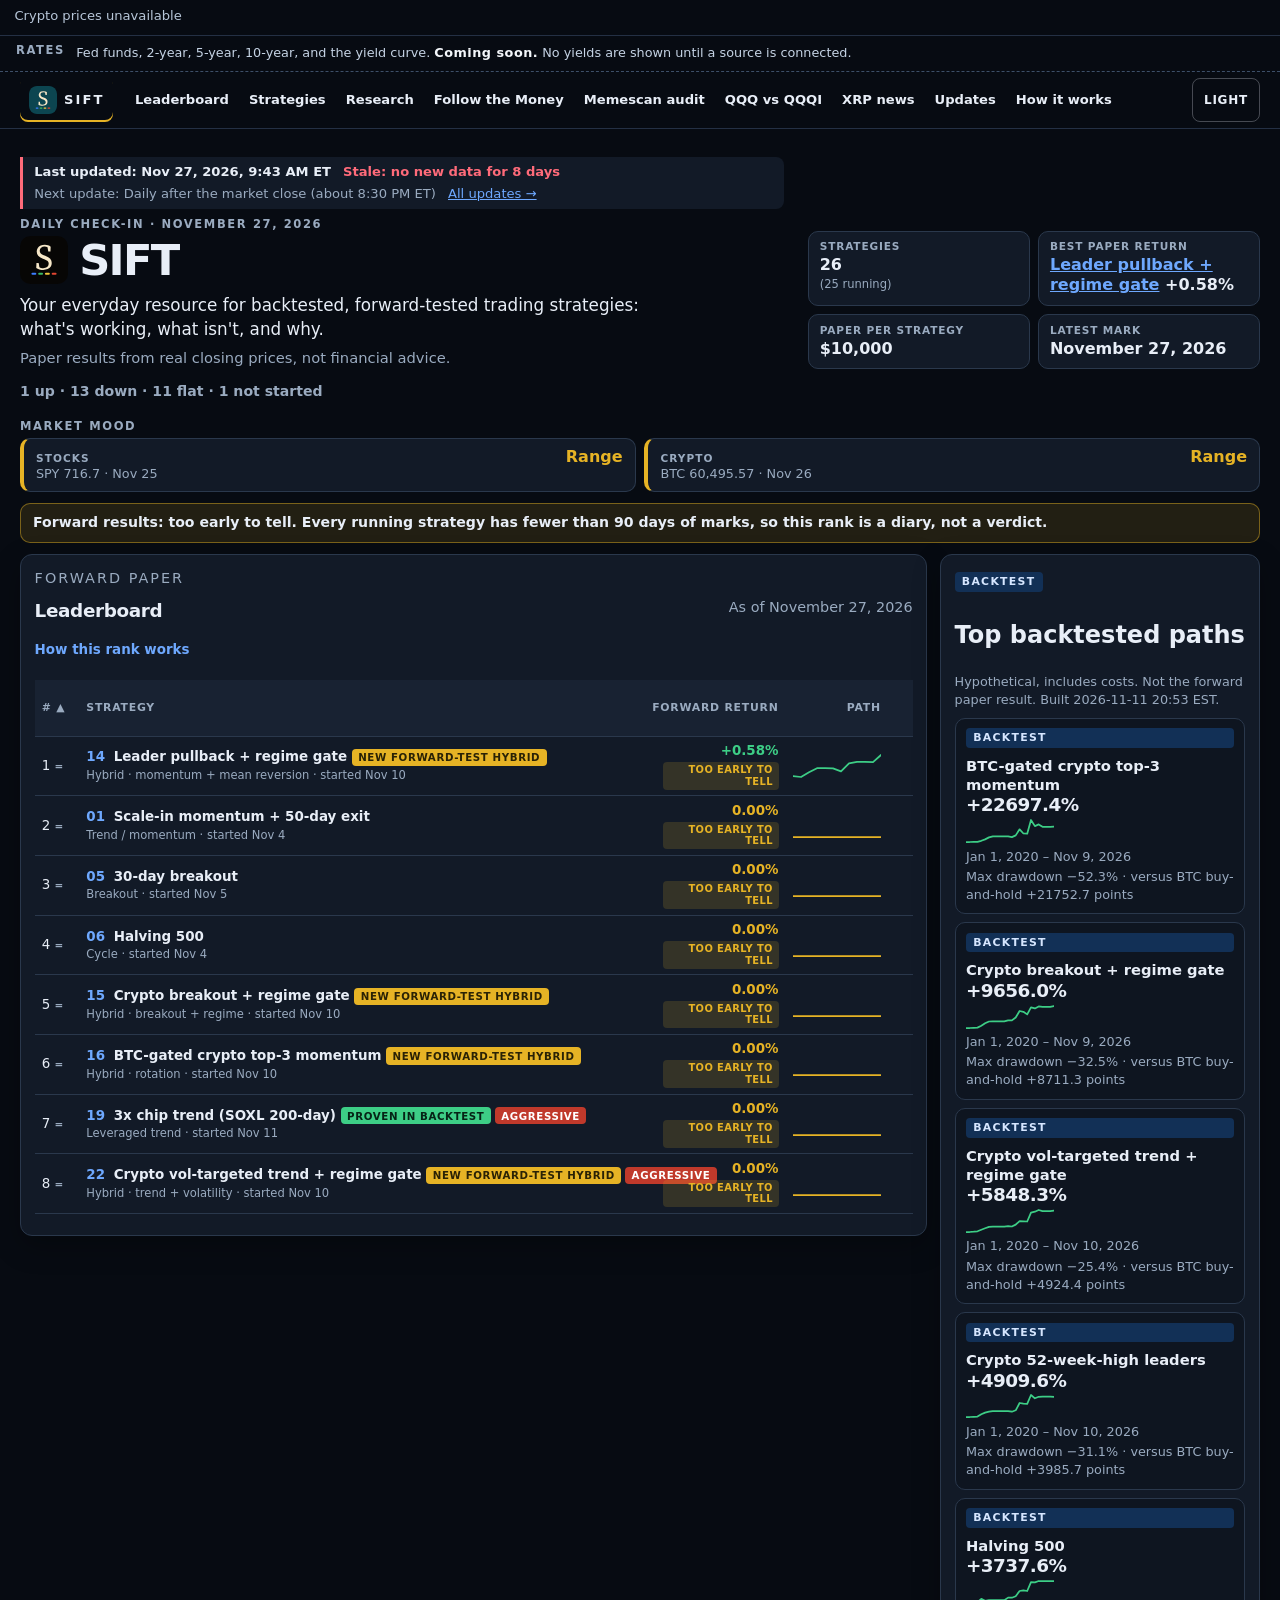
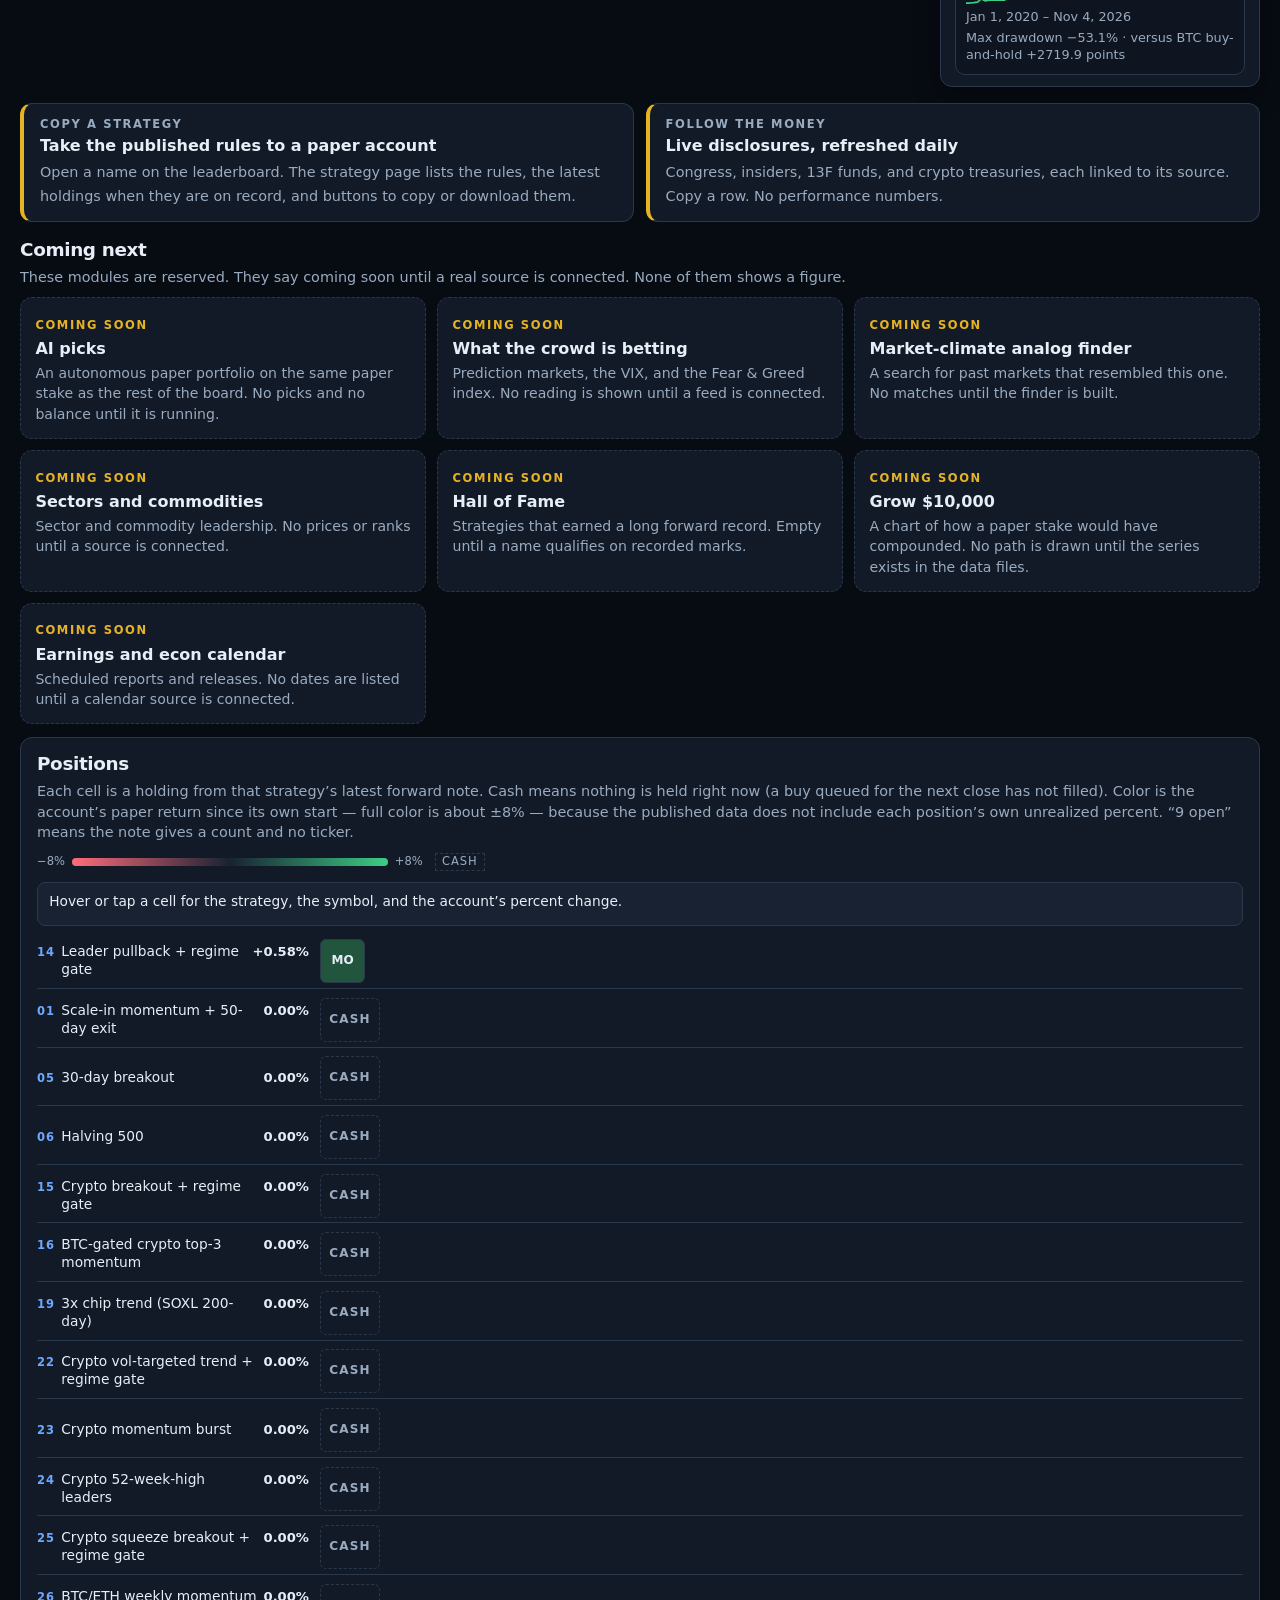
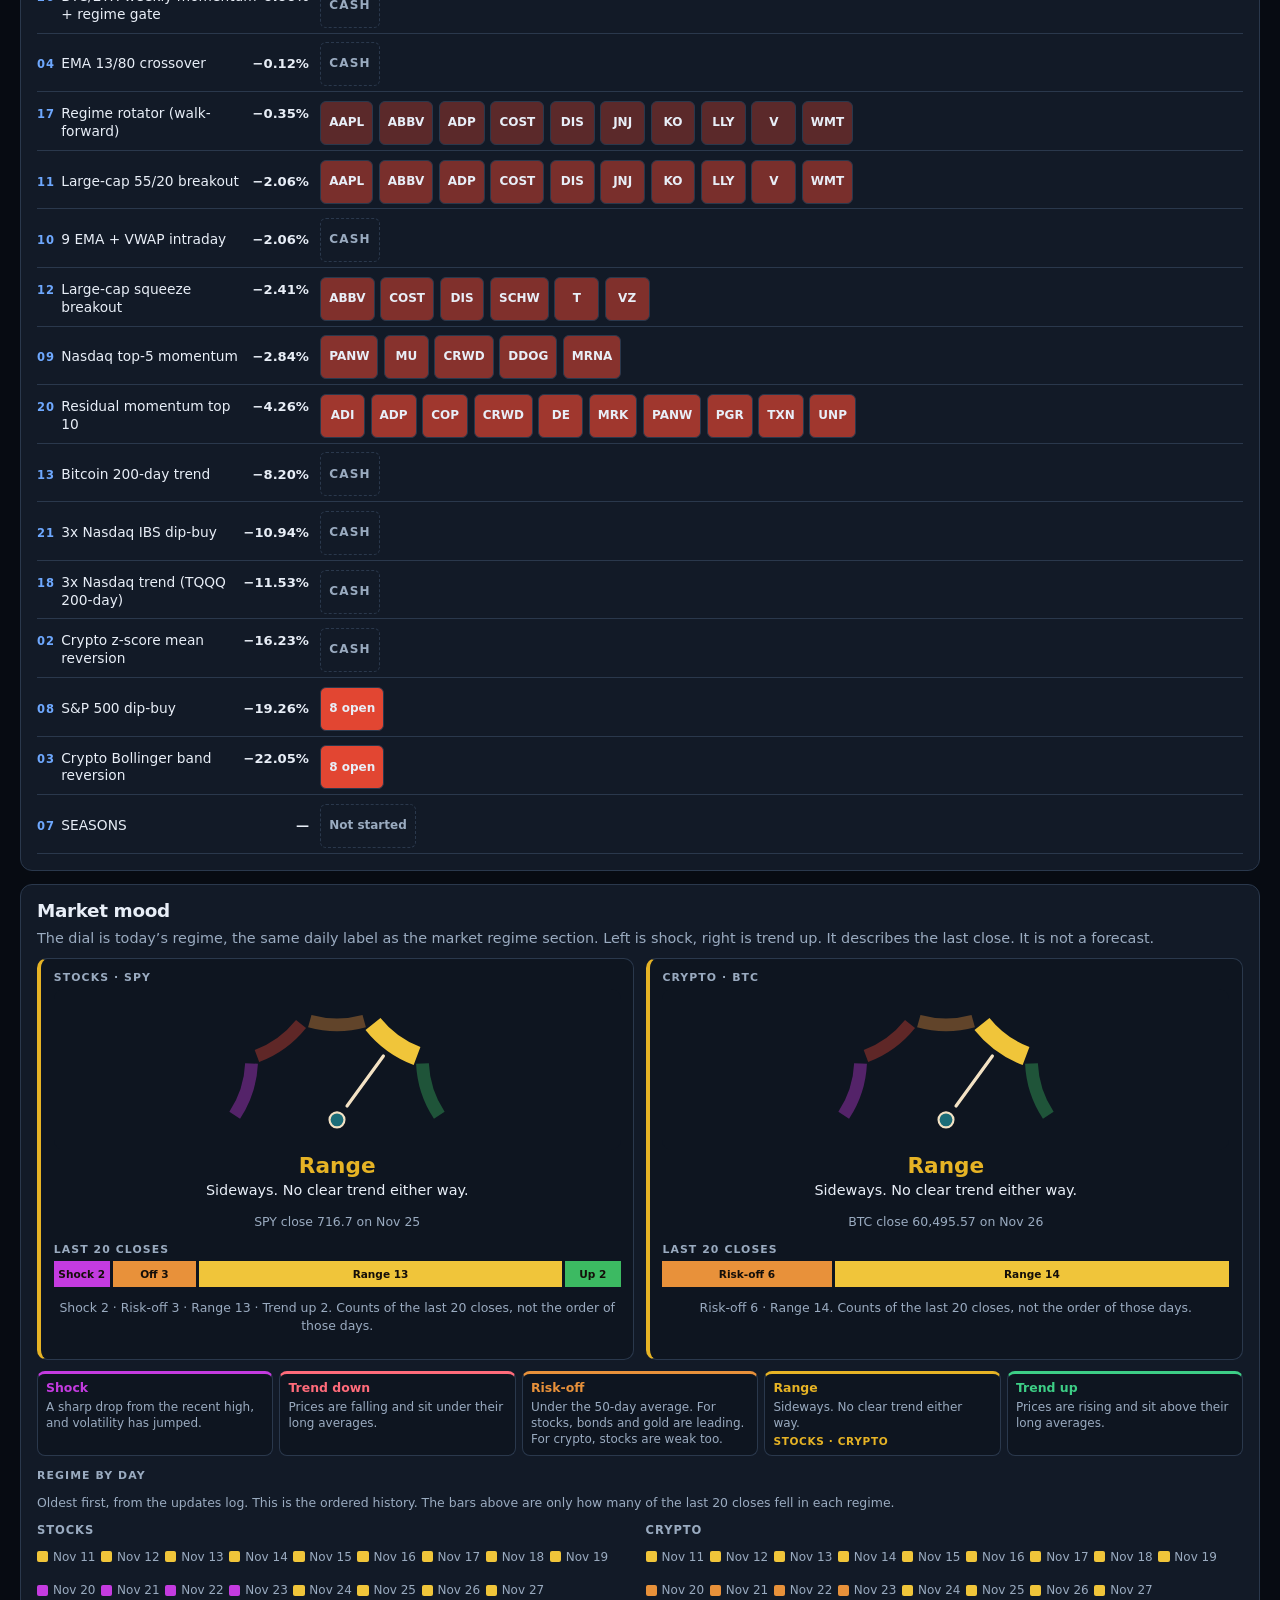
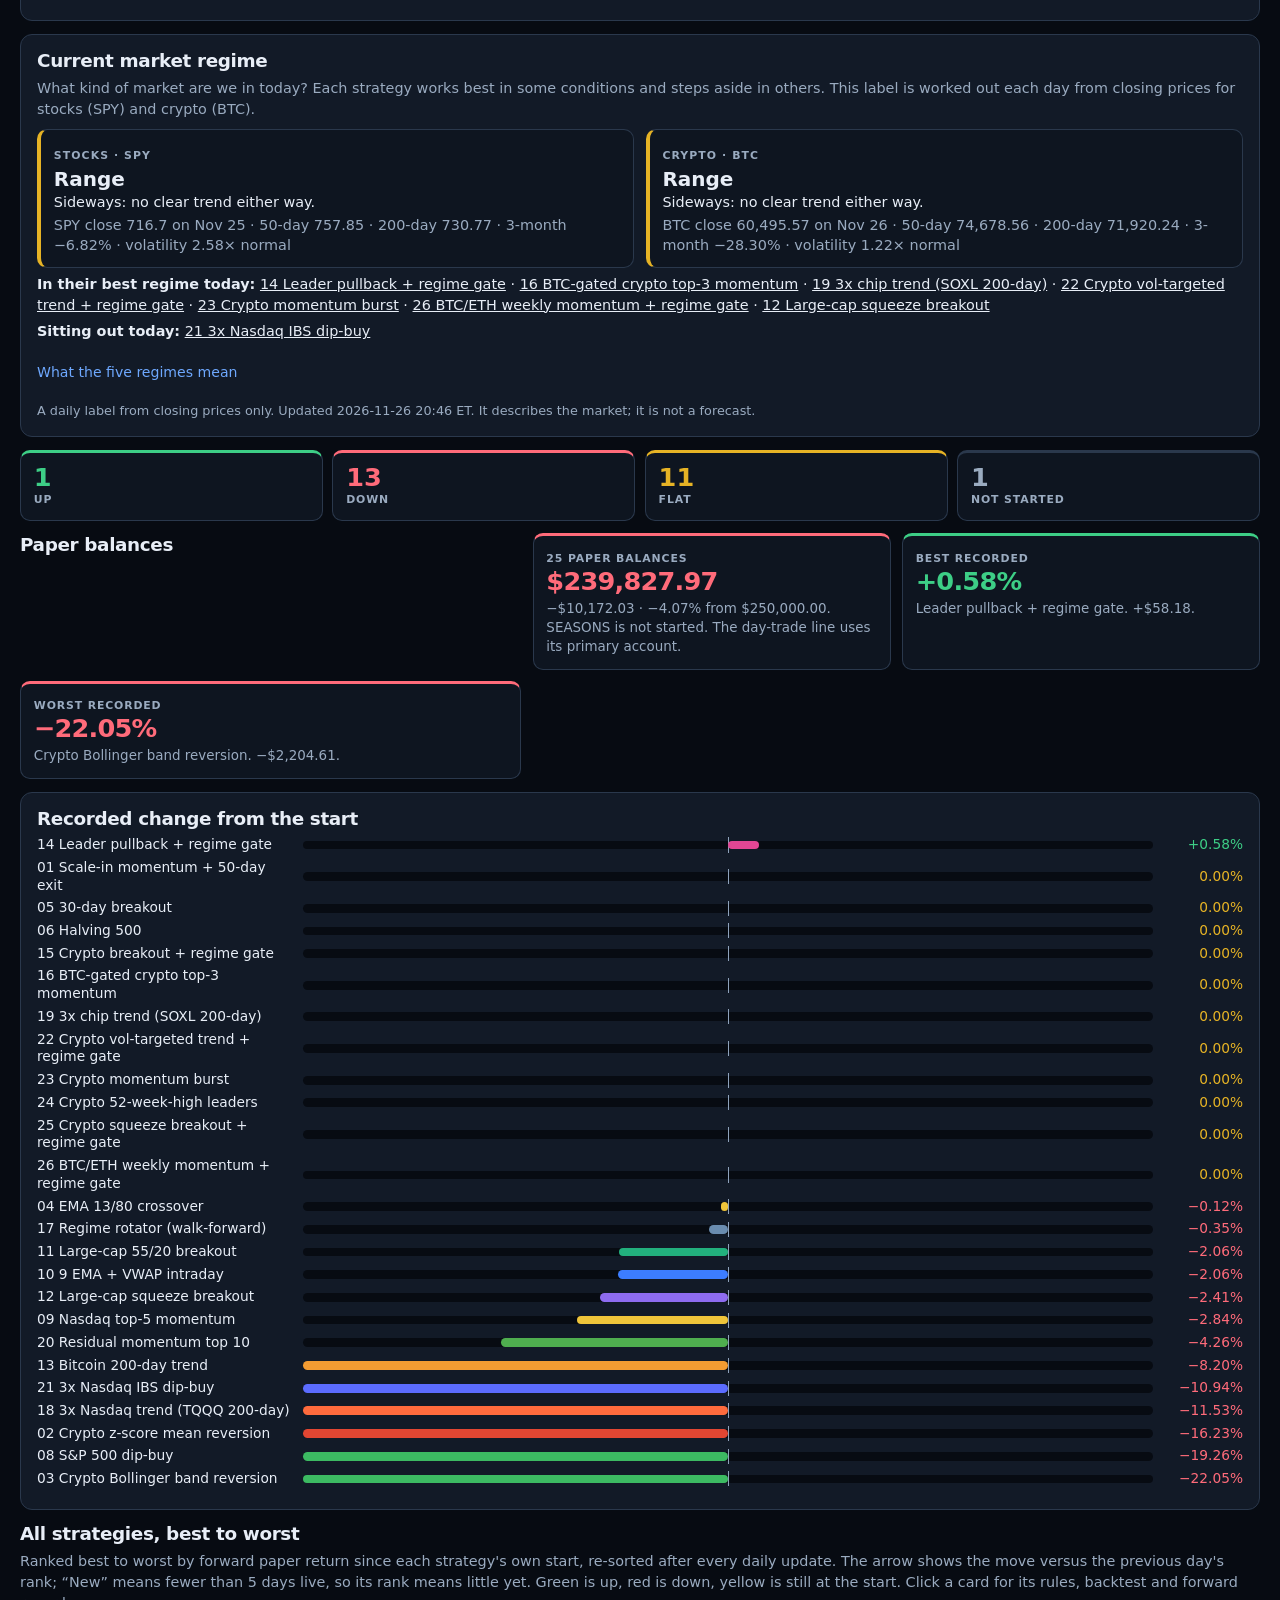
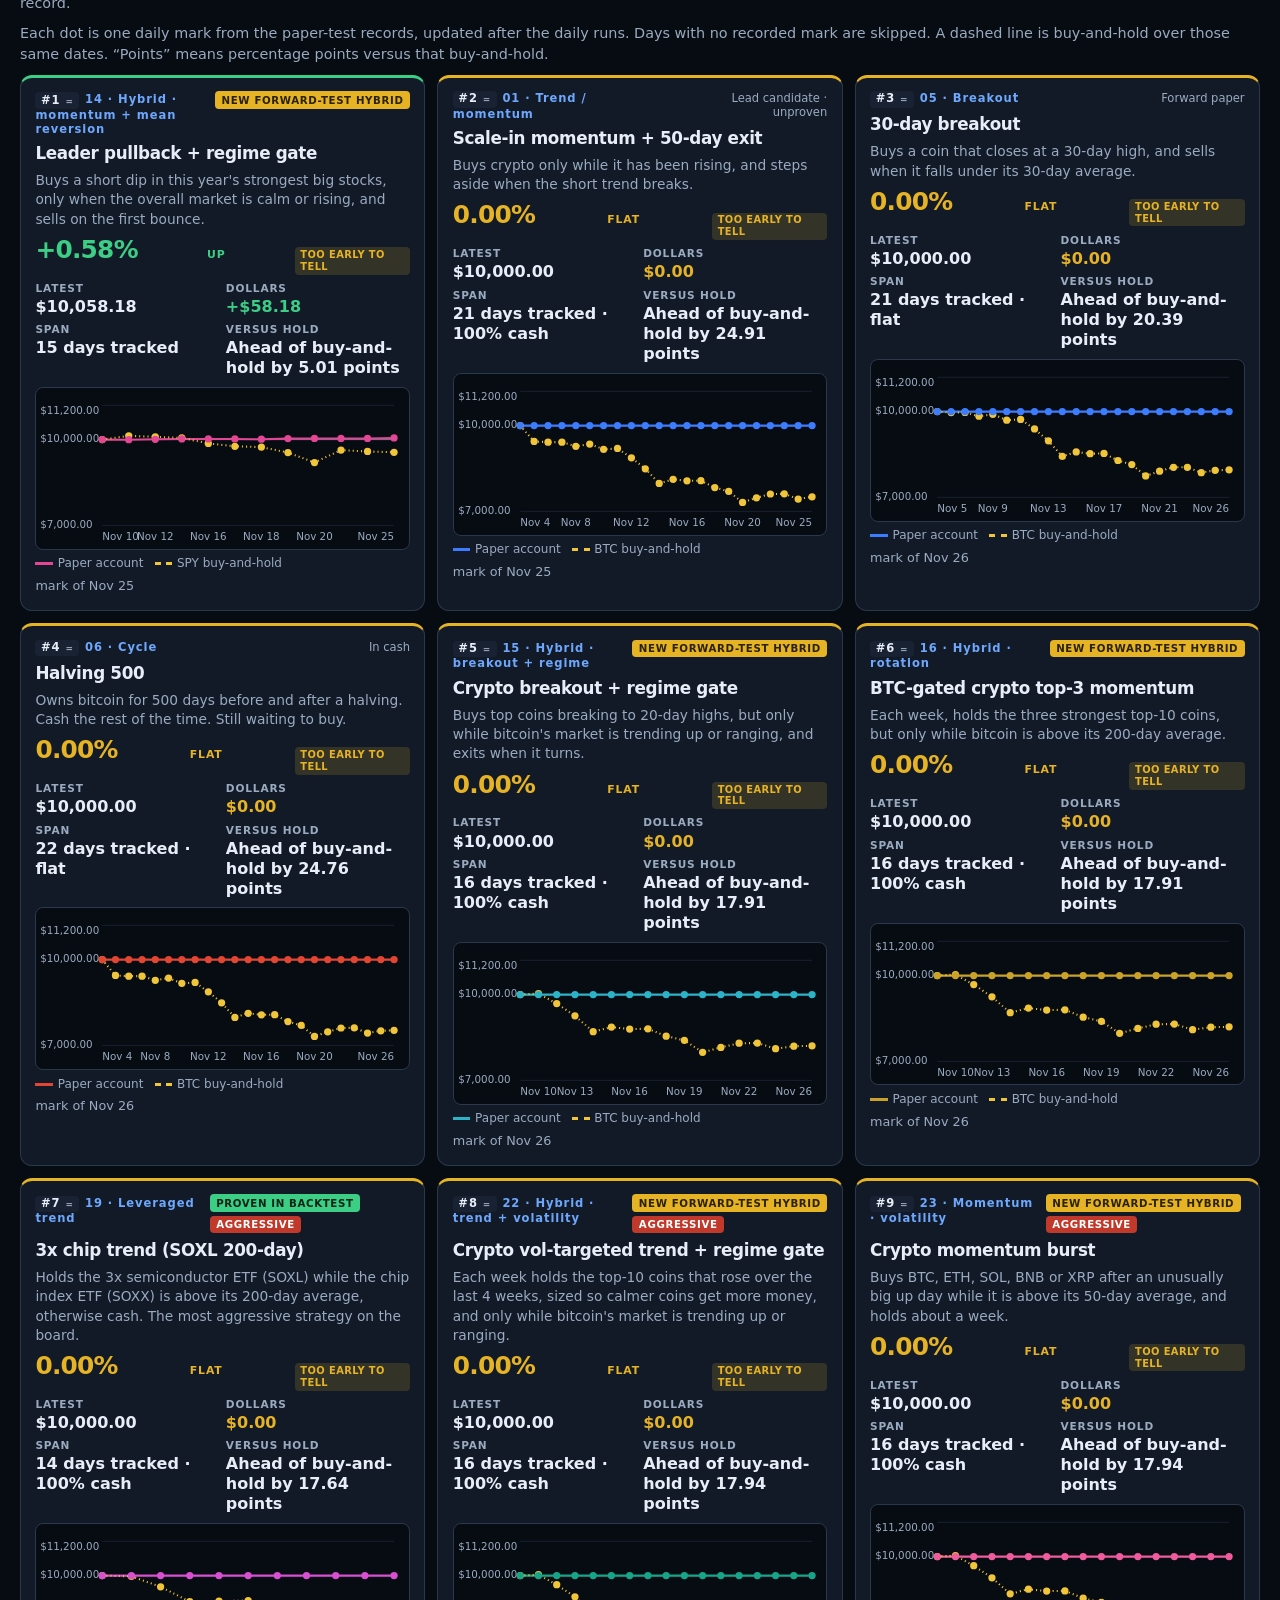
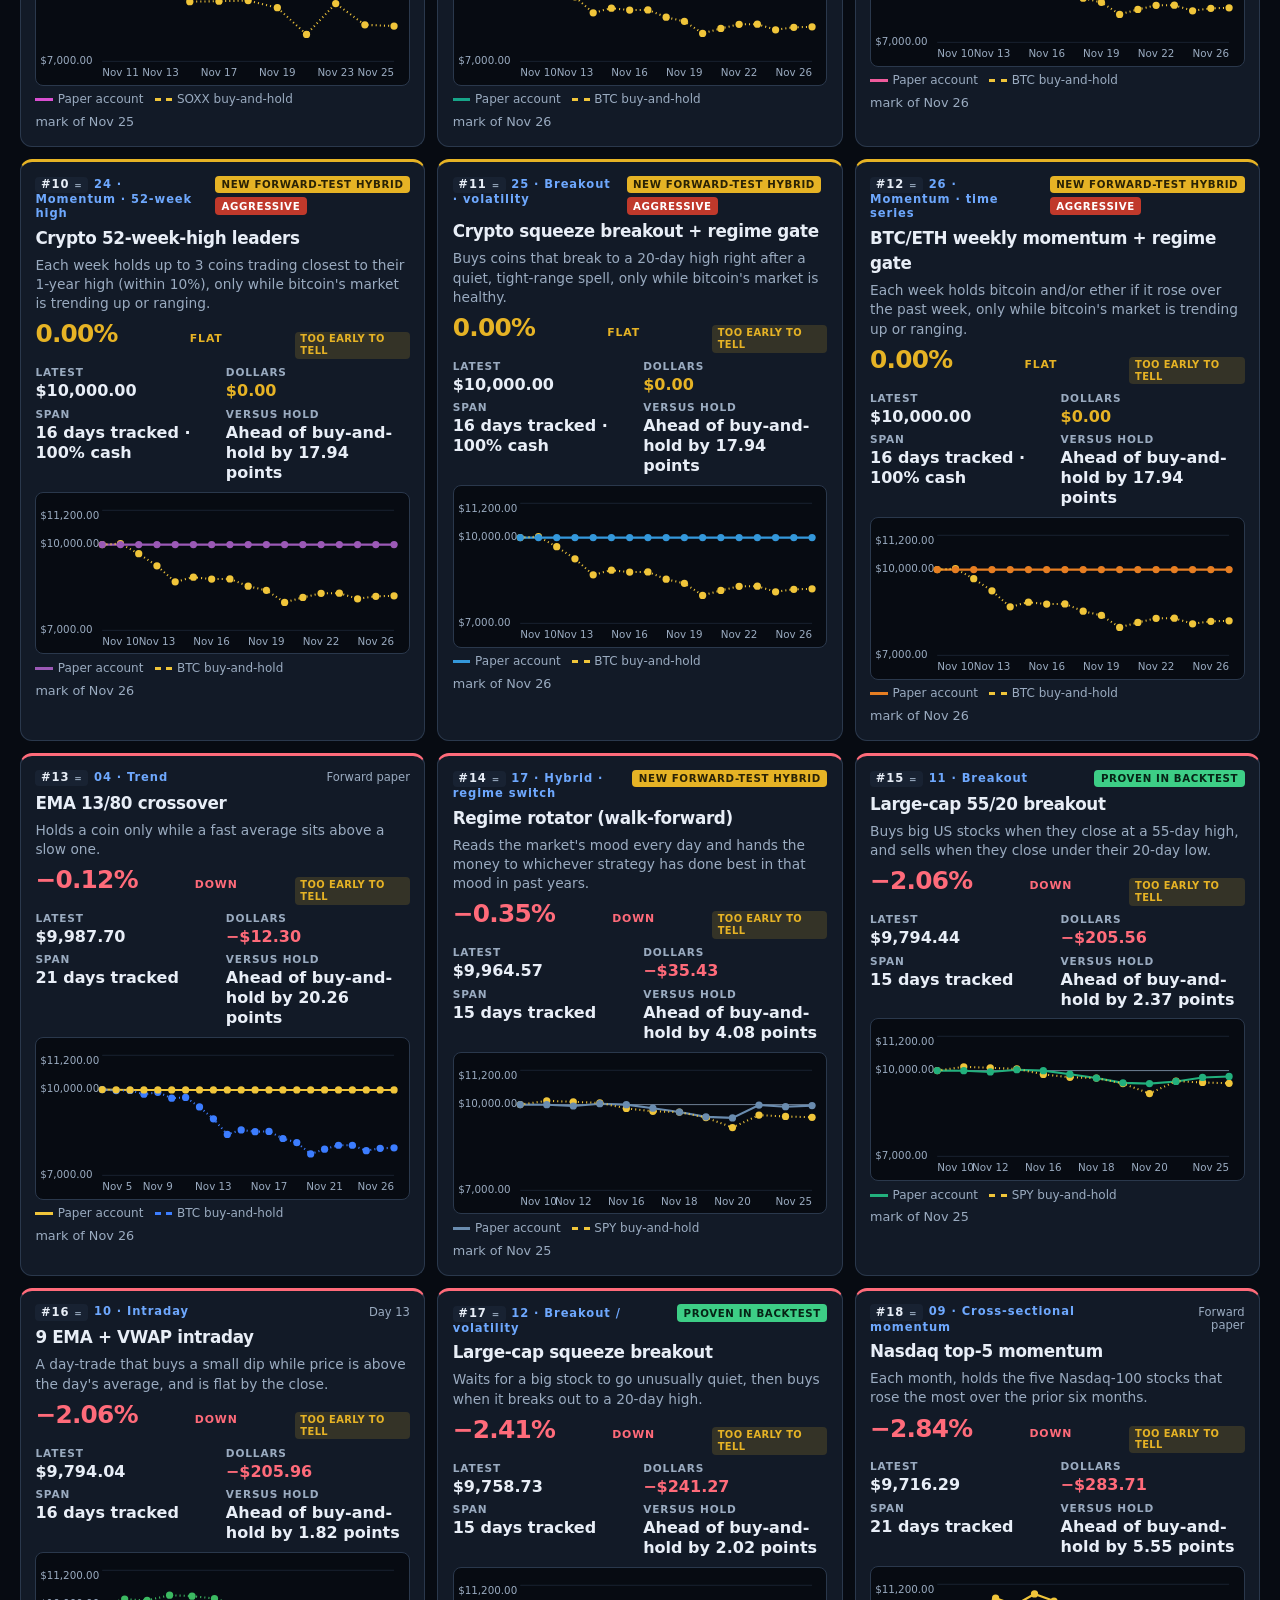
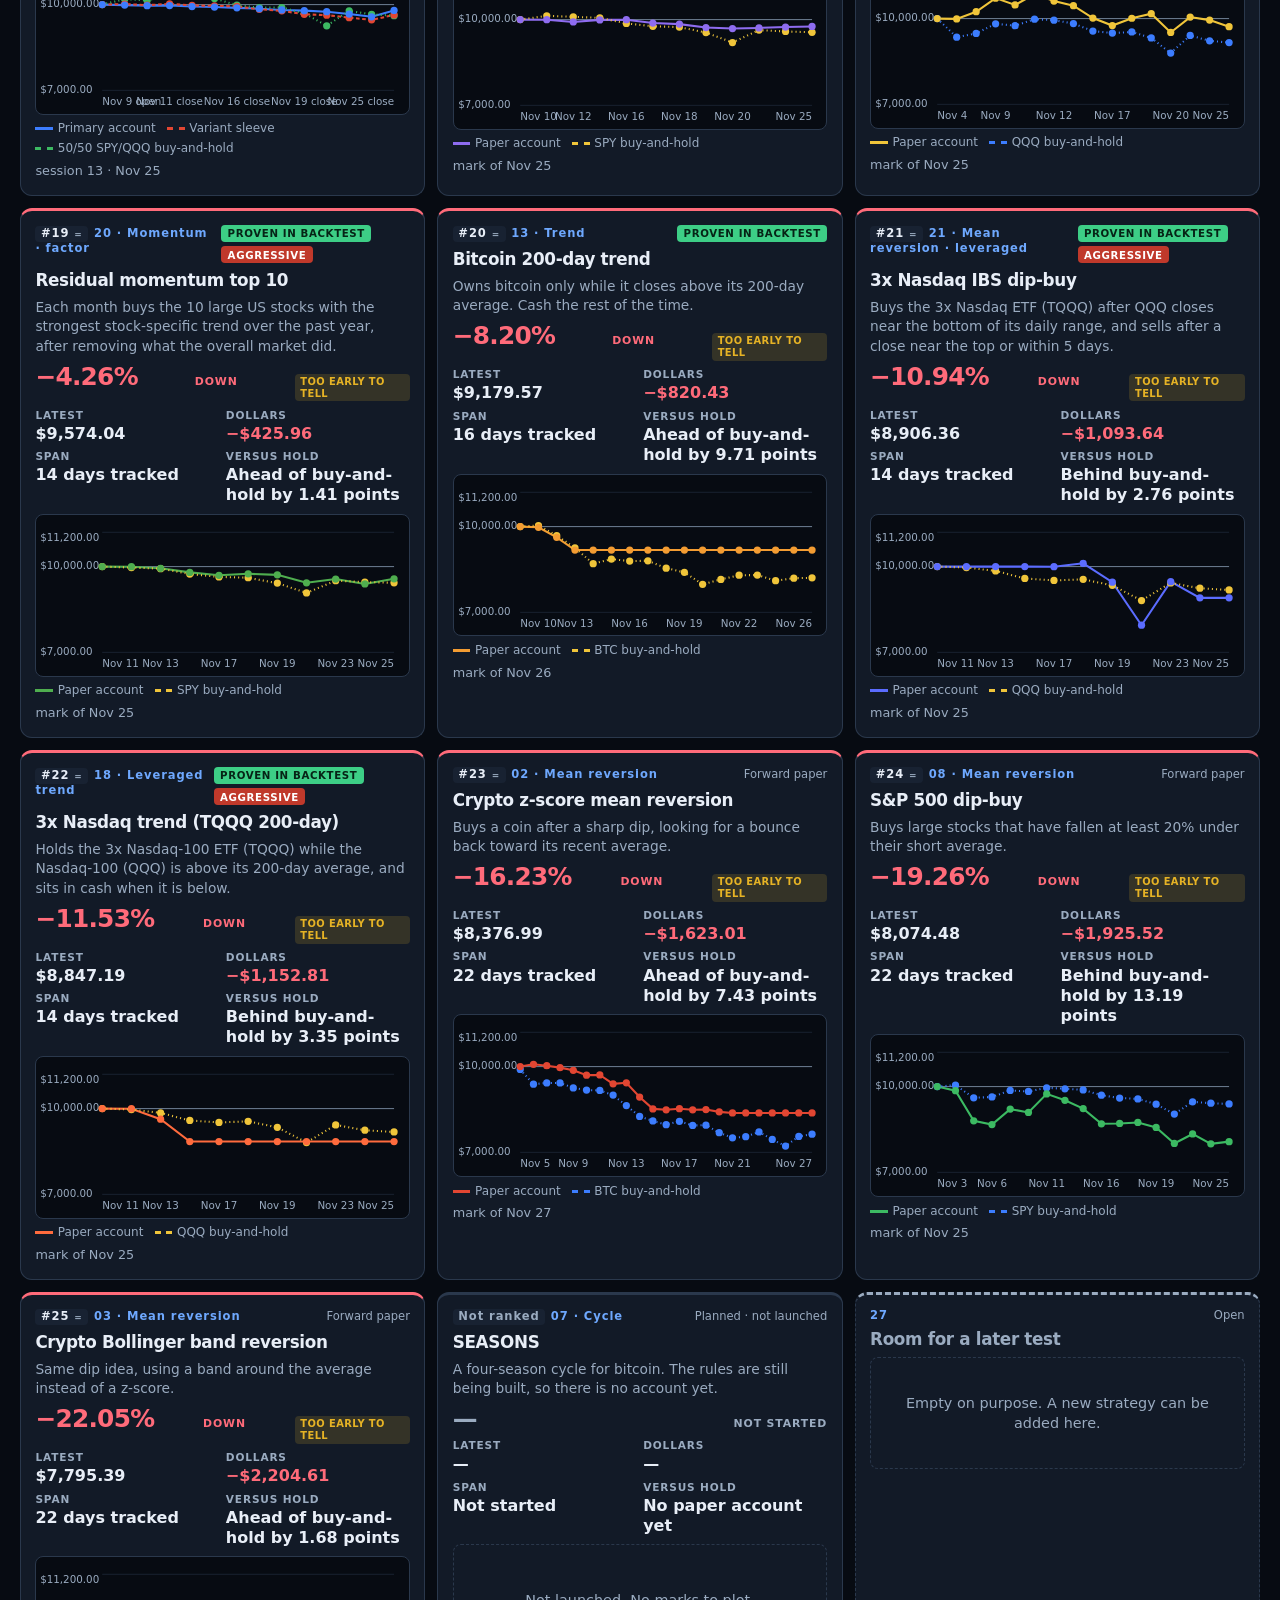
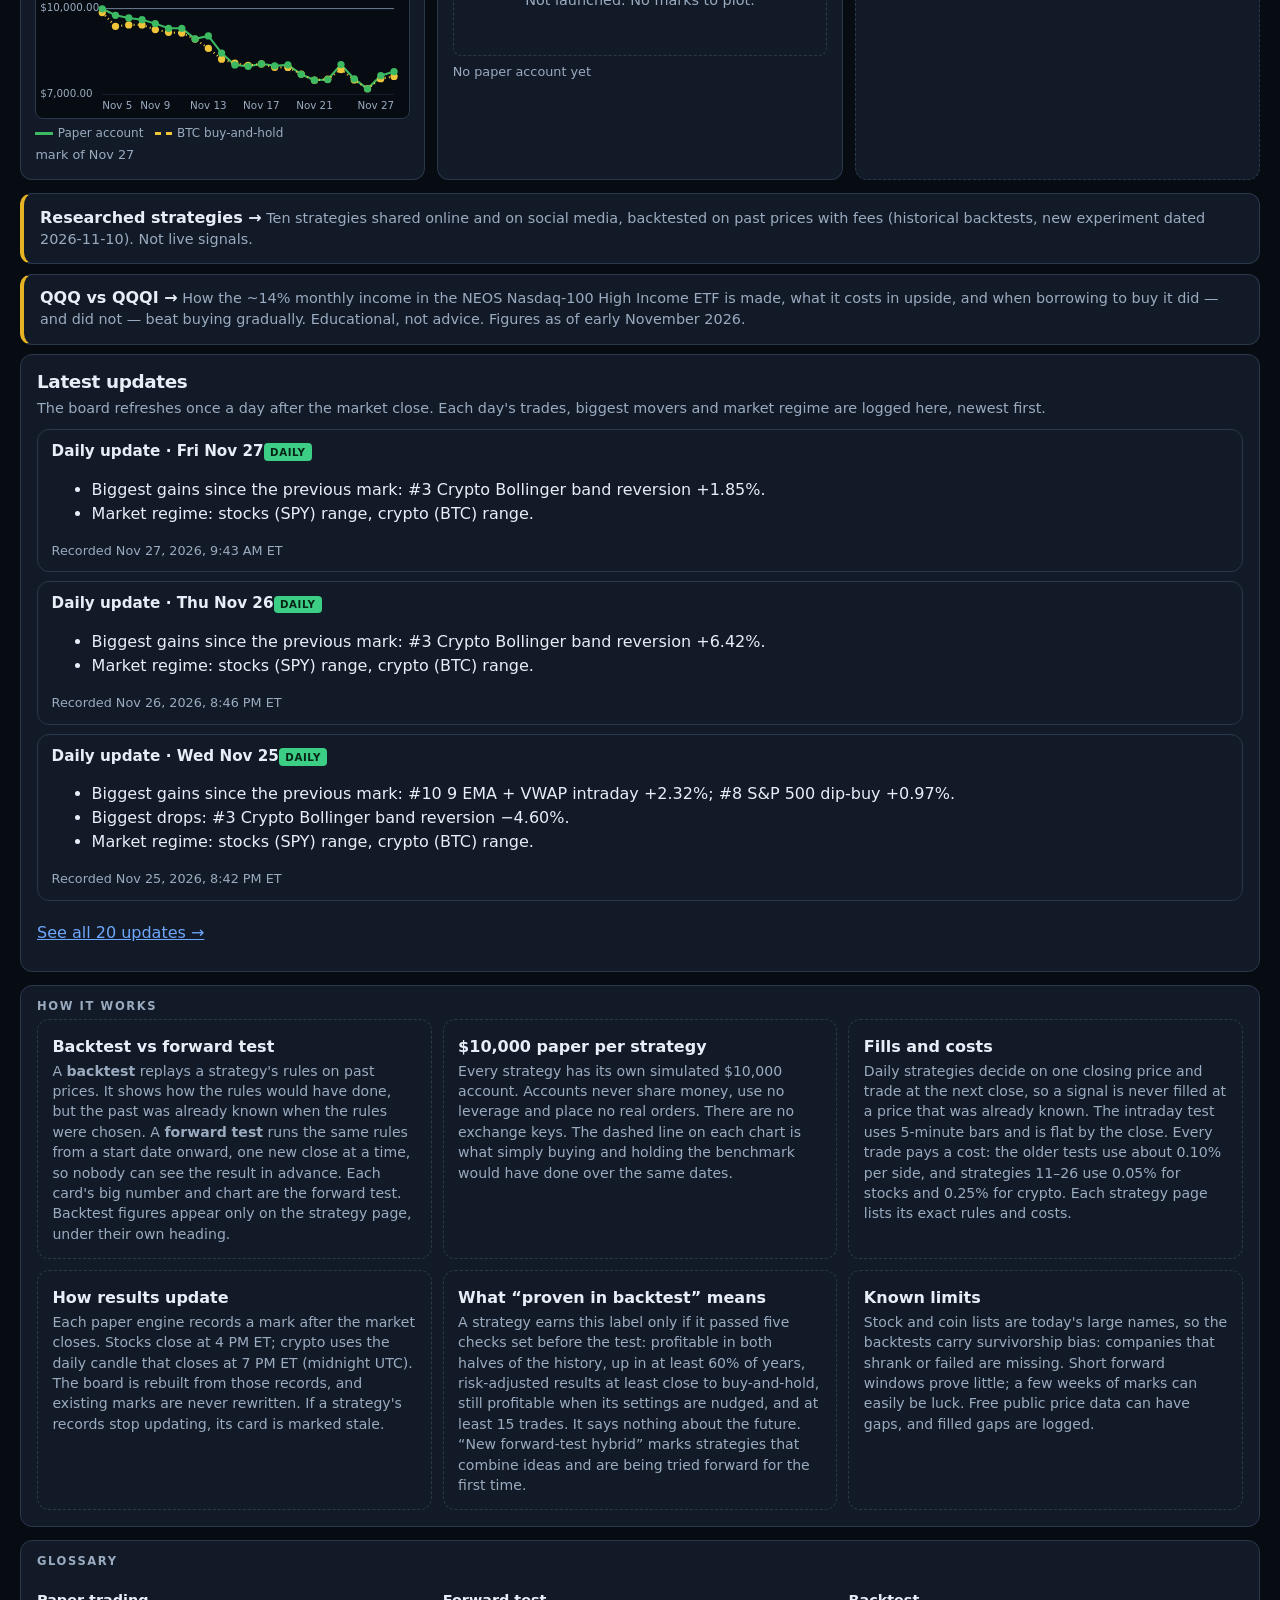
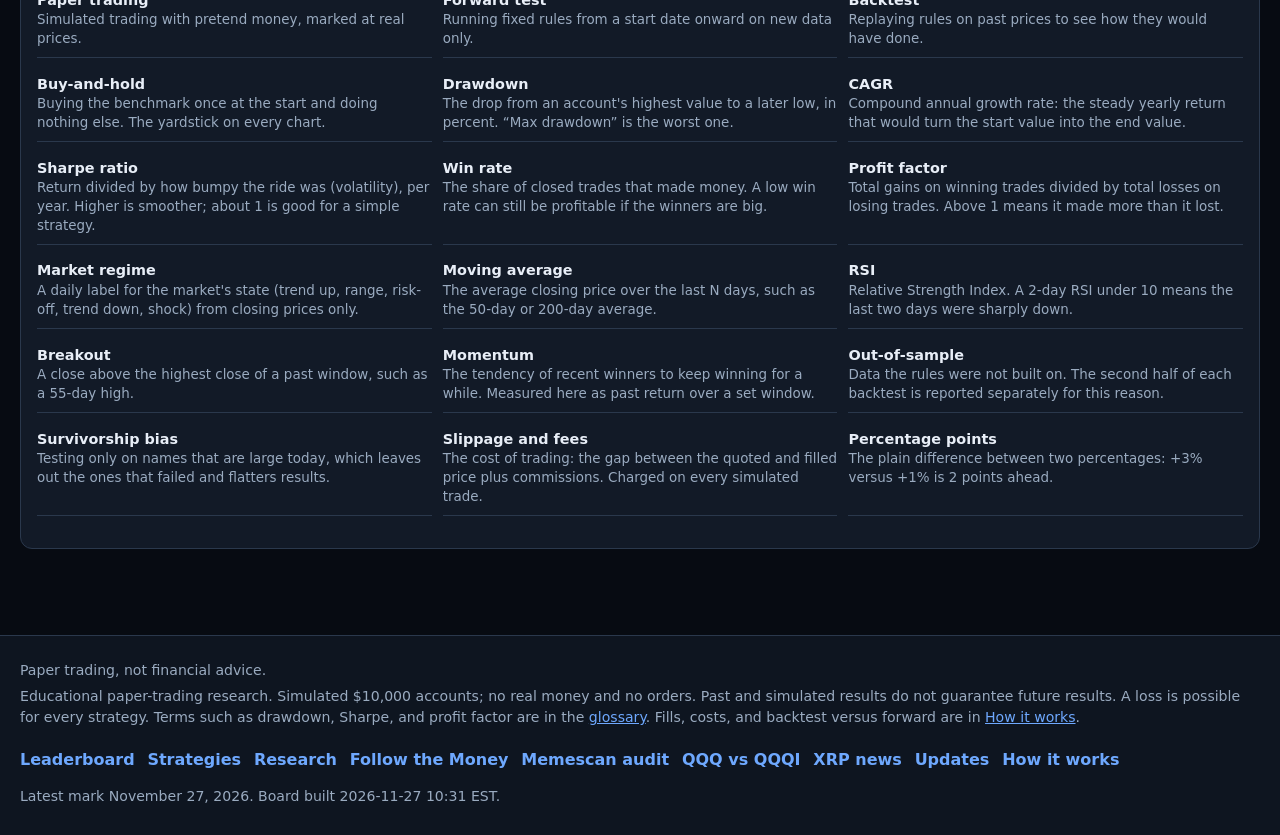
==== index.html @ c4123ca2 "Paper results update 2026-11-27 10:31 EST" ====
<!DOCTYPE html>
<html lang="en" data-theme="dark">
<head>
  <meta charset="utf-8">
  <script>(function(){try{var t=localStorage.getItem("sift.theme");if(t==="light"||t==="dark")document.documentElement.setAttribute("data-theme",t);}catch(e){}})();</script>
  <meta name="viewport" content="width=device-width, initial-scale=1">
  <meta http-equiv="Cache-Control" content="no-store">
  <title>SIFT</title>
  <meta name="description" content="Your everyday resource for backtested, forward-tested trading strategies: what's working, what isn't, and why. Paper results from real closing prices, not financial advice.">
  <meta name="theme-color" content="#0a1018">
  <meta name="application-name" content="SIFT">
  <meta name="apple-mobile-web-app-title" content="SIFT">
  <link rel="icon" href="favicon.svg" type="image/svg+xml">
  <link rel="icon" href="favicon-32.png" type="image/png" sizes="32x32">
  <link rel="icon" href="favicon-16.png" type="image/png" sizes="16x16">
  <link rel="shortcut icon" href="favicon.ico">
  <link rel="apple-touch-icon" href="apple-touch-icon.png" sizes="180x180">
  <link rel="manifest" href="site.webmanifest">
  <link rel="canonical" href="https://butlerwake-alt.github.io/sift/">
  <meta property="og:type" content="website">
  <meta property="og:site_name" content="SIFT">
  <meta property="og:title" content="SIFT">
  <meta property="og:description" content="Your everyday resource for backtested, forward-tested trading strategies: what's working, what isn't, and why. Paper results from real closing prices, not financial advice.">
  <meta property="og:image" content="https://butlerwake-alt.github.io/sift/og-image.png">
  <meta property="og:image:width" content="1200">
  <meta property="og:image:height" content="630">
  <meta property="og:image:alt" content="SIFT — Educational paper-trading research board">
  <meta property="og:url" content="https://butlerwake-alt.github.io/sift/">
  <meta name="twitter:card" content="summary_large_image">
  <meta name="twitter:title" content="SIFT">
  <meta name="twitter:description" content="Your everyday resource for backtested, forward-tested trading strategies: what's working, what isn't, and why. Paper results from real closing prices, not financial advice.">
  <meta name="twitter:image" content="https://butlerwake-alt.github.io/sift/og-image.png">
  <link rel="stylesheet" href="styles.css?v=202611271031">
</head>
<body id="top">
  <a class="skip-link" href="#main">Skip to content</a>
  <div class="top-stack">
    <div id="crypto-ticker" class="crypto-ticker" role="region" aria-label="Live crypto prices">
      <p class="ticker-fallback">Loading coin prices…</p>
    </div>
    <div class="rates-slot" id="rates" role="note">
      <span class="slot-kicker">Rates</span>
      <p>Fed funds, 2-year, 5-year, 10-year, and the yield curve. <b>Coming soon.</b> No yields are shown until a source is connected.</p>
    </div>
    <header class="mast">
      <nav class="site-nav" aria-label="Primary">
        <div class="nav-bar">
          <a class="nav-brand" href="index.html" aria-current="page"><img src="favicon.svg" width="28" height="28" alt=""><span>SIFT</span></a>
          <div class="nav-panel" id="site-menu">
            <a href="#leaderboard">Leaderboard</a>
            <a href="#board">Strategies</a>
            <a href="research.html">Research</a>
            <a href="follow_money.html">Follow the Money</a>
            <a href="memescan.html">Memescan audit</a>
            <a href="qqqi.html">QQQ vs QQQI</a>
            <a href="news.html">XRP news</a>
            <a href="updates.html">Updates</a>
            <a href="#method">How it works</a>
            <a href="videos.html" data-videos-nav hidden>Videos</a>
          </div>
          <button type="button" class="nav-toggle" aria-expanded="false" aria-controls="site-menu"><span class="nav-toggle-bars" aria-hidden="true"></span>Menu</button>
        </div>
      </nav>
    </header>
  </div>
  <main id="main" class="wrap">
    <section class="hero">
      <div class="hero-copy">
        <p class="updated-stamp" id="updated-stamp"><b id="stamp-when">Last updated: Nov 27, 2026, 9:43 AM ET</b><span class="stamp-next">Next update: daily after the market close (about 8:30 PM ET)</span><a href="updates.html">All updates →</a></p>
        <p class="eyebrow" id="hero-kicker">Daily check-in · November 11, 2026</p>
        <div class="brand-lockup">
          <img class="brand-mark" src="brand-mark.svg" width="48" height="48" alt="">
          <h1>SIFT</h1>
        </div>
        <p class="lede">Your everyday resource for backtested, forward-tested trading strategies: what's working, what isn't, and why.</p>
        <p class="hero-note">Paper results from real closing prices, not financial advice.</p>
      </div>
      <dl class="hero-facts" id="hero-facts"></dl>
      <p class="score-line" id="score-line"></p>
    </section>

    <section class="desk" id="leaderboard" aria-labelledby="lb-title">
      <div class="mood-compact" id="mood" aria-label="Market mood">
        <div id="mood-compact"></div>
      </div>
      <p class="early-banner" id="early-banner"></p>
      <div class="desk-grid">
        <div class="desk-main">
          <div id="leaderboard-mount"></div>
        </div>
        <aside class="desk-side" id="backtests" aria-labelledby="bt-side-title">
          <div id="backtest-board-mount"><p class="meta">Loading backtests…</p></div>
        </aside>
      </div>
    </section>

    <div class="callout-row">
      <a class="home-callout" href="#leaderboard">
        <p class="kicker">Copy a strategy</p>
        <strong>Take the published rules to a paper account</strong>
        <span>Open a name on the leaderboard. The strategy page lists the rules, the latest holdings when they are on record, and buttons to copy or download them.</span>
      </a>
      <a class="home-callout" href="follow_money.html">
        <p class="kicker">Follow the Money</p>
        <strong>Live disclosures, refreshed daily</strong>
        <span>Congress, insiders, 13F funds, and crypto treasuries, each linked to its source. Copy a row. No performance numbers.</span>
      </a>
    </div>

    <section class="fold" id="coming" data-fold-group="home">
      <h2 class="fold-heading"><button type="button" class="fold-toggle" aria-expanded="false" aria-controls="coming-panel"><span class="fold-name">Coming next</span><span class="fold-sum">Slots only. No numbers.</span><span class="fold-chevron" aria-hidden="true"></span></button></h2>
      <div class="fold-body" id="coming-panel"><div class="fold-inner">
        <div class="section-head">
          <h2>Coming next</h2>
          <p>These modules are reserved. They say coming soon until a real source is connected. None of them shows a figure.</p>
        </div>
        <div class="soon-grid">
          <article class="soon-card" id="ai-picks">
            <span class="slot-kicker">Coming soon</span>
            <strong>AI picks</strong>
            <p>An autonomous paper portfolio on the same paper stake as the rest of the board. No picks and no balance until it is running.</p>
          </article>
          <article class="soon-card" id="crowd">
            <span class="slot-kicker">Coming soon</span>
            <strong>What the crowd is betting</strong>
            <p>Prediction markets, the VIX, and the Fear &amp; Greed index. No reading is shown until a feed is connected.</p>
          </article>
          <article class="soon-card" id="analogs">
            <span class="slot-kicker">Coming soon</span>
            <strong>Market-climate analog finder</strong>
            <p>A search for past markets that resembled this one. No matches until the finder is built.</p>
          </article>
          <article class="soon-card" id="sectors">
            <span class="slot-kicker">Coming soon</span>
            <strong>Sectors and commodities</strong>
            <p>Sector and commodity leadership. No prices or ranks until a source is connected.</p>
          </article>
          <article class="soon-card" id="hall">
            <span class="slot-kicker">Coming soon</span>
            <strong>Hall of Fame</strong>
            <p>Strategies that earned a long forward record. Empty until a name qualifies on recorded marks.</p>
          </article>
          <article class="soon-card" id="grow">
            <span class="slot-kicker">Coming soon</span>
            <strong>Grow $10,000</strong>
            <p>A chart of how a paper stake would have compounded. No path is drawn until the series exists in the data files.</p>
          </article>
          <article class="soon-card" id="calendar">
            <span class="slot-kicker">Coming soon</span>
            <strong>Earnings and econ calendar</strong>
            <p>Scheduled reports and releases. No dates are listed until a calendar source is connected.</p>
          </article>
        </div>
      </div></div>
    </section>

    <section class="fold videos-gate" id="videos" data-fold-group="home" hidden>
      <h2 class="fold-heading"><button type="button" class="fold-toggle" aria-expanded="false" aria-controls="videos-panel"><span class="fold-name">Videos</span><span class="fold-sum">Latest from the channel</span><span class="fold-chevron" aria-hidden="true"></span></button></h2>
      <div class="fold-body" id="videos-panel"><div class="fold-inner"><div id="videos-root"></div></div></div>
    </section>

    <section class="fold" id="positions" data-fold-group="home">
      <h2 class="fold-heading"><button type="button" class="fold-toggle" aria-expanded="false" aria-controls="positions-panel"><span class="fold-name">Positions</span><span class="fold-sum" id="positions-sum">Holdings heat map</span><span class="fold-chevron" aria-hidden="true"></span></button></h2>
      <div class="fold-body" id="positions-panel"><div class="fold-inner"><section class="panel positions" id="positions-mount"></section></div></div>
    </section>
    <section class="fold" id="mood-detail" data-fold-group="home">
      <h2 class="fold-heading"><button type="button" class="fold-toggle" aria-expanded="false" aria-controls="mood-panel"><span class="fold-name">Market mood</span><span class="fold-sum" id="mood-sum">Today's regime</span><span class="fold-chevron" aria-hidden="true"></span></button></h2>
      <div class="fold-body" id="mood-panel"><div class="fold-inner"><section class="panel mood" id="mood-mount"></section></div></div>
    </section>
    <section class="fold" id="regime" data-fold-group="home">
      <h2 class="fold-heading"><button type="button" class="fold-toggle" aria-expanded="false" aria-controls="regime-panel"><span class="fold-name">Market regime</span><span class="fold-sum" id="regime-sum">Stocks and crypto</span><span class="fold-chevron" aria-hidden="true"></span></button></h2>
      <div class="fold-body" id="regime-panel"><div class="fold-inner"><section class="regime" id="regime-mount"></section></div></div>
    </section>
    <section class="fold" id="balances" data-fold-group="home">
      <h2 class="fold-heading"><button type="button" class="fold-toggle" aria-expanded="false" aria-controls="balances-panel"><span class="fold-name">Paper balances</span><span class="fold-sum" id="book-sum">Combined paper accounts</span><span class="fold-chevron" aria-hidden="true"></span></button></h2>
      <div class="fold-body" id="balances-panel"><div class="fold-inner">
        <div class="tally" id="tally"></div>
        <div class="book" id="book-mount"></div>
      </div></div>
    </section>
    <section class="fold" id="ladder" data-fold-group="home">
      <h2 class="fold-heading"><button type="button" class="fold-toggle" aria-expanded="false" aria-controls="ladder-panel"><span class="fold-name">Change from the start</span><span class="fold-sum" id="ladder-sum">Best to worst</span><span class="fold-chevron" aria-hidden="true"></span></button></h2>
      <div class="fold-body" id="ladder-panel"><div class="fold-inner"><section class="ladder" id="ladder-mount"></section></div></div>
    </section>
    <section class="fold" id="board" data-fold-group="home">
      <h2 class="fold-heading"><button type="button" class="fold-toggle" aria-expanded="false" aria-controls="board-panel"><span class="fold-name">All strategies</span><span class="fold-sum" id="board-sum">Rank, name, and paper return</span><span class="fold-chevron" aria-hidden="true"></span></button></h2>
      <div class="fold-body" id="board-panel"><div class="fold-inner">
        <div class="section-head" id="board-head">
          <h2>All strategies, best to worst</h2>
          <p>Ranked best to worst by forward paper return since each strategy's own start, re-sorted after every daily update. The arrow shows the move versus the previous day's rank; “New” means fewer than 5 days live, so its rank means little yet. Green is up, red is down, yellow is still at the start. Click a card for its rules, backtest and forward record.</p>
        </div>
        <p class="scale-note">Each dot is one daily mark from the paper-test records, updated after the daily runs. Days with no recorded mark are skipped. A dashed line is buy-and-hold over those same dates. “Points” means percentage points versus that buy-and-hold.</p>
        <div class="grid" id="board-mount"></div>
      </div></div>
    </section>
    <a class="research-link" href="research.html"><b>Researched strategies →</b> Ten strategies shared online and on social media, backtested on past prices with fees (historical backtests, new experiment dated 2026-11-10). Not live signals.</a>
    <a class="research-link" href="qqqi.html"><b>QQQ vs QQQI →</b> How the ~14% monthly income in the NEOS Nasdaq-100 High Income ETF is made, what it costs in upside, and when borrowing to buy it did — and did not — beat buying gradually. Educational, not advice. Figures as of early November 2026.</a>
    <section class="fold" id="updates" data-fold-group="home">
      <h2 class="fold-heading"><button type="button" class="fold-toggle" aria-expanded="false" aria-controls="updates-panel"><span class="fold-name">Updates</span><span class="fold-sum" id="updates-sum">Daily log</span><span class="fold-chevron" aria-hidden="true"></span></button></h2>
      <div class="fold-body" id="updates-panel"><div class="fold-inner"><section class="panel updates" id="updates-mount"></section></div></div>
    </section>
    <section class="fold" id="method" data-fold-group="home">
      <h2 class="fold-heading"><button type="button" class="fold-toggle" aria-expanded="false" aria-controls="method-panel"><span class="fold-name">How it works</span><span class="fold-sum">Backtest versus forward, costs, and limits</span><span class="fold-chevron" aria-hidden="true"></span></button></h2>
      <div class="fold-body" id="method-panel"><div class="fold-inner">
        <section class="panel method">
          <h2 class="kicker">How it works</h2>
          <div class="method-grid">
            <article>
              <h3>Backtest vs forward test</h3>
              <p>A <b>backtest</b> replays a strategy's rules on past prices. It shows how the rules would have done, but the past was already known when the rules were chosen. A <b>forward test</b> runs the same rules from a start date onward, one new close at a time, so nobody can see the result in advance. Each card's big number and chart are the forward test. Backtest figures appear only on the strategy page, under their own heading.</p>
            </article>
            <article>
              <h3>$10,000 paper per strategy</h3>
              <p>Every strategy has its own simulated $10,000 account. Accounts never share money, use no leverage and place no real orders. There are no exchange keys. The dashed line on each chart is what simply buying and holding the benchmark would have done over the same dates.</p>
            </article>
            <article>
              <h3>Fills and costs</h3>
              <p>Daily strategies decide on one closing price and trade at the next close, so a signal is never filled at a price that was already known. The intraday test uses 5-minute bars and is flat by the close. Every trade pays a cost: the older tests use about 0.10% per side, and strategies 11–26 use 0.05% for stocks and 0.25% for crypto. Each strategy page lists its exact rules and costs.</p>
            </article>
            <article>
              <h3>How results update</h3>
              <p>Each paper engine records a mark after the market closes. Stocks close at 4 PM ET; crypto uses the daily candle that closes at 7 PM ET (midnight UTC). The board is rebuilt from those records, and existing marks are never rewritten. If a strategy's records stop updating, its card is marked stale.</p>
            </article>
            <article>
              <h3>What “proven in backtest” means</h3>
              <p>A strategy earns this label only if it passed five checks set before the test: profitable in both halves of the history, up in at least 60% of years, risk-adjusted results at least close to buy-and-hold, still profitable when its settings are nudged, and at least 15 trades. It says nothing about the future. “New forward-test hybrid” marks strategies that combine ideas and are being tried forward for the first time.</p>
            </article>
            <article>
              <h3>Known limits</h3>
              <p>Stock and coin lists are today's large names, so the backtests carry survivorship bias: companies that shrank or failed are missing. Short forward windows prove little; a few weeks of marks can easily be luck. Free public price data can have gaps, and filled gaps are logged.</p>
            </article>
          </div>
        </section>
      </div></div>
    </section>
    <section class="fold" id="glossary" data-fold-group="home">
      <h2 class="fold-heading"><button type="button" class="fold-toggle" aria-expanded="false" aria-controls="glossary-panel"><span class="fold-name">Glossary</span><span class="fold-sum">Drawdown, Sharpe, regime, and the rest</span><span class="fold-chevron" aria-hidden="true"></span></button></h2>
      <div class="fold-body" id="glossary-panel"><div class="fold-inner">
        <section class="panel glossary">
          <h2 class="kicker">Glossary</h2>
          <dl class="gloss">
            <div><dt>Paper trading</dt><dd>Simulated trading with pretend money, marked at real prices.</dd></div>
            <div><dt>Forward test</dt><dd>Running fixed rules from a start date onward on new data only.</dd></div>
            <div><dt>Backtest</dt><dd>Replaying rules on past prices to see how they would have done.</dd></div>
            <div><dt>Buy-and-hold</dt><dd>Buying the benchmark once at the start and doing nothing else. The yardstick on every chart.</dd></div>
            <div><dt>Drawdown</dt><dd>The drop from an account's highest value to a later low, in percent. “Max drawdown” is the worst one.</dd></div>
            <div><dt>CAGR</dt><dd>Compound annual growth rate: the steady yearly return that would turn the start value into the end value.</dd></div>
            <div><dt>Sharpe ratio</dt><dd>Return divided by how bumpy the ride was (volatility), per year. Higher is smoother; about 1 is good for a simple strategy.</dd></div>
            <div><dt>Win rate</dt><dd>The share of closed trades that made money. A low win rate can still be profitable if the winners are big.</dd></div>
            <div><dt>Profit factor</dt><dd>Total gains on winning trades divided by total losses on losing trades. Above 1 means it made more than it lost.</dd></div>
            <div><dt>Market regime</dt><dd>A daily label for the market's state (trend up, range, risk-off, trend down, shock) from closing prices only.</dd></div>
            <div><dt>Moving average</dt><dd>The average closing price over the last N days, such as the 50-day or 200-day average.</dd></div>
            <div><dt>RSI</dt><dd>Relative Strength Index. A 2-day RSI under 10 means the last two days were sharply down.</dd></div>
            <div><dt>Breakout</dt><dd>A close above the highest close of a past window, such as a 55-day high.</dd></div>
            <div><dt>Momentum</dt><dd>The tendency of recent winners to keep winning for a while. Measured here as past return over a set window.</dd></div>
            <div><dt>Out-of-sample</dt><dd>Data the rules were not built on. The second half of each backtest is reported separately for this reason.</dd></div>
            <div><dt>Survivorship bias</dt><dd>Testing only on names that are large today, which leaves out the ones that failed and flatters results.</dd></div>
            <div><dt>Slippage and fees</dt><dd>The cost of trading: the gap between the quoted and filled price plus commissions. Charged on every simulated trade.</dd></div>
            <div><dt>Percentage points</dt><dd>The plain difference between two percentages: +3% versus +1% is 2 points ahead.</dd></div>
          </dl>
        </section>
      </div></div>
    </section>
  </main>
  <footer class="site-footer">
    <div class="footer-inner">
      <p class="footer-kicker">Paper trading, not financial advice.</p>
      <p>Educational paper-trading research. Simulated $10,000 accounts; no real money and no orders. Past and simulated results do not guarantee future results. A loss is possible for every strategy. Terms such as drawdown, Sharpe, and profit factor are in the <a href="#glossary">glossary</a>. Fills, costs, and backtest versus forward are in <a href="#method">How it works</a>.</p>
      <nav class="footer-nav" aria-label="Footer">
        <a href="#leaderboard">Leaderboard</a>
        <a href="#board">Strategies</a>
        <a href="research.html">Research</a>
        <a href="follow_money.html">Follow the Money</a>
        <a href="memescan.html">Memescan audit</a>
        <a href="qqqi.html">QQQ vs QQQI</a>
        <a href="news.html">XRP news</a>
        <a href="updates.html">Updates</a>
        <a href="#method">How it works</a>
        <a href="videos.html" data-videos-nav hidden>Videos</a>
      </nav>
      <p class="footer-updated" id="footer-updated">Source: daily paper-test records. Latest mark November 11, 2026.</p>
    </div>
  </footer>
  <nav class="tabbar" aria-label="Mobile">
    <a href="index.html" aria-current="page"><span>Home</span></a>
    <a href="index.html#board"><span>Strategies</span></a>
    <a href="follow_money.html" aria-label="Follow the Money"><span>Money</span></a>
    <a href="memescan.html"><span>Memes</span></a>
    <a href="news.html"><span>News</span></a>
    <a href="qqqi.html"><span>QQQI</span></a>
    <a href="updates.html"><span>Updates</span></a>
    <a href="videos.html" data-videos-nav hidden><span>Videos</span></a>
  </nav>
  <a class="to-top" href="#top" aria-label="Back to top">↑</a>
  <script src="site-config.js?v=202611271031"></script>
  <script src="data.js?v=202611271031"></script>
  <script src="app.js?v=202611271031"></script>
  <script>renderBoard();</script>
  <script src="videos.js?v=202611271031"></script>
  <script src="site-chrome.js?v=202611271031"></script>
</body>
</html>
---- styles.css ----
/* SIFT design system. Dark terminal by default, light via [data-theme="light"]. */

:root, html[data-theme="dark"] {
  color-scheme: dark;
  --bg: #070b12;
  --bg-elev: #0e1520;
  --panel: #121a27;
  --panel-2: #182232;
  --line: #2a384c;
  --cream: #e8eef7;
  --muted: #9aabc0;
  --teal: #6ea8fe;
  --blue: #8eb6ff;
  --green: #3dce86;
  --red: #ff6b7a;
  --yellow: #e6b325;
  --black: #070b12;
  --nav: #070b12;
  --nav-ink: #e8eef7;
  --nav-line: #243044;
  --chart-grid: #2a384c;
  --chart-zero: #8ea2bb;
  --shadow: 0 10px 28px rgba(0, 0, 0, 0.28);
  --serif: "Iowan Old Style", Palatino, "Palatino Linotype", Georgia, serif;
  --sans: "Segoe UI", system-ui, sans-serif;
  --mono: ui-monospace, "SFMono-Regular", Menlo, Consolas, monospace;
  --page: 1240px;
  --nav-h: 56px;
  --radius: 12px;
  --up: var(--green);
  --down: var(--red);
  --flat: var(--yellow);
}

html[data-theme="light"] {
  color-scheme: light;
  --bg: #eef2f6;
  --bg-elev: #ffffff;
  --panel: #ffffff;
  --panel-2: #f6f8fb;
  --line: #d5deea;
  --cream: #122033;
  --muted: #52647a;
  --teal: #1d4e9e;
  --blue: #1d4e9e;
  --green: #067647;
  --red: #c0162c;
  --yellow: #8a5a00;
  --black: #eef2f6;
  --nav: #0c1422;
  --nav-ink: #f4f7fb;
  --nav-line: #1e2a3d;
  --chart-grid: #d5deea;
  --chart-zero: #5c6f88;
  --shadow: 0 8px 24px rgba(16, 32, 51, 0.08);
}

* { box-sizing: border-box; }
html, body { margin: 0; padding: 0; }
html { scroll-behavior: smooth; scroll-padding-top: 8.5rem; }
[hidden] { display: none !important; }
body {
  min-height: 100vh;
  color: var(--cream);
  background: var(--bg);
  font: 16px/1.5 var(--sans);
  -webkit-font-smoothing: antialiased;
  text-rendering: optimizeLegibility;
}
a { color: var(--teal); }
button, a.card { font: inherit; color: inherit; }
a:focus-visible, button:focus-visible, summary:focus-visible {
  outline: 2px solid var(--teal);
  outline-offset: 3px;
}
img { max-width: 100%; }

.wrap { width: min(var(--page), calc(100% - 2rem)); margin: 0 auto; padding: 0.6rem 0 3.2rem; }
.page { width: min(820px, calc(100% - 2rem)); margin: 0 auto; padding: 1rem 0 3rem; }

.skip-link {
  position: absolute;
  left: 0.75rem;
  top: -3.5rem;
  z-index: 50;
  padding: 0.55rem 0.8rem;
  background: var(--yellow);
  color: #1a1408;
  font: 700 0.85rem/1 var(--sans);
  text-decoration: none;
  border-radius: 8px;
}
.skip-link:focus { top: 0.5rem; }

/* Tape + nav */
.top-stack {
  position: sticky;
  top: 0;
  z-index: 30;
  background: var(--nav);
  color: var(--nav-ink);
  border-bottom: 1px solid var(--nav-line);
}
.crypto-ticker {
  display: flex;
  align-items: stretch;
  min-height: 36px;
  background: var(--nav);
  color: var(--nav-ink);
  border-bottom: 1px solid var(--nav-line);
}
.ticker-label {
  flex: 0 0 auto;
  display: flex;
  align-items: baseline;
  gap: 0.4rem;
  padding: 0.3rem 0.8rem;
  background: #123056;
  color: #f4f7fb;
  font: 700 0.68rem/1.1 var(--sans);
  letter-spacing: 0.12em;
  text-transform: uppercase;
  white-space: nowrap;
}
.ticker-label span { color: rgba(244, 247, 251, 0.72); letter-spacing: 0.08em; font-weight: 600; }
.ticker-window {
  flex: 1 1 auto;
  overflow: hidden;
  display: flex;
  align-items: center;
  mask-image: linear-gradient(90deg, transparent, #000 0.6rem, #000 calc(100% - 1rem), transparent);
}
.ticker-track { display: flex; width: max-content; }
.ticker-track.is-animated { animation: ticker-marquee 80s linear infinite; }
.crypto-ticker:hover .ticker-track.is-animated { animation-play-state: paused; }
.ticker-group { display: flex; }
.tick {
  display: inline-flex;
  align-items: center;
  gap: 0.4rem;
  min-height: 36px;
  padding: 0 0.85rem;
  border-right: 1px solid var(--nav-line);
  font: 0.8rem/1 var(--sans);
  font-variant-numeric: tabular-nums;
  white-space: nowrap;
  color: var(--nav-ink);
}
.tick b { letter-spacing: 0.04em; }
.tick-px { color: #d5e2f2; }
.tick-chg.tone-up { color: #3dce86; }
.tick-chg.tone-down { color: #ff6b7a; }
.tick-chg.tone-flat { color: #e6b325; }
.spark { display: block; flex: 0 0 auto; }
.spark.tone-up { color: #3dce86; }
.spark.tone-down { color: #ff6b7a; }
.spark.tone-flat { color: #e6b325; }
.ticker-fallback { margin: 0; padding: 0.45rem 0.9rem; font: 0.82rem/1.3 var(--sans); color: #b7c6d8; }
@keyframes ticker-marquee {
  from { transform: translateX(0); }
  to { transform: translateX(-50%); }
}

.rates-slot {
  display: flex;
  align-items: center;
  gap: 0.7rem;
  min-height: 36px;
  padding: 0.25rem 1rem;
  border-bottom: 1px dashed #3d4f68;
  color: #c5d3e4;
  font: 0.8rem/1.3 var(--sans);
}
.rates-slot p { margin: 0; }
.rates-slot b { color: #f4f7fb; letter-spacing: 0.04em; }

.mast {
  position: sticky;
  top: 0;
  z-index: 30;
  background: var(--nav);
  color: var(--nav-ink);
  border-bottom: 1px solid var(--nav-line);
}
.top-stack .mast { position: static; background: transparent; border: 0; z-index: auto; }
.site-nav { background: transparent; border: 0; }
.nav-bar, .footer-inner, .sky-copy {
  width: min(var(--page), calc(100% - 2rem));
  margin: 0 auto;
}
.nav-bar {
  display: flex;
  align-items: center;
  gap: 0.35rem 0.8rem;
  min-height: var(--nav-h);
}
.nav-brand {
  display: inline-flex;
  align-items: center;
  gap: 0.45rem;
  min-height: 44px;
  color: var(--nav-ink);
  text-decoration: none;
  font: 750 0.92rem/1 var(--sans);
  letter-spacing: 0.16em;
}
.nav-brand img { width: 28px; height: 28px; border-radius: 8px; }
.nav-brand[aria-current="page"] { box-shadow: inset 0 -2px 0 var(--yellow); }
.nav-panel {
  display: flex;
  flex: 1 1 auto;
  flex-wrap: wrap;
  gap: 0.1rem 0.15rem;
  align-items: center;
}
.nav-panel a, .site-nav a {
  display: inline-flex;
  align-items: center;
  min-height: 44px;
  padding: 0.2rem 0.55rem;
  color: var(--nav-ink);
  text-decoration: none;
  border-radius: 8px;
  border-bottom: 0;
  font: 600 0.82rem/1.2 var(--sans);
}
.nav-brand { padding: 0 0.15rem; }
.nav-panel a:hover { background: rgba(255, 255, 255, 0.06); }
.nav-panel a[aria-current="page"], .tabbar a[aria-current="page"] {
  color: #f6d56a;
  background: rgba(230, 179, 37, 0.12);
}
.nav-toggle, .theme-toggle {
  display: inline-flex;
  align-items: center;
  justify-content: center;
  gap: 0.4rem;
  min-height: 44px;
  min-width: 44px;
  padding: 0.35rem 0.7rem;
  border: 1px solid rgba(232, 238, 247, 0.28);
  border-radius: 8px;
  background: transparent;
  color: var(--nav-ink);
  font: 700 0.75rem/1 var(--sans);
  letter-spacing: 0.06em;
  text-transform: uppercase;
  cursor: pointer;
}
.nav-toggle { display: none; }
.theme-toggle { margin-left: auto; }
.nav-toggle-bars, .nav-toggle-bars::before, .nav-toggle-bars::after {
  display: block;
  width: 1rem;
  height: 2px;
  background: currentColor;
  position: relative;
}
.nav-toggle-bars::before, .nav-toggle-bars::after { content: ""; position: absolute; left: 0; }
.nav-toggle-bars::before { top: -6px; }
.nav-toggle-bars::after { top: 6px; }

/* Hero */
.hero {
  display: grid;
  grid-template-columns: minmax(0, 1.35fr) minmax(280px, 0.8fr);
  gap: 0.8rem 1.5rem;
  align-items: end;
  padding: 1.15rem 0 0.35rem;
}
.eyebrow, .desk-label, .slot-kicker, .kicker {
  margin: 0 0 0.3rem;
  font: 700 0.72rem/1.2 var(--sans);
  letter-spacing: 0.14em;
  text-transform: uppercase;
  color: var(--muted);
}
.brand-lockup {
  display: flex;
  align-items: center;
  gap: 0.7rem;
  margin: 0;
  font-size: clamp(2rem, 4vw, 2.7rem);
  line-height: 0.95;
}
.brand-mark { width: 48px; height: 48px; }
h1 { margin: 0; font-size: clamp(1.8rem, 3vw, 2.5rem); font-weight: 650; letter-spacing: -0.04em; color: var(--cream); }
.brand-lockup h1 { font-size: 1em; }
.lede { margin: 0.55rem 0 0; max-width: 40rem; font-size: 1.05rem; line-height: 1.45; color: var(--cream); }
.hero-note { margin: 0.35rem 0 0; max-width: 40rem; color: var(--muted); font-size: 0.92rem; }
.one-line { margin: 0.45rem 0 0; max-width: 40rem; font: 600 1.05rem/1.35 var(--sans); }
.updated-stamp {
  display: flex;
  flex-wrap: wrap;
  gap: 0.25rem 0.75rem;
  align-items: baseline;
  margin: 0 0 0.55rem;
  padding: 0.35rem 0.7rem;
  border-left: 3px solid var(--teal);
  background: var(--panel);
  border-radius: 0 8px 8px 0;
  font: 0.82rem/1.4 var(--sans);
  color: var(--muted);
}
.updated-stamp b { color: var(--cream); font-weight: 650; }
.updated-stamp a { color: var(--teal); }
.updated-stamp.stale { border-left-color: var(--red); }
.stamp-stale { color: var(--red); font-weight: 700; }
.hero-facts {
  display: grid;
  grid-template-columns: 1fr 1fr;
  gap: 0.5rem;
  margin: 0;
}
.hero-facts div, .facts div {
  min-width: 0;
  padding: 0.55rem 0.7rem 0.6rem;
  background: var(--panel);
  border: 1px solid var(--line);
  border-radius: 10px;
}
.hero-facts dt, .facts dt {
  font: 700 0.66rem/1.2 var(--sans);
  letter-spacing: 0.08em;
  text-transform: uppercase;
  color: var(--muted);
}
.hero-facts dd, .facts dd {
  margin: 0.15rem 0 0;
  font: 650 1rem/1.25 var(--sans);
  font-variant-numeric: tabular-nums;
  color: var(--cream);
}
.hero-facts a { color: var(--teal); }
.hero-facts small, .facts small, .bt-facts small {
  display: block;
  margin-top: 0.1rem;
  font: 0.72rem/1.3 var(--sans);
  font-weight: 500;
  letter-spacing: 0;
  text-transform: none;
  color: var(--muted);
}
.score-line { grid-column: 1 / -1; margin: 0; font: 600 0.88rem/1.3 var(--sans); color: var(--muted); }

/* Desk: leaderboard + mood + backtests */
.desk { margin: 0.85rem 0 1rem; }
.mood-compact { margin: 0 0 0.7rem; }
.mood-pills { display: grid; grid-template-columns: 1fr 1fr; gap: 0.55rem; }
.mood-pill {
  display: grid;
  grid-template-columns: auto 1fr;
  grid-template-rows: auto auto;
  column-gap: 0.7rem;
  align-items: baseline;
  min-height: 44px;
  padding: 0.55rem 0.75rem;
  background: var(--panel);
  border: 1px solid var(--line);
  border-left: 4px solid var(--muted);
  border-radius: 10px;
  text-decoration: none;
  color: var(--cream);
}
.mood-pill span { grid-row: 1; font: 700 0.66rem/1.2 var(--sans); letter-spacing: 0.1em; text-transform: uppercase; color: var(--muted); }
.mood-pill strong { grid-row: 1; justify-self: end; font: 700 1rem/1.1 var(--sans); }
.mood-pill em { grid-column: 1 / -1; font: 0.8rem/1.3 var(--sans); font-style: normal; color: var(--muted); }
.mood-pill.reg-trend_up { border-left-color: var(--green); }
.mood-pill.reg-range { border-left-color: var(--yellow); }
.mood-pill.reg-risk_off { border-left-color: #e8913a; }
.mood-pill.reg-trend_down { border-left-color: var(--red); }
.mood-pill.reg-shock { border-left-color: #c43be0; }
.early-banner {
  margin: 0 0 0.7rem;
  padding: 0.55rem 0.75rem;
  border-radius: 10px;
  background: rgba(230, 179, 37, 0.12);
  border: 1px solid rgba(230, 179, 37, 0.45);
  color: var(--cream);
  font: 600 0.88rem/1.4 var(--sans);
}
.early-banner:empty { display: none; }
.desk-grid {
  display: grid;
  grid-template-columns: minmax(0, 1fr) 320px;
  gap: 0.8rem;
  align-items: start;
  min-width: 0;
}
.desk-main, .desk-side, .lb-scroll { min-width: 0; }
.desk-main, .desk-side, .panel, .ladder, .regime, .book article, .signal-card, .update-entry {
  background: var(--panel);
  border: 1px solid var(--line);
  border-radius: var(--radius);
}
.desk-main, .desk-side { padding: 0.85rem 0.85rem 0.7rem; box-shadow: var(--shadow); }
.section-head h2, .ladder h2, .regime > h2, .fold-dup {
  margin: 0 0 0.35rem;
  font: 650 1.15rem/1.25 var(--sans);
  letter-spacing: -0.02em;
  color: var(--cream);
}
.section-head p, .scale-note, .regime-intro { margin: 0 0 0.6rem; color: var(--muted); font: 0.9rem/1.45 var(--sans); }
.lb-head { display: flex; justify-content: space-between; gap: 0.8rem; align-items: end; }
.lb-asof { margin: 0; color: var(--muted); font: 600 0.8rem/1.3 var(--sans); }
.lb-help { margin: 0 0 0.55rem; color: var(--muted); font: 0.84rem/1.45 var(--sans); }
.lb-help summary { min-height: 44px; display: flex; align-items: center; cursor: pointer; color: var(--teal); font-weight: 650; }

.rtable { max-width: 100%; overflow-x: auto; margin: 0.2rem 0; }
.lb-scroll { max-height: min(540px, calc(100vh - 270px)); overflow: auto; }
.lb-scroll thead th { position: sticky; top: 0; z-index: 1; }
.rtable table { width: 100%; border-collapse: collapse; font: 0.84rem/1.3 var(--sans); font-variant-numeric: tabular-nums; }
.rtable th, .rtable td {
  padding: 0.35rem 0.45rem;
  border-bottom: 1px solid var(--line);
  text-align: right;
  white-space: nowrap;
  vertical-align: middle;
}
.rtable th:first-child, .rtable td:first-child, .col-name, .rtable .col-name { text-align: left; }
.rtable thead th {
  background: var(--panel-2);
  color: var(--muted);
  font-weight: 700;
  font-size: 0.68rem;
  letter-spacing: 0.07em;
  text-transform: uppercase;
}
.rtable thead button {
  display: inline-flex;
  align-items: center;
  justify-content: flex-end;
  width: 100%;
  min-height: 44px;
  padding: 0;
  border: 0;
  background: transparent;
  color: inherit;
  font: inherit;
  letter-spacing: inherit;
  text-transform: inherit;
  cursor: pointer;
}
.rtable thead th.col-name button, .rtable thead th:first-child button { justify-content: flex-start; }
.rtable tbody tr:hover { background: var(--panel-2); }
.rtable a { color: var(--cream); text-decoration: none; font-weight: 650; }
.rtable a:hover { color: var(--teal); }
.lb-n { color: var(--teal); font-variant-numeric: tabular-nums; margin-right: 0.25rem; }
.lb-sub { display: block; margin-top: 0.12rem; color: var(--muted); font: 0.72rem/1.3 var(--sans); font-weight: 500; white-space: normal; }
.col-name { white-space: normal; min-width: 12rem; }
.rtable td.tone-up, .tone-up .figure, .tone-up .status, .tally .tone-up strong, .book .tone-up strong { color: var(--green); }
.rtable td.tone-down, .tone-down .figure, .tone-down .status, .tally .tone-down strong, .book .tone-down strong { color: var(--red); }
.rtable td.tone-flat, .tone-flat .figure, .tone-flat .status, .tally .tone-flat strong, .book .tone-flat strong { color: var(--yellow); }
.tone-wait .figure, .tone-wait .status, .tally .tone-wait strong { color: var(--muted); }
.facts .tone-up, .ladder .tone-up, .row-pnl.tone-up { color: var(--green); }
.facts .tone-down, .ladder .tone-down, .row-pnl.tone-down { color: var(--red); }
.facts .tone-flat, .ladder .tone-flat, .row-pnl.tone-flat { color: var(--yellow); }
.ret-num { display: block; font-weight: 750; }
.rtable td.col-ret { white-space: normal; min-width: 5.6rem; }
.early-flag {
  display: inline-block;
  margin-top: 0.15rem;
  padding: 0.12rem 0.35rem;
  border-radius: 4px;
  background: rgba(230, 179, 37, 0.16);
  color: var(--yellow);
  font: 700 0.62rem/1.2 var(--sans);
  letter-spacing: 0.04em;
  text-transform: uppercase;
  white-space: normal;
  max-width: 7.2rem;
}
.path-spark { display: block; }
.path-spark.tone-up { color: var(--green); }
.path-spark.tone-down { color: var(--red); }
.path-spark.tone-flat, .path-spark.tone-wait { color: var(--yellow); }
.spark-empty { color: var(--muted); }
tr.is-stale { opacity: 0.62; }
.rank-col, .rank-badge { white-space: nowrap; }
.rank-move { font-size: 0.78em; font-weight: 750; }
.rm-up { color: var(--green); }
.rm-down { color: var(--red); }
.rm-same, .rm-new { color: var(--muted); }

.bt-side-label { margin: 0; }
.bt-banner {
  display: inline-block;
  margin: 0 0 0.35rem;
  padding: 0.2rem 0.45rem;
  border-radius: 4px;
  background: #123056;
  color: #d6e6ff;
  font: 800 0.68rem/1.2 var(--sans);
  letter-spacing: 0.12em;
}
html[data-theme="light"] .bt-banner { background: #123056; color: #d6e6ff; }
.bt-list { display: grid; gap: 0.5rem; margin-top: 0.55rem; }
.bt-mini {
  display: grid;
  gap: 0.15rem;
  padding: 0.6rem 0.65rem;
  border: 1px solid var(--line);
  border-radius: 10px;
  background: var(--bg-elev);
  text-decoration: none;
  color: var(--cream);
}
.bt-mini:hover { border-color: var(--teal); }
.bt-mini strong { font: 650 0.92rem/1.3 var(--sans); }
.bt-mini .figure { font: 750 1.15rem/1 var(--sans); }
.bt-mini .meta { margin: 0; }
.backtest-banner {
  display: inline-block;
  margin: 0 0 0.45rem;
  padding: 0.28rem 0.5rem;
  border-radius: 4px;
  background: #123056;
  color: #d6e6ff;
  font: 800 0.72rem/1.2 var(--sans);
  letter-spacing: 0.08em;
  text-transform: uppercase;
}

/* Cards, board, balances */
.callout-row { display: grid; grid-template-columns: 1fr 1fr; gap: 0.7rem; margin: 0 0 1rem; }
.home-callout, .research-link {
  display: block;
  padding: 0.85rem 1rem;
  background: var(--panel);
  border: 1px solid var(--line);
  border-left: 4px solid var(--yellow);
  border-radius: var(--radius);
  text-decoration: none;
  color: var(--cream);
}
.home-callout strong, .research-link b { display: block; margin: 0.15rem 0; font: 650 1rem/1.3 var(--sans); color: var(--cream); }
.home-callout span, .research-link { color: var(--muted); font: 0.9rem/1.45 var(--sans); }
.research-link { margin: 0 0 0.6rem; }
.research-link b { display: inline; color: var(--cream); }

.soon { margin: 0 0 1rem; }
.soon-grid, .method-grid, .gloss {
  display: grid;
  grid-template-columns: repeat(3, minmax(0, 1fr));
  gap: 0.7rem;
}
.soon-card, .method-grid article {
  min-height: 100%;
  padding: 0.85rem 0.9rem;
  background: var(--panel);
  border: 1px dashed var(--line);
  border-radius: var(--radius);
}
.soon-card strong, .method-grid h3 { display: block; margin: 0.2rem 0; font: 650 1rem/1.3 var(--sans); color: var(--cream); }
.soon-card p, .method-grid p { margin: 0; color: var(--muted); font: 0.88rem/1.45 var(--sans); }
.soon-card .slot-kicker { color: var(--yellow); }

.research-run {
  margin: 1.4rem 0 2rem;
  padding-top: 0.4rem;
  border-top: 1px solid var(--line);
}
.research-run .run-head { margin: 0 0 0.9rem; }
.research-run .run-head h2 {
  margin: 0.15rem 0 0.35rem;
  font: 700 clamp(1.35rem, 2.2vw, 1.85rem)/1.15 var(--sans);
  letter-spacing: -0.03em;
  color: var(--cream);
}
.research-run .run-head .eyebrow { margin: 0; }
.research-run .run-head code, #rruns code {
  font: 0.82rem/1.3 ui-monospace, SFMono-Regular, Menlo, Consolas, monospace;
  color: var(--teal);
}
.tally { display: grid; grid-template-columns: repeat(4, minmax(0, 1fr)); gap: 0.6rem; margin: 0 0 0.8rem; }
.tally article, .book article {
  background: var(--bg-elev);
  border: 1px solid var(--line);
  border-top: 3px solid var(--muted);
  border-radius: 10px;
  padding: 0.75rem 0.8rem;
}
.tally .tone-up, .book .tone-up, .card.tone-up { border-top-color: var(--green); }
.tally .tone-down, .book .tone-down, .card.tone-down { border-top-color: var(--red); }
.tally .tone-flat, .book .tone-flat, .card.tone-flat { border-top-color: var(--yellow); }
.tally .tone-wait, .card.tone-wait { border-top-color: var(--line); }
.tally strong { display: block; font: 700 1.6rem/1 var(--sans); font-variant-numeric: tabular-nums; }
.tally span, .book span { display: block; margin-top: 0.2rem; font: 700 0.68rem/1.3 var(--sans); letter-spacing: 0.08em; text-transform: uppercase; color: var(--muted); }
.book { display: grid; grid-template-columns: 1.4fr 1fr 1fr; gap: 0.7rem; }
.book strong { display: block; margin-top: 0.2rem; font: 700 clamp(1.4rem, 2vw, 1.9rem)/1 var(--sans); letter-spacing: -0.03em; }
.book p { margin: 0.35rem 0 0; color: var(--muted); font: 0.84rem/1.4 var(--sans); }
.ladder, .regime, .panel { padding: 0.9rem 1rem 1rem; margin: 0 0 0.8rem; }
.ladder ol { list-style: none; margin: 0; padding: 0; }
.ladder li { display: grid; grid-template-columns: minmax(10rem, 16rem) 1fr 5rem; gap: 0.6rem; align-items: center; margin: 0.3rem 0; }
.ladder .who { font: 0.86rem/1.3 var(--sans); }
.track { position: relative; height: 0.55rem; background: var(--bg); border-radius: 99px; }
.track::before { content: ""; position: absolute; left: 50%; top: -0.2rem; bottom: -0.2rem; width: 1px; background: var(--chart-zero); }
.track i { position: absolute; top: 0; height: 100%; border-radius: 99px; }
.ladder b { font: 0.86rem/1 var(--sans); text-align: right; }

.grid { display: grid; grid-template-columns: repeat(3, minmax(0, 1fr)); gap: 0.75rem; }
.card, .slot {
  display: flex;
  flex-direction: column;
  min-width: 0;
  min-height: 100%;
  padding: 0.85rem 0.9rem 0.95rem;
  background: var(--panel);
  border: 1px solid var(--line);
  border-top: 3px solid var(--muted);
  border-radius: var(--radius);
  text-decoration: none;
  color: var(--cream);
}
.card:hover { border-color: var(--teal); }
.card-top, .slot-top { display: flex; justify-content: space-between; gap: 0.5rem; align-items: baseline; }
.num { font: 700 0.72rem/1.2 var(--sans); letter-spacing: 0.08em; color: var(--teal); }
.tag { font: 0.72rem/1.2 var(--sans); color: var(--muted); text-align: right; }
.card h2, .slot h2 { margin: 0.3rem 0; font-size: 1.05rem; font-weight: 650; letter-spacing: -0.02em; }
.plain { margin: 0 0 0.55rem; color: var(--muted); font: 0.86rem/1.4 var(--sans); }
.result { display: flex; justify-content: space-between; align-items: baseline; gap: 0.5rem; margin: 0 0 0.45rem; flex-wrap: wrap; }
.figure { font: 750 1.55rem/1 var(--sans); letter-spacing: -0.03em; font-variant-numeric: tabular-nums; }
.status { font: 700 0.68rem/1.2 var(--sans); letter-spacing: 0.08em; text-transform: uppercase; }
.facts { display: grid; grid-template-columns: 1fr 1fr; gap: 0.4rem; margin: 0 0 0.55rem; }
.facts div { background: transparent; border: 0; padding: 0; border-radius: 0; }
.plot, .bt-plot {
  aspect-ratio: 2.3 / 1;
  background: var(--bg);
  border: 1px solid var(--line);
  border-radius: 8px;
  position: relative;
}
.page .plot { aspect-ratio: 640 / 420; }
.bt-plot { aspect-ratio: 720 / 380; margin-top: 0.35rem; }
.plot svg, .bt-plot svg { width: 100%; height: 100%; display: block; }
.plot text, .bt-plot text { font-family: var(--sans); fill: var(--muted); }
.plot .grid-line, .bt-plot .grid-line { stroke: var(--chart-grid); }
.plot .grid-zero, .bt-plot .grid-zero { stroke: var(--chart-zero); }
.empty-plot {
  min-height: 7rem;
  display: grid;
  place-items: center;
  text-align: center;
  padding: 1rem;
  border: 1px dashed var(--line);
  border-radius: 8px;
  color: var(--muted);
  font: 0.9rem/1.4 var(--sans);
}
.meta { margin: 0.4rem 0 0; font: 0.8rem/1.4 var(--sans); color: var(--muted); }
.money { color: var(--cream); font-variant-numeric: tabular-nums; }
.legend { display: flex; flex-wrap: wrap; gap: 0.35rem 0.7rem; margin-top: 0.4rem; font: 0.75rem/1.2 var(--sans); color: var(--muted); }
.swatch { display: inline-block; width: 1.1rem; height: 0; border-top: 3px solid; margin-right: 0.3rem; vertical-align: middle; }
.swatch.dash { border-top-style: dashed; }
.slot { color: var(--muted); border-style: dashed; }
.strategy-row { display: contents; }
.row-toggle { display: none; }

.chip {
  display: inline-block;
  padding: 0.16rem 0.4rem;
  border-radius: 4px;
  font: 700 0.64rem/1.2 var(--sans);
  letter-spacing: 0.06em;
  text-transform: uppercase;
  white-space: nowrap;
}
.chip-proven, .chip-daily { color: #062416; background: var(--green); }
.chip-hybrid, .chip-milestone, .chip-sample { color: #2a2205; background: var(--yellow); }
.chip-aggr { color: #fff; background: #c0392b; }
.chip-new { color: #06263a; background: #9fd8ff; }
.chips { display: inline-flex; flex-wrap: wrap; gap: 0.25rem; }
.chip-row { margin: 0.25rem 0 0.55rem; }
.rank-badge {
  display: inline-block;
  margin-right: 0.35rem;
  padding: 0.08rem 0.35rem;
  border-radius: 4px;
  background: var(--panel-2);
  color: var(--cream);
  font-weight: 750;
}
.rank-badge em { font-style: normal; margin-left: 0.25rem; color: var(--blue); }
.rank-badge.rank-none { color: var(--muted); font-weight: 600; }

/* Regime, mood detail, glossary */
.regime-grid, .mood-grid, .mood-log-grid { display: grid; grid-template-columns: 1fr 1fr; gap: 0.7rem; }
.regime-pill, .mood-card {
  background: var(--bg-elev);
  border: 1px solid var(--line);
  border-left: 4px solid var(--muted);
  border-radius: 10px;
  padding: 0.75rem 0.8rem;
}
.regime-pill.reg-trend_up, .mood-card.reg-trend_up { border-left-color: var(--green); }
.regime-pill.reg-range, .mood-card.reg-range { border-left-color: var(--yellow); }
.regime-pill.reg-risk_off, .mood-card.reg-risk_off { border-left-color: #e8913a; }
.regime-pill.reg-trend_down, .mood-card.reg-trend_down { border-left-color: var(--red); }
.regime-pill.reg-shock, .mood-card.reg-shock { border-left-color: #c43be0; }
.regime-market, .mood-card h3, .mood-card h4, .mood-log h3 {
  margin: 0 0 0.3rem;
  font: 700 0.68rem/1.2 var(--sans);
  letter-spacing: 0.1em;
  text-transform: uppercase;
  color: var(--muted);
}
.regime-pill strong { display: block; margin: 0.1rem 0; font: 700 1.25rem/1.1 var(--sans); }
.regime-pill p, .mood-caption { margin: 0.15rem 0 0; font: 0.9rem/1.4 var(--sans); }
.regime-fit { margin: 0.35rem 0; font: 0.9rem/1.45 var(--sans); }
.regime-fit a { color: var(--cream); }
.regime-legend { margin: 0.5rem 0; font: 0.88rem/1.45 var(--sans); }
.regime-legend summary { min-height: 44px; display: flex; align-items: center; cursor: pointer; color: var(--teal); }
.regime-legend ul, .rules, .bt-caveats, .coverage-gaps, .source-list { margin: 0.35rem 0; padding-left: 1.1rem; }
.regime-legend li, .rules li { margin: 0.28rem 0; }
.reg-word.reg-trend_up { color: var(--green); }
.reg-word.reg-range { color: var(--yellow); }
.reg-word.reg-risk_off { color: #e8913a; }
.reg-word.reg-trend_down { color: var(--red); }
.reg-word.reg-shock { color: #c43be0; }
.rtable tr.is-today th, .rtable tr.is-today td { background: rgba(110, 168, 254, 0.12); }
.mood-card h4 { margin-top: 0.7rem; }
.mood-dial { margin: 0.2rem 0; padding: 0.3rem; background: #0e1520; border-radius: 10px; color: #f3e2c4; }
.mood-dial svg { width: min(100%, 320px); height: auto; display: block; margin: 0 auto; }
.mood-name { margin: 0.25rem 0 0; text-align: center; font: 700 1.35rem/1.1 var(--sans); }
.mood-caption, .mood-meta, .mood-strip-note { text-align: center; }
.mood-meta, .mood-strip-note { color: var(--muted); font: 0.78rem/1.4 var(--sans); }
.mood-strip { display: flex; gap: 3px; height: 1.6rem; margin-top: 0.35rem; }
.mood-seg {
  min-width: 0;
  display: flex;
  align-items: center;
  justify-content: center;
  overflow: hidden;
  color: #140e09;
  font: 700 0.66rem/1 var(--sans);
}
.mood-key { list-style: none; margin: 0.7rem 0 0; padding: 0; display: grid; grid-template-columns: repeat(5, minmax(0, 1fr)); gap: 0.4rem; }
.mood-key li { margin: 0; padding: 0.45rem 0.5rem; background: var(--bg-elev); border: 1px solid var(--line); border-top: 3px solid var(--muted); border-radius: 8px; }
.mood-key li.reg-trend_up { border-top-color: var(--green); }
.mood-key li.reg-range { border-top-color: var(--yellow); }
.mood-key li.reg-risk_off { border-top-color: #e8913a; }
.mood-key li.reg-trend_down { border-top-color: var(--red); }
.mood-key li.reg-shock { border-top-color: #c43be0; }
.mood-key b { display: block; font: 700 0.78rem/1.2 var(--sans); }
.mood-key span { display: block; margin-top: 0.15rem; font: 0.75rem/1.35 var(--sans); color: var(--muted); }
.mood-key em { display: block; margin-top: 0.25rem; font: 700 0.66rem/1.2 var(--sans); letter-spacing: 0.06em; text-transform: uppercase; color: var(--yellow); }
.mood-log { margin-top: 0.8rem; }
.mood-log .mood-strip-note { text-align: left; }
.mood-log-grid > div > span { display: block; margin-bottom: 0.3rem; font: 700 0.72rem/1.2 var(--sans); letter-spacing: 0.08em; text-transform: uppercase; color: var(--muted); }
.mood-days { display: flex; flex-wrap: wrap; gap: 0.35rem; }
.mood-day { display: inline-flex; align-items: center; gap: 0.3rem; min-height: 28px; font: 0.75rem/1 var(--sans); color: var(--muted); }
.mood-day i { width: 0.7rem; height: 0.7rem; border-radius: 2px; display: block; }
.gloss div { border-bottom: 1px solid var(--line); padding: 0.35rem 0 0.5rem; }
.gloss dt { font: 700 0.9rem/1.3 var(--sans); color: var(--cream); }
.gloss dd { margin: 0.12rem 0 0; font: 0.84rem/1.4 var(--sans); color: var(--muted); }

/* Heat map */
.heat-scale { display: flex; align-items: center; gap: 0.45rem; max-width: 28rem; margin: 0 0 0.7rem; font: 0.72rem/1 var(--sans); color: var(--muted); }
.heat-scale i { flex: 1; height: 0.5rem; border-radius: 99px; background: linear-gradient(90deg, var(--red), var(--panel-2) 50%, var(--green)); }
.heat-cash-key { margin-left: 0.3rem; padding: 0.15rem 0.4rem; border: 1px dashed var(--line); letter-spacing: 0.08em; text-transform: uppercase; }
.heat-grid { display: grid; gap: 0.25rem; }
.heat-row { display: grid; grid-template-columns: minmax(12rem, 17rem) minmax(0, 1fr); gap: 0.45rem 0.7rem; align-items: center; padding: 0.3rem 0; border-bottom: 1px solid var(--line); }
.heat-who { display: grid; grid-template-columns: auto minmax(0, 1fr) auto; gap: 0.15rem 0.4rem; align-items: baseline; text-decoration: none; color: var(--cream); }
.heat-name { font: 0.86rem/1.3 var(--sans); }
.heat-who b { font: 700 0.82rem/1 var(--sans); }
.heat-cells { display: flex; flex-wrap: wrap; gap: 0.35rem; }
.heat-cell {
  min-width: 2.8rem;
  min-height: 44px;
  padding: 0.35rem 0.5rem;
  border: 1px solid var(--line);
  border-radius: 6px;
  background: var(--panel-2);
  color: var(--cream);
  font: 700 0.75rem/1.15 var(--sans);
  cursor: pointer;
}
.heat-cell.is-cash { background: transparent; border-style: dashed; letter-spacing: 0.1em; text-transform: uppercase; color: var(--muted); }
.heat-cell.is-idle { background: transparent; border-style: dashed; color: var(--muted); cursor: default; }
.heat-cell.is-on { outline: 2px solid var(--yellow); outline-offset: 1px; }
.heat-readout {
  position: sticky;
  top: 8rem;
  z-index: 4;
  margin: 0 0 0.5rem;
  min-height: 44px;
  padding: 0.55rem 0.7rem;
  background: var(--panel-2);
  border: 1px solid var(--line);
  border-radius: 8px;
  font: 0.86rem/1.4 var(--sans);
}

/* Strategy page, backtest, copy */
.sky { background: transparent; }
.sky-copy { padding: 1.1rem 0 0.4rem; }
.page-sky h1 { font-size: clamp(1.8rem, 3vw, 2.4rem); }
.back { color: var(--teal); font: 650 0.88rem/1 var(--sans); }
.preview { margin: 0 0 0.7rem; color: var(--yellow); font: 700 0.72rem/1.3 var(--sans); letter-spacing: 0.08em; text-transform: uppercase; }
.preview span + span::before { content: " · "; }
.result-block { margin: 0 0 0.4rem; }
.block-kicker { margin: 0 0 0.45rem; color: var(--muted); font: 0.9rem/1.45 var(--sans); }
.fine, .why-box, .bt-caveats, .disclaimer-line { font: 0.88rem/1.5 var(--sans); }
.fine { color: var(--muted); }
.why-box { margin: 0.4rem 0; padding: 0.8rem 0.9rem; background: var(--bg-elev); border: 1px solid var(--line); border-radius: 10px; }
.disclaimer-line { margin: 0.8rem 0 0; padding: 0.7rem 0.8rem; border-left: 3px solid var(--red); background: rgba(255, 107, 122, 0.08); }
.year-tabs { display: flex; flex-wrap: wrap; gap: 0.4rem; margin: 0 0 0.8rem; }
.year-tabs button, .copy-actions button, .text-btn, .follow-btn, .fm-jump a, .xrp-filter {
  display: inline-flex;
  align-items: center;
  justify-content: center;
  min-height: 44px;
  padding: 0.4rem 0.75rem;
  border: 1px solid var(--line);
  border-radius: 8px;
  background: var(--panel-2);
  color: var(--cream);
  font: 650 0.82rem/1 var(--sans);
  text-decoration: none;
  cursor: pointer;
}
.year-tabs button[aria-selected="true"], .follow-btn.is-on, .xrp-filter.is-on {
  background: #123056;
  border-color: #3d6cb5;
  color: #f4f7fb;
}
.year-tabs button:disabled { opacity: 0.4; cursor: not-allowed; }
.page .facts, .page .bt-facts { grid-template-columns: repeat(4, minmax(0, 1fr)); }
.page .bt-facts { grid-template-columns: repeat(5, minmax(0, 1fr)); }
.bt-window { margin: 0 0 0.25rem; font: 650 0.95rem/1.4 var(--sans); }
.bt-flag { margin: 0 0 0.55rem; color: var(--yellow); font: 0.88rem/1.4 var(--sans); }
.bt-readout {
  position: absolute;
  top: 0.4rem;
  right: 0.45rem;
  max-width: min(26rem, 78%);
  margin: 0;
  padding: 0.35rem 0.5rem;
  background: var(--panel);
  border: 1px solid var(--line);
  border-radius: 6px;
  color: var(--cream);
  font: 0.75rem/1.35 var(--sans);
  pointer-events: none;
}
.bt-gap { margin: 0.2rem 0 0.8rem; padding: 0.85rem 0.9rem; background: var(--bg); border: 1px dashed var(--line); border-radius: 8px; }
.copy-actions { display: flex; flex-wrap: wrap; gap: 0.45rem; align-items: center; margin: 0.7rem 0; }
.copy-status { margin: 0; color: var(--yellow); font: 0.85rem/1.3 var(--sans); }
.copy-steps { display: grid; gap: 0.65rem; margin: 0.3rem 0 0.7rem; }
.copy-steps dt { font: 700 0.75rem/1.2 var(--sans); letter-spacing: 0.06em; text-transform: uppercase; color: var(--yellow); }
.copy-steps dd, .copy-steps p { margin: 0.15rem 0 0; }
.hold-list { display: flex; flex-wrap: wrap; gap: 0.35rem; margin: 0.3rem 0; padding: 0; list-style: none; }
.hold-list li { min-height: 32px; padding: 0.25rem 0.45rem; border: 1px solid var(--line); border-radius: 6px; font: 700 0.82rem/1.2 var(--sans); }
.updates-list { display: grid; gap: 0.55rem; }
.update-entry { padding: 0.75rem 0.85rem; }
.update-entry header, .update-entry time { font: 650 0.95rem/1.3 var(--sans); }
.updates-more { margin: 0.6rem 0 0; }
.updates-more a { display: inline-flex; align-items: center; min-height: 44px; }

/* Follow the money */
.preview-flag {
  display: inline-block;
  margin: 0 0 0.4rem;
  padding: 0.22rem 0.45rem;
  background: var(--yellow);
  color: #2a2205;
  font: 800 0.68rem/1.2 var(--sans);
  letter-spacing: 0.08em;
  text-transform: uppercase;
  border-radius: 4px;
}
.fm-jump { display: flex; flex-wrap: wrap; gap: 0.4rem; margin: 0 0 0.8rem; }
.stream-blurb, .stream-lag, .how-note, .signal-facts dd, .coverage-box { font: 0.92rem/1.45 var(--sans); }
.stream-source, .stream-lag { color: var(--muted); }
.entity { margin: 0.85rem 0 0.2rem; }
.entity-head { display: flex; justify-content: space-between; gap: 0.6rem; align-items: center; }
.entity-head h3 { margin: 0; font: 650 1rem/1.3 var(--sans); }
.signal-card { padding: 0.7rem 0.8rem; margin: 0.45rem 0; }
.signal-facts { display: grid; gap: 0.4rem; margin: 0.45rem 0; }
.signal-facts dt { font: 700 0.66rem/1.2 var(--sans); letter-spacing: 0.08em; text-transform: uppercase; color: var(--muted); }
.signal-facts dd { margin: 0.1rem 0 0; }
.signal-desk { display: flex; gap: 0.45rem; align-items: center; margin-bottom: 0.35rem; }
.fm-empty, .fm-error { color: var(--muted); }
.follow-items { list-style: none; margin: 0; padding: 0; }
.follow-items li { display: flex; justify-content: space-between; gap: 0.5rem; align-items: center; min-height: 44px; border-bottom: 1px solid var(--line); }

/* Videos */
.video-grid { display: grid; grid-template-columns: repeat(3, minmax(0, 1fr)); gap: 0.7rem; }
.video-card { background: var(--panel); border: 1px solid var(--line); border-radius: var(--radius); overflow: hidden; }
.video-card iframe, .video-playlist {
  display: block;
  width: 100%;
  aspect-ratio: 9 / 16;
  border: 0;
  background: #000;
}
.video-playlist { aspect-ratio: 16 / 9; border-radius: 10px; }
.video-title { margin: 0; padding: 0.55rem 0.7rem 0; font: 650 0.88rem/1.3 var(--sans); }
.video-card .meta { padding: 0 0.7rem 0.7rem; }

/* Page chrome */
.site-footer { margin-top: 1.4rem; border-top: 1px solid var(--line); background: var(--bg-elev); }
.footer-inner { padding: 1.2rem 0 1.4rem; }
.footer-kicker { margin: 0 0 0.3rem; font: 700 0.95rem/1.3 var(--sans); }
.footer-inner p { margin: 0.3rem 0; color: var(--muted); font: 0.88rem/1.5 var(--sans); }
.footer-nav { display: flex; flex-wrap: wrap; gap: 0.2rem 0.8rem; margin-top: 0.6rem; }
.footer-nav a { display: inline-flex; align-items: center; min-height: 44px; color: var(--teal); text-decoration: none; font-weight: 650; }
.footer-updated { color: var(--muted); }
.tabbar, .to-top { display: none; }
.fold-heading { display: none; }
.fold-body { display: block; min-width: 0; }
.fold-inner { min-width: 0; }
.fold { margin: 0 0 0.8rem; }
.rgrid { display: grid; gap: 0.75rem; }
.rcard h2 { margin: 0.25rem 0; }
.rcard h3 { margin: 0.8rem 0 0.25rem; font: 650 0.95rem/1.3 var(--sans); }
.why { white-space: pre-wrap; }

@media (max-width: 1500px) {
  .col-mkt { display: none; }
}
@media (max-width: 980px) {
  .desk-grid, .hero, .mood-pills, .book { grid-template-columns: 1fr; }
  .soon-grid, .method-grid, .gloss, .video-grid { grid-template-columns: 1fr 1fr; }
  .lb-scroll { max-height: none; }
}
@media (max-width: 800px) {
  .page .bt-facts, .page .facts { grid-template-columns: 1fr 1fr; }
  .mood-key { grid-template-columns: 1fr 1fr; }
}
@media (max-width: 768px) {
  body { padding-bottom: calc(4.6rem + env(safe-area-inset-bottom)); }
  .nav-toggle { display: inline-flex; }
  .nav-panel { display: none; flex: 1 0 100%; flex-direction: column; align-items: stretch; gap: 0; padding: 0 0 0.4rem; }
  .site-nav.is-open .nav-panel { display: flex; }
  .nav-panel a { border-radius: 0; border-bottom: 1px solid rgba(232, 238, 247, 0.1); }
  .theme-toggle { margin-left: auto; }
  .hero { padding: 0.7rem 0 0.2rem; }
  .brand-lockup { font-size: 1.7rem; }
  .brand-mark { width: 36px; height: 36px; }
  .lede { font-size: 1rem; }
  .hero-facts { display: flex; overflow-x: auto; }
  .hero-facts div { min-width: 9.5rem; flex: 0 0 auto; }
  .score-line { display: block; }
  .rates-slot { min-height: 32px; padding-top: 0.15rem; padding-bottom: 0.15rem; }
  .rates-slot p { white-space: nowrap; overflow: hidden; text-overflow: ellipsis; }
  .updated-stamp .stamp-next { display: none; }
  .updated-stamp { margin-bottom: 0.35rem; padding: 0.28rem 0.55rem; }
  .hero { padding: 0.45rem 0 0; gap: 0.45rem; }
  .brand-lockup { font-size: 1.5rem; }
  .lede { margin-top: 0.28rem; }
  .hero-note { margin-top: 0.12rem; }
  .hero-facts div { padding: 0.4rem 0.55rem; }
  .mood-pills { grid-template-columns: 1fr 1fr; }
  .mood-pill em { display: none; }
  .mood-compact { margin-bottom: 0.35rem; }
  .mood-pill {
    display: flex;
    align-items: baseline;
    gap: 0.45rem;
    min-height: 44px;
    padding: 0.35rem 0.6rem;
  }
  .mood-pill em { margin-left: auto; white-space: nowrap; }
  .early-banner { margin-bottom: 0.35rem; padding: 0.4rem 0.6rem; }
  .lb-help { display: none; }
  .lb-head h2 { font-size: 1.05rem; }
  .callout-row { grid-template-columns: 1fr; }
  .home-callout span { display: none; }
  .tally { display: none; }
  .soon-grid, .method-grid, .gloss, .regime-grid, .mood-grid, .mood-log-grid, .video-grid, .book { grid-template-columns: 1fr; }
  .footer-inner > p:not(.footer-kicker):not(.footer-updated), .footer-nav { display: none; }
  .bt-list { display: flex; overflow-x: auto; gap: 0.5rem; padding-bottom: 0.3rem; }
  .bt-mini { min-width: 220px; }
  .col-mkt, .col-dollars, .col-dd, .col-gap, .col-spark, .col-days { display: none; }
  .rtable th.col-name, .rtable td.col-name, .lb-table a { white-space: normal; min-width: 0; }
  .lb-scroll { max-height: none; overflow-x: auto; }
  .lb-sub { display: none; }
  .lb-table table { table-layout: fixed; width: 100%; }
  .col-rank { width: 1.7rem; }
  .col-ret { width: 5.5rem; }
  .desk-main, .desk-side { padding: 0.65rem 0.55rem 0.5rem; }
  .heat-row { grid-template-columns: 1fr; }
  .ladder li { grid-template-columns: 1fr; }
  .page, .wrap { width: min(var(--page), calc(100% - 1.15rem)); overflow-x: clip; }
  .fold { margin: 0 0 0.45rem; }
  .fold-heading { display: block; margin: 0; }
  .fold-toggle {
    display: flex;
    align-items: center;
    gap: 0.45rem;
    width: 100%;
    min-height: 52px;
    padding: 0.45rem 0.7rem;
    border: 1px solid var(--line);
    border-radius: 10px;
    background: var(--panel);
    color: var(--cream);
    text-align: left;
    cursor: pointer;
  }
  .fold-name { font: 650 0.95rem/1.2 var(--sans); }
  .fold-sum { flex: 1 1 auto; min-width: 0; color: var(--muted); font: 0.78rem/1.2 var(--sans); white-space: nowrap; overflow: hidden; text-overflow: ellipsis; }
  .fold-chevron {
    flex: 0 0 auto;
    width: 0.5rem;
    height: 0.5rem;
    margin-left: auto;
    border-right: 2px solid currentColor;
    border-bottom: 2px solid currentColor;
    transform: rotate(45deg);
  }
  .fold.is-open > .fold-heading .fold-chevron, .drawer.is-open > .row-toggle .fold-chevron { transform: rotate(-135deg); }
  .fold.is-open > .fold-heading .fold-toggle { border-radius: 10px 10px 0 0; }
  .fold-body { display: grid; grid-template-rows: 0fr; }
  .fold.is-open > .fold-body { grid-template-rows: 1fr; }
  .fold-inner { overflow: hidden; }
  .fold.is-open > .fold-body > .fold-inner {
    padding: 0.35rem 0.7rem 0.85rem;
    border: 1px solid var(--line);
    border-top: 0;
    border-radius: 0 0 10px 10px;
    background: var(--panel);
  }
  .fold-inner .kicker, .fold-inner .section-head h2, .fold-dup, .strategy-row .card > h2, .rcard h2 { display: none; }
  .grid { display: block; }
  .strategy-row, .drawer {
    display: block;
    margin: 0 0 0.4rem;
    background: var(--panel);
    border: 1px solid var(--line);
    border-radius: 10px;
    min-width: 0;
  }
  .strategy-row:not(.is-open) > .card, .drawer:not(.is-open) > .drawer-body { display: none; }
  .drawer-desk { display: none; }
  .row-toggle {
    display: grid;
    grid-template-columns: auto minmax(0, 1fr) auto auto;
    gap: 0.4rem;
    align-items: center;
    width: 100%;
    min-height: 48px;
    padding: 0.45rem 0.7rem;
    border: 0;
    background: transparent;
    color: inherit;
    text-align: left;
    cursor: pointer;
  }
  .row-name { font: 650 0.92rem/1.25 var(--sans); min-width: 0; overflow: hidden; text-overflow: ellipsis; white-space: nowrap; }
  .row-rank, .row-pnl { font: 750 0.82rem/1 var(--sans); }
  .strategy-row .card { border: 0; border-top: 1px solid var(--line); border-radius: 0; }
  .xrp-item.drawer, .update-entry.drawer { padding: 0; }
  .tabbar {
    position: fixed;
    left: 0; right: 0; bottom: 0;
    z-index: 32;
    display: grid;
    grid-template-columns: repeat(6, minmax(0, 1fr));
    min-height: 52px;
    padding-bottom: env(safe-area-inset-bottom);
    background: var(--nav);
    border-top: 1px solid var(--nav-line);
  }
  .tabbar a {
    display: flex;
    align-items: center;
    justify-content: center;
    min-height: 48px;
    padding: 0.2rem 0.1rem;
    color: var(--nav-ink);
    text-decoration: none;
    text-align: center;
    font: 700 0.68rem/1.15 var(--sans);
  }
  .to-top {
    position: fixed;
    right: 0.7rem;
    bottom: calc(4.5rem + env(safe-area-inset-bottom));
    z-index: 33;
    display: inline-flex;
    align-items: center;
    justify-content: center;
    width: 44px;
    height: 44px;
    border-radius: 999px;
    background: var(--yellow);
    color: #1a1408;
    text-decoration: none;
    font: 700 1.1rem/1 var(--sans);
    opacity: 0;
    pointer-events: none;
  }
  .to-top.is-on { opacity: 1; pointer-events: auto; }
}
@media (min-width: 769px) {
  .fold-chevron { display: none; }
  .tabbar:not([hidden]) { display: none; }
}
@media (prefers-reduced-motion: reduce) {
  .ticker-track, .ticker-track.is-animated { animation: none; }
  .ticker-group[aria-hidden="true"] { display: none; }
  .ticker-window { overflow-x: auto; mask-image: none; }
  .fold-body, .fold-chevron { transition: none; }
  html { scroll-behavior: auto; }
}
/* Follow the Money live feed: copy lines, sector and stale chips */
.chip-sector { color: #06263a; background: #9fd8ff; }
.chip-stale { color: #2a0a05; background: #f0a23a; margin-right: 0.4rem; }
.entity-tools { display: flex; flex-wrap: wrap; gap: 0.4rem; justify-content: flex-end; }
.stream-asof { color: var(--muted); font: 0.85rem/1.4 var(--sans); }
.fm-nfa { color: var(--yellow); font: 600 0.82rem/1.4 var(--sans); margin: 0.3rem 0 0.6rem; }
.copy-line {
  flex: 1 1 12rem;
  min-width: 0;
  overflow-wrap: anywhere;
  padding: 0.55rem 0.65rem;
  border: 1px solid var(--line);
  border-radius: 8px;
  background: var(--bg);
  color: var(--cream);
  font: 0.8rem/1.45 var(--mono);
}
.copy-btn.is-copied { background: #123056; border-color: #3d6cb5; color: #f4f7fb; }
.entity-tools .text-btn, .entity-tools .follow-btn, .copy-actions .text-btn { min-height: 44px; }
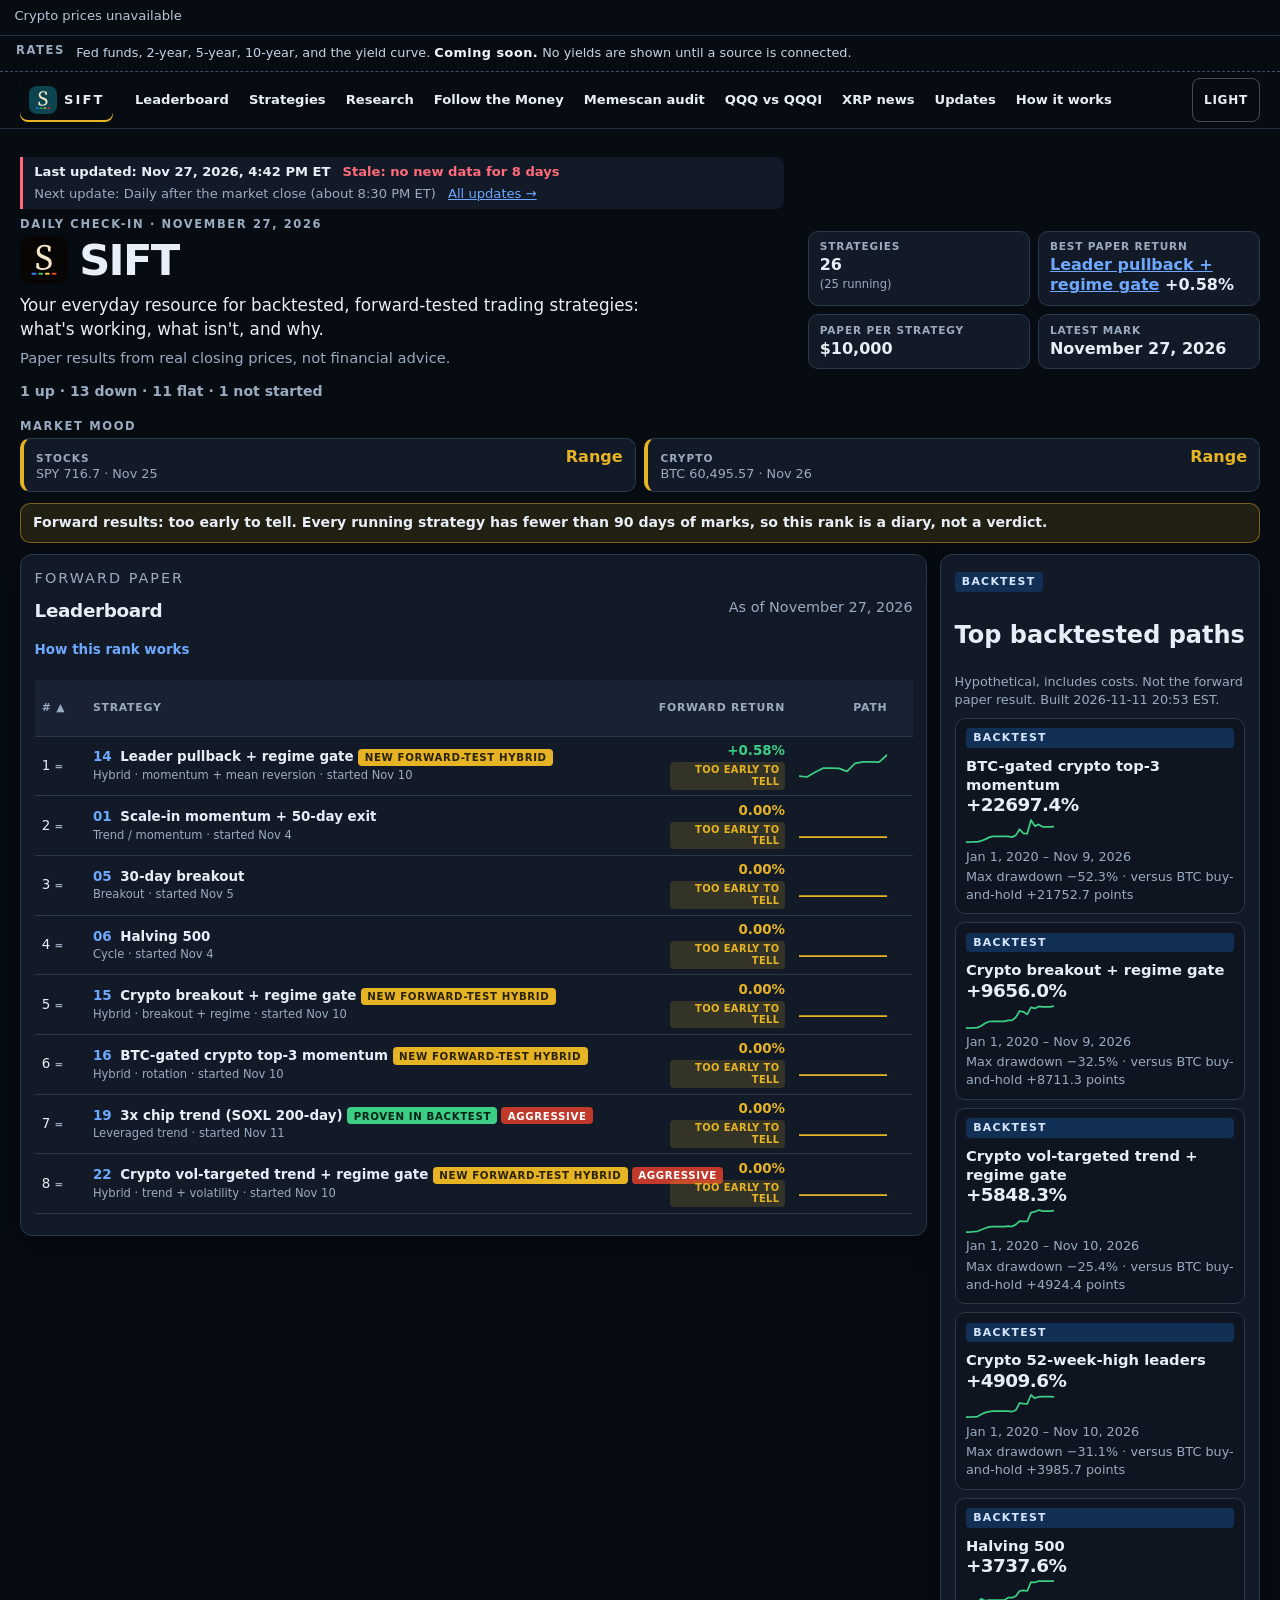
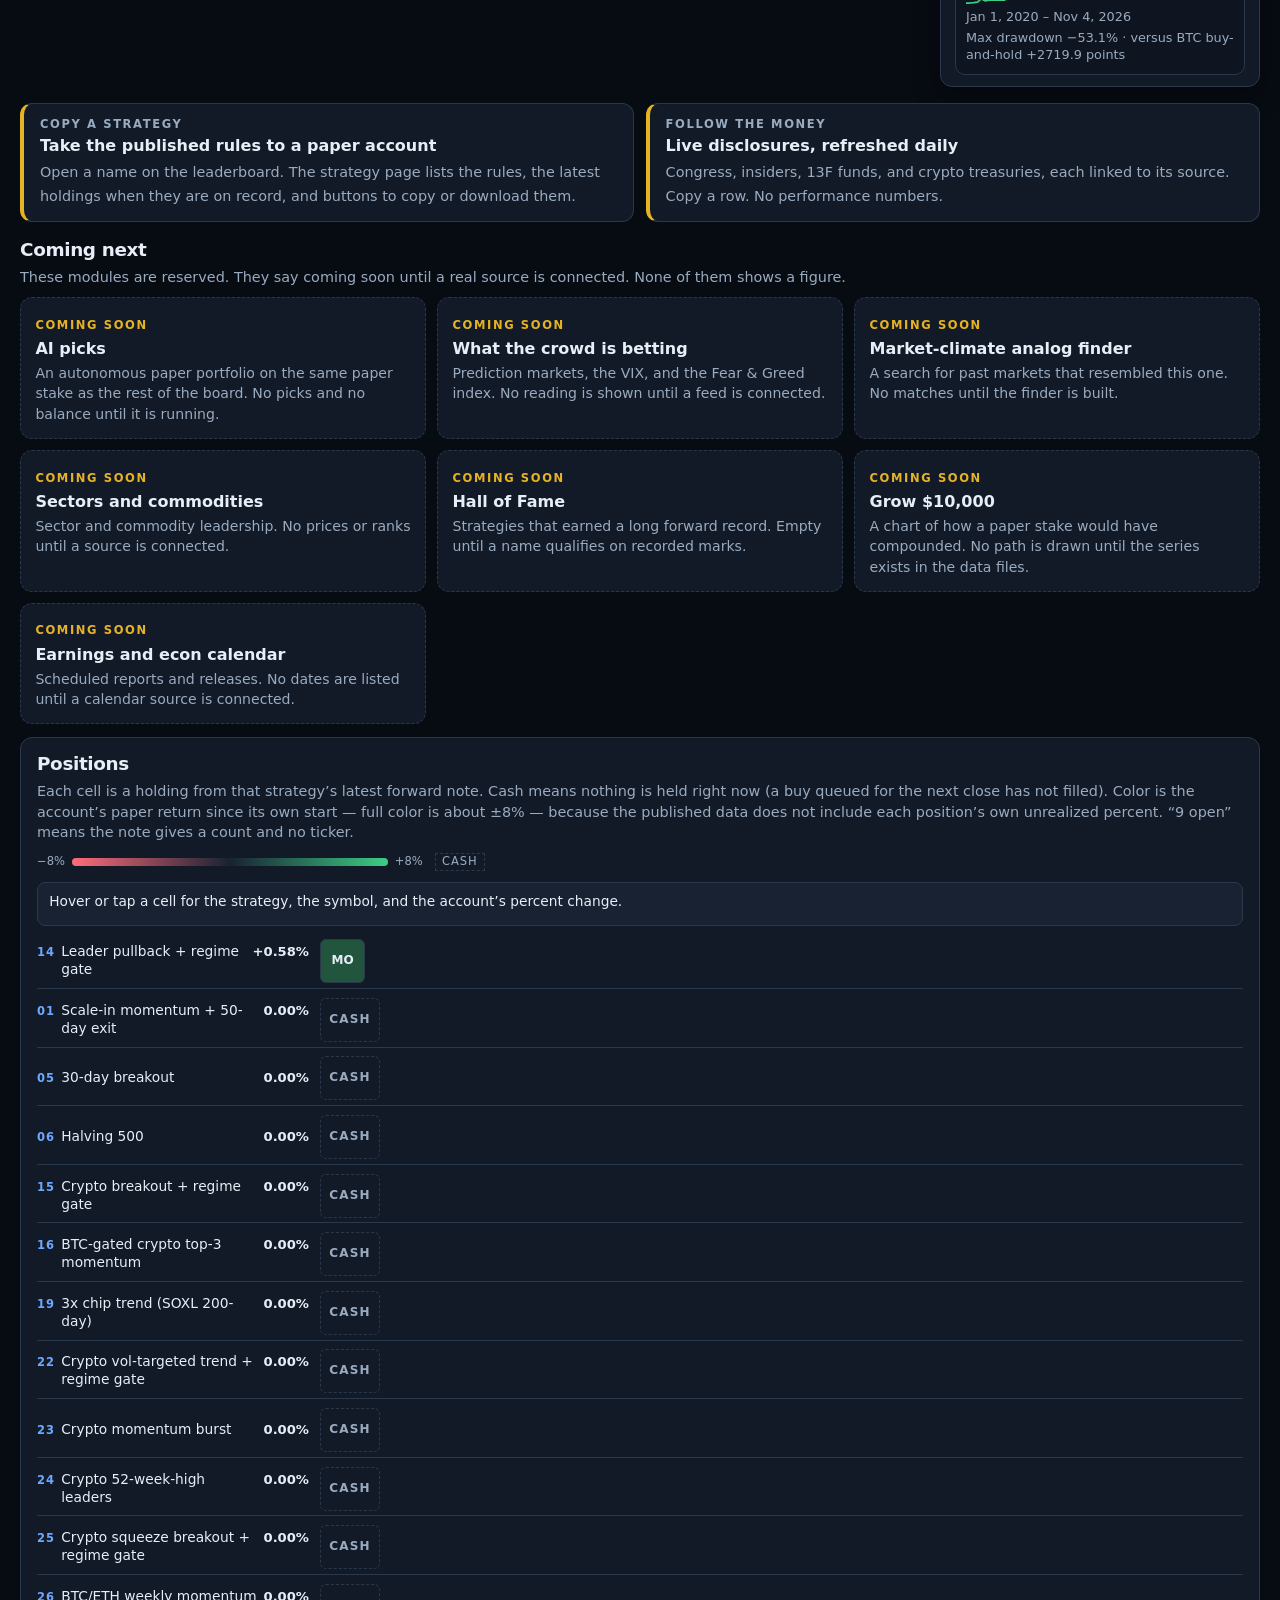
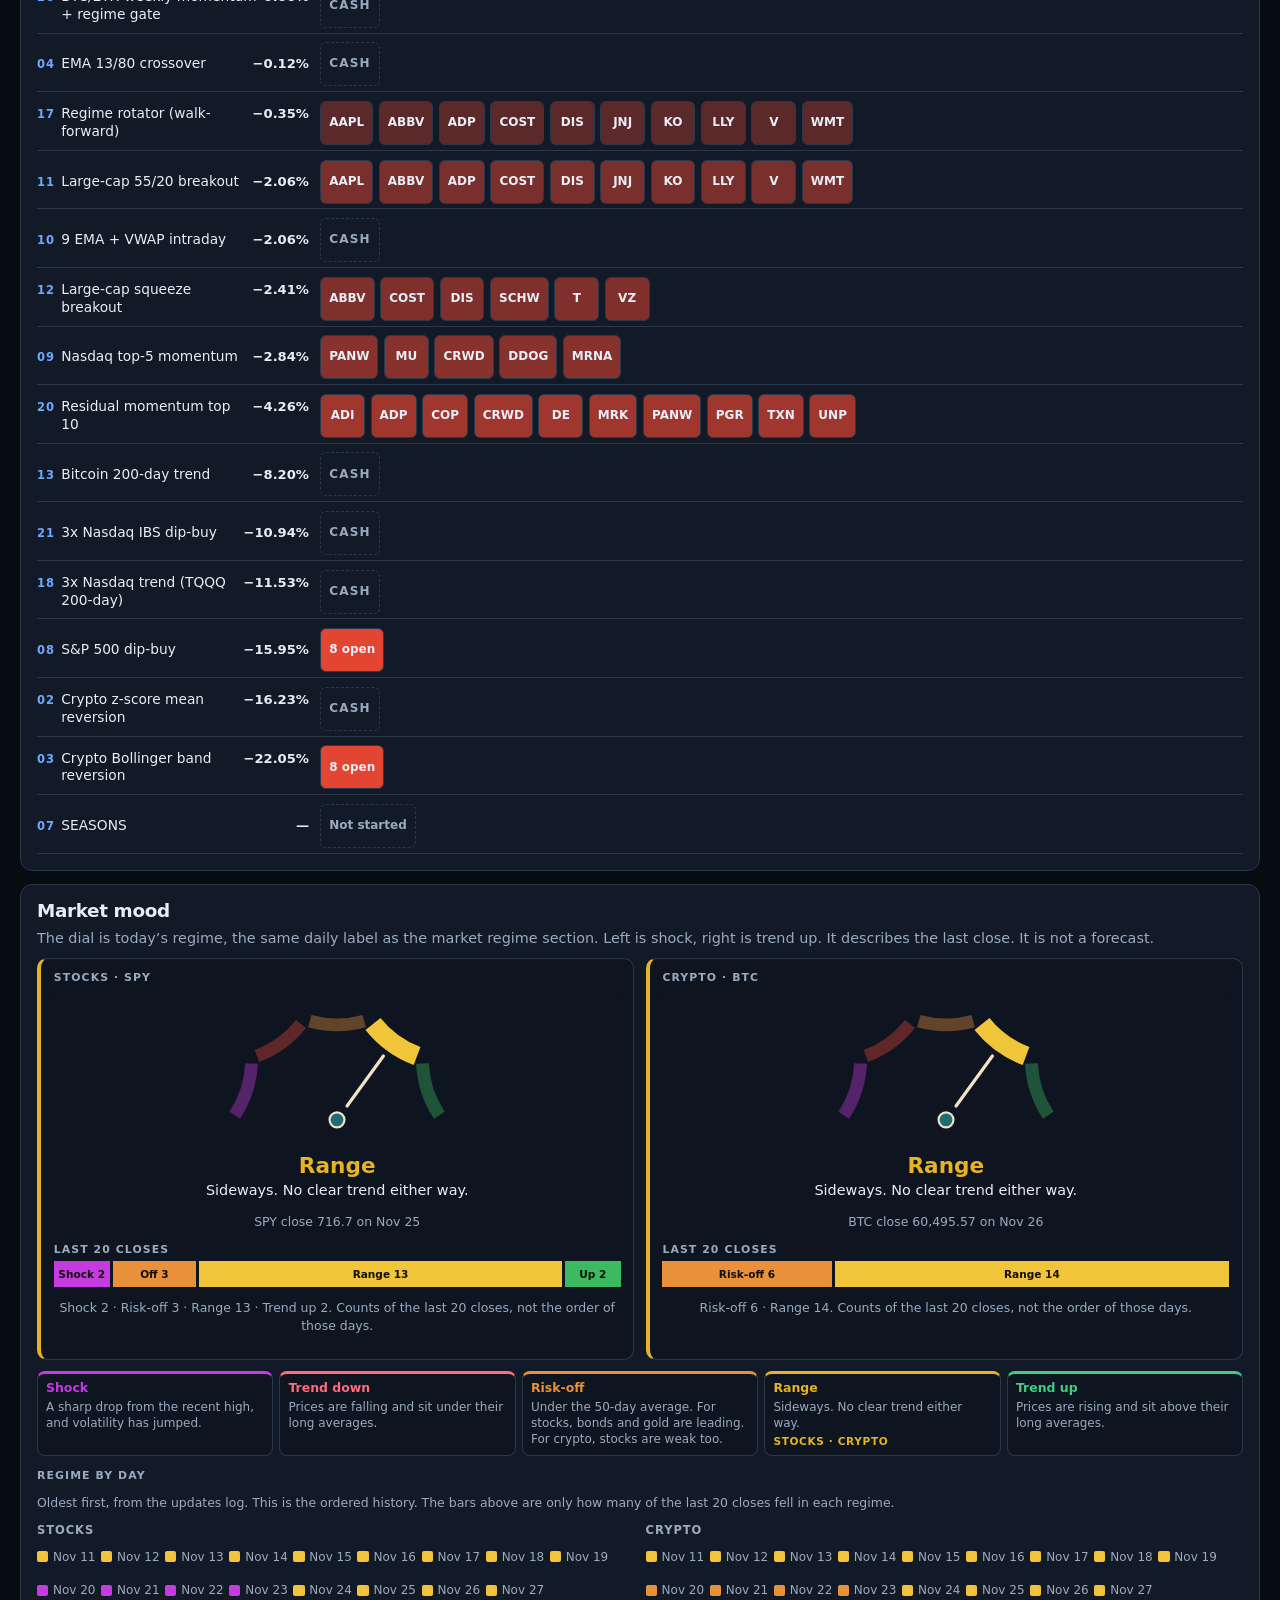
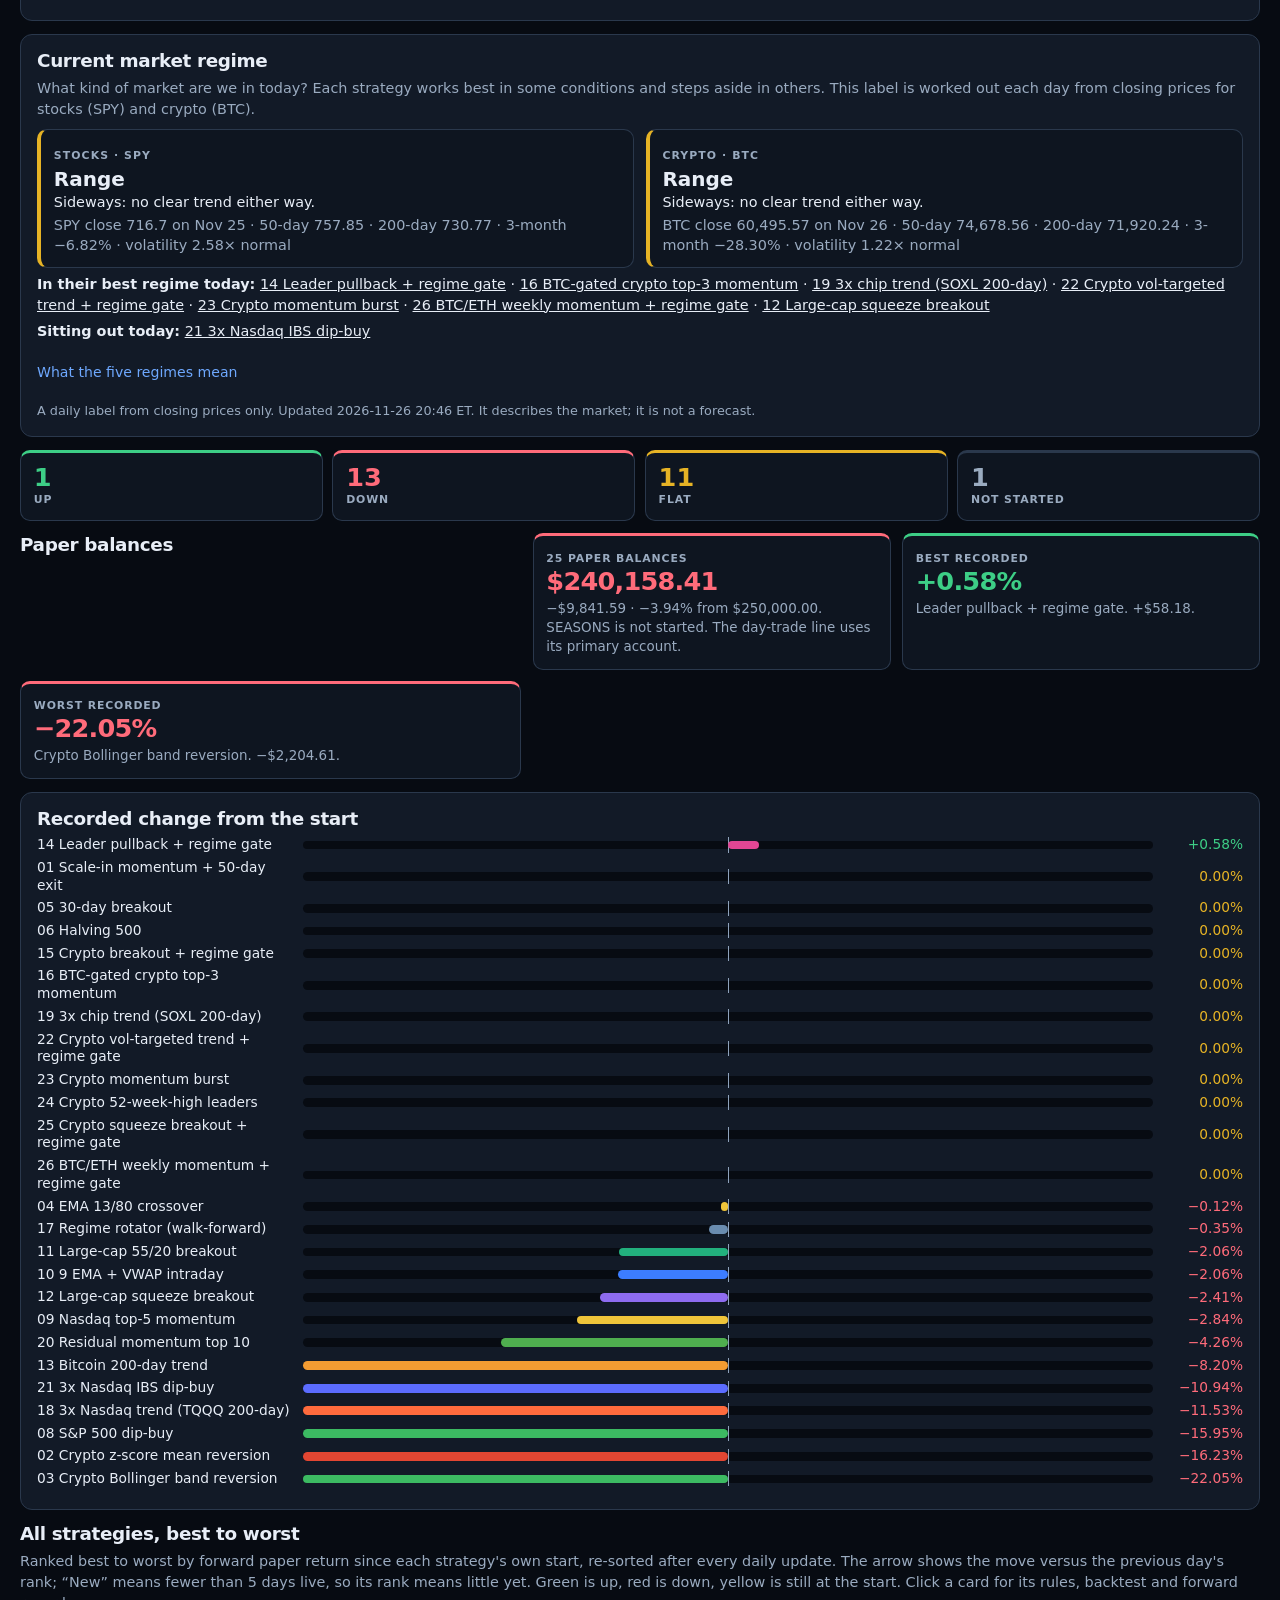
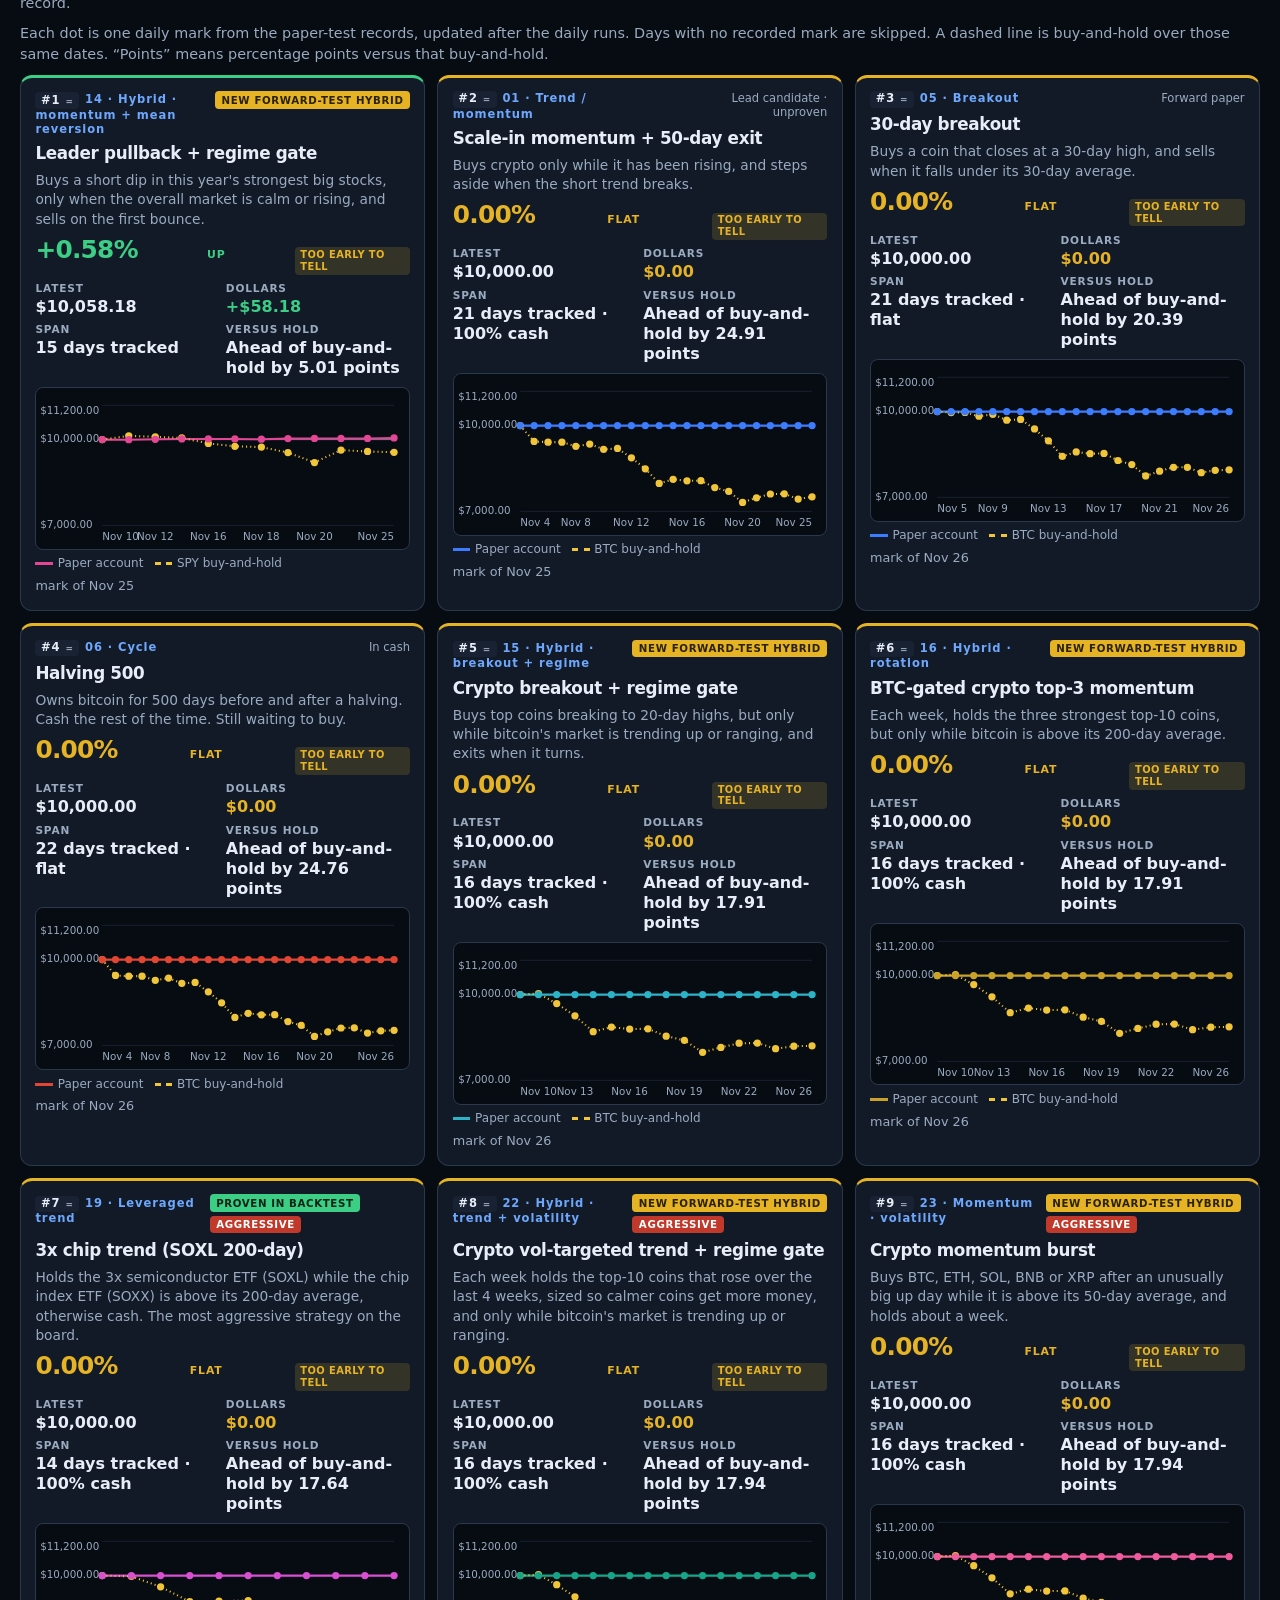
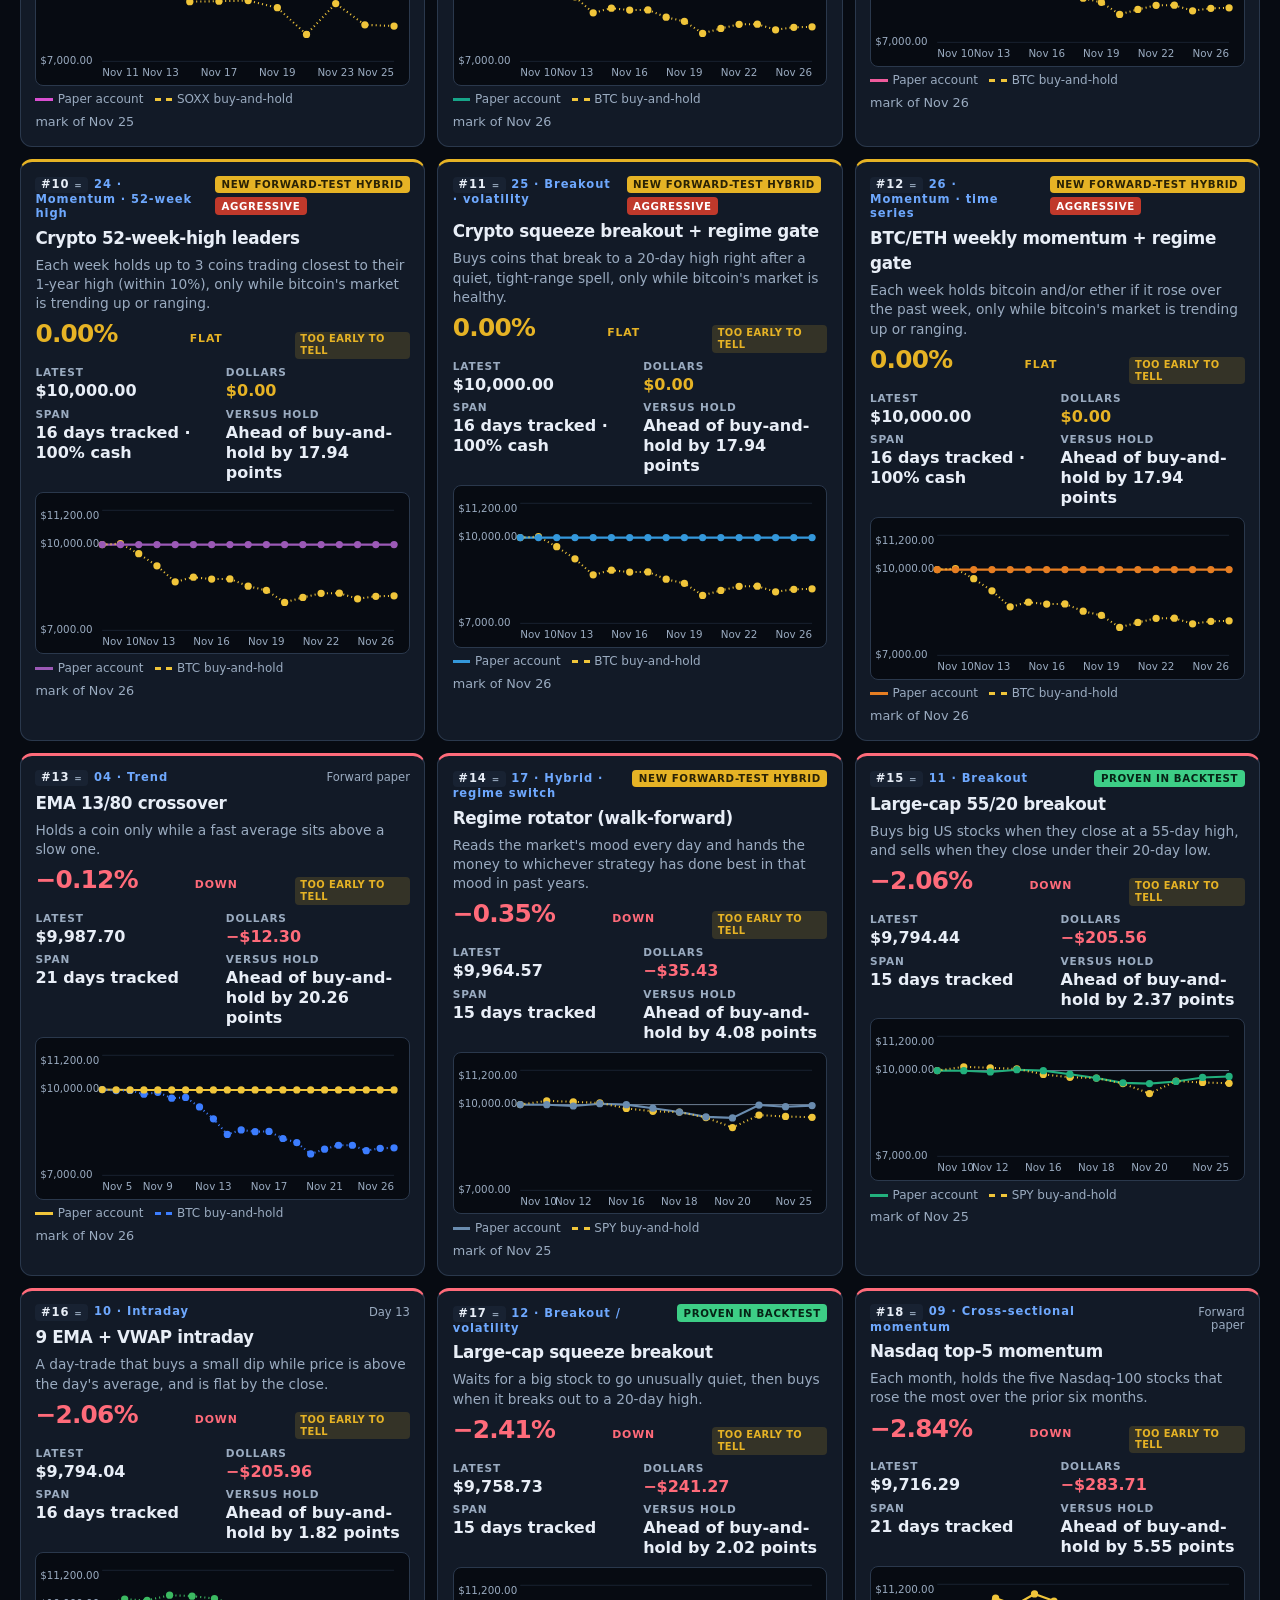
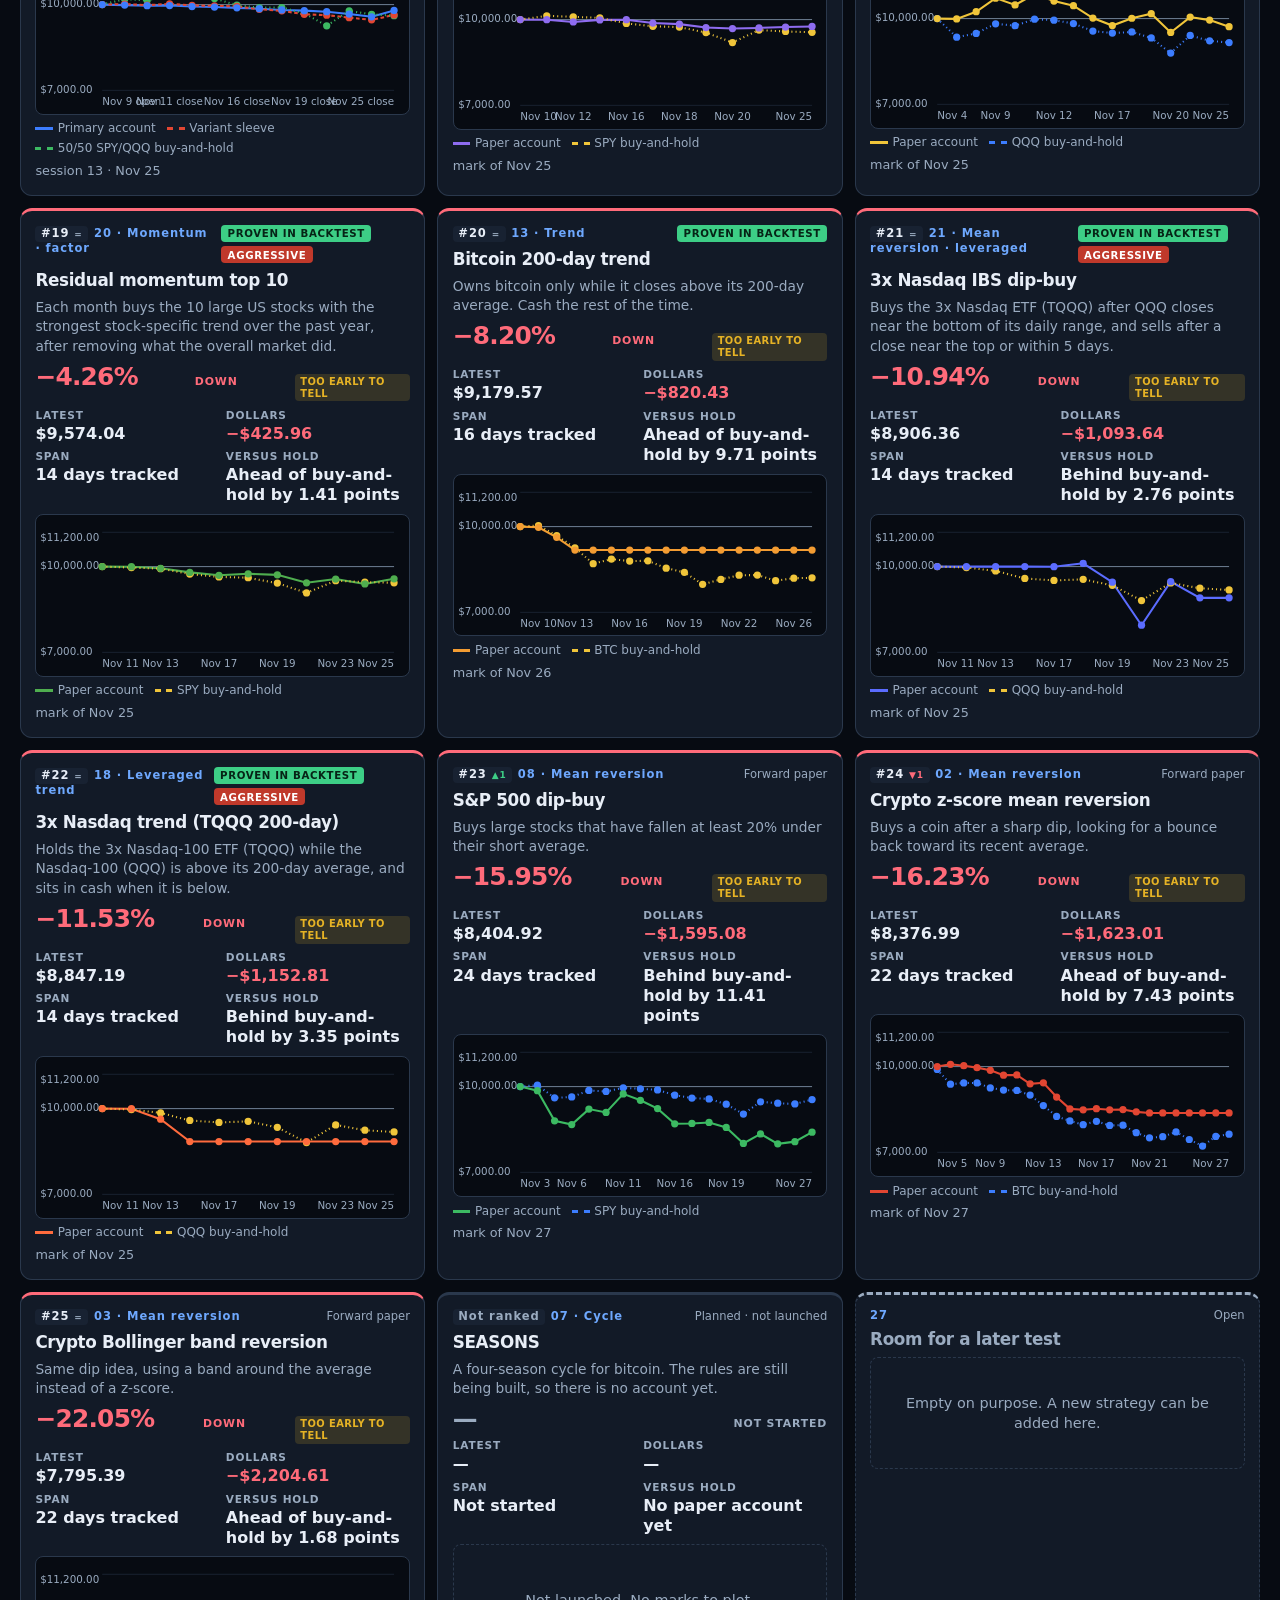
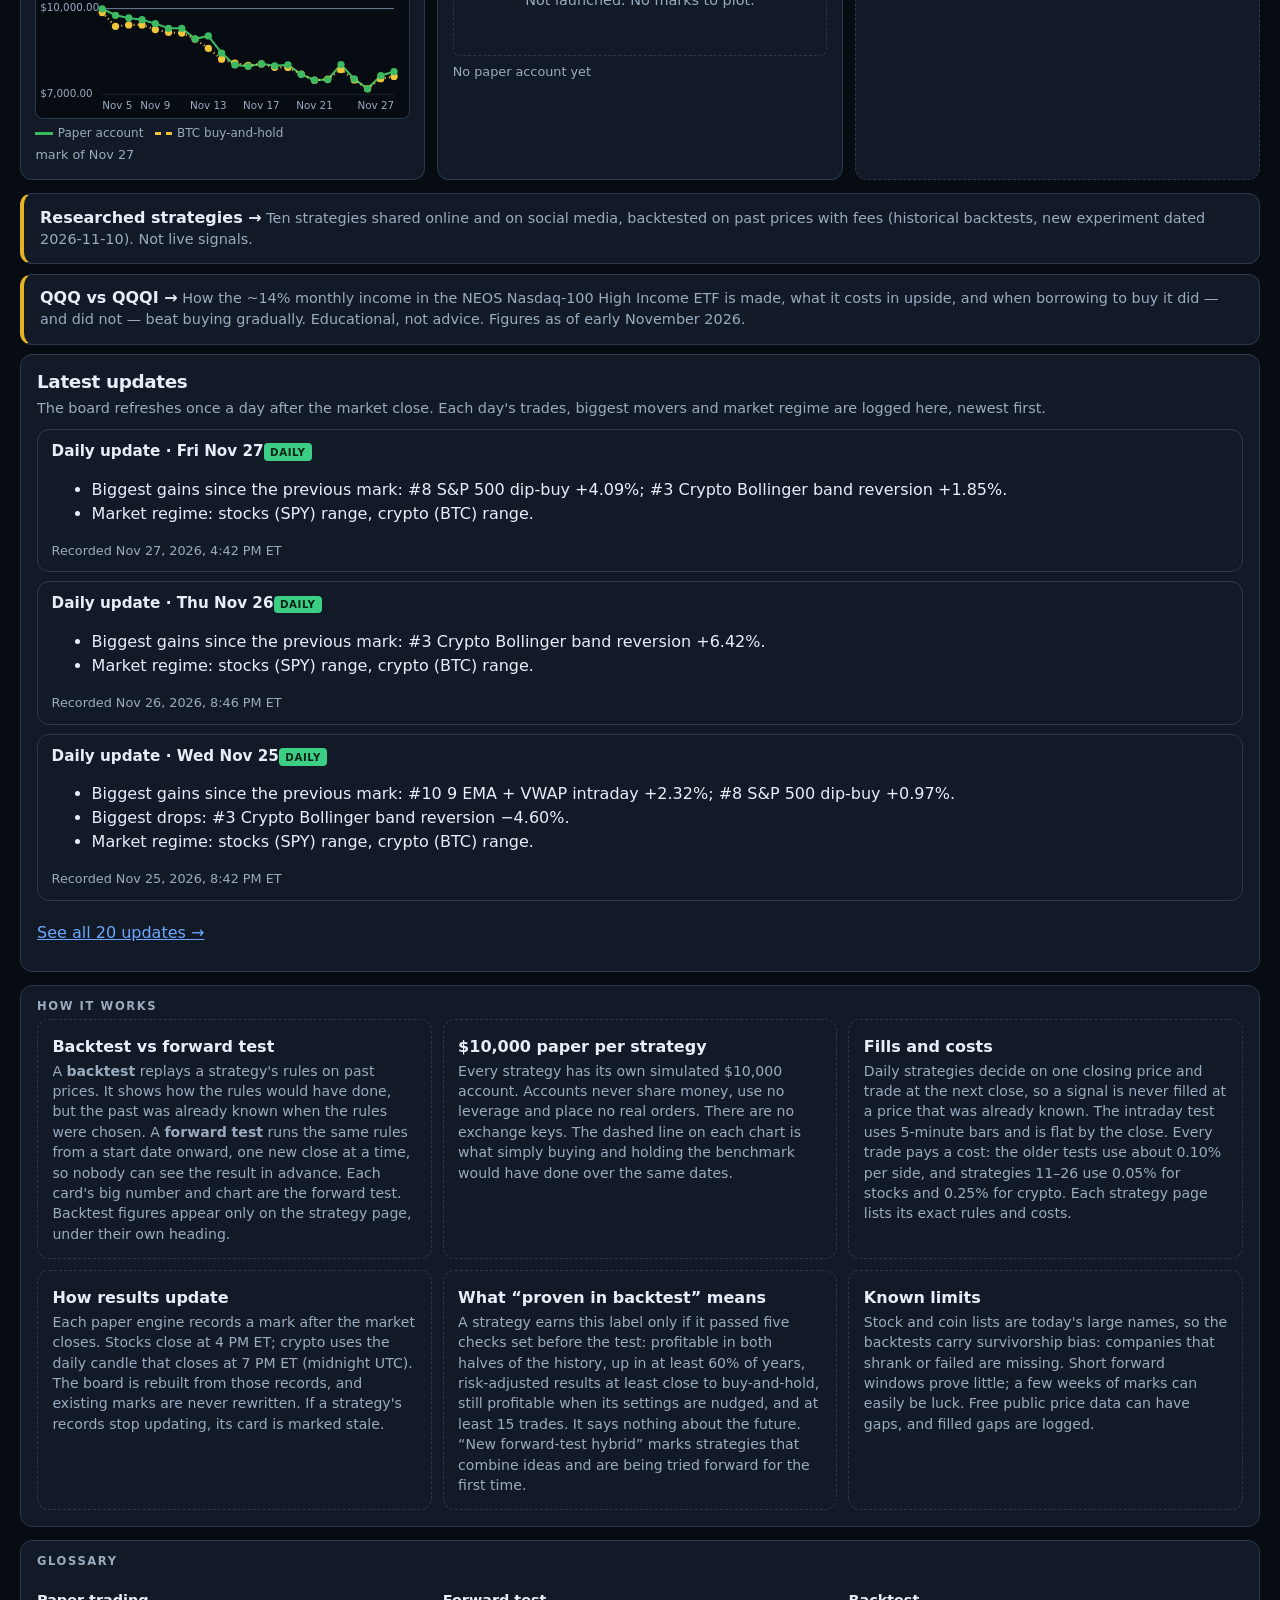
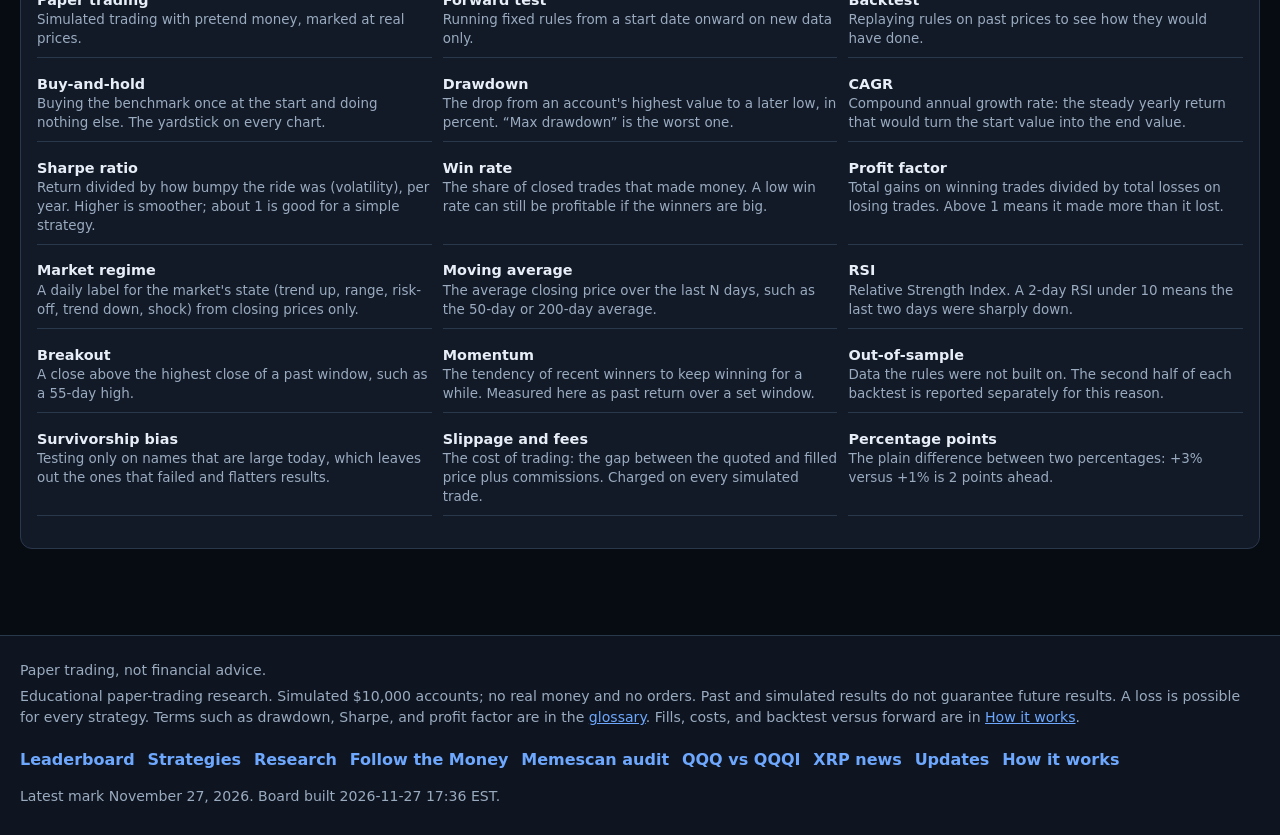
==== commit 368944e8: "Paper results update 2026-11-27 17:36 EST" ====
--- a/index.html
+++ b/index.html
@@ -30,7 +30,7 @@
   <meta name="twitter:title" content="SIFT">
   <meta name="twitter:description" content="Your everyday resource for backtested, forward-tested trading strategies: what's working, what isn't, and why. Paper results from real closing prices, not financial advice.">
   <meta name="twitter:image" content="https://butlerwake-alt.github.io/sift/og-image.png">
-  <link rel="stylesheet" href="styles.css?v=202611271031">
+  <link rel="stylesheet" href="styles.css?v=202611271736">
 </head>
 <body id="top">
   <a class="skip-link" href="#main">Skip to content</a>
@@ -66,7 +66,7 @@
   <main id="main" class="wrap">
     <section class="hero">
       <div class="hero-copy">
-        <p class="updated-stamp" id="updated-stamp"><b id="stamp-when">Last updated: Nov 27, 2026, 9:43 AM ET</b><span class="stamp-next">Next update: daily after the market close (about 8:30 PM ET)</span><a href="updates.html">All updates →</a></p>
+        <p class="updated-stamp" id="updated-stamp"><b id="stamp-when">Last updated: Nov 27, 2026, 4:42 PM ET</b><span class="stamp-next">Next update: daily after the market close (about 8:30 PM ET)</span><a href="updates.html">All updates →</a></p>
         <p class="eyebrow" id="hero-kicker">Daily check-in · November 11, 2026</p>
         <div class="brand-lockup">
           <img class="brand-mark" src="brand-mark.svg" width="48" height="48" alt="">
@@ -292,11 +292,11 @@
     <a href="videos.html" data-videos-nav hidden><span>Videos</span></a>
   </nav>
   <a class="to-top" href="#top" aria-label="Back to top">↑</a>
-  <script src="site-config.js?v=202611271031"></script>
-  <script src="data.js?v=202611271031"></script>
-  <script src="app.js?v=202611271031"></script>
+  <script src="site-config.js?v=202611271736"></script>
+  <script src="data.js?v=202611271736"></script>
+  <script src="app.js?v=202611271736"></script>
   <script>renderBoard();</script>
-  <script src="videos.js?v=202611271031"></script>
-  <script src="site-chrome.js?v=202611271031"></script>
+  <script src="videos.js?v=202611271736"></script>
+  <script src="site-chrome.js?v=202611271736"></script>
 </body>
 </html>
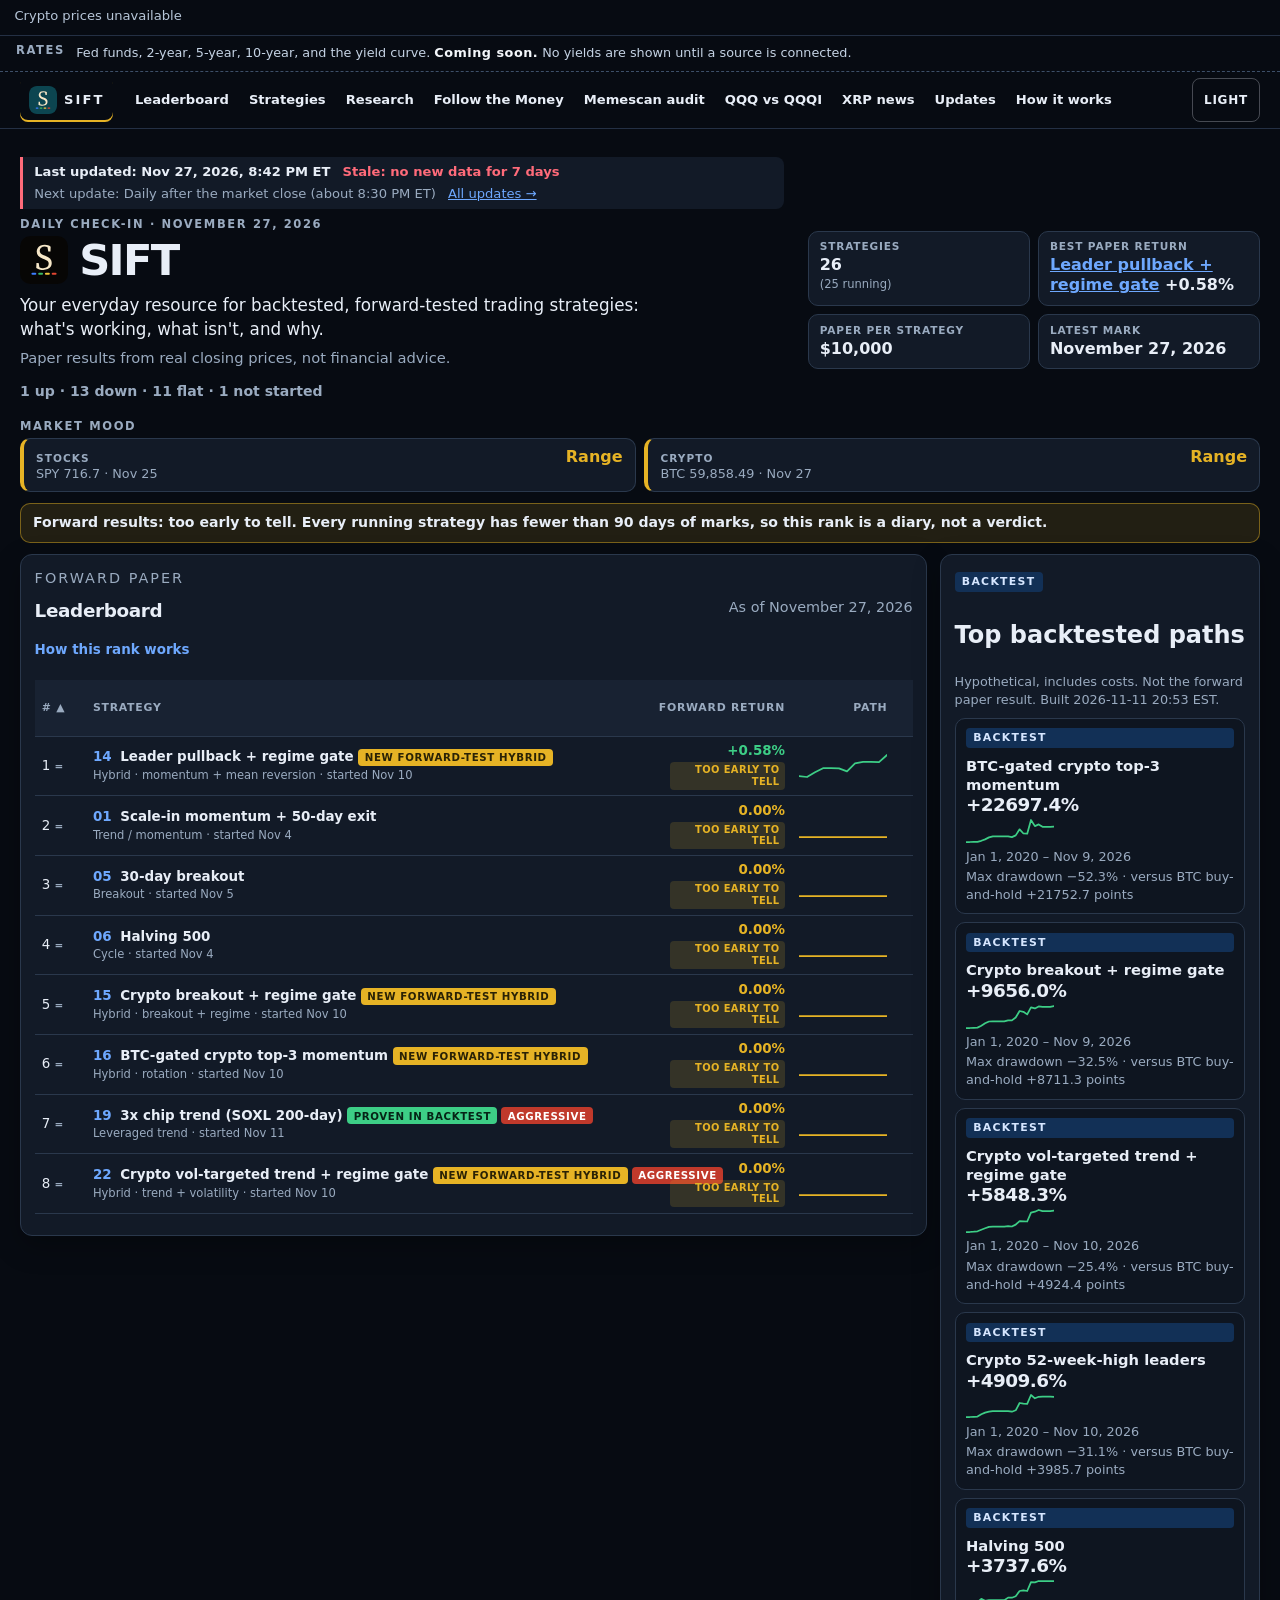
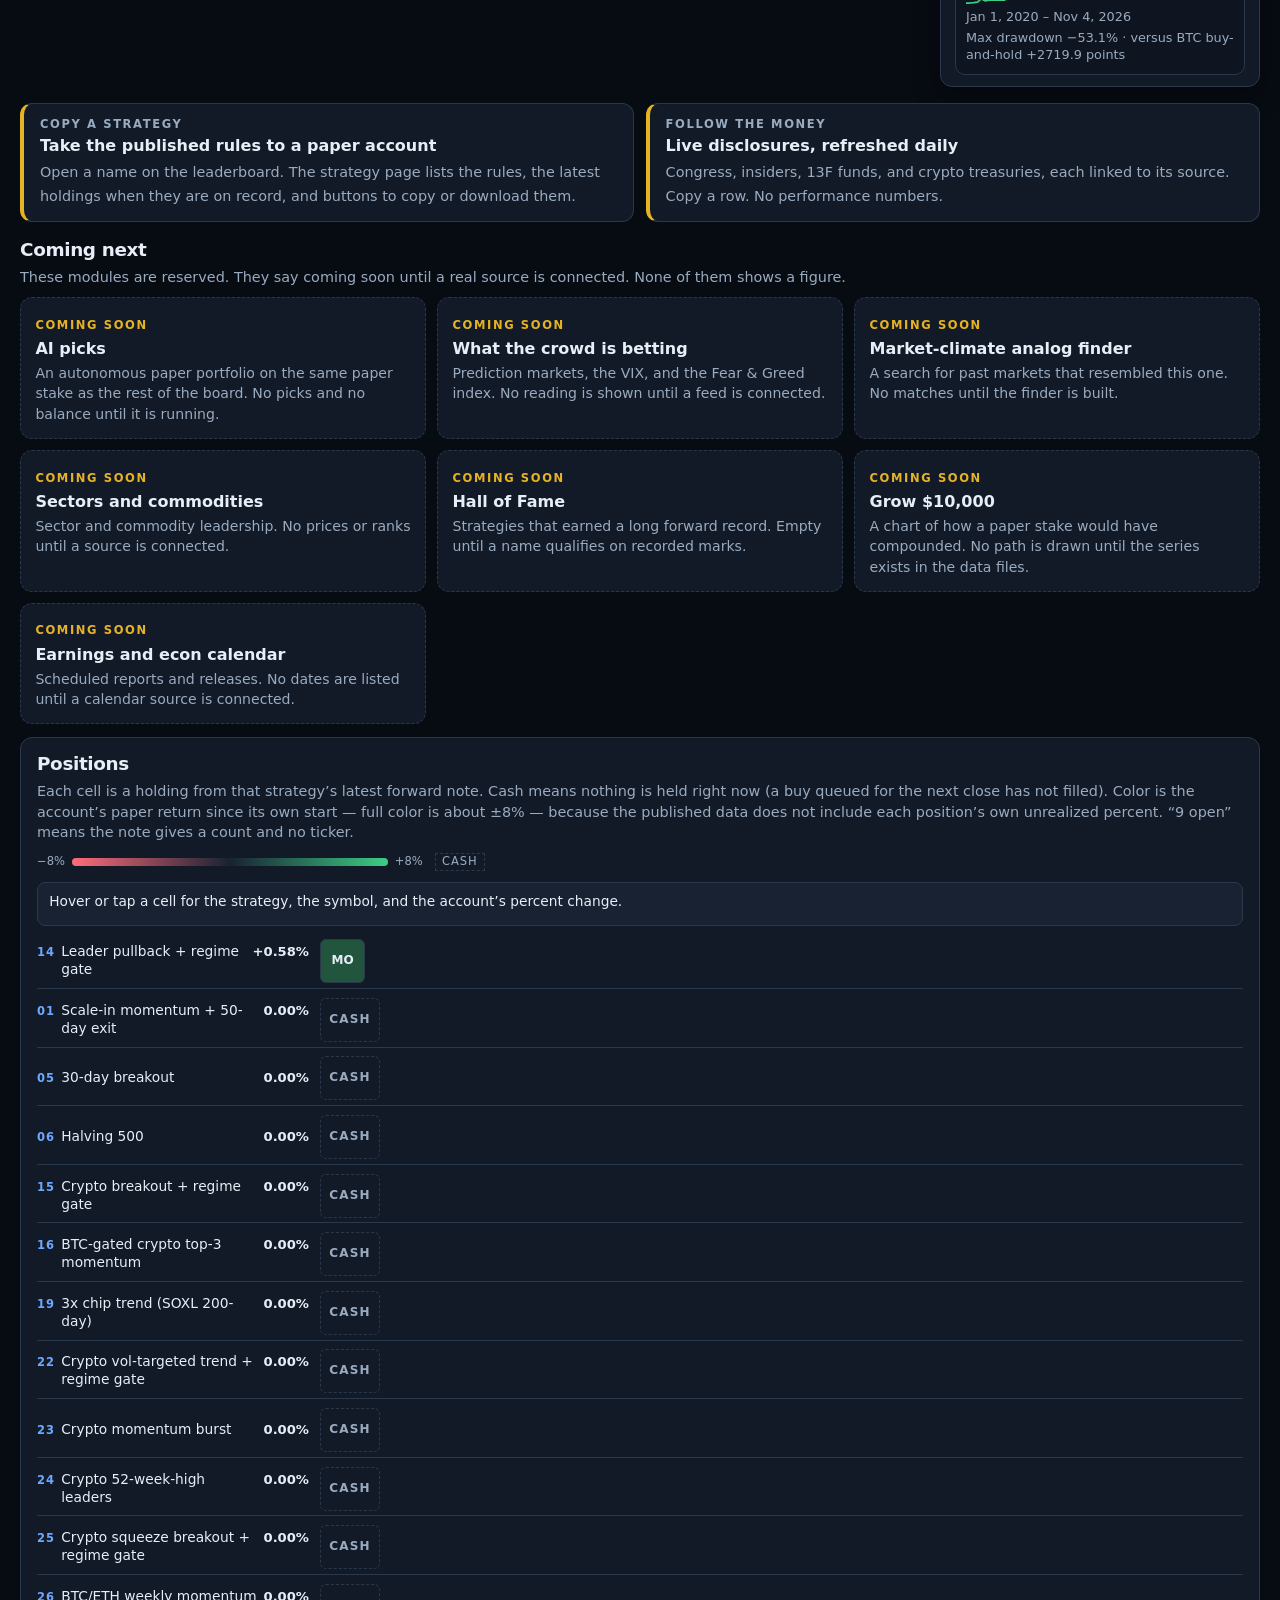
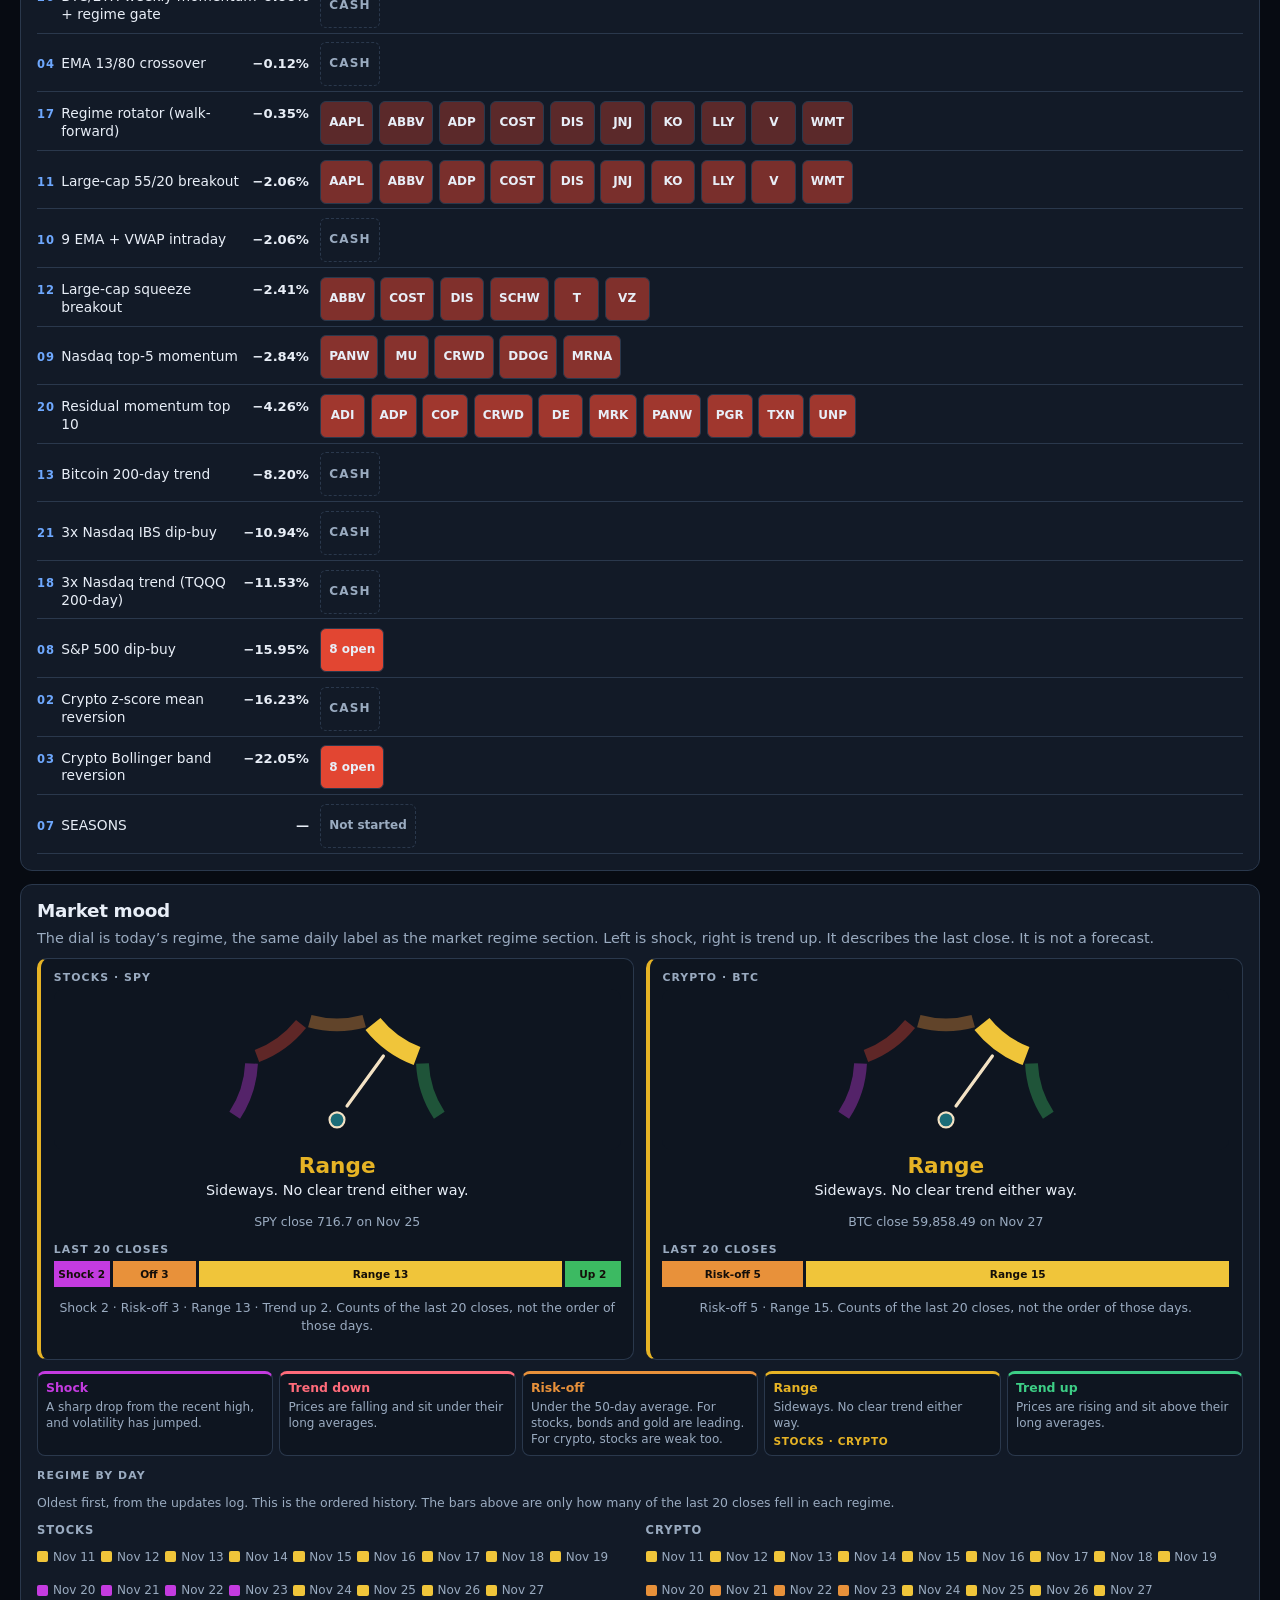
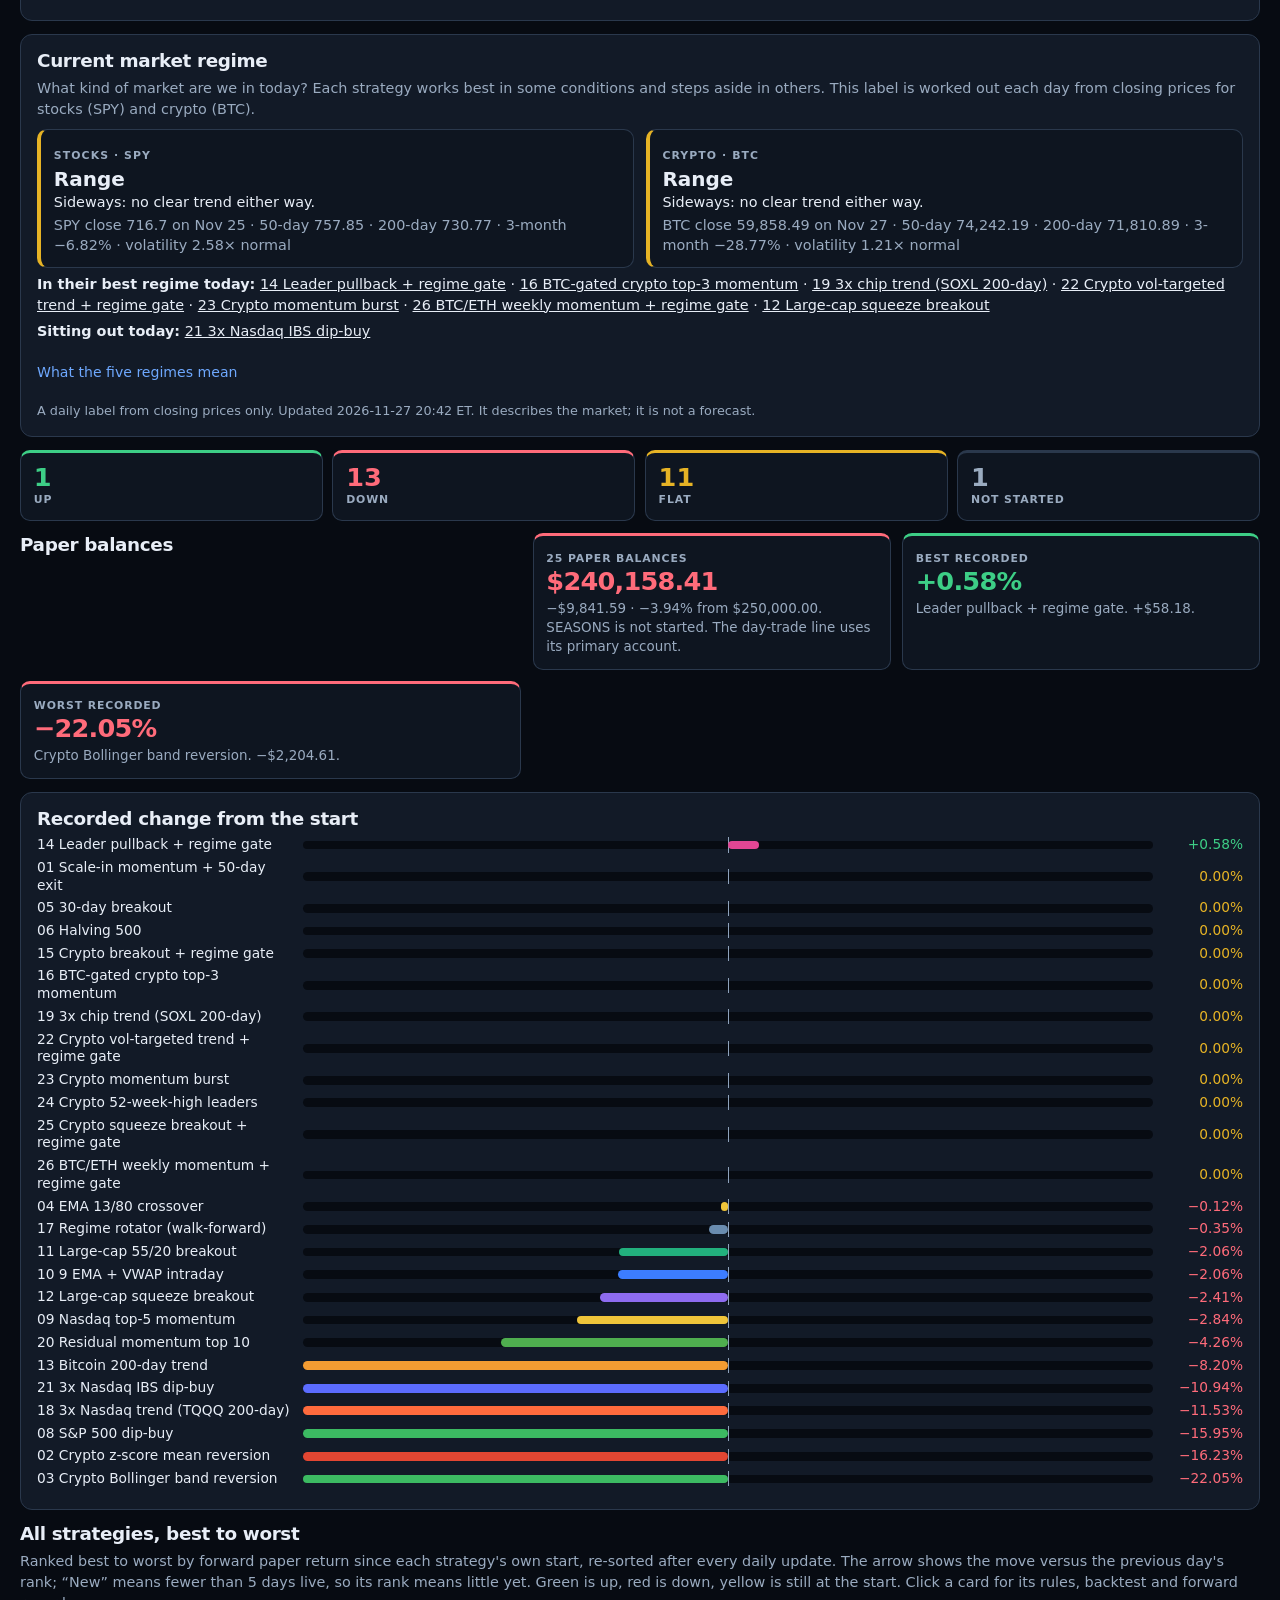
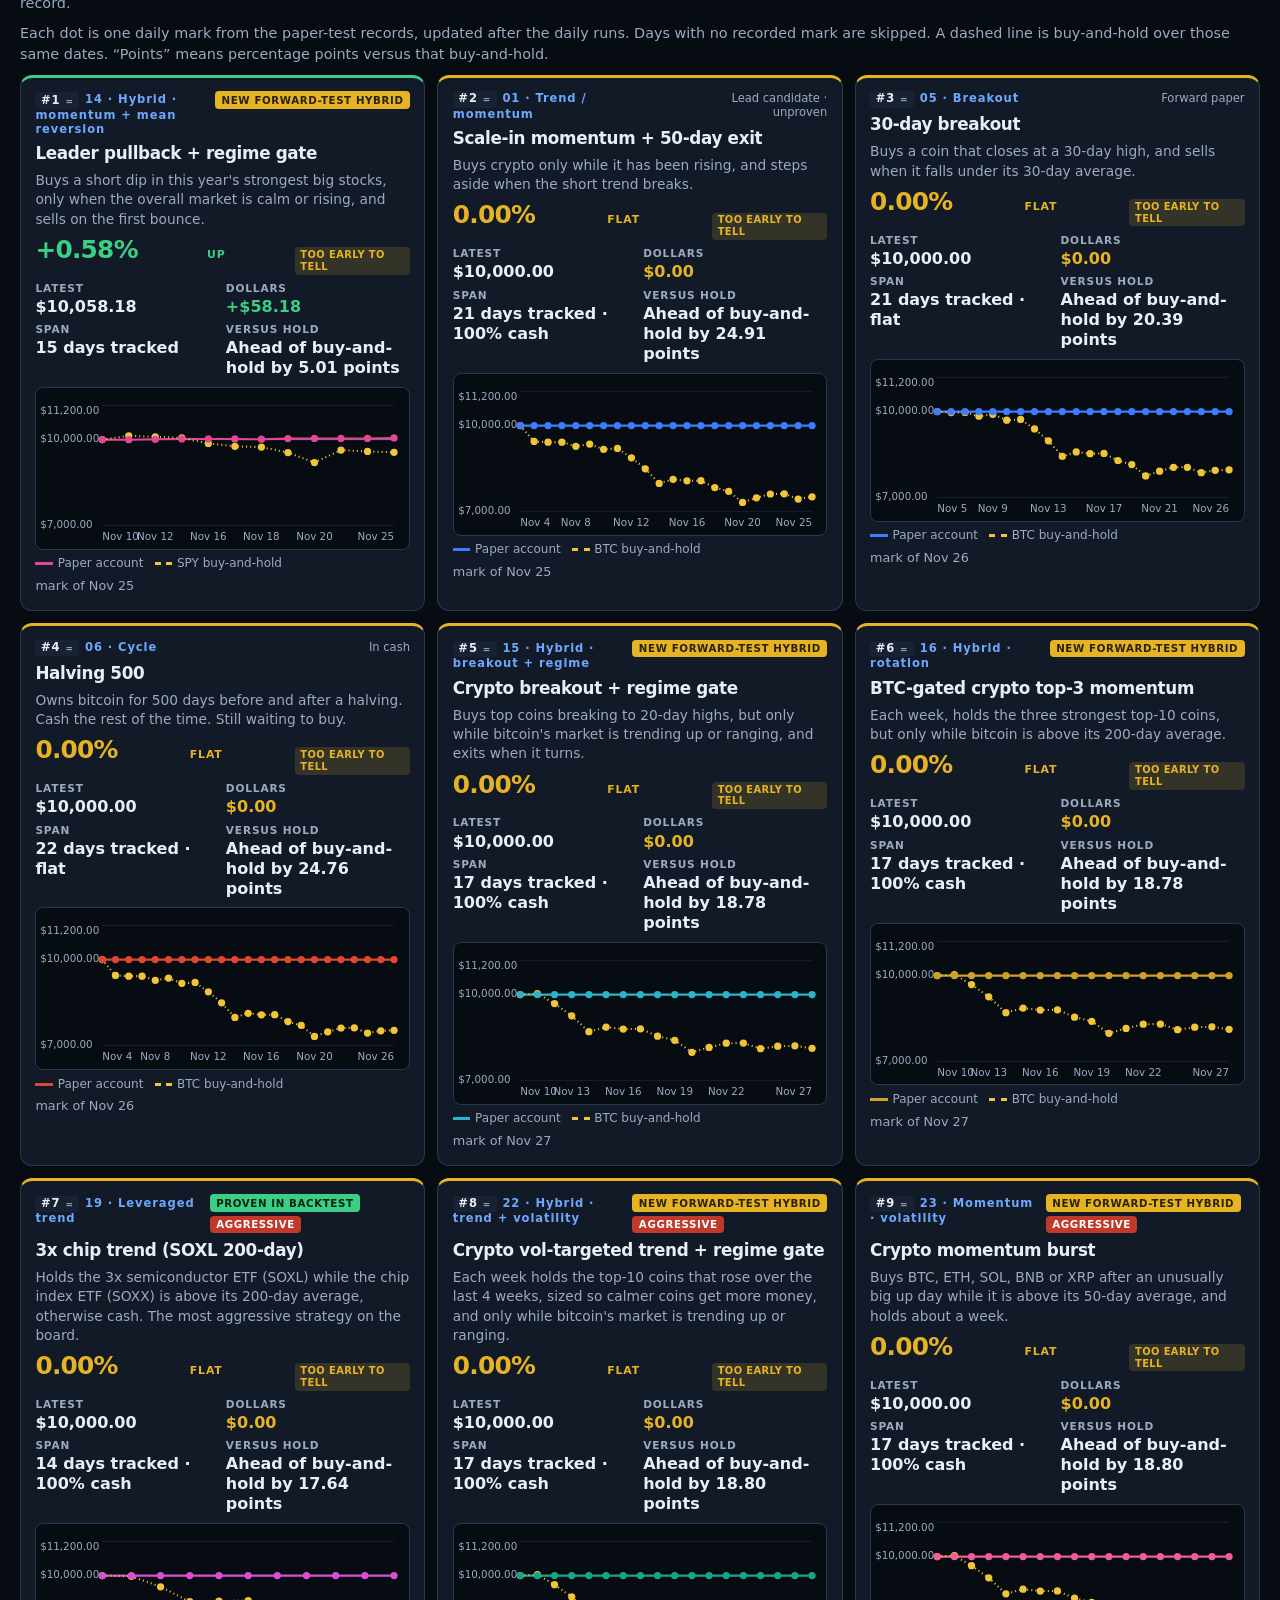
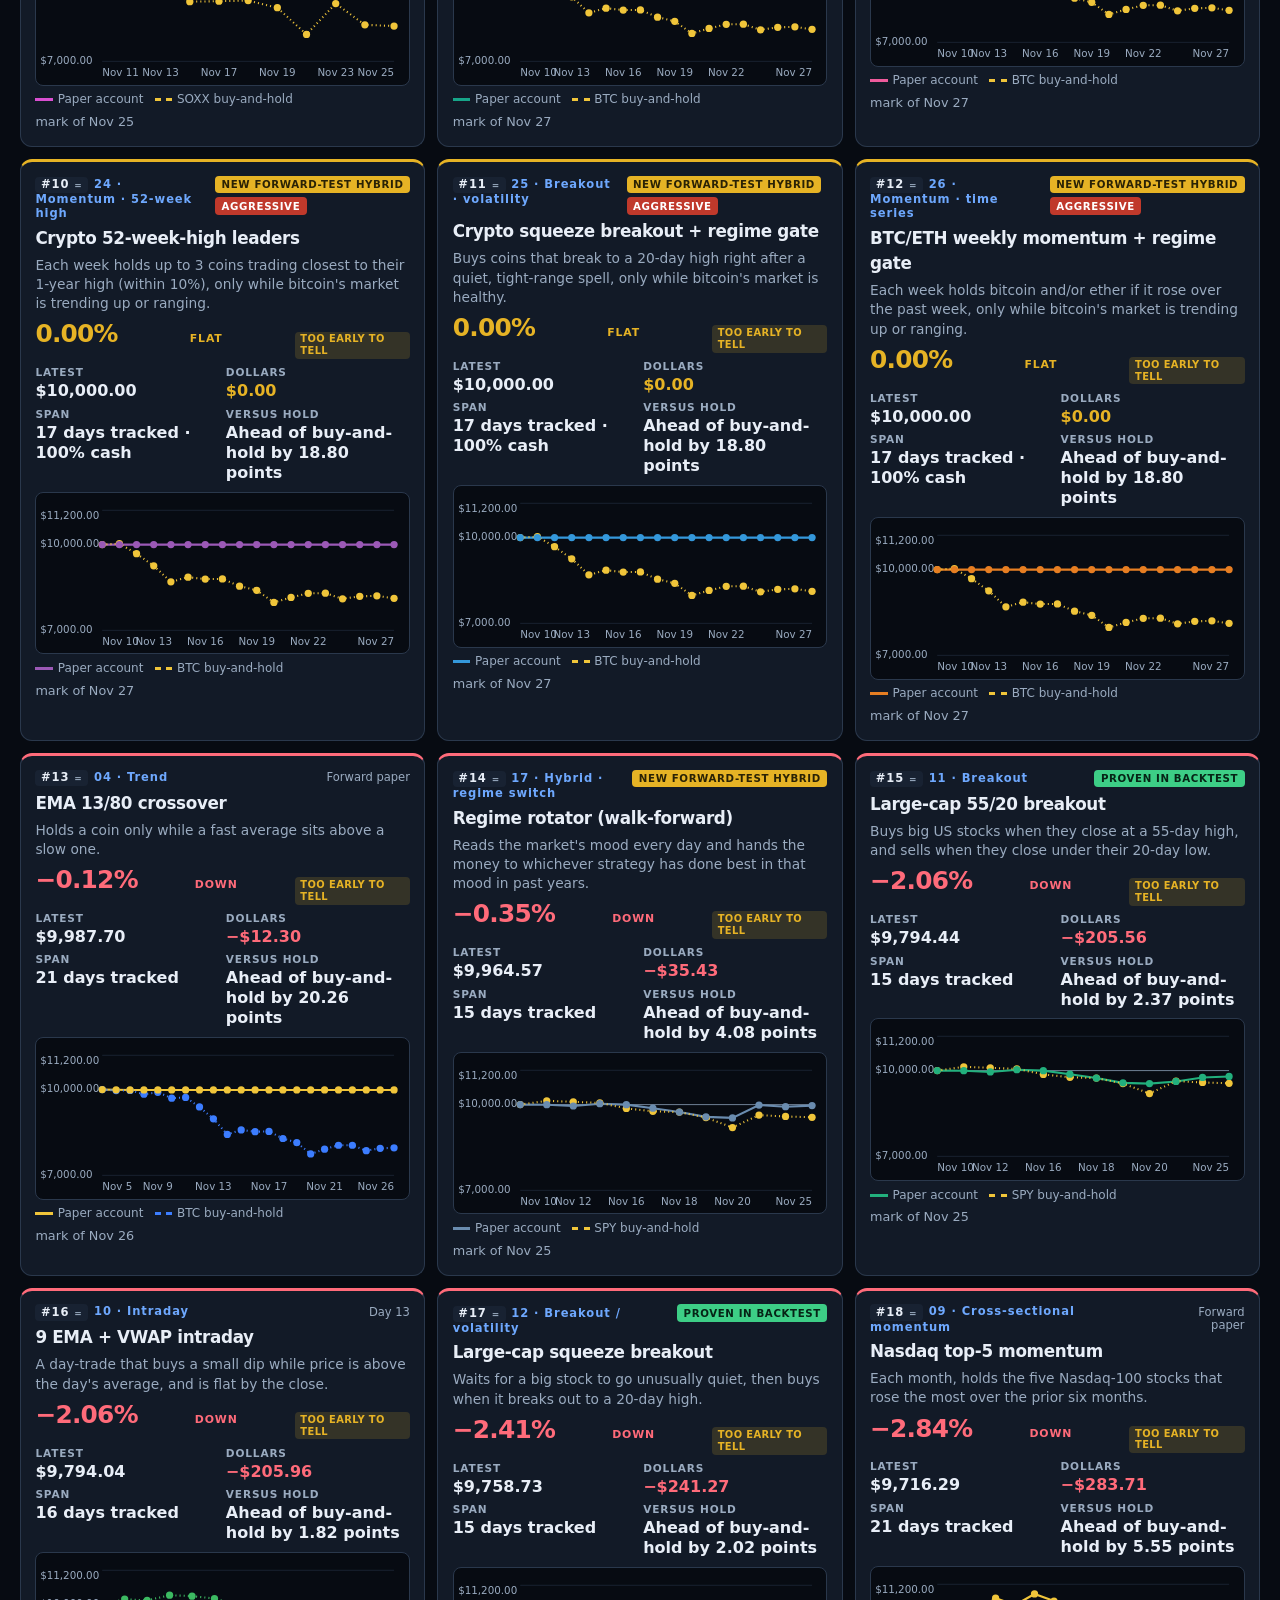
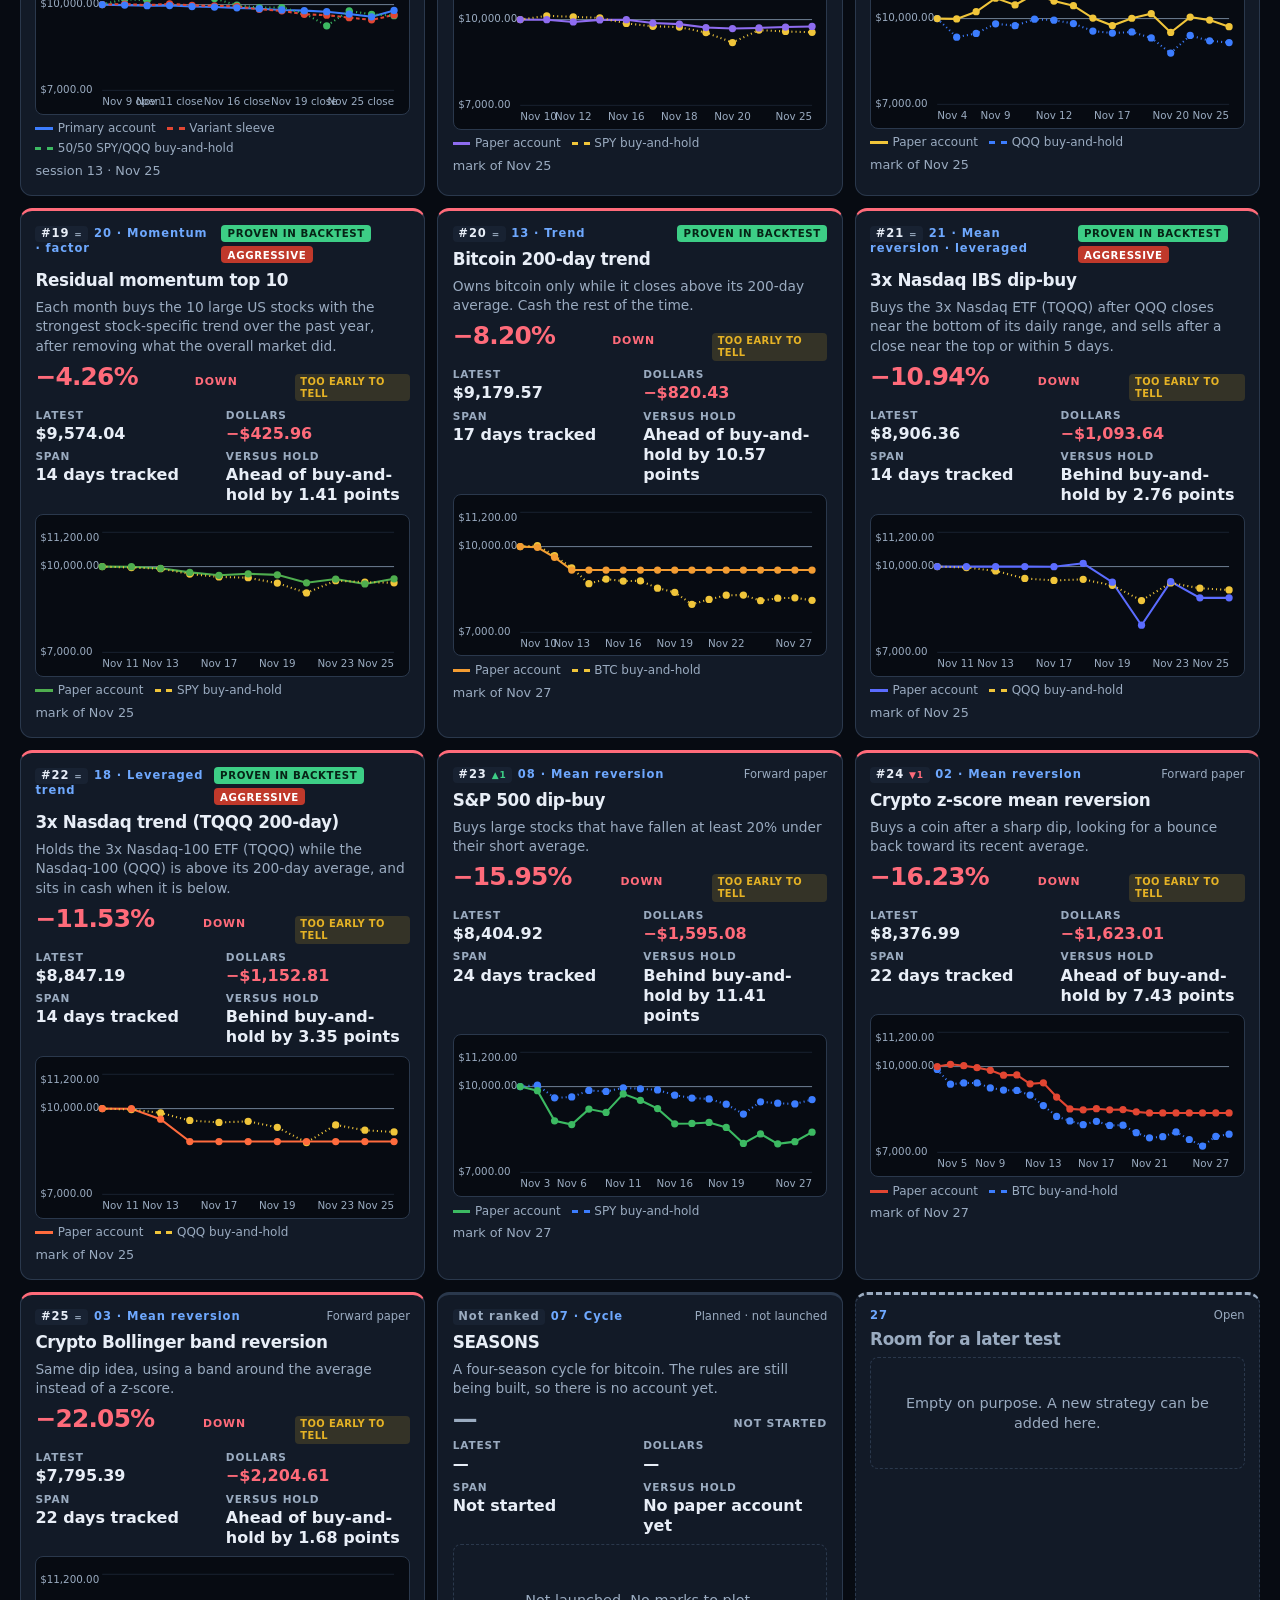
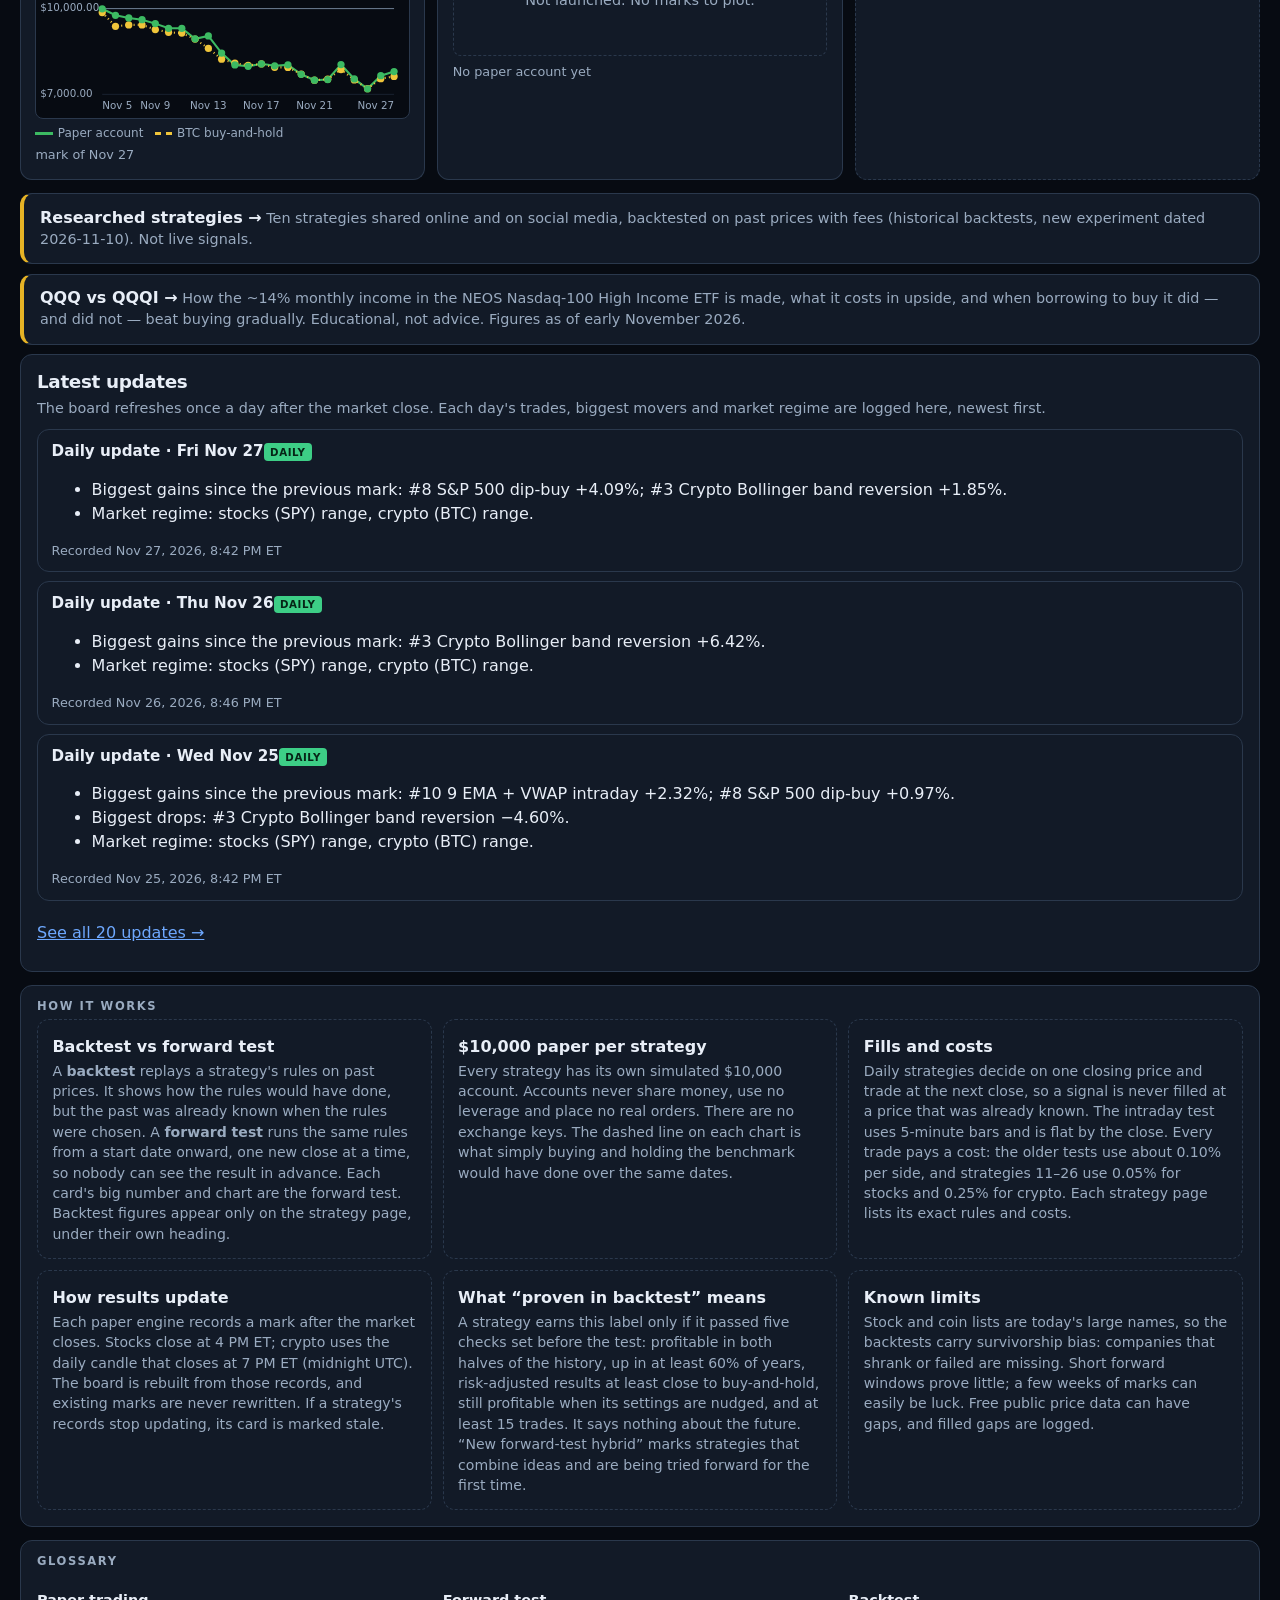
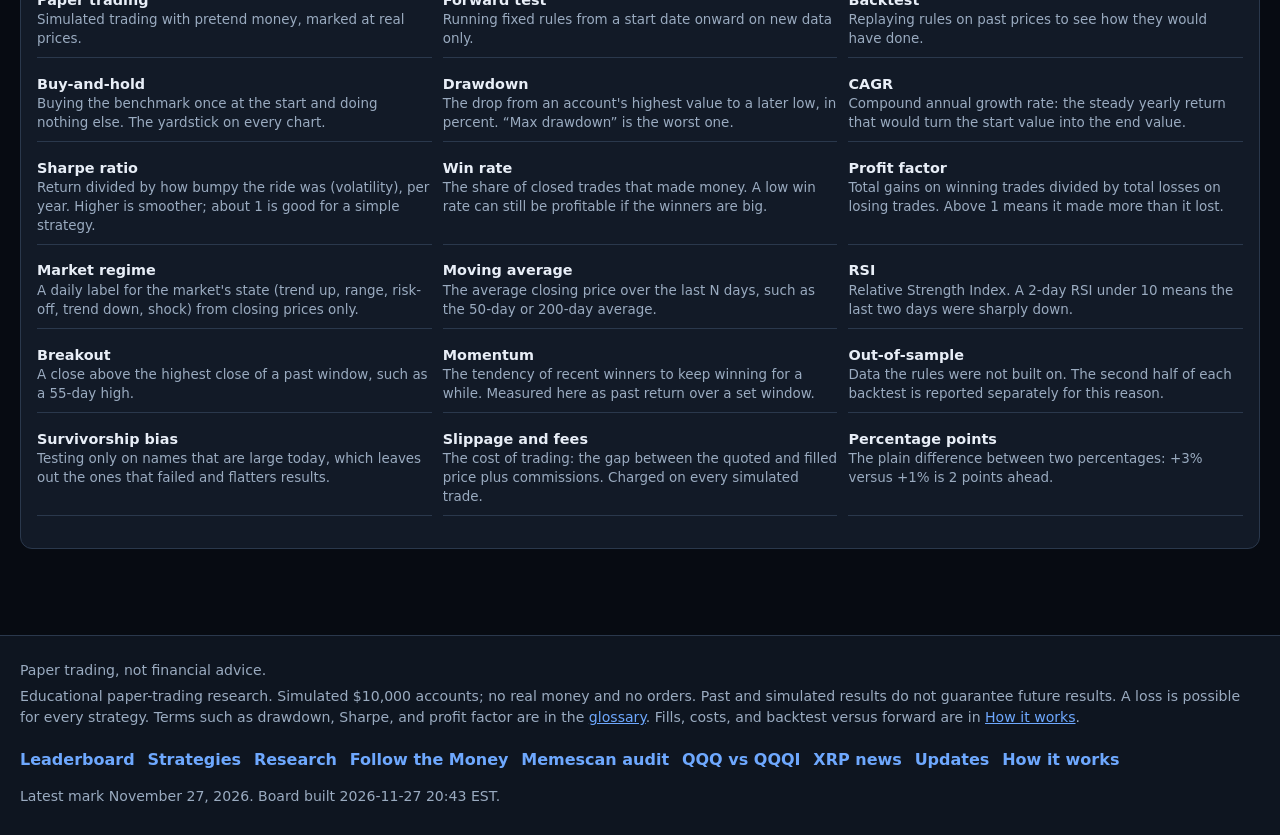
==== commit cda009aa: "Paper results update 2026-11-27 20:43 EST" ====
--- a/index.html
+++ b/index.html
@@ -30,7 +30,7 @@
   <meta name="twitter:title" content="SIFT">
   <meta name="twitter:description" content="Your everyday resource for backtested, forward-tested trading strategies: what's working, what isn't, and why. Paper results from real closing prices, not financial advice.">
   <meta name="twitter:image" content="https://butlerwake-alt.github.io/sift/og-image.png">
-  <link rel="stylesheet" href="styles.css?v=202611271736">
+  <link rel="stylesheet" href="styles.css?v=202611272043">
 </head>
 <body id="top">
   <a class="skip-link" href="#main">Skip to content</a>
@@ -66,7 +66,7 @@
   <main id="main" class="wrap">
     <section class="hero">
       <div class="hero-copy">
-        <p class="updated-stamp" id="updated-stamp"><b id="stamp-when">Last updated: Nov 27, 2026, 4:42 PM ET</b><span class="stamp-next">Next update: daily after the market close (about 8:30 PM ET)</span><a href="updates.html">All updates →</a></p>
+        <p class="updated-stamp" id="updated-stamp"><b id="stamp-when">Last updated: Nov 27, 2026, 8:42 PM ET</b><span class="stamp-next">Next update: daily after the market close (about 8:30 PM ET)</span><a href="updates.html">All updates →</a></p>
         <p class="eyebrow" id="hero-kicker">Daily check-in · November 11, 2026</p>
         <div class="brand-lockup">
           <img class="brand-mark" src="brand-mark.svg" width="48" height="48" alt="">
@@ -292,11 +292,11 @@
     <a href="videos.html" data-videos-nav hidden><span>Videos</span></a>
   </nav>
   <a class="to-top" href="#top" aria-label="Back to top">↑</a>
-  <script src="site-config.js?v=202611271736"></script>
-  <script src="data.js?v=202611271736"></script>
-  <script src="app.js?v=202611271736"></script>
+  <script src="site-config.js?v=202611272043"></script>
+  <script src="data.js?v=202611272043"></script>
+  <script src="app.js?v=202611272043"></script>
   <script>renderBoard();</script>
-  <script src="videos.js?v=202611271736"></script>
-  <script src="site-chrome.js?v=202611271736"></script>
+  <script src="videos.js?v=202611272043"></script>
+  <script src="site-chrome.js?v=202611272043"></script>
 </body>
 </html>
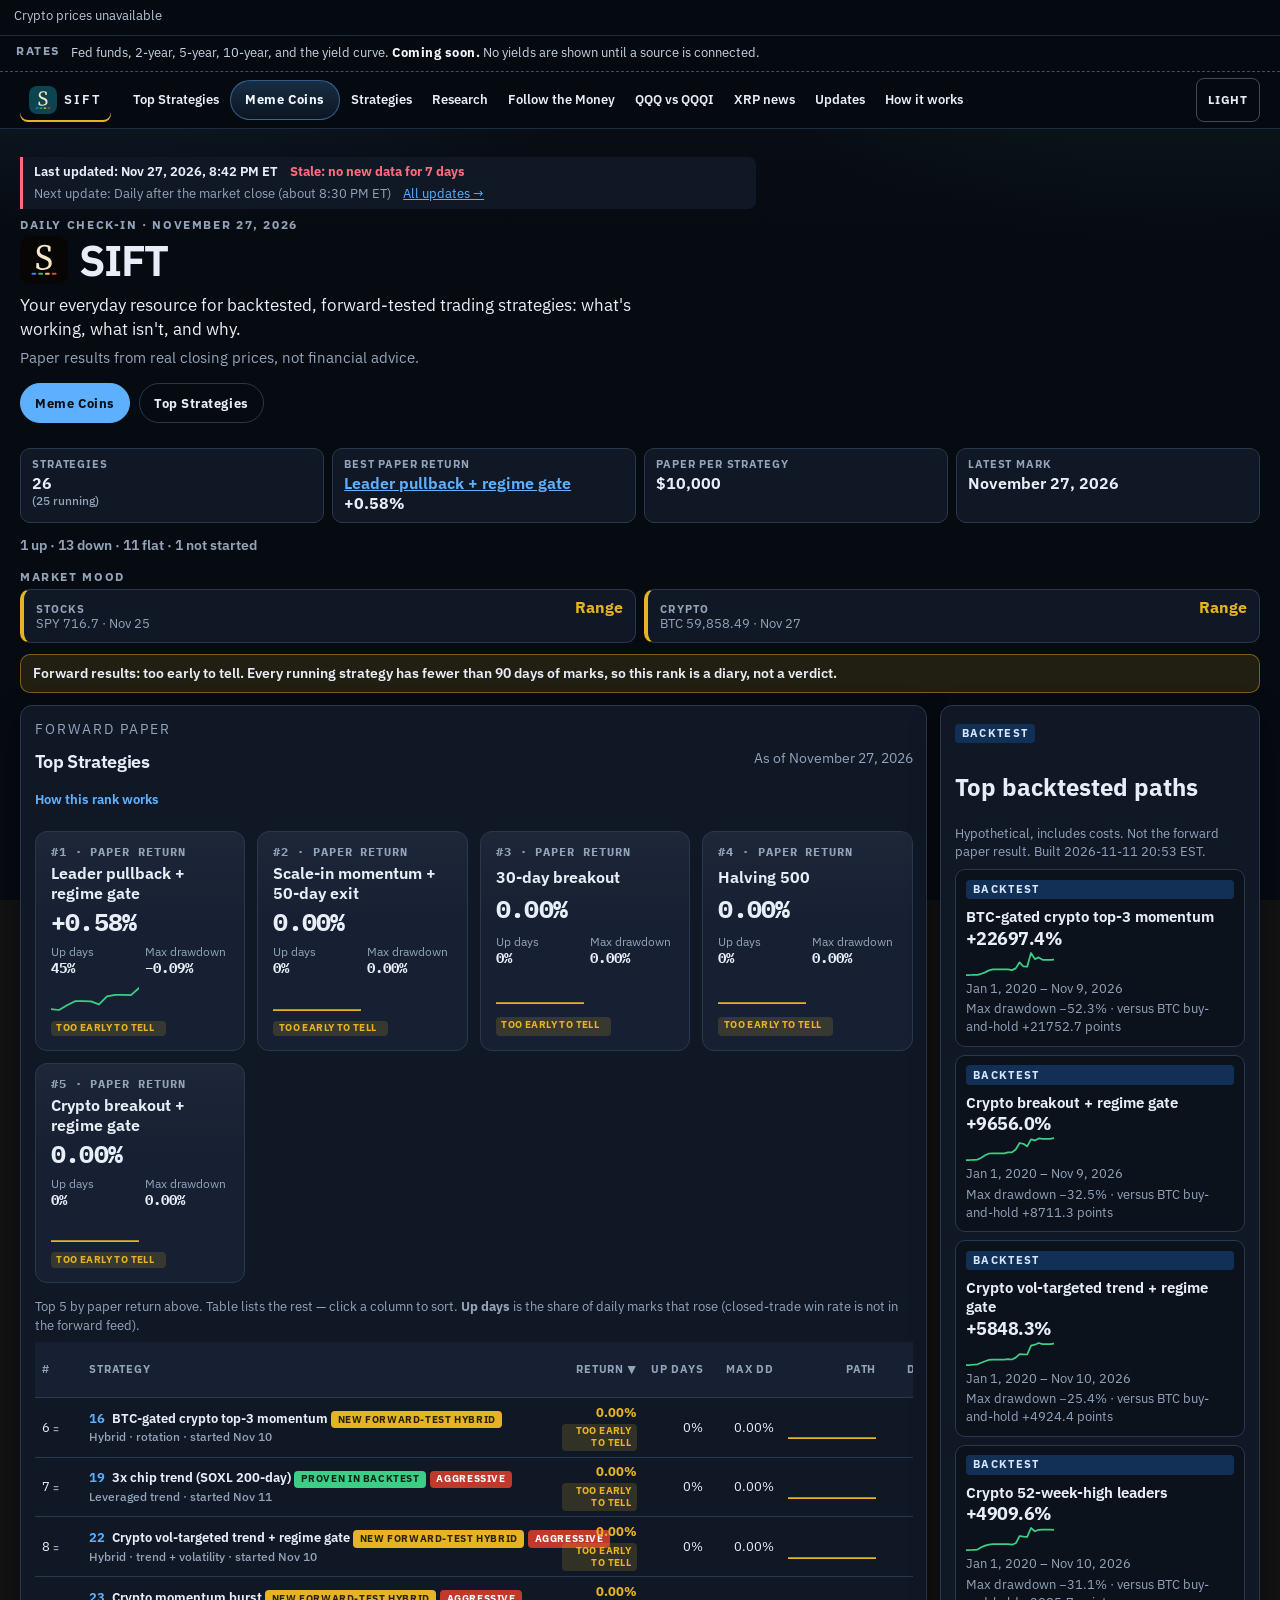
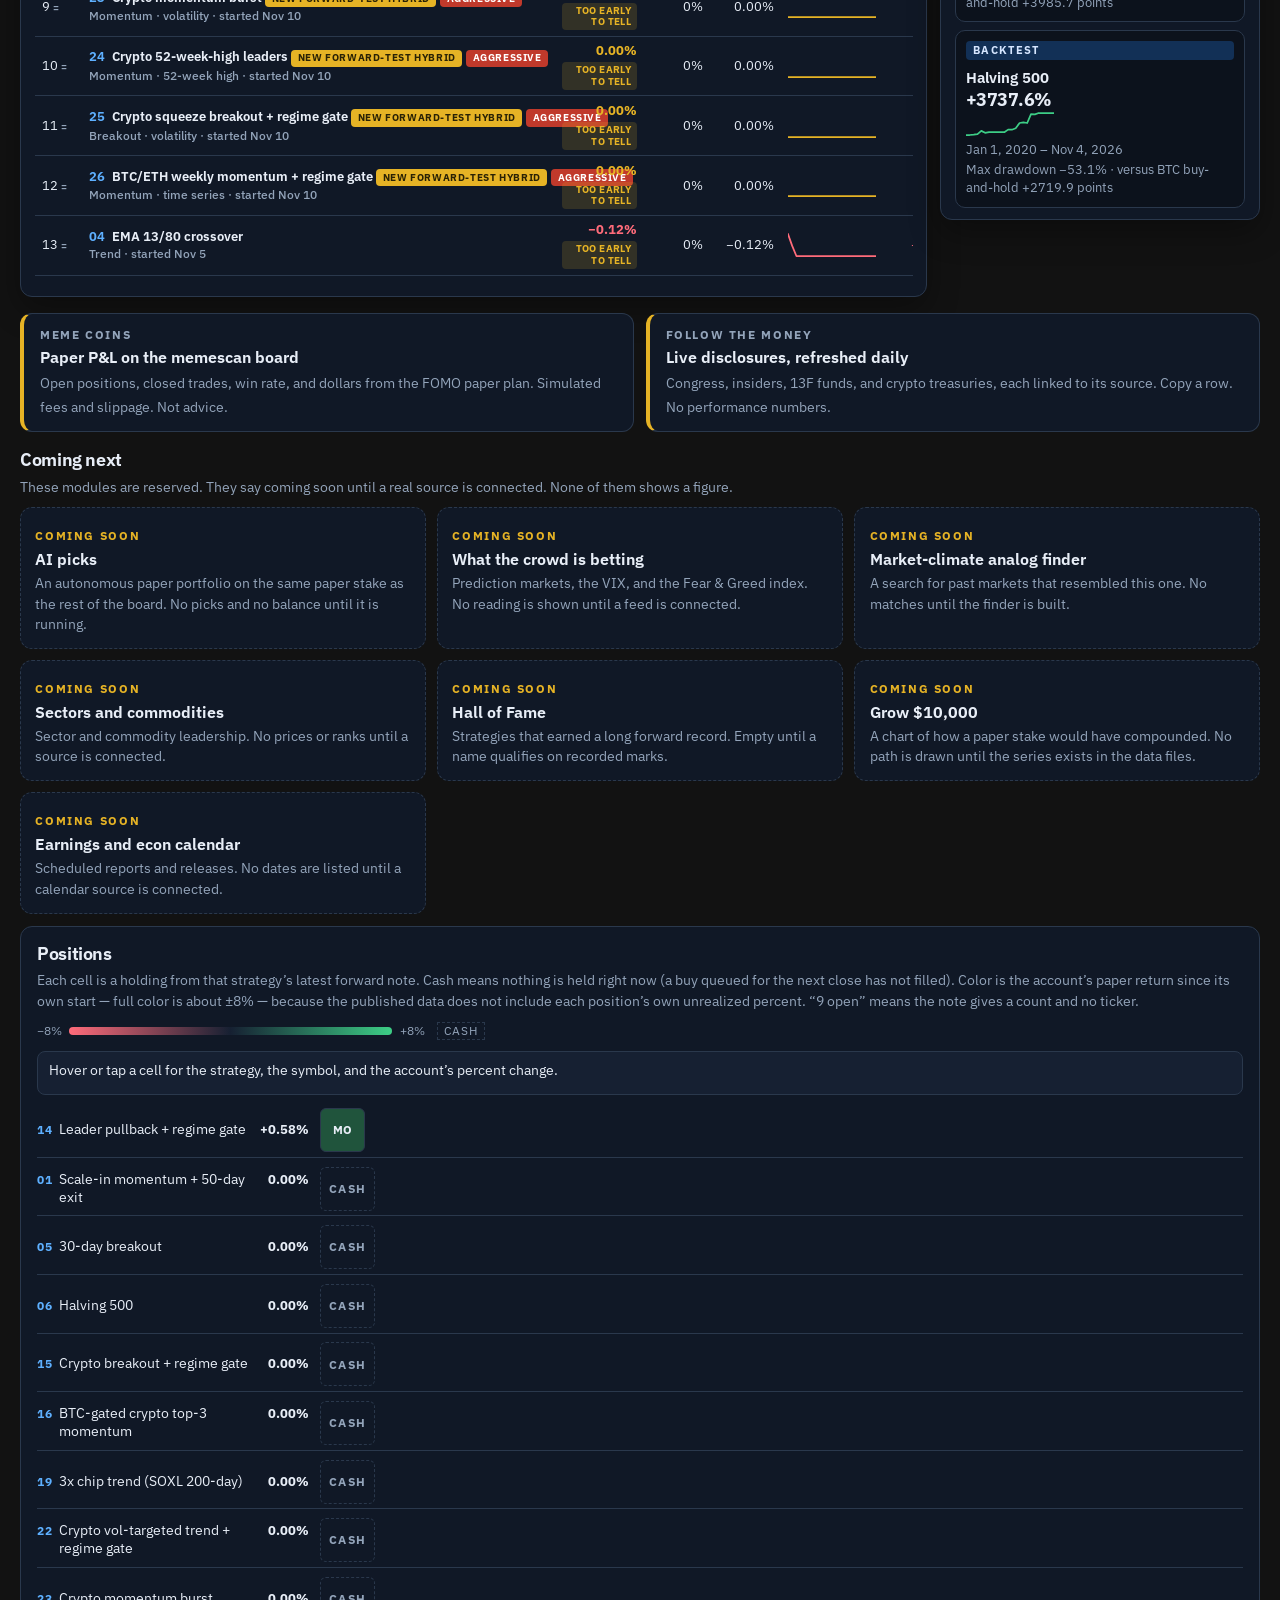
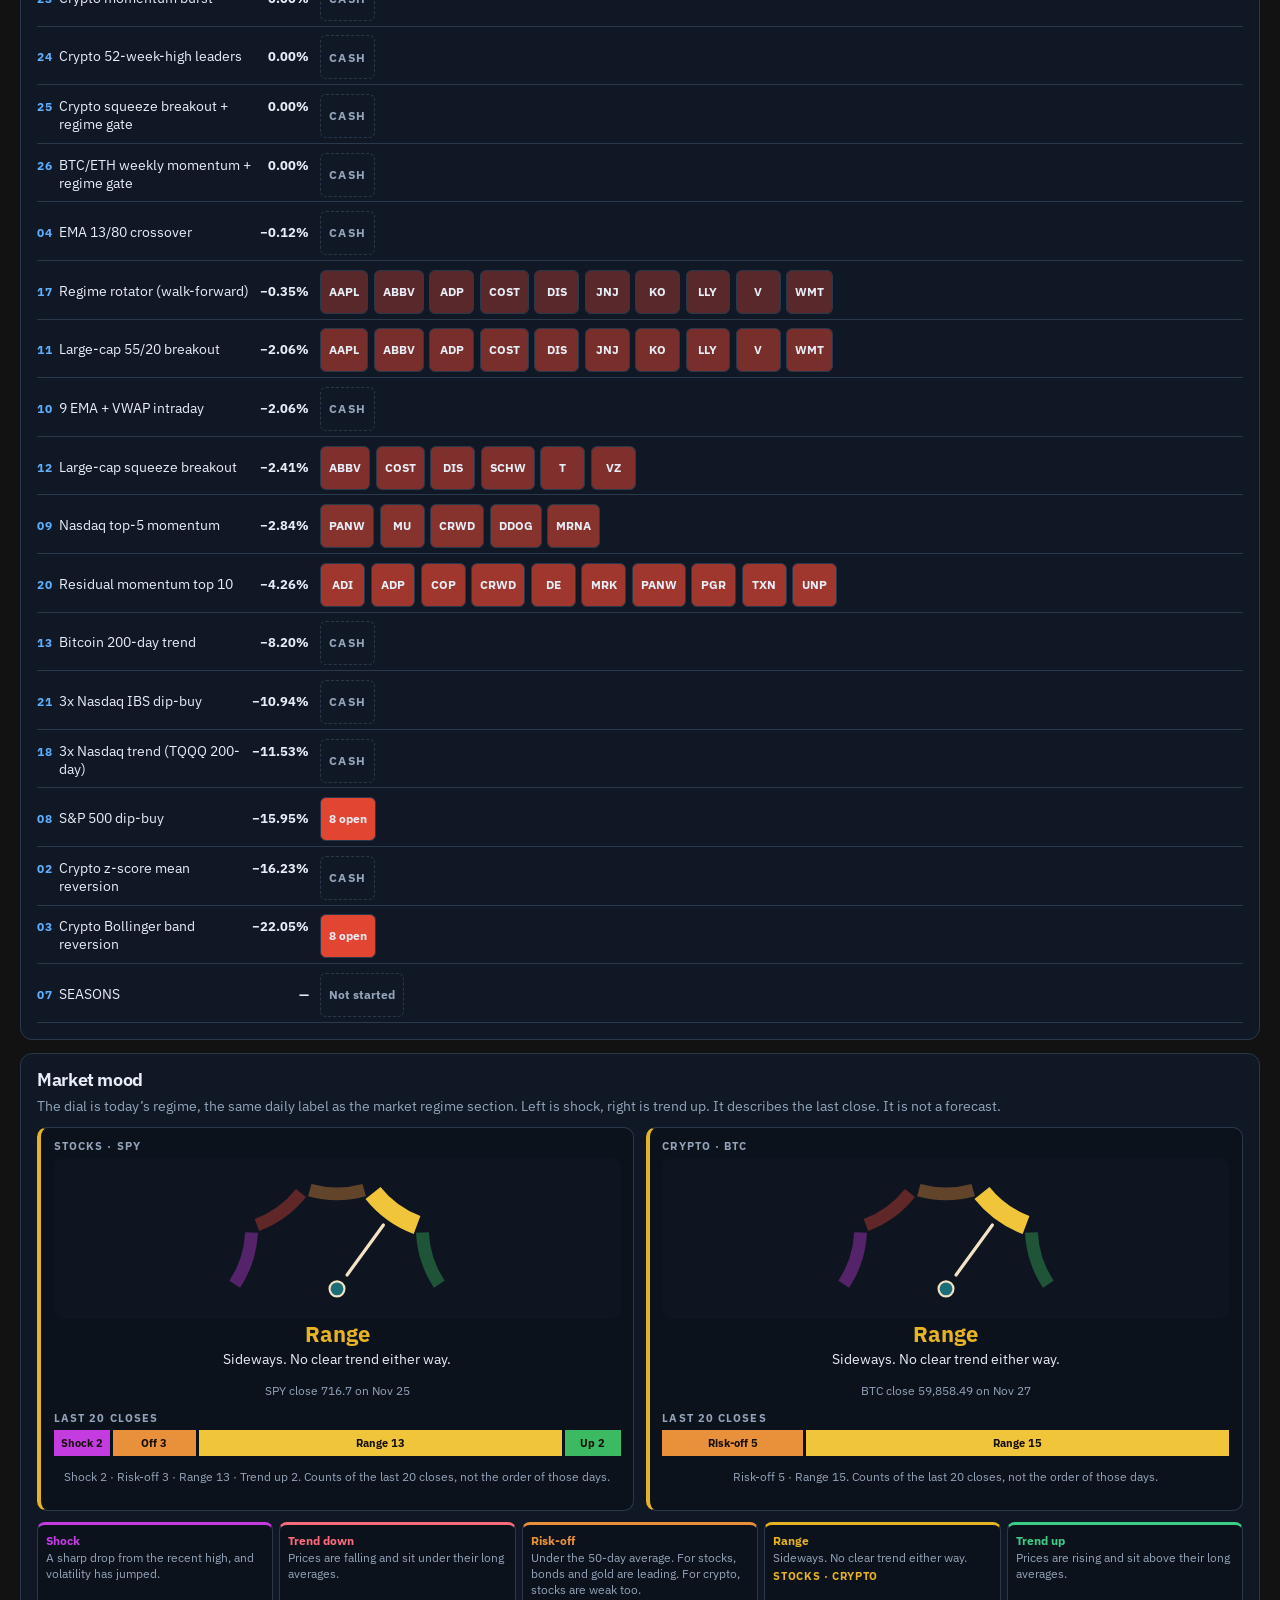
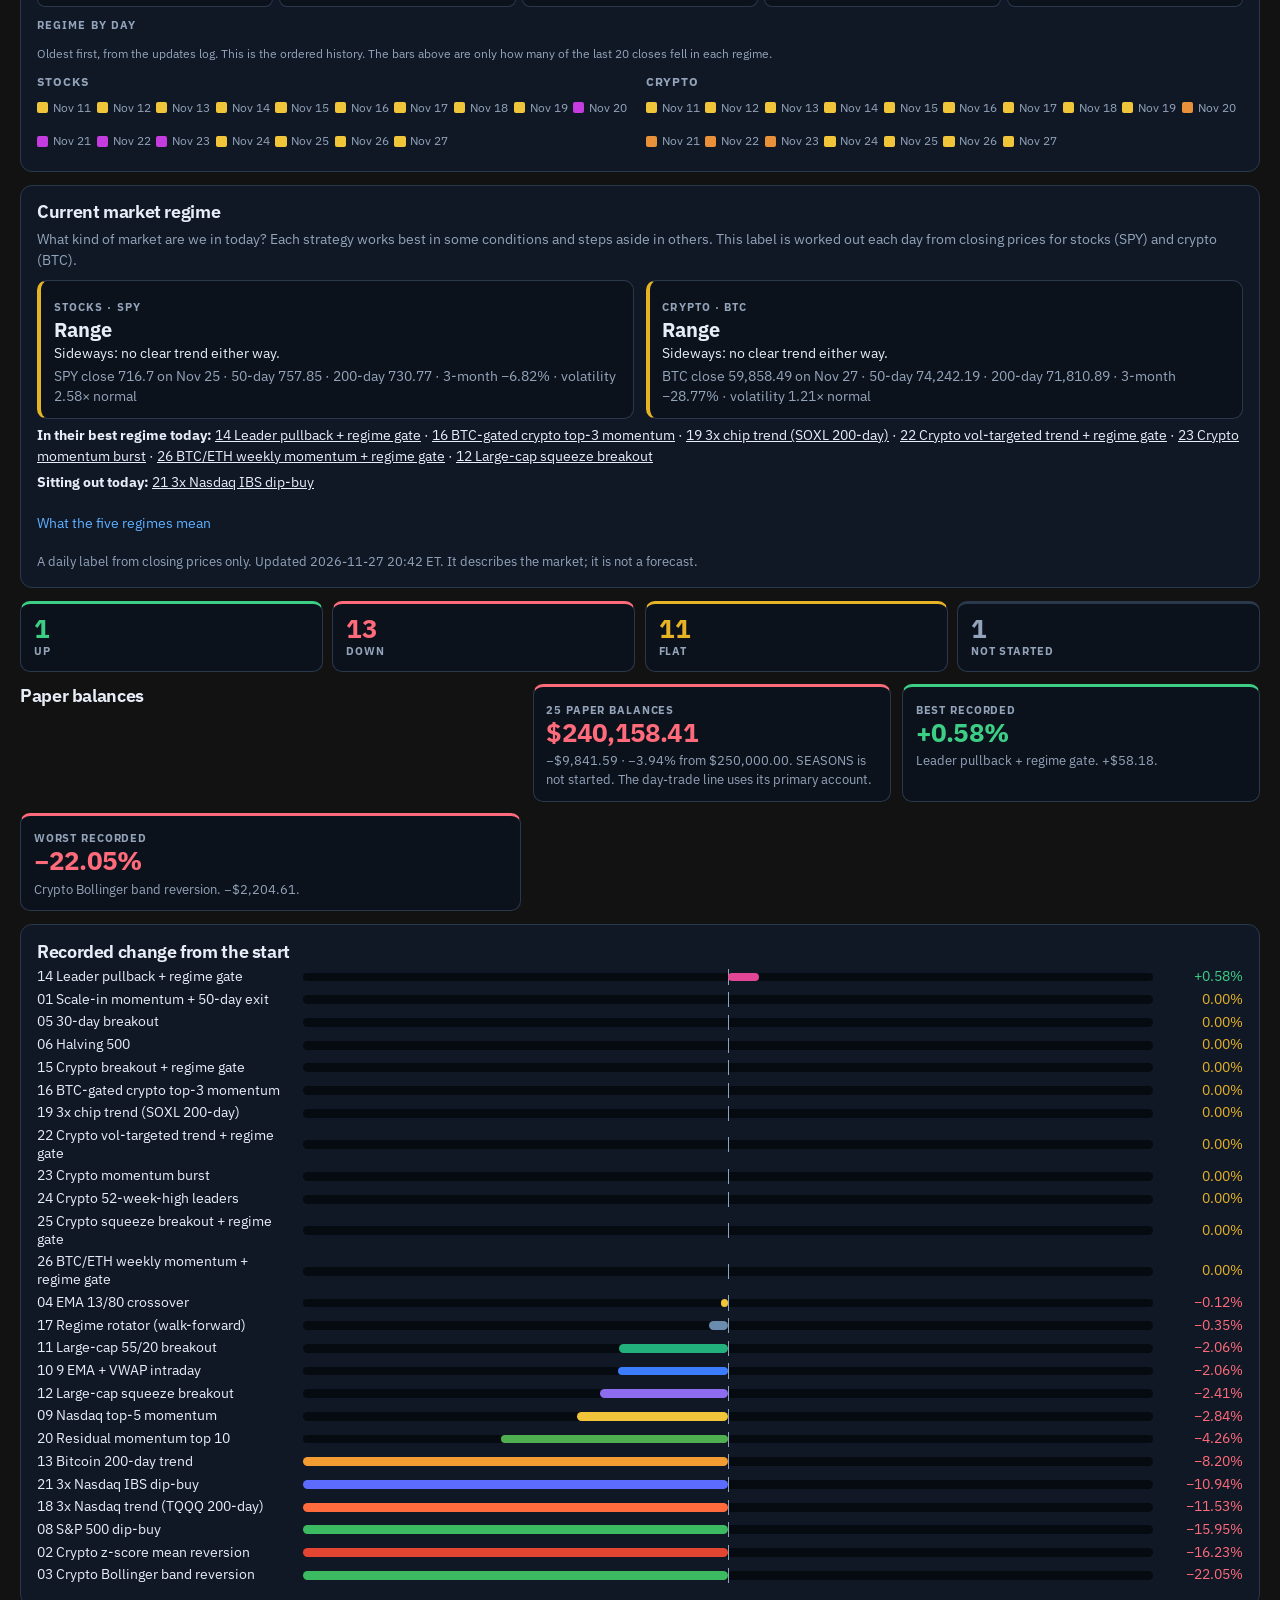
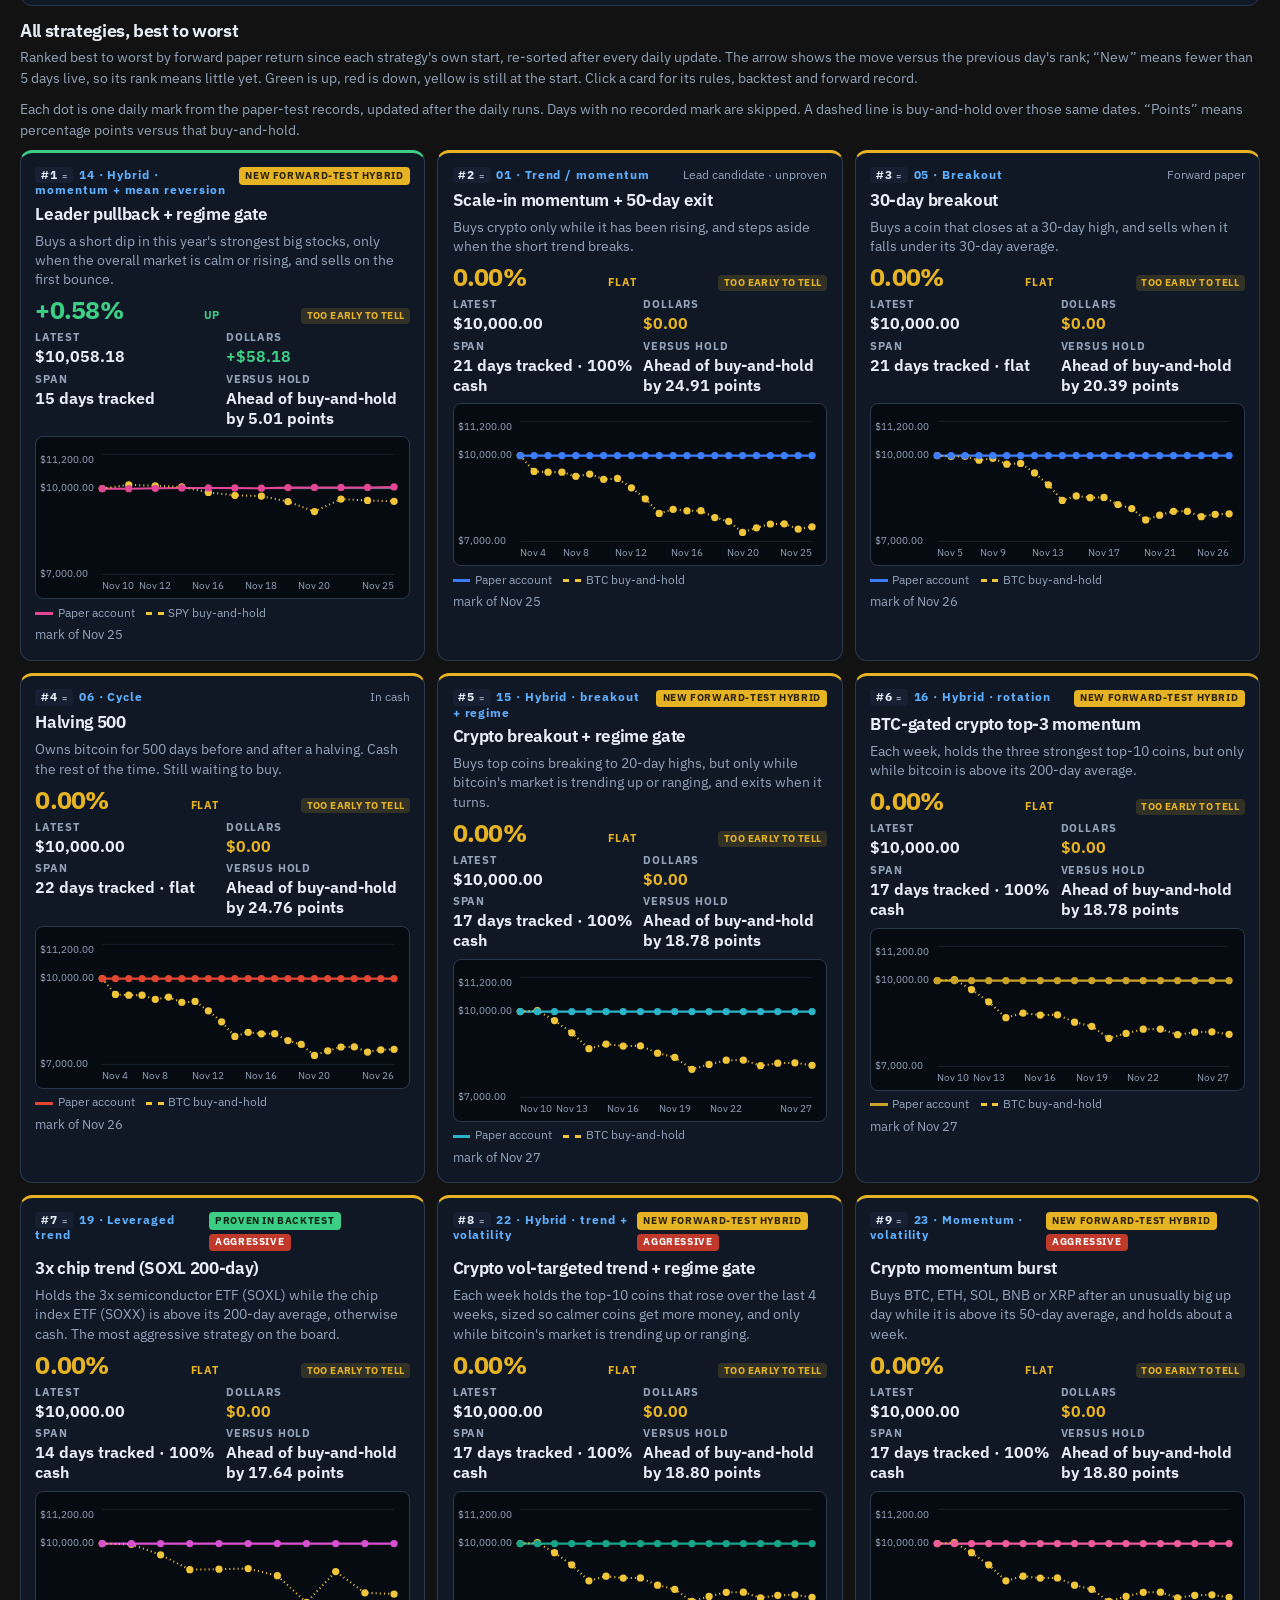
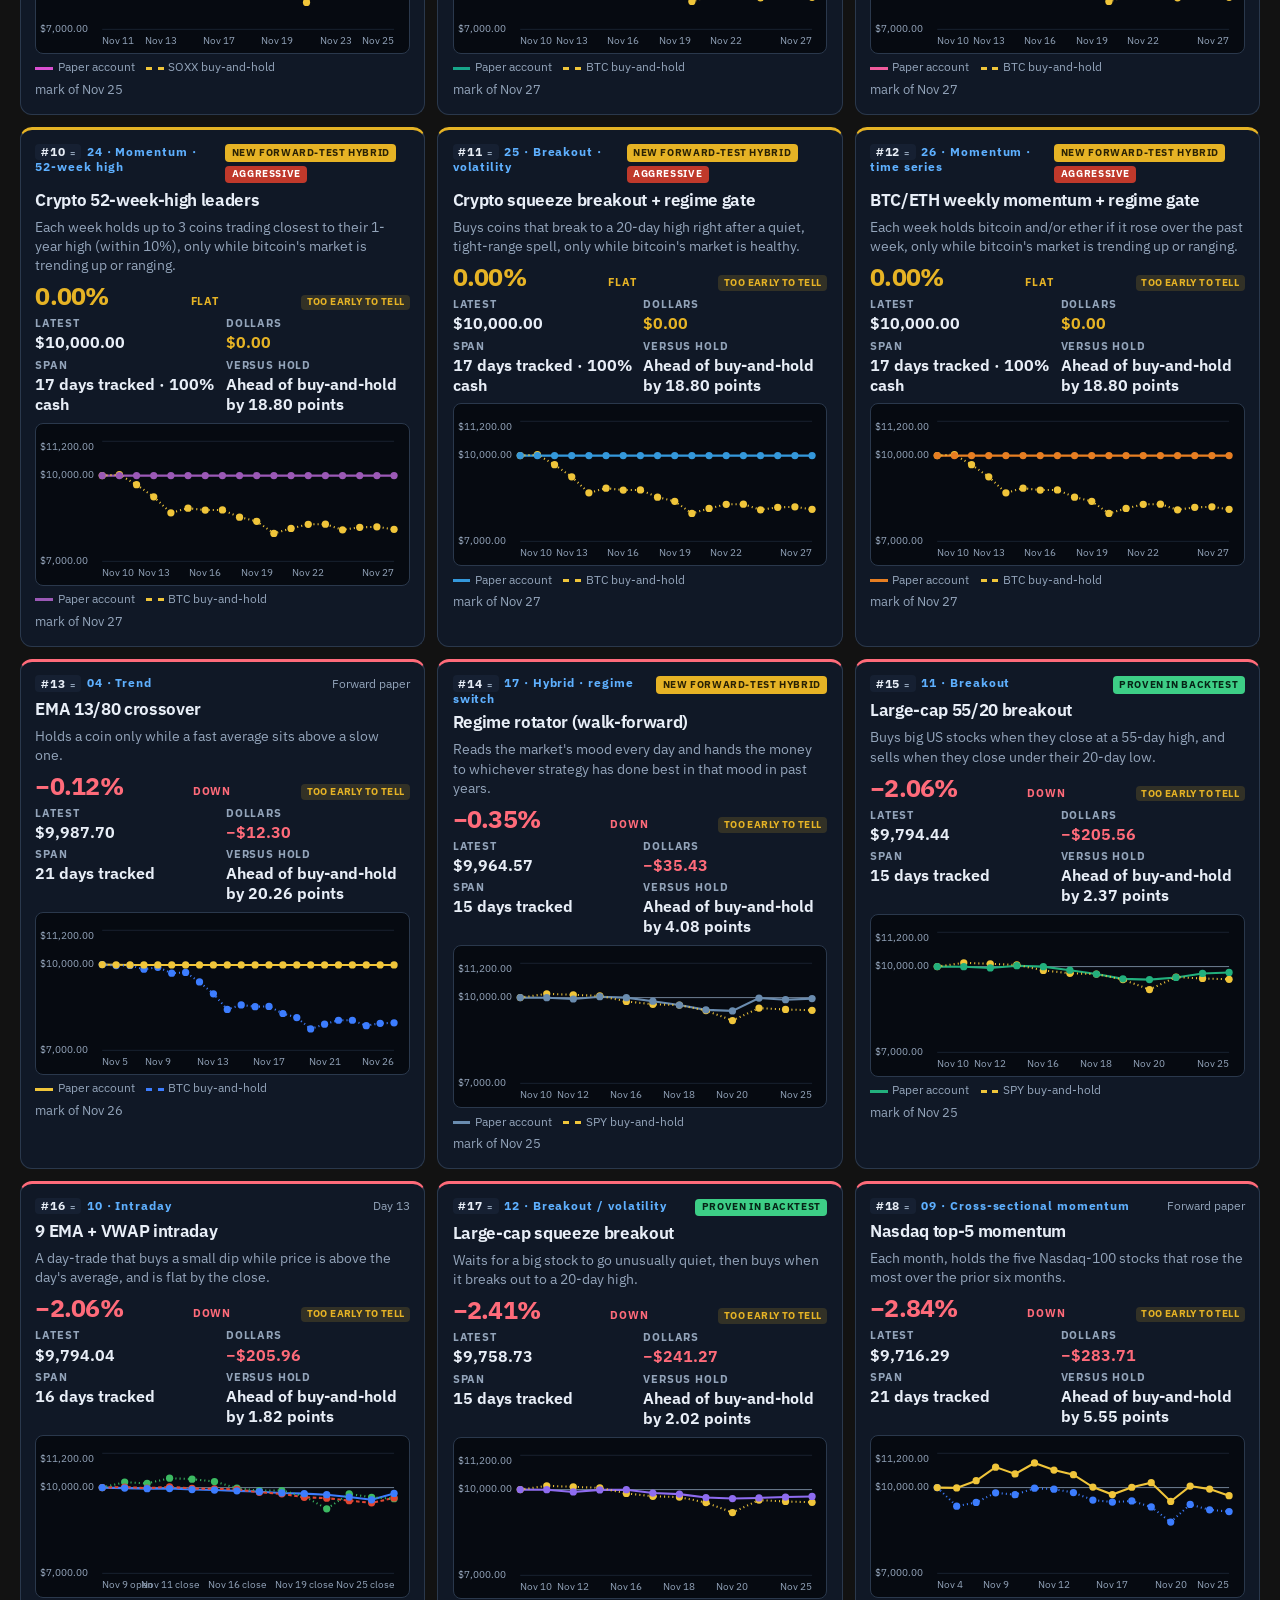
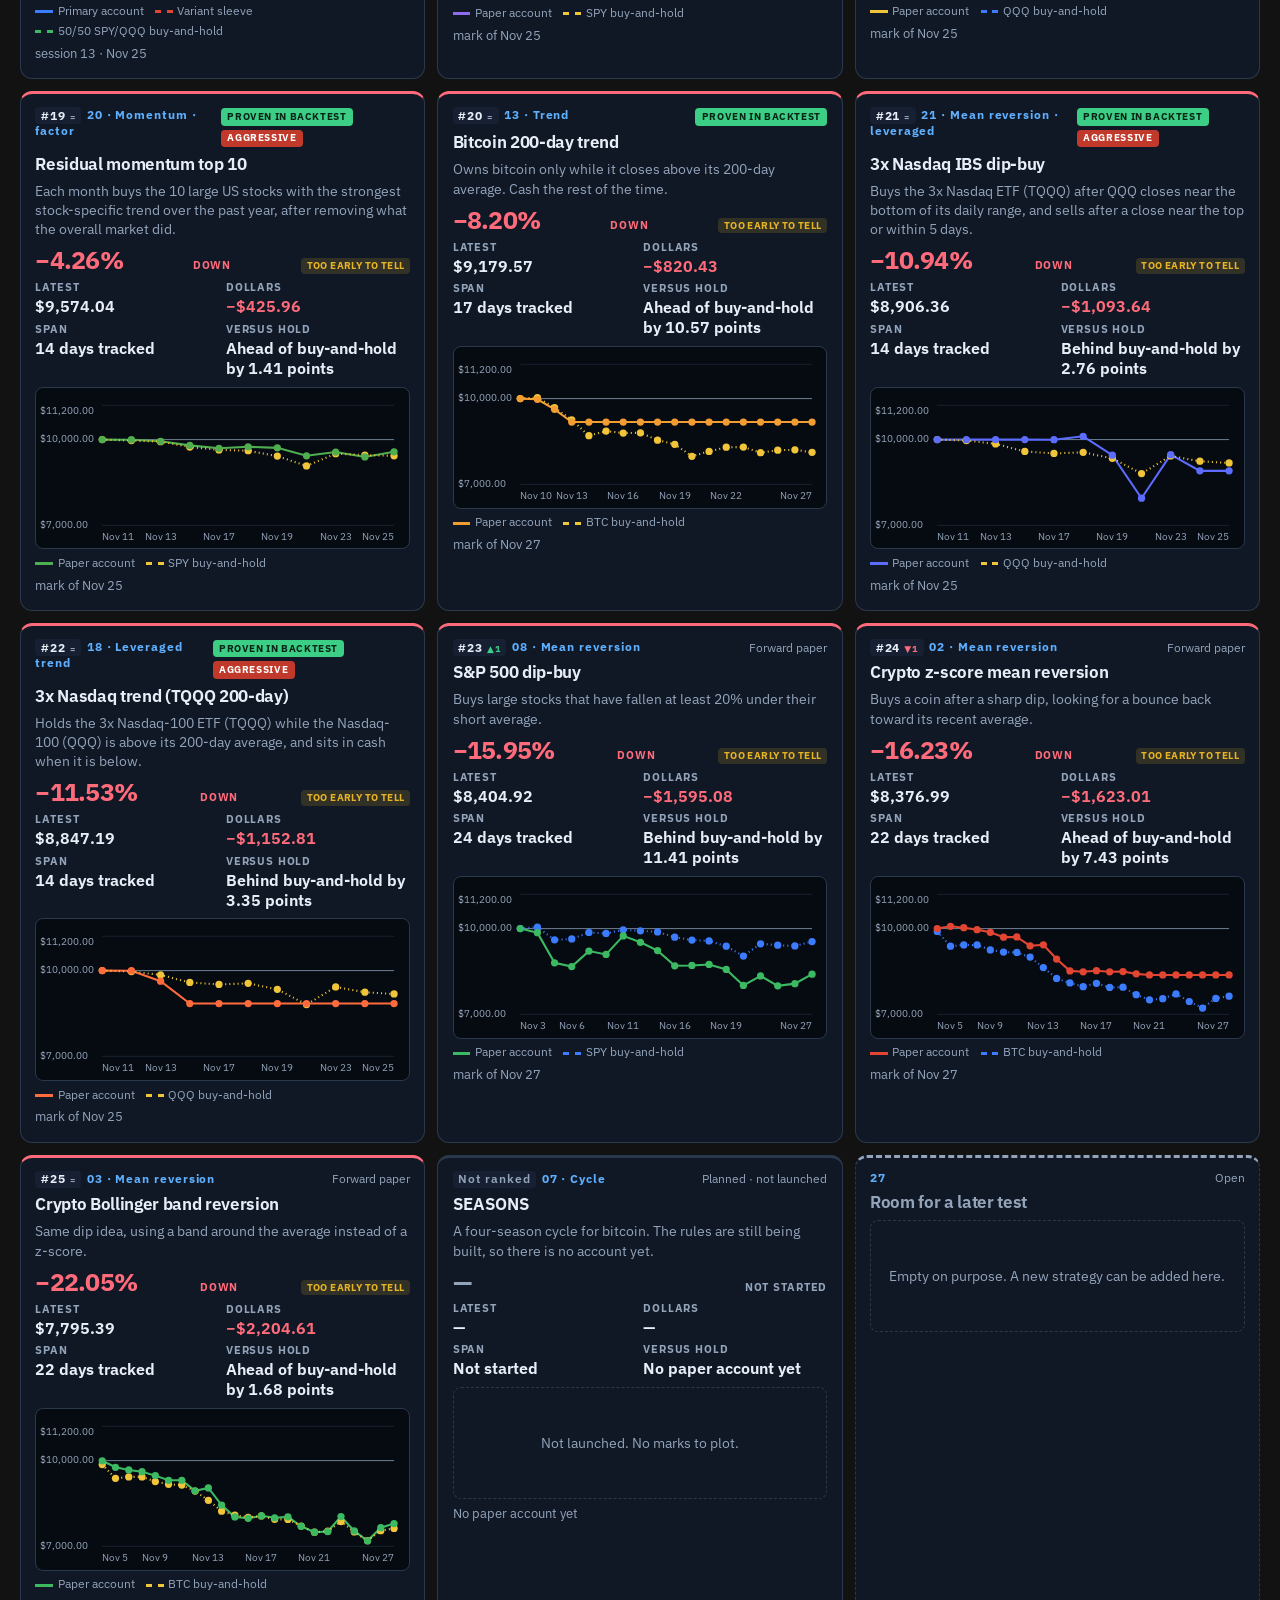
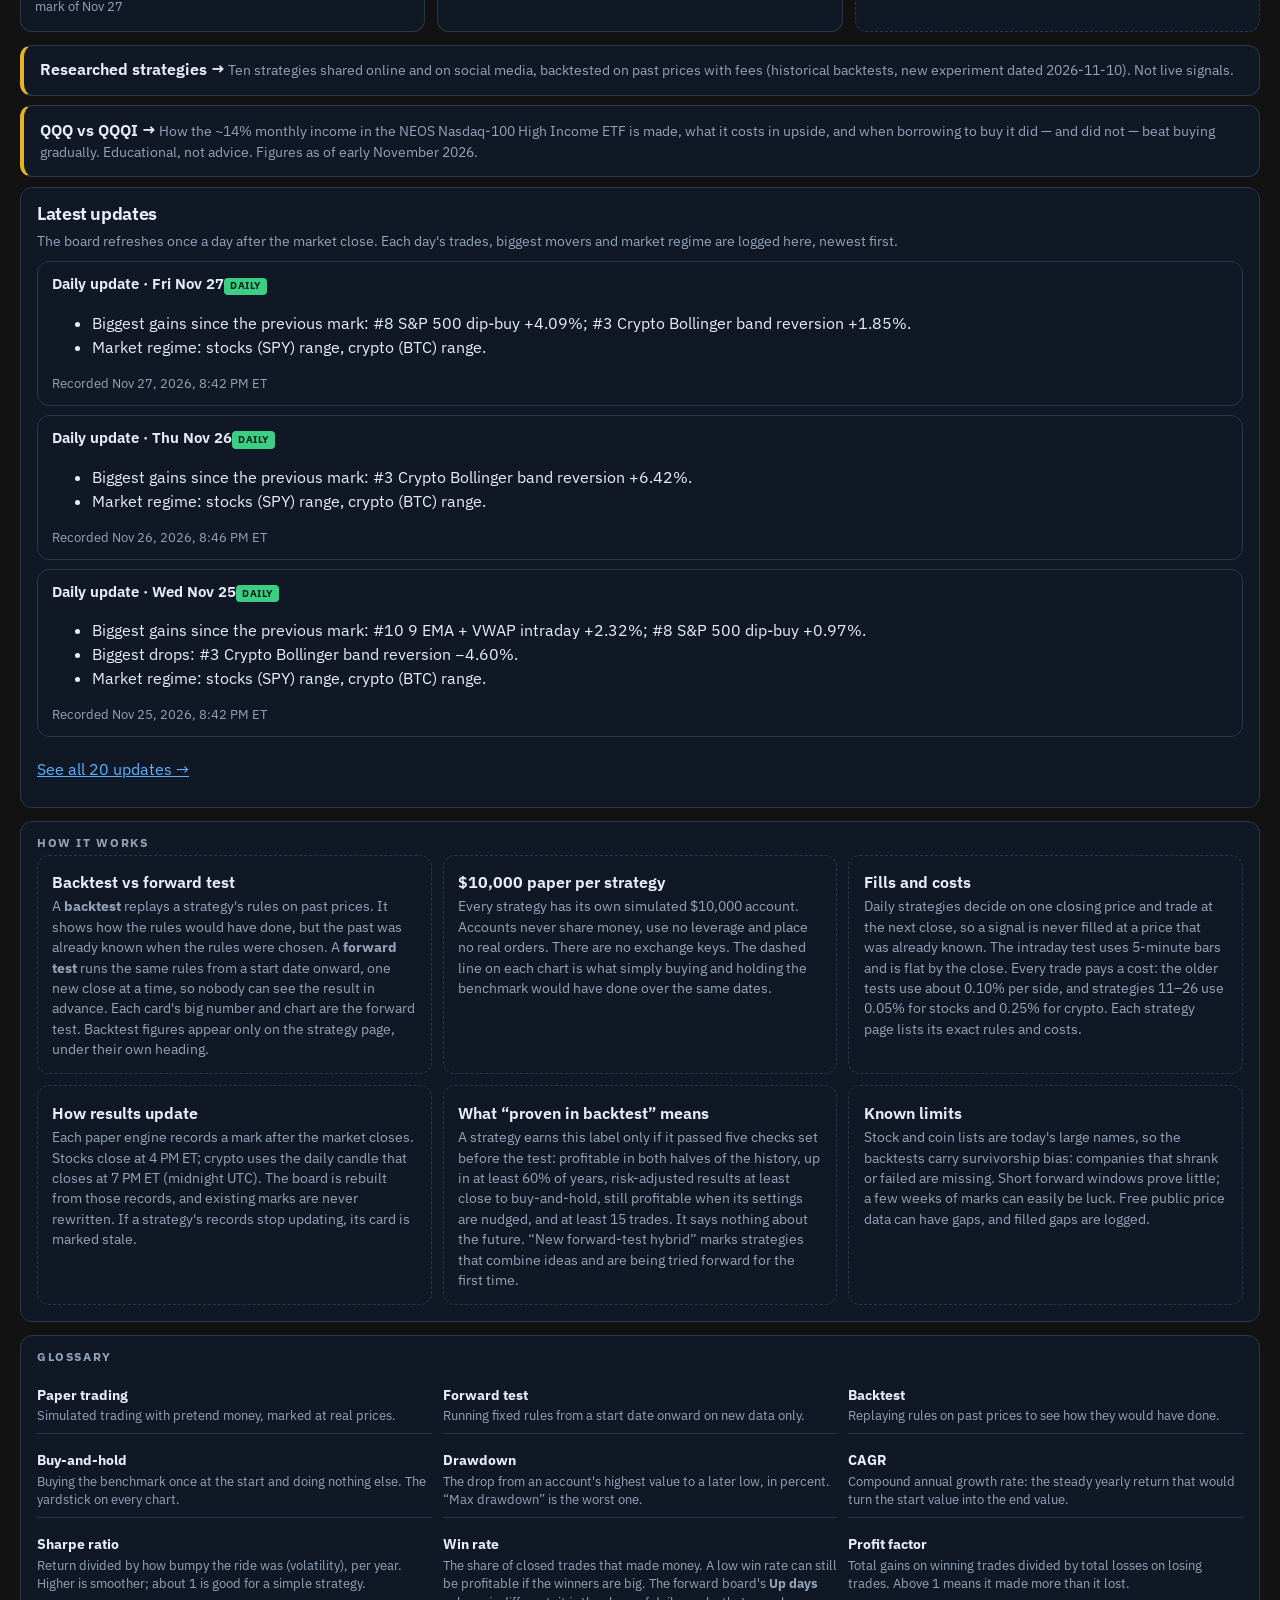
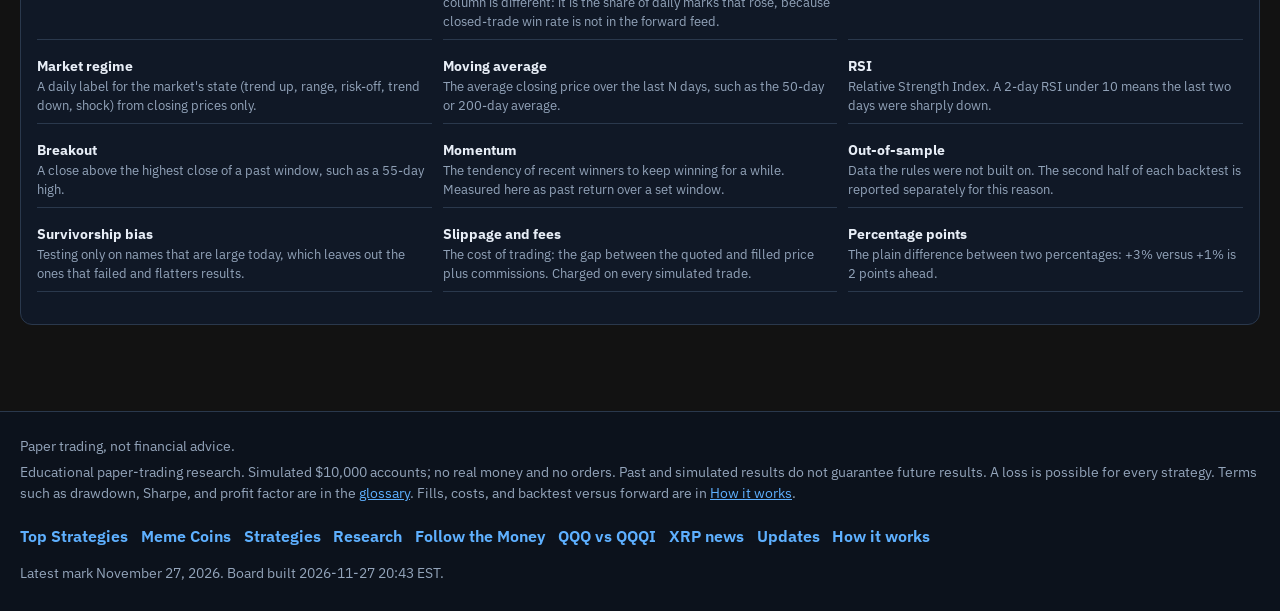
==== commit 16455c14: "Redesign site as a polished paper-trading research board Add competitor redesign notes, lead the hom" ====
--- a/index.html
+++ b/index.html
@@ -30,7 +30,10 @@
   <meta name="twitter:title" content="SIFT">
   <meta name="twitter:description" content="Your everyday resource for backtested, forward-tested trading strategies: what's working, what isn't, and why. Paper results from real closing prices, not financial advice.">
   <meta name="twitter:image" content="https://butlerwake-alt.github.io/sift/og-image.png">
-  <link rel="stylesheet" href="styles.css?v=202611272043">
+  <link rel="preconnect" href="https://fonts.googleapis.com">
+  <link rel="preconnect" href="https://fonts.gstatic.com" crossorigin>
+  <link href="https://fonts.googleapis.com/css2?family=IBM+Plex+Mono:wght@500;600;700&family=IBM+Plex+Sans:wght@400;500;600;700&display=swap" rel="stylesheet">
+  <link rel="stylesheet" href="styles.css?v=202611280300">
 </head>
 <body id="top">
   <a class="skip-link" href="#main">Skip to content</a>
@@ -47,11 +50,11 @@
         <div class="nav-bar">
           <a class="nav-brand" href="index.html" aria-current="page"><img src="favicon.svg" width="28" height="28" alt=""><span>SIFT</span></a>
           <div class="nav-panel" id="site-menu">
-            <a href="#leaderboard">Leaderboard</a>
+            <a href="#leaderboard">Top Strategies</a>
+            <a class="nav-cta" href="memescan.html">Meme Coins</a>
             <a href="#board">Strategies</a>
             <a href="research.html">Research</a>
             <a href="follow_money.html">Follow the Money</a>
-            <a href="memescan.html">Memescan audit</a>
             <a href="qqqi.html">QQQ vs QQQI</a>
             <a href="news.html">XRP news</a>
             <a href="updates.html">Updates</a>
@@ -64,7 +67,7 @@
     </header>
   </div>
   <main id="main" class="wrap">
-    <section class="hero">
+    <section class="hero hero-board">
       <div class="hero-copy">
         <p class="updated-stamp" id="updated-stamp"><b id="stamp-when">Last updated: Nov 27, 2026, 8:42 PM ET</b><span class="stamp-next">Next update: daily after the market close (about 8:30 PM ET)</span><a href="updates.html">All updates →</a></p>
         <p class="eyebrow" id="hero-kicker">Daily check-in · November 11, 2026</p>
@@ -74,6 +77,10 @@
         </div>
         <p class="lede">Your everyday resource for backtested, forward-tested trading strategies: what's working, what isn't, and why.</p>
         <p class="hero-note">Paper results from real closing prices, not financial advice.</p>
+        <div class="hero-actions">
+          <a class="btn-cta btn-cta-solid" href="memescan.html">Meme Coins</a>
+          <a class="btn-cta btn-cta-ghost" href="#leaderboard">Top Strategies</a>
+        </div>
       </div>
       <dl class="hero-facts" id="hero-facts"></dl>
       <p class="score-line" id="score-line"></p>
@@ -95,10 +102,10 @@
     </section>
 
     <div class="callout-row">
-      <a class="home-callout" href="#leaderboard">
-        <p class="kicker">Copy a strategy</p>
-        <strong>Take the published rules to a paper account</strong>
-        <span>Open a name on the leaderboard. The strategy page lists the rules, the latest holdings when they are on record, and buttons to copy or download them.</span>
+      <a class="home-callout" href="memescan.html">
+        <p class="kicker">Meme Coins</p>
+        <strong>Paper P&amp;L on the memescan board</strong>
+        <span>Open positions, closed trades, win rate, and dollars from the FOMO paper plan. Simulated fees and slippage. Not advice.</span>
       </a>
       <a class="home-callout" href="follow_money.html">
         <p class="kicker">Follow the Money</p>
@@ -246,7 +253,7 @@
             <div><dt>Drawdown</dt><dd>The drop from an account's highest value to a later low, in percent. “Max drawdown” is the worst one.</dd></div>
             <div><dt>CAGR</dt><dd>Compound annual growth rate: the steady yearly return that would turn the start value into the end value.</dd></div>
             <div><dt>Sharpe ratio</dt><dd>Return divided by how bumpy the ride was (volatility), per year. Higher is smoother; about 1 is good for a simple strategy.</dd></div>
-            <div><dt>Win rate</dt><dd>The share of closed trades that made money. A low win rate can still be profitable if the winners are big.</dd></div>
+            <div><dt>Win rate</dt><dd>The share of closed trades that made money. A low win rate can still be profitable if the winners are big. The forward board's <b>Up days</b> column is different: it is the share of daily marks that rose, because closed-trade win rate is not in the forward feed.</dd></div>
             <div><dt>Profit factor</dt><dd>Total gains on winning trades divided by total losses on losing trades. Above 1 means it made more than it lost.</dd></div>
             <div><dt>Market regime</dt><dd>A daily label for the market's state (trend up, range, risk-off, trend down, shock) from closing prices only.</dd></div>
             <div><dt>Moving average</dt><dd>The average closing price over the last N days, such as the 50-day or 200-day average.</dd></div>
@@ -267,11 +274,11 @@
       <p class="footer-kicker">Paper trading, not financial advice.</p>
       <p>Educational paper-trading research. Simulated $10,000 accounts; no real money and no orders. Past and simulated results do not guarantee future results. A loss is possible for every strategy. Terms such as drawdown, Sharpe, and profit factor are in the <a href="#glossary">glossary</a>. Fills, costs, and backtest versus forward are in <a href="#method">How it works</a>.</p>
       <nav class="footer-nav" aria-label="Footer">
-        <a href="#leaderboard">Leaderboard</a>
+        <a href="#leaderboard">Top Strategies</a>
+        <a href="memescan.html">Meme Coins</a>
         <a href="#board">Strategies</a>
         <a href="research.html">Research</a>
         <a href="follow_money.html">Follow the Money</a>
-        <a href="memescan.html">Memescan audit</a>
         <a href="qqqi.html">QQQ vs QQQI</a>
         <a href="news.html">XRP news</a>
         <a href="updates.html">Updates</a>
@@ -283,7 +290,7 @@
   </footer>
   <nav class="tabbar" aria-label="Mobile">
     <a href="index.html" aria-current="page"><span>Home</span></a>
-    <a href="index.html#board"><span>Strategies</span></a>
+    <a href="index.html#leaderboard"><span>Top</span></a>
     <a href="follow_money.html" aria-label="Follow the Money"><span>Money</span></a>
     <a href="memescan.html"><span>Memes</span></a>
     <a href="news.html"><span>News</span></a>
@@ -292,11 +299,11 @@
     <a href="videos.html" data-videos-nav hidden><span>Videos</span></a>
   </nav>
   <a class="to-top" href="#top" aria-label="Back to top">↑</a>
-  <script src="site-config.js?v=202611272043"></script>
-  <script src="data.js?v=202611272043"></script>
-  <script src="app.js?v=202611272043"></script>
+  <script src="site-config.js?v=202611280300"></script>
+  <script src="data.js?v=202611280300"></script>
+  <script src="app.js?v=202611280300"></script>
   <script>renderBoard();</script>
-  <script src="videos.js?v=202611272043"></script>
-  <script src="site-chrome.js?v=202611272043"></script>
+  <script src="videos.js?v=202611280300"></script>
+  <script src="site-chrome.js?v=202611280300"></script>
 </body>
 </html>
--- a/styles.css
+++ b/styles.css
@@ -2,34 +2,35 @@
 
 :root, html[data-theme="dark"] {
   color-scheme: dark;
-  --bg: #070b12;
-  --bg-elev: #0e1520;
-  --panel: #121a27;
-  --panel-2: #182232;
+  --bg: #060a11;
+  --bg-elev: #0c121c;
+  --panel: #101826;
+  --panel-2: #162032;
   --line: #2a384c;
   --cream: #e8eef7;
-  --muted: #9aabc0;
-  --teal: #6ea8fe;
+  --muted: #93a4ba;
+  --teal: #5eb0ff;
   --blue: #8eb6ff;
   --green: #3dce86;
   --red: #ff6b7a;
   --yellow: #e6b325;
-  --black: #070b12;
-  --nav: #070b12;
+  --black: #060a11;
+  --nav: #050910;
   --nav-ink: #e8eef7;
-  --nav-line: #243044;
+  --nav-line: #1e2c40;
   --chart-grid: #2a384c;
   --chart-zero: #8ea2bb;
-  --shadow: 0 10px 28px rgba(0, 0, 0, 0.28);
+  --shadow: 0 12px 32px rgba(0, 0, 0, 0.32);
   --serif: "Iowan Old Style", Palatino, "Palatino Linotype", Georgia, serif;
-  --sans: "Segoe UI", system-ui, sans-serif;
-  --mono: ui-monospace, "SFMono-Regular", Menlo, Consolas, monospace;
+  --sans: "IBM Plex Sans", "Segoe UI", system-ui, sans-serif;
+  --mono: "IBM Plex Mono", ui-monospace, Menlo, Consolas, monospace;
   --page: 1240px;
   --nav-h: 56px;
   --radius: 12px;
   --up: var(--green);
   --down: var(--red);
   --flat: var(--yellow);
+  --glow: rgba(94, 176, 255, 0.14);
 }
 
 html[data-theme="light"] {
@@ -53,6 +54,13 @@
   --chart-grid: #d5deea;
   --chart-zero: #5c6f88;
   --shadow: 0 8px 24px rgba(16, 32, 51, 0.08);
+  --glow: rgba(29, 78, 158, 0.08);
+}
+html[data-theme="light"] body {
+  background:
+    radial-gradient(1100px 520px at 8% -8%, var(--glow), transparent 58%),
+    radial-gradient(900px 480px at 92% 0%, rgba(6, 118, 71, 0.06), transparent 52%),
+    linear-gradient(180deg, #f5f8fc 0%, var(--bg) 28%, var(--bg) 100%);
 }
 
 * { box-sizing: border-box; }
@@ -62,10 +70,15 @@
 body {
   min-height: 100vh;
   color: var(--cream);
-  background: var(--bg);
+  background:
+    radial-gradient(1100px 520px at 8% -8%, var(--glow), transparent 58%),
+    radial-gradient(900px 480px at 92% 0%, rgba(61, 206, 134, 0.08), transparent 52%),
+    linear-gradient(180deg, #0a1018 0%, var(--bg) 28%, var(--bg) 100%);
+  background-attachment: fixed;
   font: 16px/1.5 var(--sans);
   -webkit-font-smoothing: antialiased;
   text-rendering: optimizeLegibility;
+  font-variant-numeric: tabular-nums;
 }
 a { color: var(--teal); }
 button, a.card { font: inherit; color: inherit; }
@@ -229,6 +242,48 @@
 .nav-panel a[aria-current="page"], .tabbar a[aria-current="page"] {
   color: #f6d56a;
   background: rgba(230, 179, 37, 0.12);
+}
+.nav-panel a.nav-cta,
+a.btn-cta {
+  display: inline-flex;
+  align-items: center;
+  justify-content: center;
+  gap: 0.35rem;
+  min-height: 40px;
+  padding: 0.35rem 0.9rem;
+  border-radius: 999px;
+  border: 1px solid rgba(94, 176, 255, 0.45);
+  background: linear-gradient(180deg, rgba(94, 176, 255, 0.22), rgba(94, 176, 255, 0.08));
+  color: #f2f7ff;
+  text-decoration: none;
+  font: 700 0.82rem/1 var(--sans);
+  letter-spacing: 0.04em;
+  white-space: nowrap;
+}
+.nav-panel a.nav-cta:hover,
+a.btn-cta:hover {
+  background: linear-gradient(180deg, rgba(94, 176, 255, 0.34), rgba(94, 176, 255, 0.14));
+}
+.nav-panel a.nav-cta[aria-current="page"] {
+  color: #071018;
+  background: var(--teal);
+  border-color: var(--teal);
+}
+a.btn-cta.btn-cta-solid {
+  background: var(--teal);
+  border-color: var(--teal);
+  color: #071018;
+}
+a.btn-cta.btn-cta-ghost {
+  background: transparent;
+  border-color: var(--line);
+  color: var(--cream);
+}
+.hero-actions {
+  display: flex;
+  flex-wrap: wrap;
+  gap: 0.55rem;
+  margin: 0.85rem 0 0;
 }
 .nav-toggle, .theme-toggle {
   display: inline-flex;
@@ -267,6 +322,17 @@
   gap: 0.8rem 1.5rem;
   align-items: end;
   padding: 1.15rem 0 0.35rem;
+}
+.hero.hero-board {
+  grid-template-columns: 1fr;
+  align-items: start;
+  padding-bottom: 0.15rem;
+}
+.hero.hero-board .hero-copy { max-width: 46rem; }
+.hero.hero-board .hero-facts {
+  display: grid;
+  grid-template-columns: repeat(4, minmax(0, 1fr));
+  margin-top: 0.75rem;
 }
 .eyebrow, .desk-label, .slot-kicker, .kicker {
   margin: 0 0 0.3rem;
@@ -405,6 +471,64 @@
 .lb-asof { margin: 0; color: var(--muted); font: 600 0.8rem/1.3 var(--sans); }
 .lb-help { margin: 0 0 0.55rem; color: var(--muted); font: 0.84rem/1.45 var(--sans); }
 .lb-help summary { min-height: 44px; display: flex; align-items: center; cursor: pointer; color: var(--teal); font-weight: 650; }
+.top-strats {
+  display: grid;
+  gap: 0.75rem;
+  grid-template-columns: repeat(auto-fit, minmax(210px, 1fr));
+  margin: 0 0 0.9rem;
+}
+.top-strat {
+  display: grid;
+  gap: 0.35rem;
+  padding: 0.9rem 0.95rem 0.85rem;
+  border: 1px solid var(--line);
+  border-radius: var(--radius);
+  background:
+    linear-gradient(180deg, rgba(255, 255, 255, 0.03), transparent 42%),
+    var(--panel-2);
+  text-decoration: none;
+  color: inherit;
+  min-height: 100%;
+  transition: border-color 0.15s ease, transform 0.15s ease;
+}
+.top-strat:hover {
+  border-color: rgba(94, 176, 255, 0.45);
+  transform: translateY(-1px);
+}
+.top-strat .ts-rank {
+  font: 700 0.72rem/1 var(--mono);
+  letter-spacing: 0.08em;
+  text-transform: uppercase;
+  color: var(--muted);
+}
+.top-strat .ts-name {
+  margin: 0;
+  font: 650 1rem/1.25 var(--sans);
+  color: var(--cream);
+}
+.top-strat .ts-ret {
+  font: 700 1.55rem/1.05 var(--mono);
+  letter-spacing: -0.03em;
+}
+.top-strat .ts-meta {
+  display: grid;
+  grid-template-columns: 1fr 1fr;
+  gap: 0.35rem 0.6rem;
+  margin: 0.15rem 0 0;
+  font: 0.78rem/1.3 var(--sans);
+  color: var(--muted);
+}
+.top-strat .ts-meta b {
+  display: block;
+  color: var(--cream);
+  font: 650 0.9rem/1.2 var(--mono);
+}
+.top-strat .ts-spark { margin-top: 0.15rem; }
+.lb-table-note {
+  margin: 0 0 0.45rem;
+  color: var(--muted);
+  font: 0.84rem/1.4 var(--sans);
+}
 
 .rtable { max-width: 100%; overflow-x: auto; margin: 0.2rem 0; }
 .lb-scroll { max-height: min(540px, calc(100vh - 270px)); overflow: auto; }
@@ -920,8 +1044,9 @@
   .col-mkt { display: none; }
 }
 @media (max-width: 980px) {
-  .desk-grid, .hero, .mood-pills, .book { grid-template-columns: 1fr; }
+  .desk-grid, .hero, .mood-pills, .book, .hero.hero-board .hero-facts { grid-template-columns: 1fr; }
   .soon-grid, .method-grid, .gloss, .video-grid { grid-template-columns: 1fr 1fr; }
+  .top-strats { grid-template-columns: 1fr 1fr; }
   .lb-scroll { max-height: none; }
 }
 @media (max-width: 800px) {
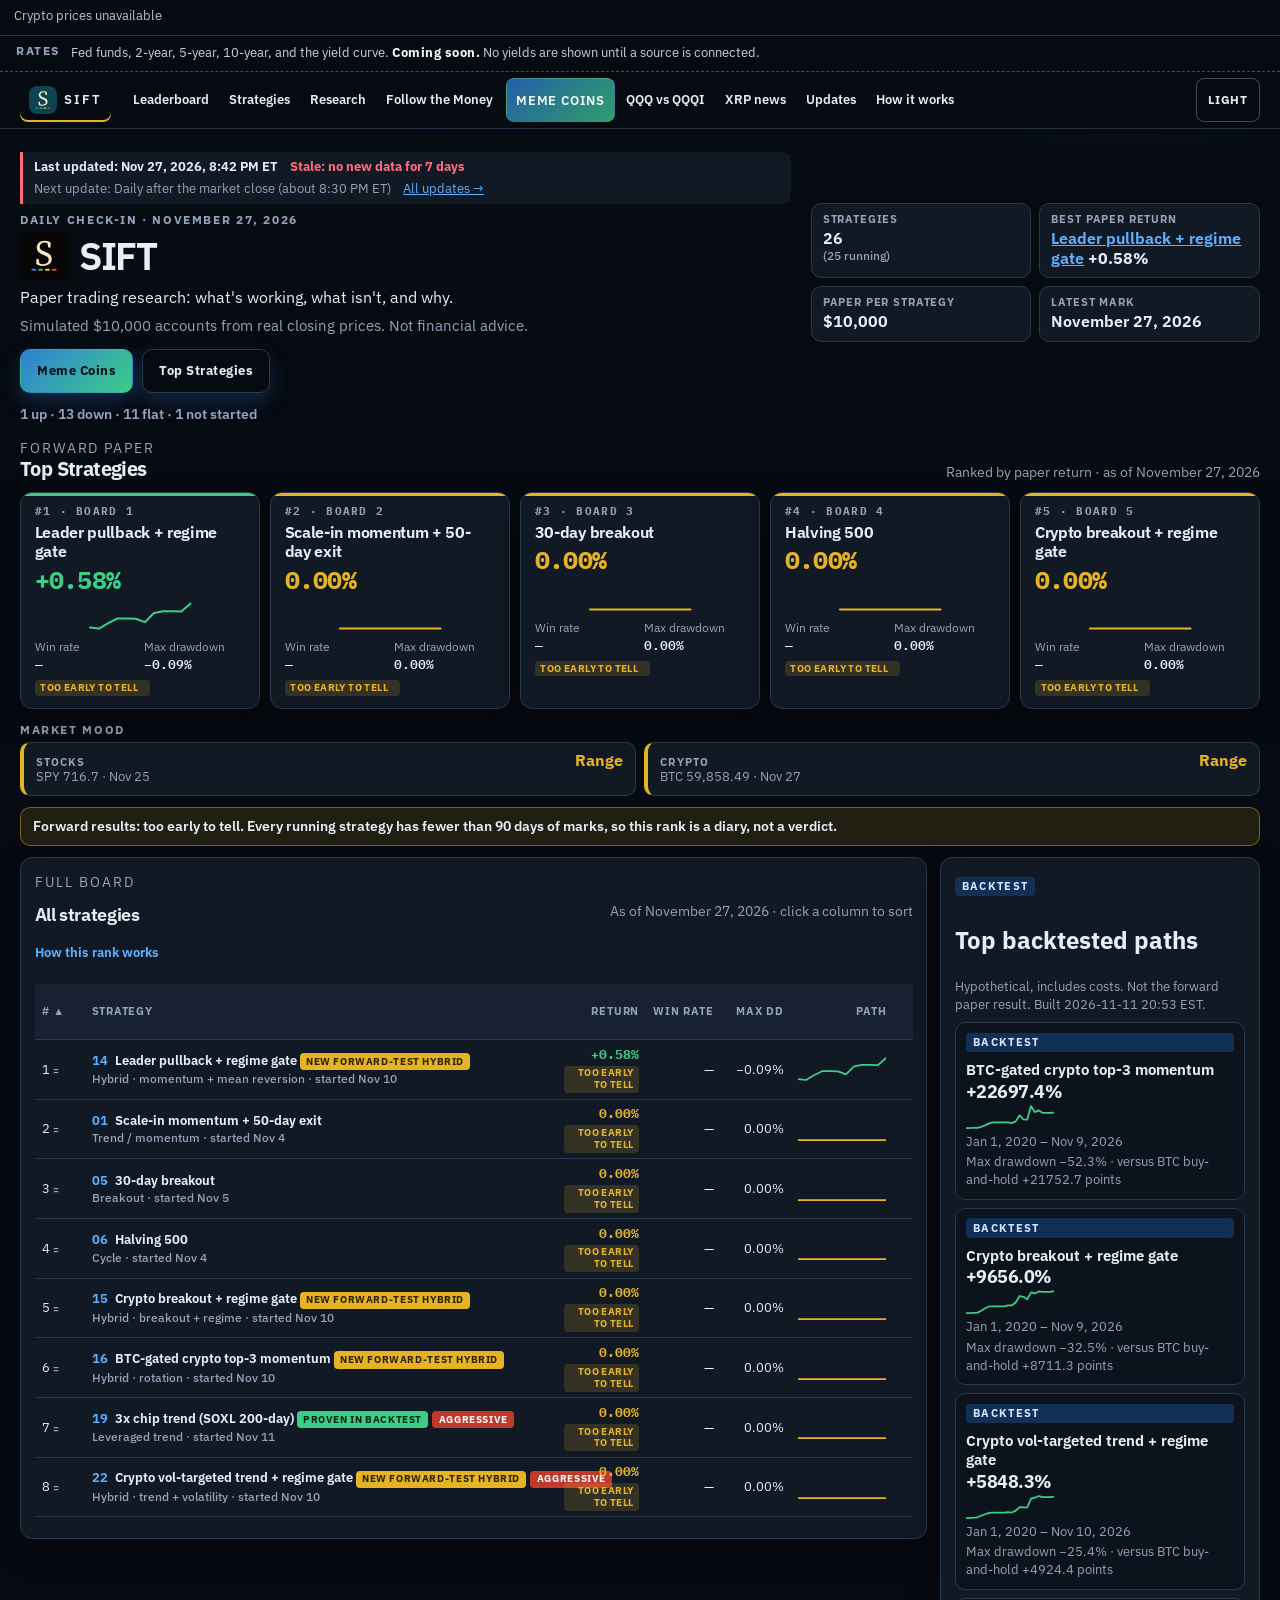
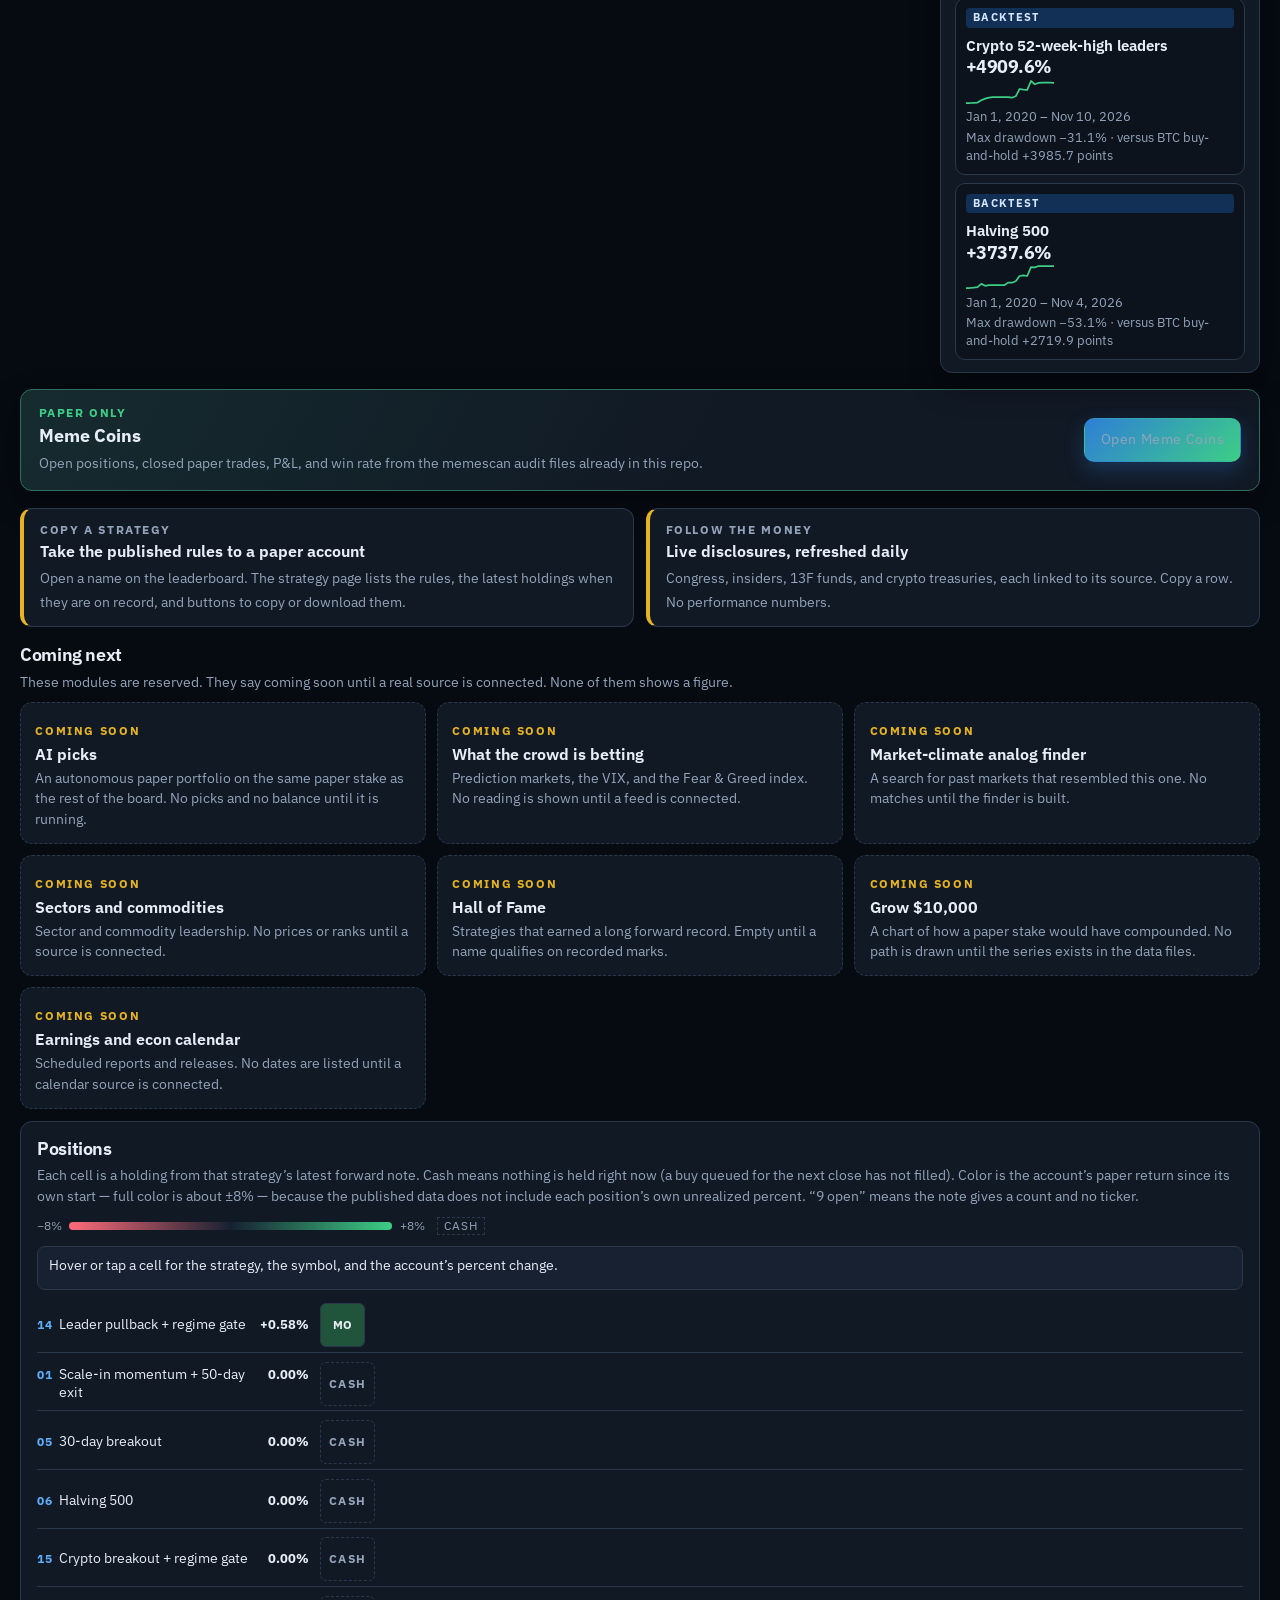
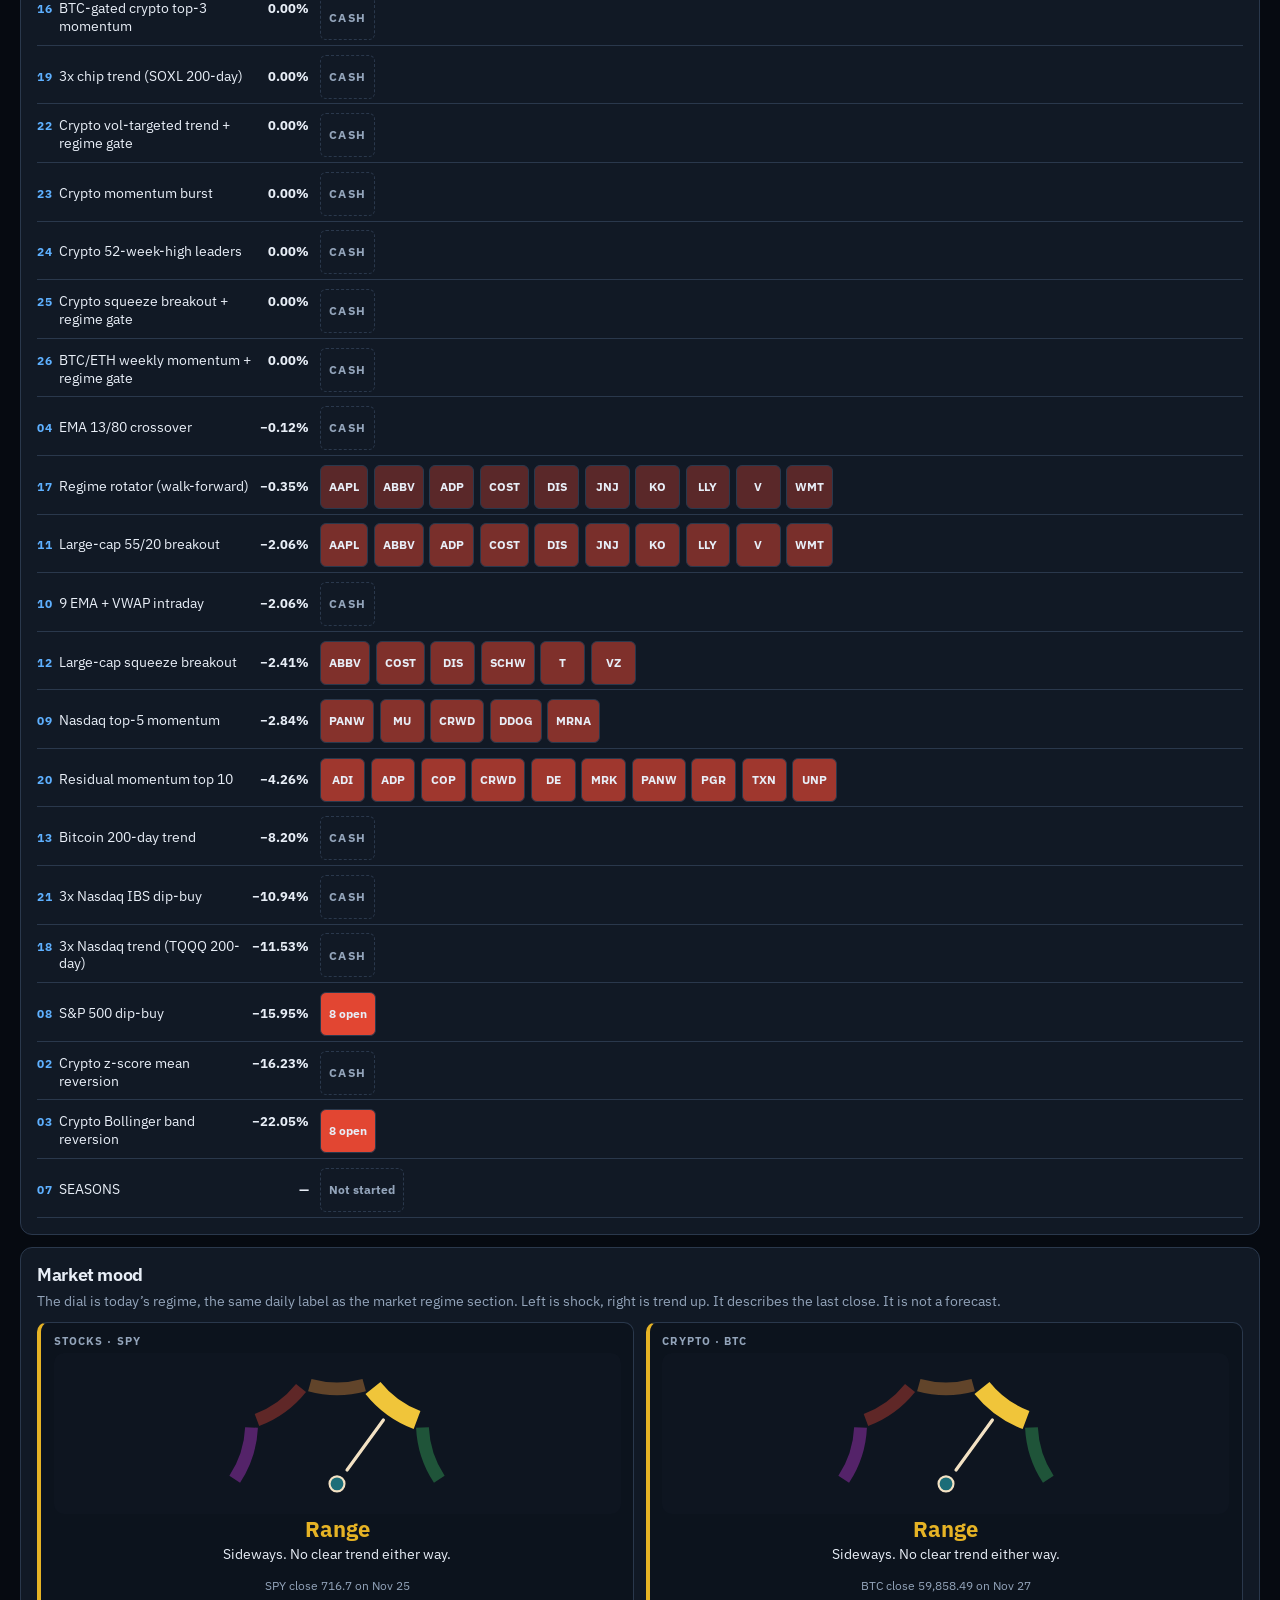
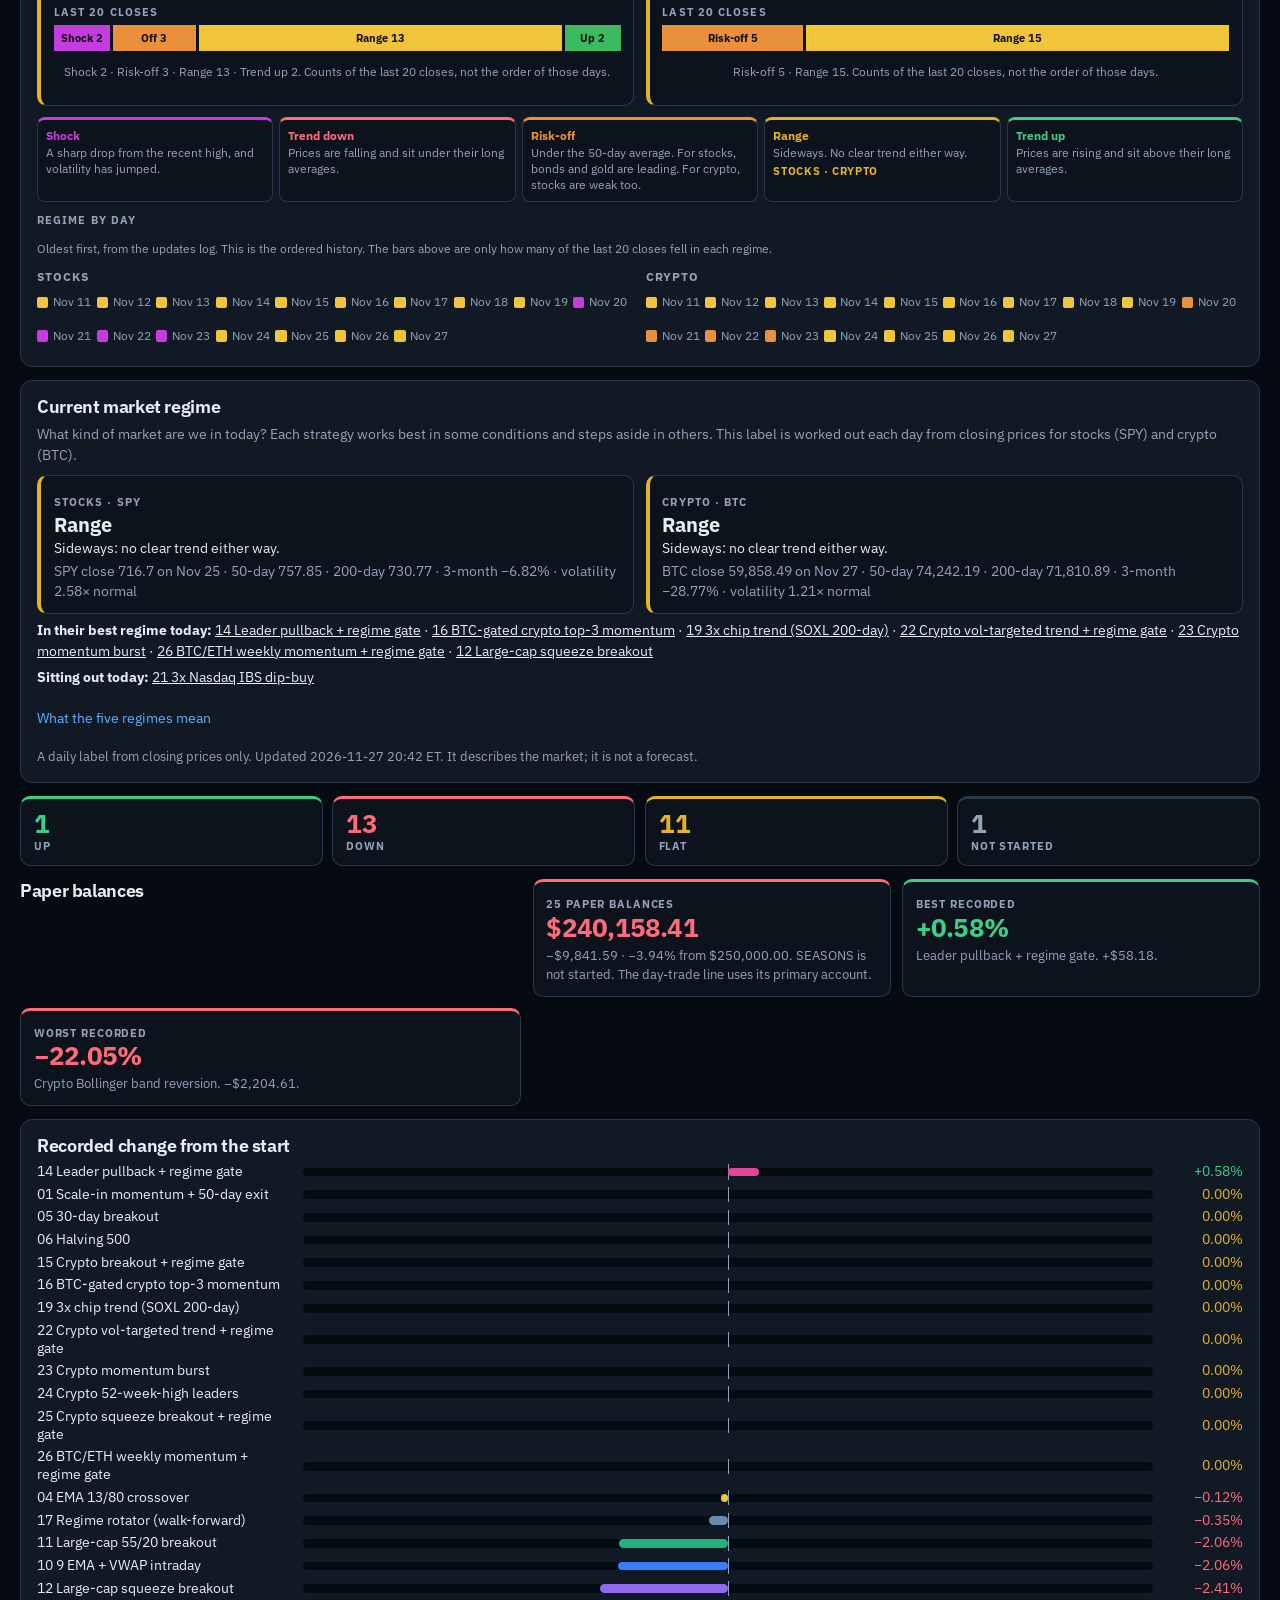
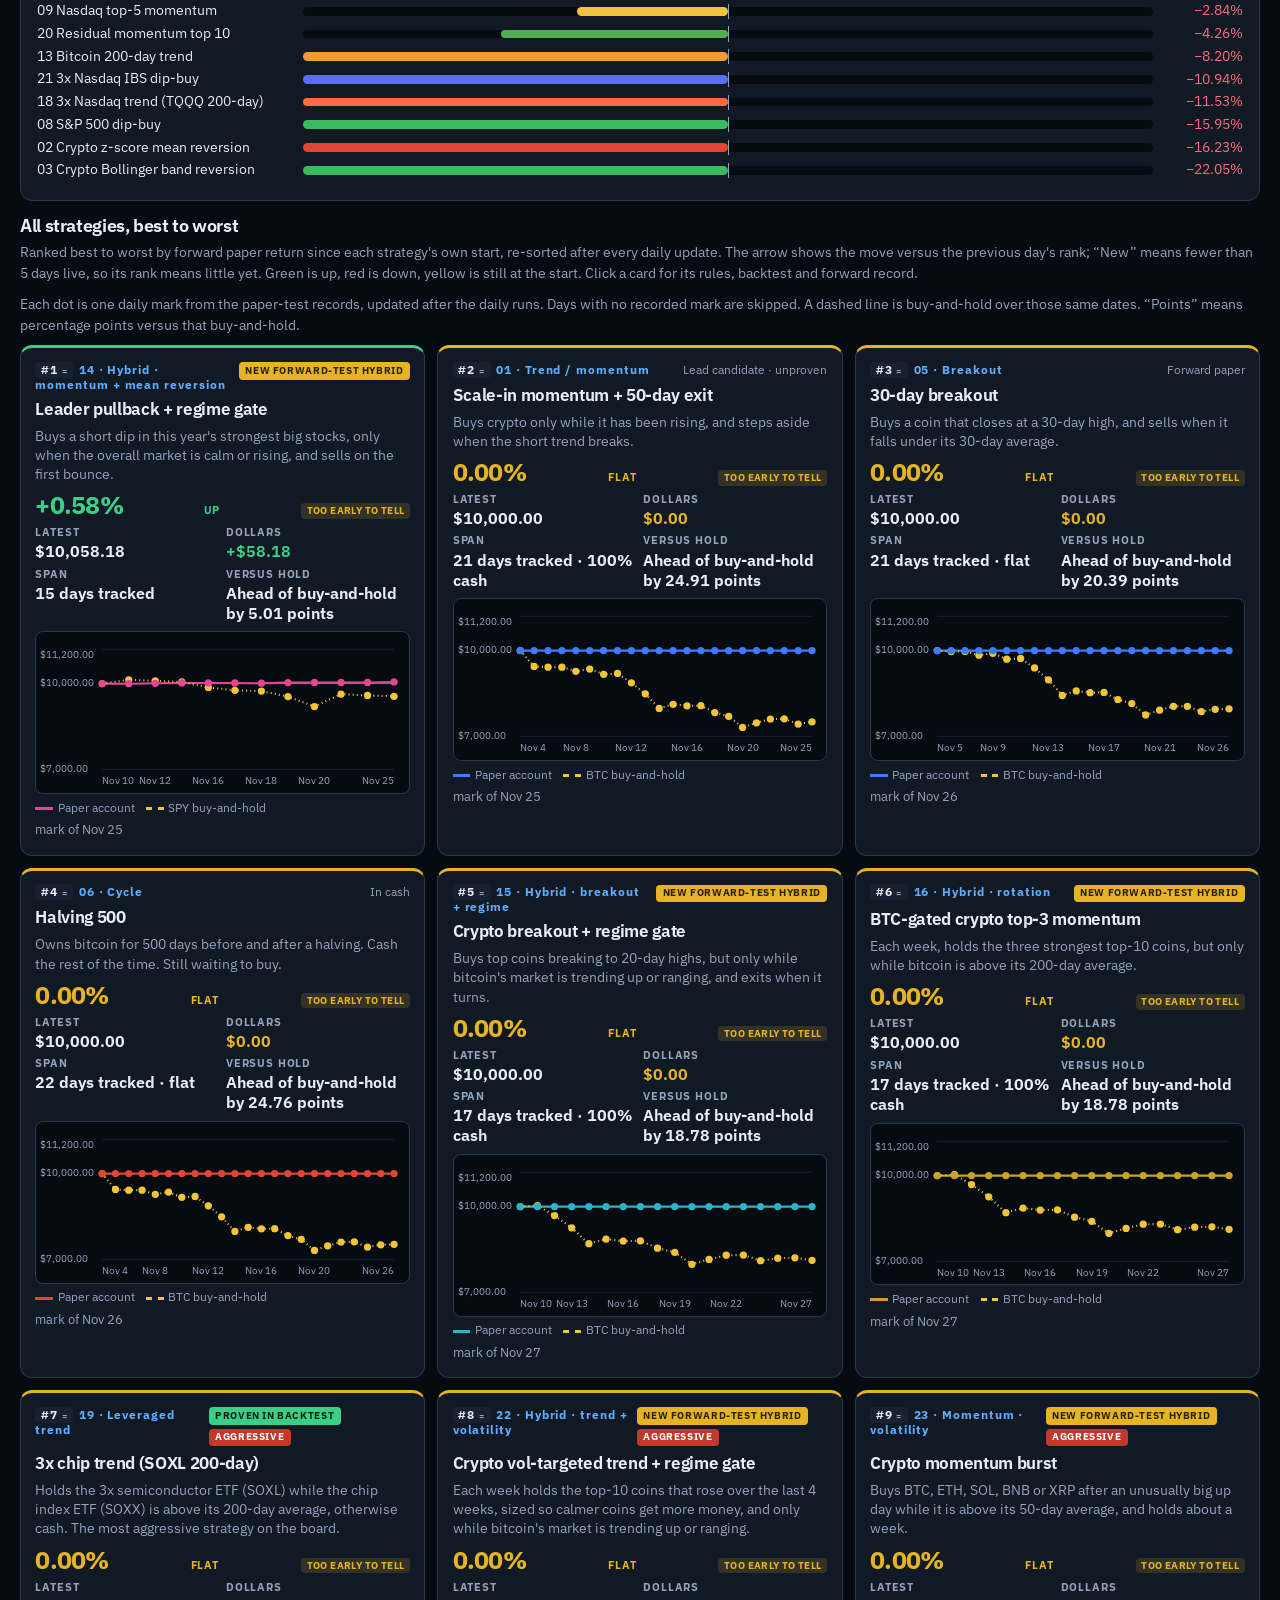
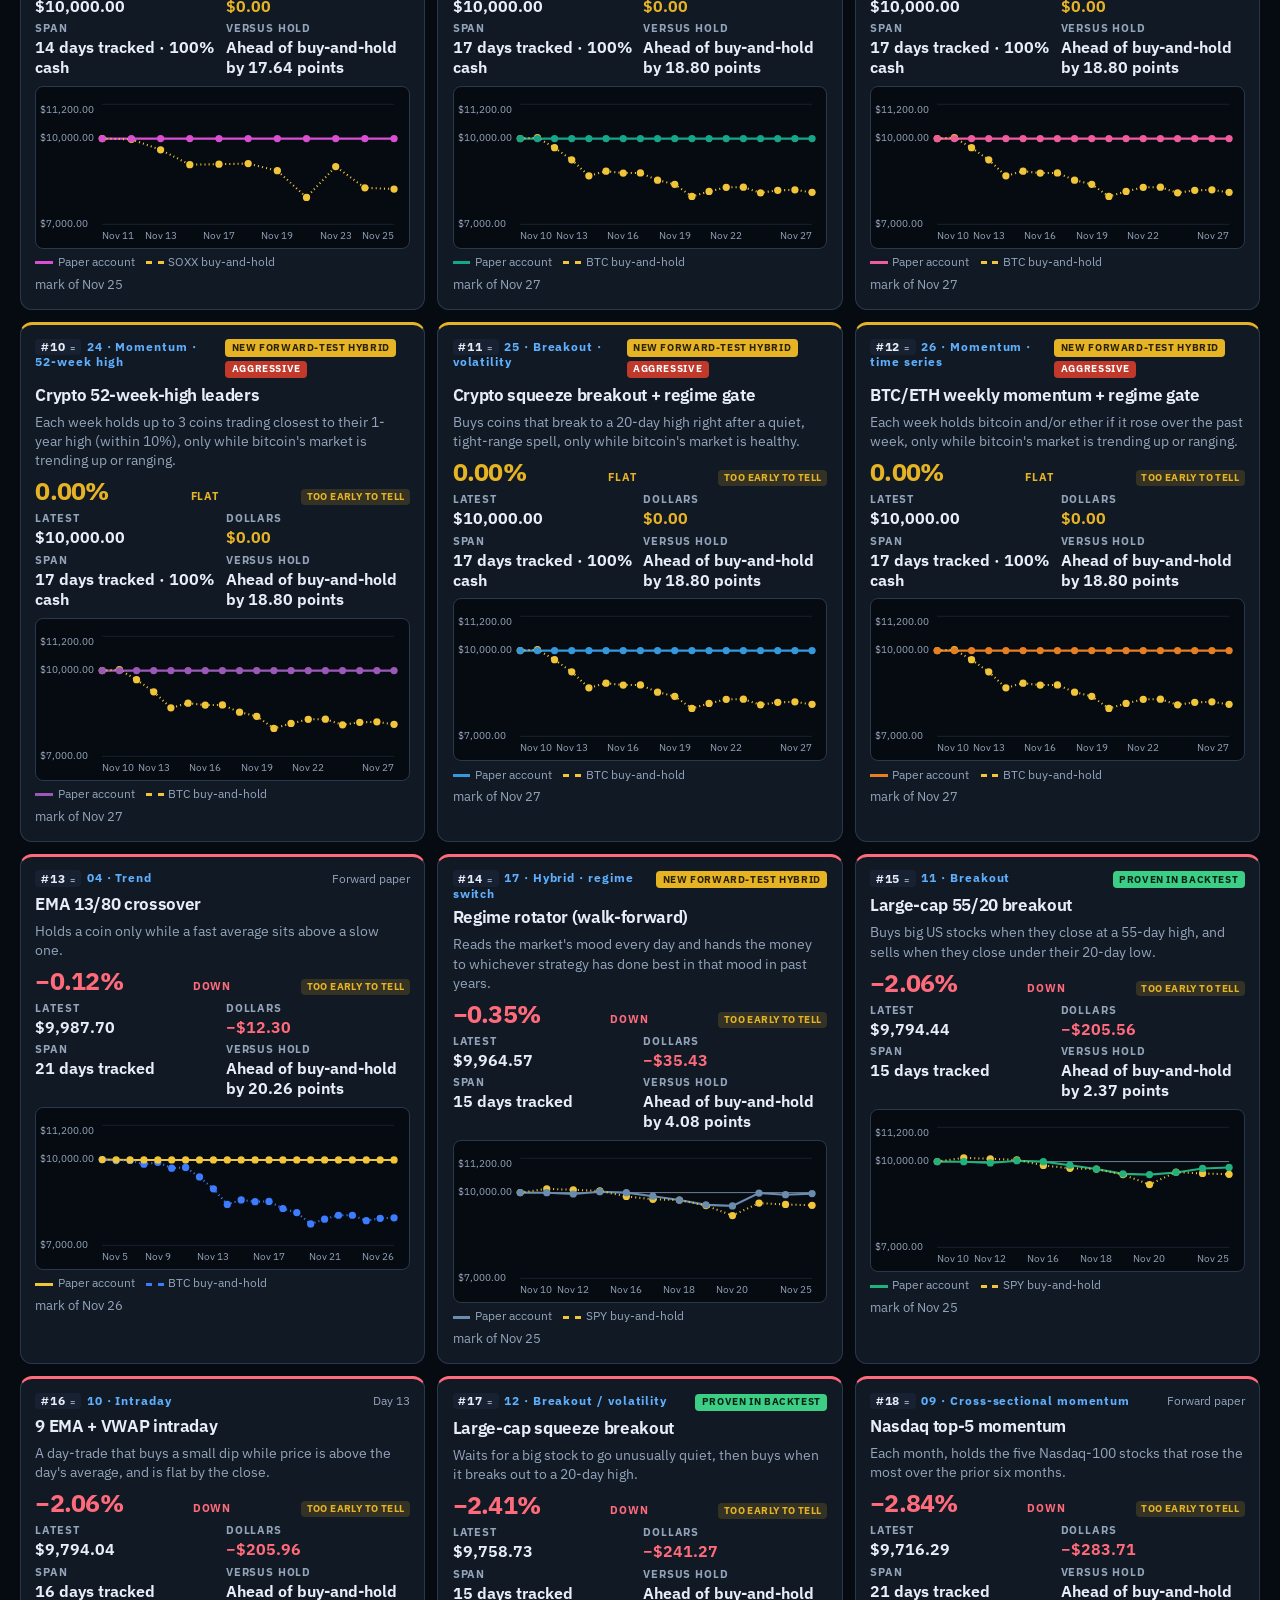
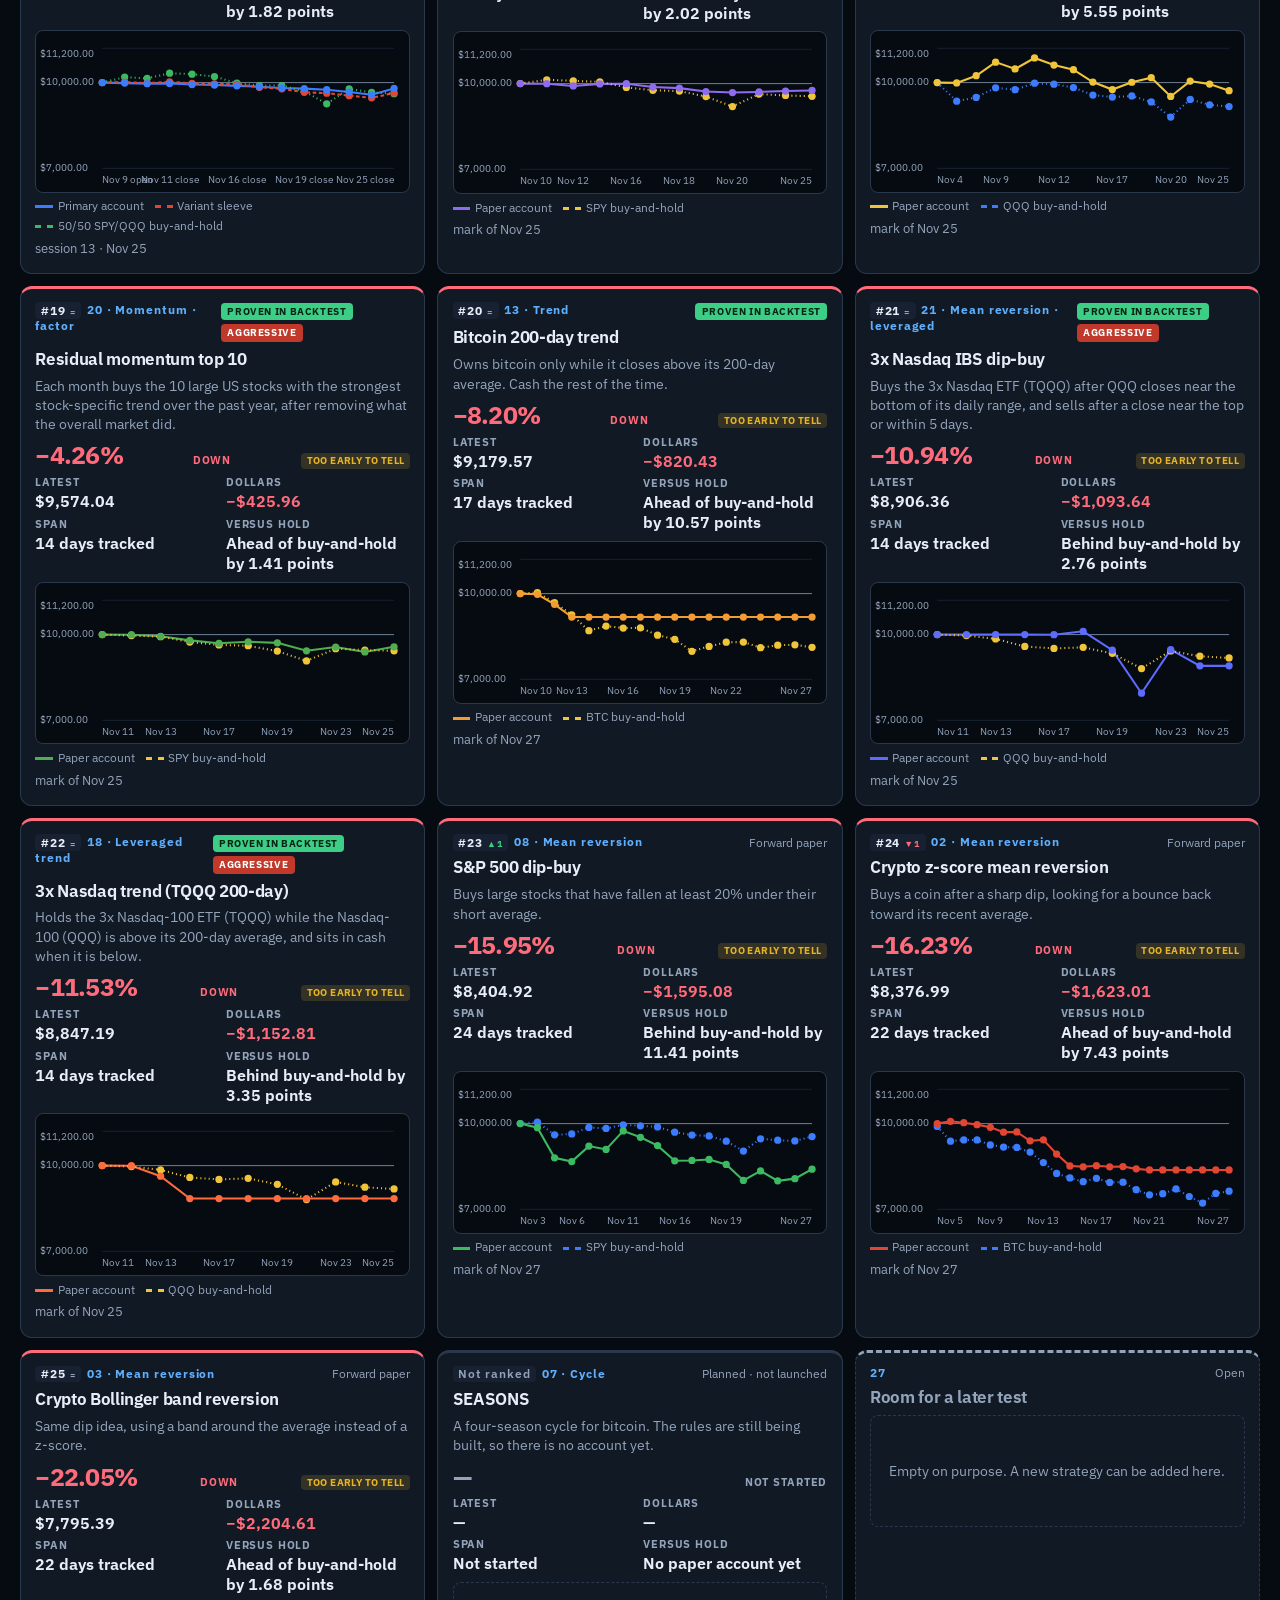
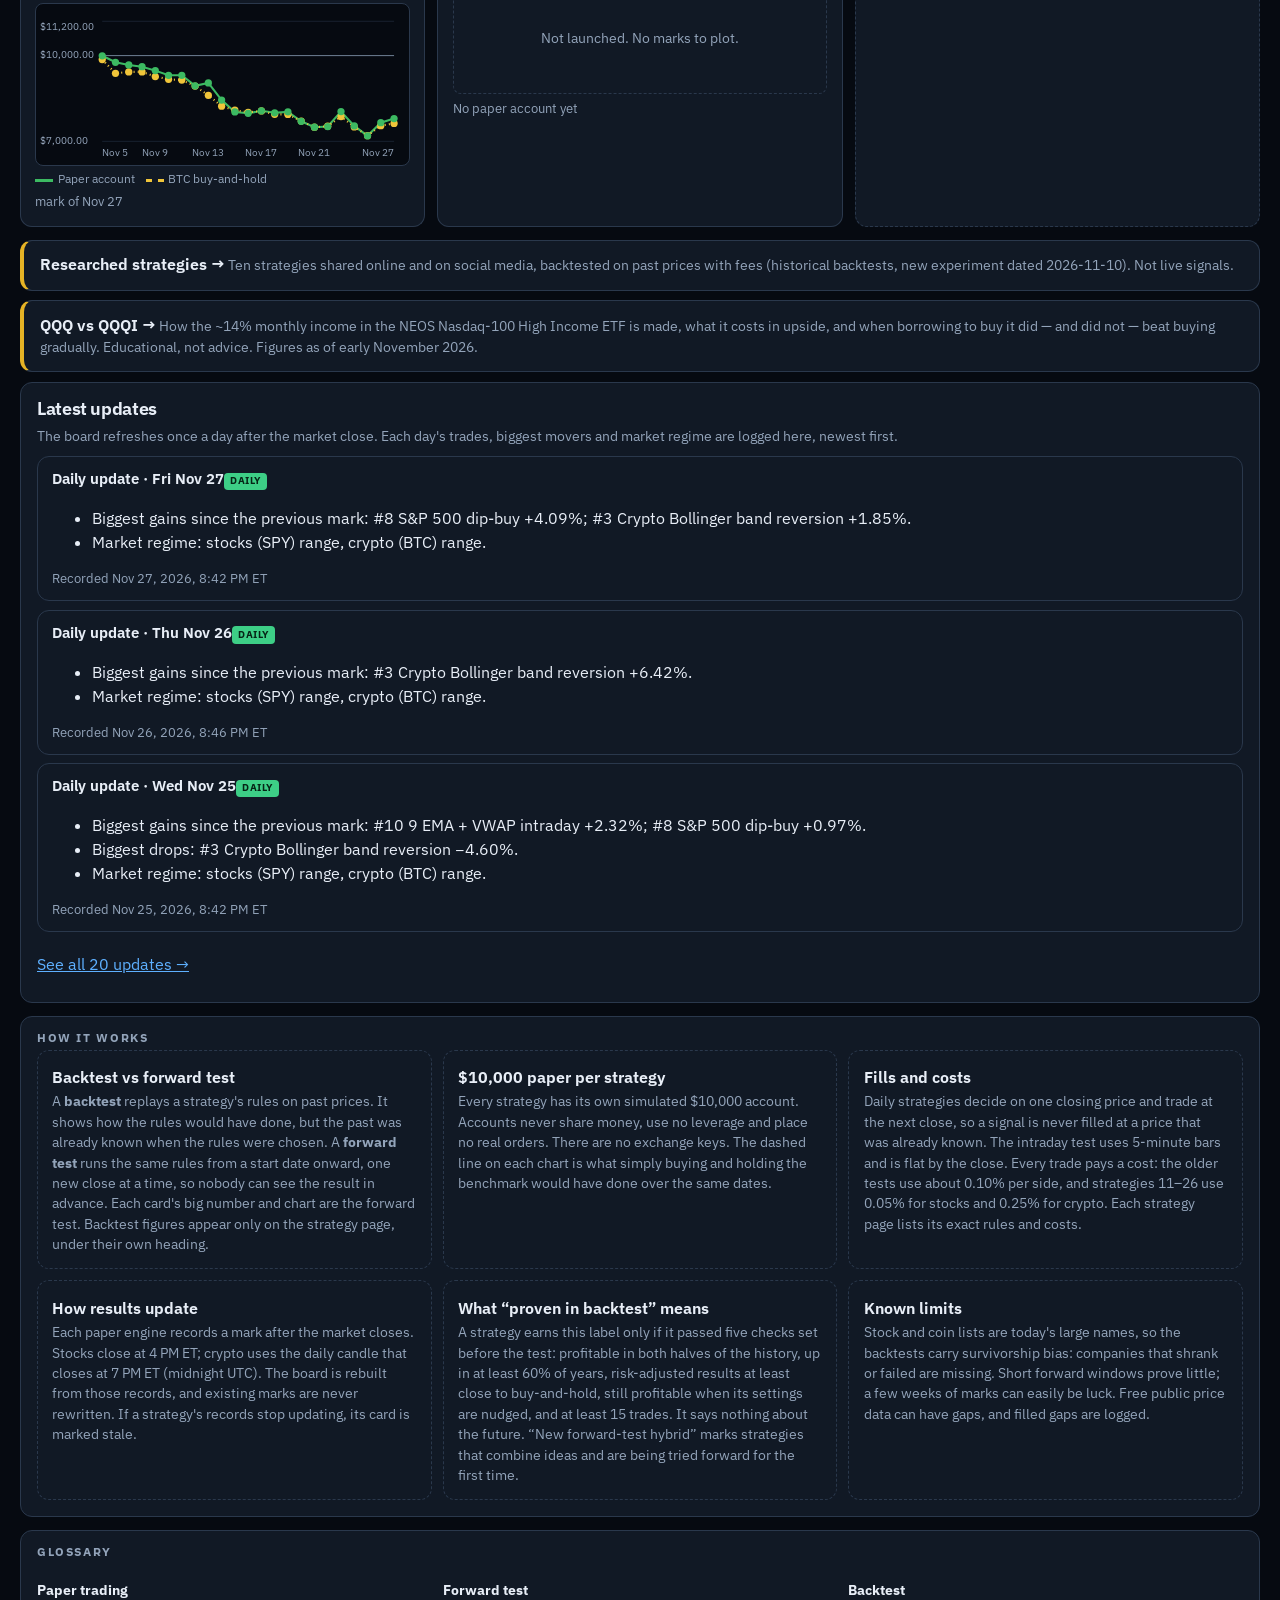
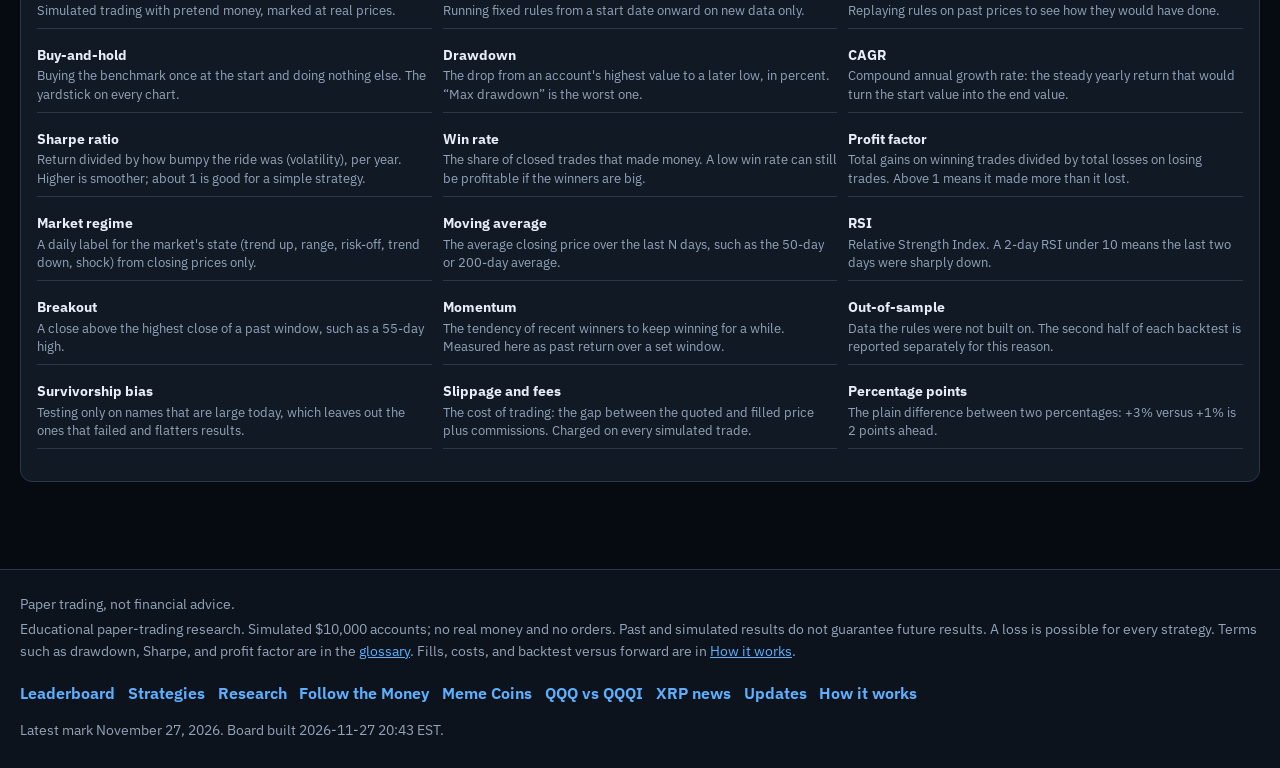
==== commit db692243: "Redesign SIFT as a polished paper-trading research desk Add research notes from Finviz/Koyfin/Tradin" ====
--- a/index.html
+++ b/index.html
@@ -30,10 +30,7 @@
   <meta name="twitter:title" content="SIFT">
   <meta name="twitter:description" content="Your everyday resource for backtested, forward-tested trading strategies: what's working, what isn't, and why. Paper results from real closing prices, not financial advice.">
   <meta name="twitter:image" content="https://butlerwake-alt.github.io/sift/og-image.png">
-  <link rel="preconnect" href="https://fonts.googleapis.com">
-  <link rel="preconnect" href="https://fonts.gstatic.com" crossorigin>
-  <link href="https://fonts.googleapis.com/css2?family=IBM+Plex+Mono:wght@500;600;700&family=IBM+Plex+Sans:wght@400;500;600;700&display=swap" rel="stylesheet">
-  <link rel="stylesheet" href="styles.css?v=202611280300">
+  <link rel="stylesheet" href="styles.css?v=202611280100">
 </head>
 <body id="top">
   <a class="skip-link" href="#main">Skip to content</a>
@@ -50,11 +47,11 @@
         <div class="nav-bar">
           <a class="nav-brand" href="index.html" aria-current="page"><img src="favicon.svg" width="28" height="28" alt=""><span>SIFT</span></a>
           <div class="nav-panel" id="site-menu">
-            <a href="#leaderboard">Top Strategies</a>
-            <a class="nav-cta" href="memescan.html">Meme Coins</a>
+            <a href="#leaderboard">Leaderboard</a>
             <a href="#board">Strategies</a>
             <a href="research.html">Research</a>
             <a href="follow_money.html">Follow the Money</a>
+            <a class="nav-cta" href="memescan.html">Meme Coins</a>
             <a href="qqqi.html">QQQ vs QQQI</a>
             <a href="news.html">XRP news</a>
             <a href="updates.html">Updates</a>
@@ -67,7 +64,7 @@
     </header>
   </div>
   <main id="main" class="wrap">
-    <section class="hero hero-board">
+    <section class="hero hero-compact">
       <div class="hero-copy">
         <p class="updated-stamp" id="updated-stamp"><b id="stamp-when">Last updated: Nov 27, 2026, 8:42 PM ET</b><span class="stamp-next">Next update: daily after the market close (about 8:30 PM ET)</span><a href="updates.html">All updates →</a></p>
         <p class="eyebrow" id="hero-kicker">Daily check-in · November 11, 2026</p>
@@ -75,10 +72,10 @@
           <img class="brand-mark" src="brand-mark.svg" width="48" height="48" alt="">
           <h1>SIFT</h1>
         </div>
-        <p class="lede">Your everyday resource for backtested, forward-tested trading strategies: what's working, what isn't, and why.</p>
-        <p class="hero-note">Paper results from real closing prices, not financial advice.</p>
-        <div class="hero-actions">
-          <a class="btn-cta btn-cta-solid" href="memescan.html">Meme Coins</a>
+        <p class="lede">Paper trading research: what's working, what isn't, and why.</p>
+        <p class="hero-note">Simulated $10,000 accounts from real closing prices. Not financial advice.</p>
+        <div class="hero-cta-row">
+          <a class="btn-cta" href="memescan.html">Meme Coins</a>
           <a class="btn-cta btn-cta-ghost" href="#leaderboard">Top Strategies</a>
         </div>
       </div>
@@ -86,7 +83,8 @@
       <p class="score-line" id="score-line"></p>
     </section>
 
-    <section class="desk" id="leaderboard" aria-labelledby="lb-title">
+    <section class="desk" id="leaderboard" aria-labelledby="top-strats-title">
+      <div id="top-strategies-mount"></div>
       <div class="mood-compact" id="mood" aria-label="Market mood">
         <div id="mood-compact"></div>
       </div>
@@ -101,11 +99,20 @@
       </div>
     </section>
 
+    <a class="meme-home-cta" href="memescan.html">
+      <div>
+        <p class="kicker">Paper only</p>
+        <strong>Meme Coins</strong>
+        <span>Open positions, closed paper trades, P&amp;L, and win rate from the memescan audit files already in this repo.</span>
+      </div>
+      <span class="btn-cta">Open Meme Coins</span>
+    </a>
+
     <div class="callout-row">
-      <a class="home-callout" href="memescan.html">
-        <p class="kicker">Meme Coins</p>
-        <strong>Paper P&amp;L on the memescan board</strong>
-        <span>Open positions, closed trades, win rate, and dollars from the FOMO paper plan. Simulated fees and slippage. Not advice.</span>
+      <a class="home-callout" href="#leaderboard">
+        <p class="kicker">Copy a strategy</p>
+        <strong>Take the published rules to a paper account</strong>
+        <span>Open a name on the leaderboard. The strategy page lists the rules, the latest holdings when they are on record, and buttons to copy or download them.</span>
       </a>
       <a class="home-callout" href="follow_money.html">
         <p class="kicker">Follow the Money</p>
@@ -253,7 +260,7 @@
             <div><dt>Drawdown</dt><dd>The drop from an account's highest value to a later low, in percent. “Max drawdown” is the worst one.</dd></div>
             <div><dt>CAGR</dt><dd>Compound annual growth rate: the steady yearly return that would turn the start value into the end value.</dd></div>
             <div><dt>Sharpe ratio</dt><dd>Return divided by how bumpy the ride was (volatility), per year. Higher is smoother; about 1 is good for a simple strategy.</dd></div>
-            <div><dt>Win rate</dt><dd>The share of closed trades that made money. A low win rate can still be profitable if the winners are big. The forward board's <b>Up days</b> column is different: it is the share of daily marks that rose, because closed-trade win rate is not in the forward feed.</dd></div>
+            <div><dt>Win rate</dt><dd>The share of closed trades that made money. A low win rate can still be profitable if the winners are big.</dd></div>
             <div><dt>Profit factor</dt><dd>Total gains on winning trades divided by total losses on losing trades. Above 1 means it made more than it lost.</dd></div>
             <div><dt>Market regime</dt><dd>A daily label for the market's state (trend up, range, risk-off, trend down, shock) from closing prices only.</dd></div>
             <div><dt>Moving average</dt><dd>The average closing price over the last N days, such as the 50-day or 200-day average.</dd></div>
@@ -274,11 +281,11 @@
       <p class="footer-kicker">Paper trading, not financial advice.</p>
       <p>Educational paper-trading research. Simulated $10,000 accounts; no real money and no orders. Past and simulated results do not guarantee future results. A loss is possible for every strategy. Terms such as drawdown, Sharpe, and profit factor are in the <a href="#glossary">glossary</a>. Fills, costs, and backtest versus forward are in <a href="#method">How it works</a>.</p>
       <nav class="footer-nav" aria-label="Footer">
-        <a href="#leaderboard">Top Strategies</a>
-        <a href="memescan.html">Meme Coins</a>
+        <a href="#leaderboard">Leaderboard</a>
         <a href="#board">Strategies</a>
         <a href="research.html">Research</a>
         <a href="follow_money.html">Follow the Money</a>
+        <a href="memescan.html">Meme Coins</a>
         <a href="qqqi.html">QQQ vs QQQI</a>
         <a href="news.html">XRP news</a>
         <a href="updates.html">Updates</a>
@@ -290,7 +297,7 @@
   </footer>
   <nav class="tabbar" aria-label="Mobile">
     <a href="index.html" aria-current="page"><span>Home</span></a>
-    <a href="index.html#leaderboard"><span>Top</span></a>
+    <a href="index.html#board"><span>Strategies</span></a>
     <a href="follow_money.html" aria-label="Follow the Money"><span>Money</span></a>
     <a href="memescan.html"><span>Memes</span></a>
     <a href="news.html"><span>News</span></a>
@@ -299,11 +306,11 @@
     <a href="videos.html" data-videos-nav hidden><span>Videos</span></a>
   </nav>
   <a class="to-top" href="#top" aria-label="Back to top">↑</a>
-  <script src="site-config.js?v=202611280300"></script>
-  <script src="data.js?v=202611280300"></script>
-  <script src="app.js?v=202611280300"></script>
+  <script src="site-config.js?v=202611280100"></script>
+  <script src="data.js?v=202611280100"></script>
+  <script src="app.js?v=202611280100"></script>
   <script>renderBoard();</script>
-  <script src="videos.js?v=202611280300"></script>
-  <script src="site-chrome.js?v=202611280300"></script>
+  <script src="videos.js?v=202611280100"></script>
+  <script src="site-chrome.js?v=202611280100"></script>
 </body>
 </html>
--- a/styles.css
+++ b/styles.css
@@ -1,11 +1,12 @@
 /* SIFT design system. Dark terminal by default, light via [data-theme="light"]. */
+@import url("https://fonts.googleapis.com/css2?family=IBM+Plex+Mono:wght@400;500;600&family=IBM+Plex+Sans:wght@400;500;600;700&display=swap");
 
 :root, html[data-theme="dark"] {
   color-scheme: dark;
   --bg: #060a11;
-  --bg-elev: #0c121c;
-  --panel: #101826;
-  --panel-2: #162032;
+  --bg-elev: #0c131d;
+  --panel: #111925;
+  --panel-2: #172131;
   --line: #2a384c;
   --cream: #e8eef7;
   --muted: #93a4ba;
@@ -15,22 +16,22 @@
   --red: #ff6b7a;
   --yellow: #e6b325;
   --black: #060a11;
-  --nav: #050910;
+  --nav: #060a11;
   --nav-ink: #e8eef7;
-  --nav-line: #1e2c40;
+  --nav-line: #243044;
   --chart-grid: #2a384c;
   --chart-zero: #8ea2bb;
   --shadow: 0 12px 32px rgba(0, 0, 0, 0.32);
   --serif: "Iowan Old Style", Palatino, "Palatino Linotype", Georgia, serif;
-  --sans: "IBM Plex Sans", "Segoe UI", system-ui, sans-serif;
-  --mono: "IBM Plex Mono", ui-monospace, Menlo, Consolas, monospace;
+  --sans: "IBM Plex Sans", "Segoe UI", sans-serif;
+  --mono: "IBM Plex Mono", ui-monospace, "SFMono-Regular", Menlo, Consolas, monospace;
   --page: 1240px;
   --nav-h: 56px;
   --radius: 12px;
   --up: var(--green);
   --down: var(--red);
   --flat: var(--yellow);
-  --glow: rgba(94, 176, 255, 0.14);
+  --glow: rgba(94, 176, 255, 0.08);
 }
 
 html[data-theme="light"] {
@@ -54,13 +55,7 @@
   --chart-grid: #d5deea;
   --chart-zero: #5c6f88;
   --shadow: 0 8px 24px rgba(16, 32, 51, 0.08);
-  --glow: rgba(29, 78, 158, 0.08);
-}
-html[data-theme="light"] body {
-  background:
-    radial-gradient(1100px 520px at 8% -8%, var(--glow), transparent 58%),
-    radial-gradient(900px 480px at 92% 0%, rgba(6, 118, 71, 0.06), transparent 52%),
-    linear-gradient(180deg, #f5f8fc 0%, var(--bg) 28%, var(--bg) 100%);
+  --glow: rgba(29, 78, 158, 0.06);
 }
 
 * { box-sizing: border-box; }
@@ -71,14 +66,13 @@
   min-height: 100vh;
   color: var(--cream);
   background:
-    radial-gradient(1100px 520px at 8% -8%, var(--glow), transparent 58%),
-    radial-gradient(900px 480px at 92% 0%, rgba(61, 206, 134, 0.08), transparent 52%),
-    linear-gradient(180deg, #0a1018 0%, var(--bg) 28%, var(--bg) 100%);
+    radial-gradient(1200px 520px at 12% -10%, var(--glow), transparent 55%),
+    radial-gradient(900px 420px at 88% 0%, rgba(61, 206, 134, 0.05), transparent 50%),
+    var(--bg);
   background-attachment: fixed;
   font: 16px/1.5 var(--sans);
   -webkit-font-smoothing: antialiased;
   text-rendering: optimizeLegibility;
-  font-variant-numeric: tabular-nums;
 }
 a { color: var(--teal); }
 button, a.card { font: inherit; color: inherit; }
@@ -242,48 +236,6 @@
 .nav-panel a[aria-current="page"], .tabbar a[aria-current="page"] {
   color: #f6d56a;
   background: rgba(230, 179, 37, 0.12);
-}
-.nav-panel a.nav-cta,
-a.btn-cta {
-  display: inline-flex;
-  align-items: center;
-  justify-content: center;
-  gap: 0.35rem;
-  min-height: 40px;
-  padding: 0.35rem 0.9rem;
-  border-radius: 999px;
-  border: 1px solid rgba(94, 176, 255, 0.45);
-  background: linear-gradient(180deg, rgba(94, 176, 255, 0.22), rgba(94, 176, 255, 0.08));
-  color: #f2f7ff;
-  text-decoration: none;
-  font: 700 0.82rem/1 var(--sans);
-  letter-spacing: 0.04em;
-  white-space: nowrap;
-}
-.nav-panel a.nav-cta:hover,
-a.btn-cta:hover {
-  background: linear-gradient(180deg, rgba(94, 176, 255, 0.34), rgba(94, 176, 255, 0.14));
-}
-.nav-panel a.nav-cta[aria-current="page"] {
-  color: #071018;
-  background: var(--teal);
-  border-color: var(--teal);
-}
-a.btn-cta.btn-cta-solid {
-  background: var(--teal);
-  border-color: var(--teal);
-  color: #071018;
-}
-a.btn-cta.btn-cta-ghost {
-  background: transparent;
-  border-color: var(--line);
-  color: var(--cream);
-}
-.hero-actions {
-  display: flex;
-  flex-wrap: wrap;
-  gap: 0.55rem;
-  margin: 0.85rem 0 0;
 }
 .nav-toggle, .theme-toggle {
   display: inline-flex;
@@ -322,17 +274,6 @@
   gap: 0.8rem 1.5rem;
   align-items: end;
   padding: 1.15rem 0 0.35rem;
-}
-.hero.hero-board {
-  grid-template-columns: 1fr;
-  align-items: start;
-  padding-bottom: 0.15rem;
-}
-.hero.hero-board .hero-copy { max-width: 46rem; }
-.hero.hero-board .hero-facts {
-  display: grid;
-  grid-template-columns: repeat(4, minmax(0, 1fr));
-  margin-top: 0.75rem;
 }
 .eyebrow, .desk-label, .slot-kicker, .kicker {
   margin: 0 0 0.3rem;
@@ -471,64 +412,6 @@
 .lb-asof { margin: 0; color: var(--muted); font: 600 0.8rem/1.3 var(--sans); }
 .lb-help { margin: 0 0 0.55rem; color: var(--muted); font: 0.84rem/1.45 var(--sans); }
 .lb-help summary { min-height: 44px; display: flex; align-items: center; cursor: pointer; color: var(--teal); font-weight: 650; }
-.top-strats {
-  display: grid;
-  gap: 0.75rem;
-  grid-template-columns: repeat(auto-fit, minmax(210px, 1fr));
-  margin: 0 0 0.9rem;
-}
-.top-strat {
-  display: grid;
-  gap: 0.35rem;
-  padding: 0.9rem 0.95rem 0.85rem;
-  border: 1px solid var(--line);
-  border-radius: var(--radius);
-  background:
-    linear-gradient(180deg, rgba(255, 255, 255, 0.03), transparent 42%),
-    var(--panel-2);
-  text-decoration: none;
-  color: inherit;
-  min-height: 100%;
-  transition: border-color 0.15s ease, transform 0.15s ease;
-}
-.top-strat:hover {
-  border-color: rgba(94, 176, 255, 0.45);
-  transform: translateY(-1px);
-}
-.top-strat .ts-rank {
-  font: 700 0.72rem/1 var(--mono);
-  letter-spacing: 0.08em;
-  text-transform: uppercase;
-  color: var(--muted);
-}
-.top-strat .ts-name {
-  margin: 0;
-  font: 650 1rem/1.25 var(--sans);
-  color: var(--cream);
-}
-.top-strat .ts-ret {
-  font: 700 1.55rem/1.05 var(--mono);
-  letter-spacing: -0.03em;
-}
-.top-strat .ts-meta {
-  display: grid;
-  grid-template-columns: 1fr 1fr;
-  gap: 0.35rem 0.6rem;
-  margin: 0.15rem 0 0;
-  font: 0.78rem/1.3 var(--sans);
-  color: var(--muted);
-}
-.top-strat .ts-meta b {
-  display: block;
-  color: var(--cream);
-  font: 650 0.9rem/1.2 var(--mono);
-}
-.top-strat .ts-spark { margin-top: 0.15rem; }
-.lb-table-note {
-  margin: 0 0 0.45rem;
-  color: var(--muted);
-  font: 0.84rem/1.4 var(--sans);
-}
 
 .rtable { max-width: 100%; overflow-x: auto; margin: 0.2rem 0; }
 .lb-scroll { max-height: min(540px, calc(100vh - 270px)); overflow: auto; }
@@ -1044,9 +927,8 @@
   .col-mkt { display: none; }
 }
 @media (max-width: 980px) {
-  .desk-grid, .hero, .mood-pills, .book, .hero.hero-board .hero-facts { grid-template-columns: 1fr; }
+  .desk-grid, .hero, .mood-pills, .book { grid-template-columns: 1fr; }
   .soon-grid, .method-grid, .gloss, .video-grid { grid-template-columns: 1fr 1fr; }
-  .top-strats { grid-template-columns: 1fr 1fr; }
   .lb-scroll { max-height: none; }
 }
 @media (max-width: 800px) {
@@ -1249,3 +1131,267 @@
 }
 .copy-btn.is-copied { background: #123056; border-color: #3d6cb5; color: #f4f7fb; }
 .entity-tools .text-btn, .entity-tools .follow-btn, .copy-actions .text-btn { min-height: 44px; }
+
+/* —— Redesign: top strategy cards, meme CTA, compact hero —— */
+.hero.hero-compact {
+  grid-template-columns: minmax(0, 1.2fr) minmax(240px, 0.7fr);
+  gap: 0.75rem 1.25rem;
+  padding: 0.85rem 0 0.15rem;
+  align-items: center;
+}
+.hero.hero-compact .brand-lockup {
+  font-size: clamp(1.7rem, 3.4vw, 2.35rem);
+}
+.hero.hero-compact .lede { margin-top: 0.4rem; max-width: 34rem; font-size: 1rem; }
+.hero-cta-row {
+  display: flex;
+  flex-wrap: wrap;
+  gap: 0.55rem;
+  margin: 0.75rem 0 0;
+}
+.btn-cta, .nav-cta {
+  display: inline-flex;
+  align-items: center;
+  justify-content: center;
+  min-height: 44px;
+  padding: 0.45rem 1rem;
+  border-radius: 10px;
+  border: 1px solid transparent;
+  text-decoration: none;
+  font: 700 0.82rem/1 var(--sans);
+  letter-spacing: 0.04em;
+  cursor: pointer;
+}
+.btn-cta {
+  background: linear-gradient(135deg, #2f7fd6, #3dce86);
+  color: #061018;
+  box-shadow: 0 8px 20px rgba(47, 127, 214, 0.28);
+}
+.btn-cta:hover { filter: brightness(1.06); }
+.btn-cta-ghost {
+  background: transparent;
+  border-color: var(--line);
+  color: var(--cream);
+}
+.btn-cta-ghost:hover { border-color: var(--teal); color: var(--teal); }
+.nav-cta {
+  background: linear-gradient(135deg, #245fa8, #2f9e6a);
+  color: #f4fbf8 !important;
+  border: 1px solid rgba(255, 255, 255, 0.12);
+  padding: 0.35rem 0.85rem;
+  margin-left: 0.15rem;
+  letter-spacing: 0.06em;
+  text-transform: uppercase;
+  font-size: 0.72rem;
+}
+.nav-cta:hover { filter: brightness(1.08); background: linear-gradient(135deg, #2a6fbf, #34b078) !important; }
+.nav-panel a.nav-cta[aria-current="page"] {
+  color: #061018 !important;
+  background: #f0d36a !important;
+}
+
+.top-strats {
+  margin: 0 0 0.9rem;
+}
+.top-strats-head {
+  display: flex;
+  flex-wrap: wrap;
+  justify-content: space-between;
+  gap: 0.4rem 1rem;
+  align-items: end;
+  margin-bottom: 0.65rem;
+}
+.top-strats-head h2 {
+  margin: 0;
+  font: 700 1.25rem/1.2 var(--sans);
+  letter-spacing: -0.03em;
+}
+.top-strats-head p {
+  margin: 0;
+  color: var(--muted);
+  font: 0.85rem/1.35 var(--sans);
+}
+.top-strats-grid {
+  display: grid;
+  grid-template-columns: repeat(5, minmax(0, 1fr));
+  gap: 0.65rem;
+}
+.top-card {
+  position: relative;
+  display: flex;
+  flex-direction: column;
+  gap: 0.35rem;
+  min-height: 100%;
+  padding: 0.85rem 0.85rem 0.75rem;
+  background: var(--panel);
+  border: 1px solid var(--line);
+  border-radius: var(--radius);
+  box-shadow: var(--shadow);
+  text-decoration: none;
+  color: inherit;
+  overflow: hidden;
+  transition: transform 0.18s ease, border-color 0.18s ease;
+}
+.top-card::before {
+  content: "";
+  position: absolute;
+  inset: 0 0 auto 0;
+  height: 3px;
+  background: var(--muted);
+}
+.top-card.tone-up::before { background: var(--green); }
+.top-card.tone-down::before { background: var(--red); }
+.top-card.tone-flat::before { background: var(--yellow); }
+.top-card:hover {
+  transform: translateY(-2px);
+  border-color: color-mix(in srgb, var(--teal) 45%, var(--line));
+}
+.top-card-rank {
+  font: 700 0.68rem/1 var(--mono);
+  letter-spacing: 0.12em;
+  text-transform: uppercase;
+  color: var(--muted);
+}
+.top-card-name {
+  margin: 0;
+  font: 650 0.98rem/1.25 var(--sans);
+  letter-spacing: -0.02em;
+  color: var(--cream);
+}
+.top-card-ret {
+  font: 700 1.55rem/1 var(--mono);
+  letter-spacing: -0.03em;
+}
+.top-card-ret.tone-up { color: var(--green); }
+.top-card-ret.tone-down { color: var(--red); }
+.top-card-ret.tone-flat { color: var(--yellow); }
+.top-card-meta {
+  display: grid;
+  grid-template-columns: 1fr 1fr;
+  gap: 0.35rem 0.5rem;
+  margin-top: 0.15rem;
+}
+.top-card-meta span {
+  display: flex;
+  flex-direction: column;
+  gap: 0.12rem;
+  font: 0.72rem/1.2 var(--sans);
+  color: var(--muted);
+}
+.top-card-meta b {
+  font: 600 0.84rem/1.2 var(--mono);
+  color: var(--cream);
+  font-variant-numeric: tabular-nums;
+}
+.top-card .path-spark { width: 100%; height: 32px; margin-top: 0.15rem; }
+.top-card .early-flag { margin-top: 0.15rem; }
+
+.meme-home-cta {
+  display: grid;
+  grid-template-columns: minmax(0, 1fr) auto;
+  gap: 0.75rem 1.2rem;
+  align-items: center;
+  margin: 0.9rem 0 1.1rem;
+  padding: 1rem 1.1rem;
+  border-radius: var(--radius);
+  border: 1px solid color-mix(in srgb, var(--green) 35%, var(--line));
+  background:
+    linear-gradient(120deg, rgba(61, 206, 134, 0.1), transparent 55%),
+    var(--panel);
+  text-decoration: none;
+  color: inherit;
+  box-shadow: var(--shadow);
+}
+.meme-home-cta:hover { border-color: var(--green); }
+.meme-home-cta .kicker { color: var(--green); }
+.meme-home-cta strong {
+  display: block;
+  margin: 0.15rem 0;
+  font: 700 1.15rem/1.25 var(--sans);
+  color: var(--cream);
+}
+.meme-home-cta span {
+  color: var(--muted);
+  font: 0.9rem/1.45 var(--sans);
+}
+.meme-home-cta .btn-cta { white-space: nowrap; }
+
+.desk-label-row {
+  display: flex;
+  flex-wrap: wrap;
+  gap: 0.5rem 0.85rem;
+  align-items: baseline;
+  margin: 0 0 0.55rem;
+}
+.rtable td.col-wr, .rtable th.col-wr { font-variant-numeric: tabular-nums; }
+.num-mono { font-family: var(--mono); font-variant-numeric: tabular-nums; }
+
+.stat-strip {
+  display: grid;
+  grid-template-columns: repeat(4, minmax(0, 1fr));
+  gap: 0.55rem;
+  margin: 0.7rem 0 1rem;
+}
+.stat-tile {
+  padding: 0.7rem 0.8rem;
+  background: var(--panel);
+  border: 1px solid var(--line);
+  border-radius: var(--radius);
+}
+.stat-tile .label {
+  margin: 0;
+  font: 700 0.66rem/1.2 var(--sans);
+  letter-spacing: 0.1em;
+  text-transform: uppercase;
+  color: var(--muted);
+}
+.stat-tile .value {
+  margin: 0.25rem 0 0;
+  font: 700 1.25rem/1.15 var(--mono);
+  letter-spacing: -0.02em;
+  font-variant-numeric: tabular-nums;
+}
+.stat-tile .value.tone-up { color: var(--green); }
+.stat-tile .value.tone-down { color: var(--red); }
+.stat-tile .value.tone-flat { color: var(--yellow); }
+.stat-tile .hint { margin: 0.2rem 0 0; color: var(--muted); font: 0.78rem/1.3 var(--sans); }
+
+.pos-split {
+  display: grid;
+  grid-template-columns: 1fr 1fr;
+  gap: 0.85rem;
+  margin: 0.6rem 0 1rem;
+}
+.pos-col h3 {
+  margin: 0 0 0.45rem;
+  font: 700 0.95rem/1.25 var(--sans);
+}
+.pos-col .count-pill {
+  display: inline-block;
+  margin-left: 0.35rem;
+  padding: 0.08rem 0.45rem;
+  border-radius: 999px;
+  background: var(--panel-2);
+  border: 1px solid var(--line);
+  font: 600 0.72rem/1 var(--mono);
+  color: var(--muted);
+}
+
+@media (max-width: 1100px) {
+  .top-strats-grid { grid-template-columns: repeat(3, minmax(0, 1fr)); }
+}
+@media (max-width: 768px) {
+  .hero.hero-compact { grid-template-columns: 1fr; }
+  .top-strats-grid { grid-template-columns: 1fr 1fr; }
+  .meme-home-cta { grid-template-columns: 1fr; }
+  .stat-strip { grid-template-columns: 1fr 1fr; }
+  .pos-split { grid-template-columns: 1fr; }
+  .nav-cta { margin: 0.15rem 0; width: 100%; justify-content: center; }
+}
+@media (max-width: 480px) {
+  .top-strats-grid { grid-template-columns: 1fr; }
+}
+@media (prefers-reduced-motion: reduce) {
+  .top-card { transition: none; }
+  .top-card:hover { transform: none; }
+}
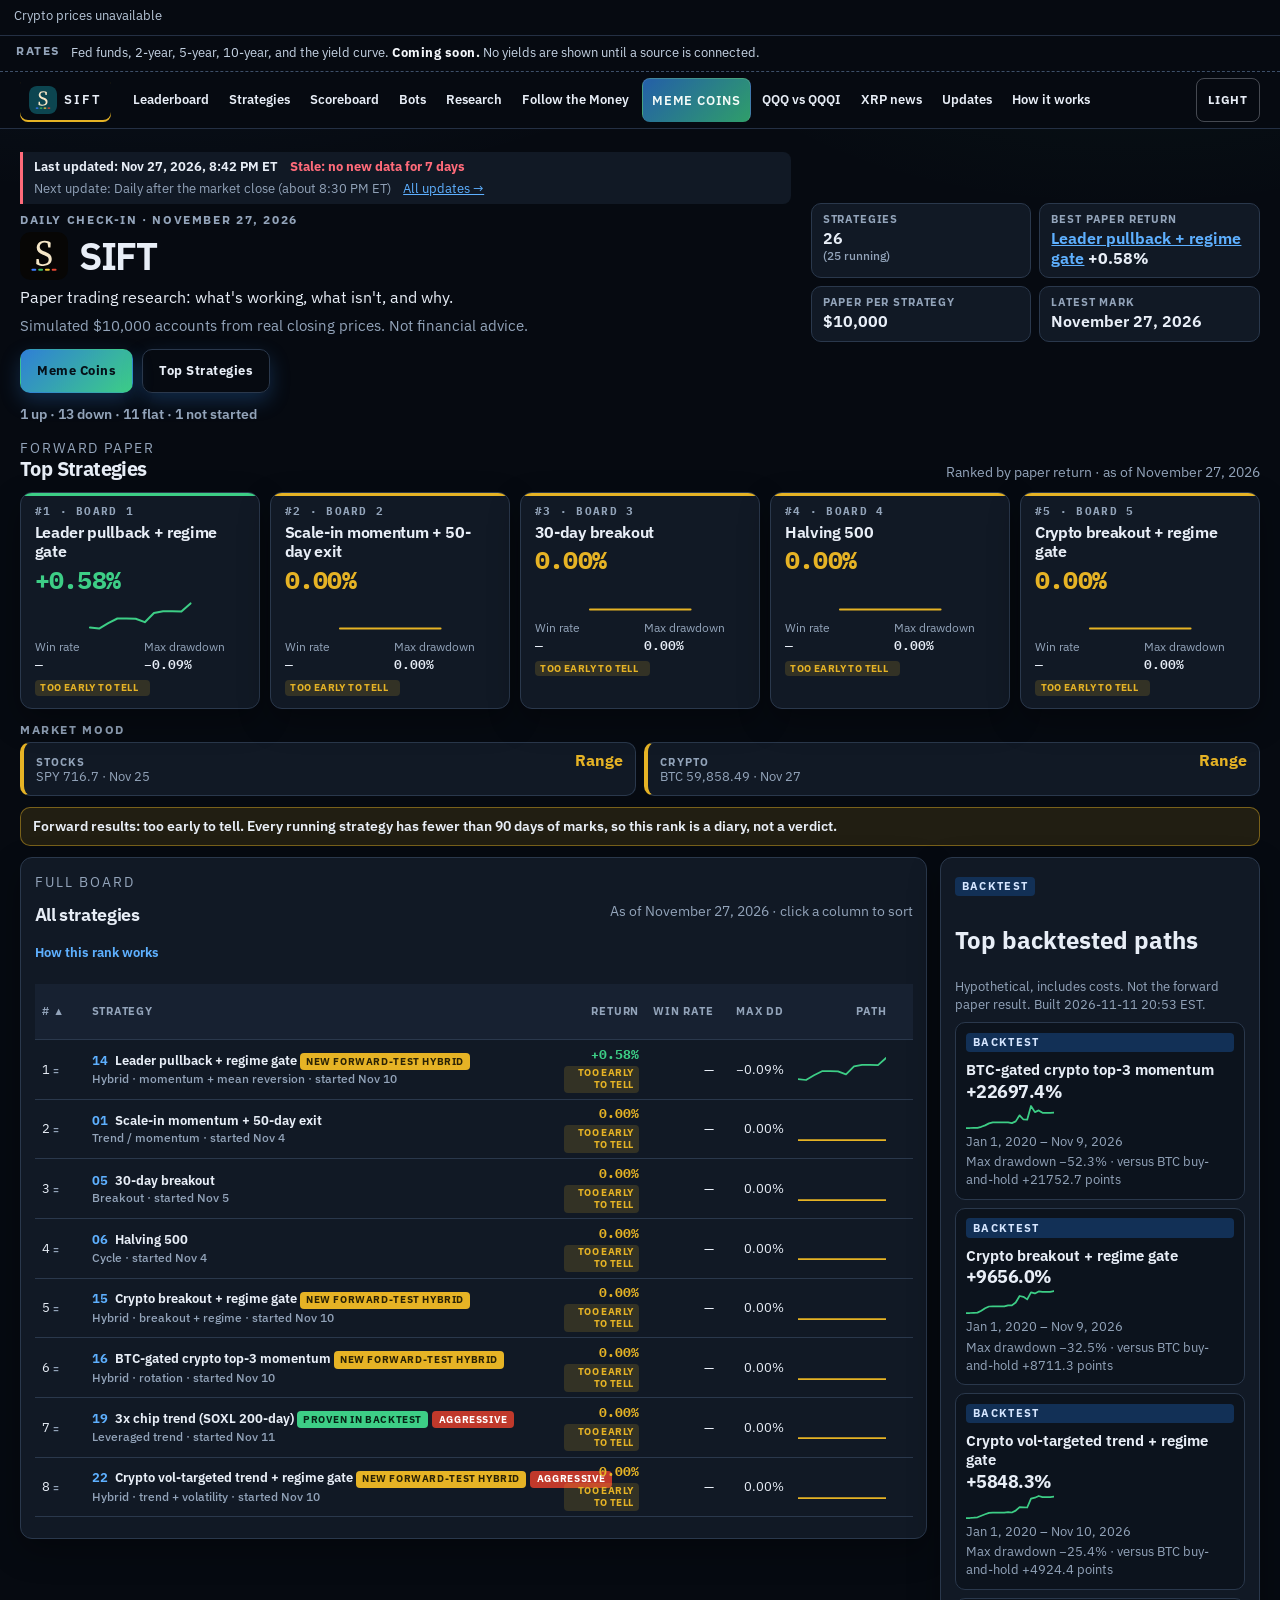
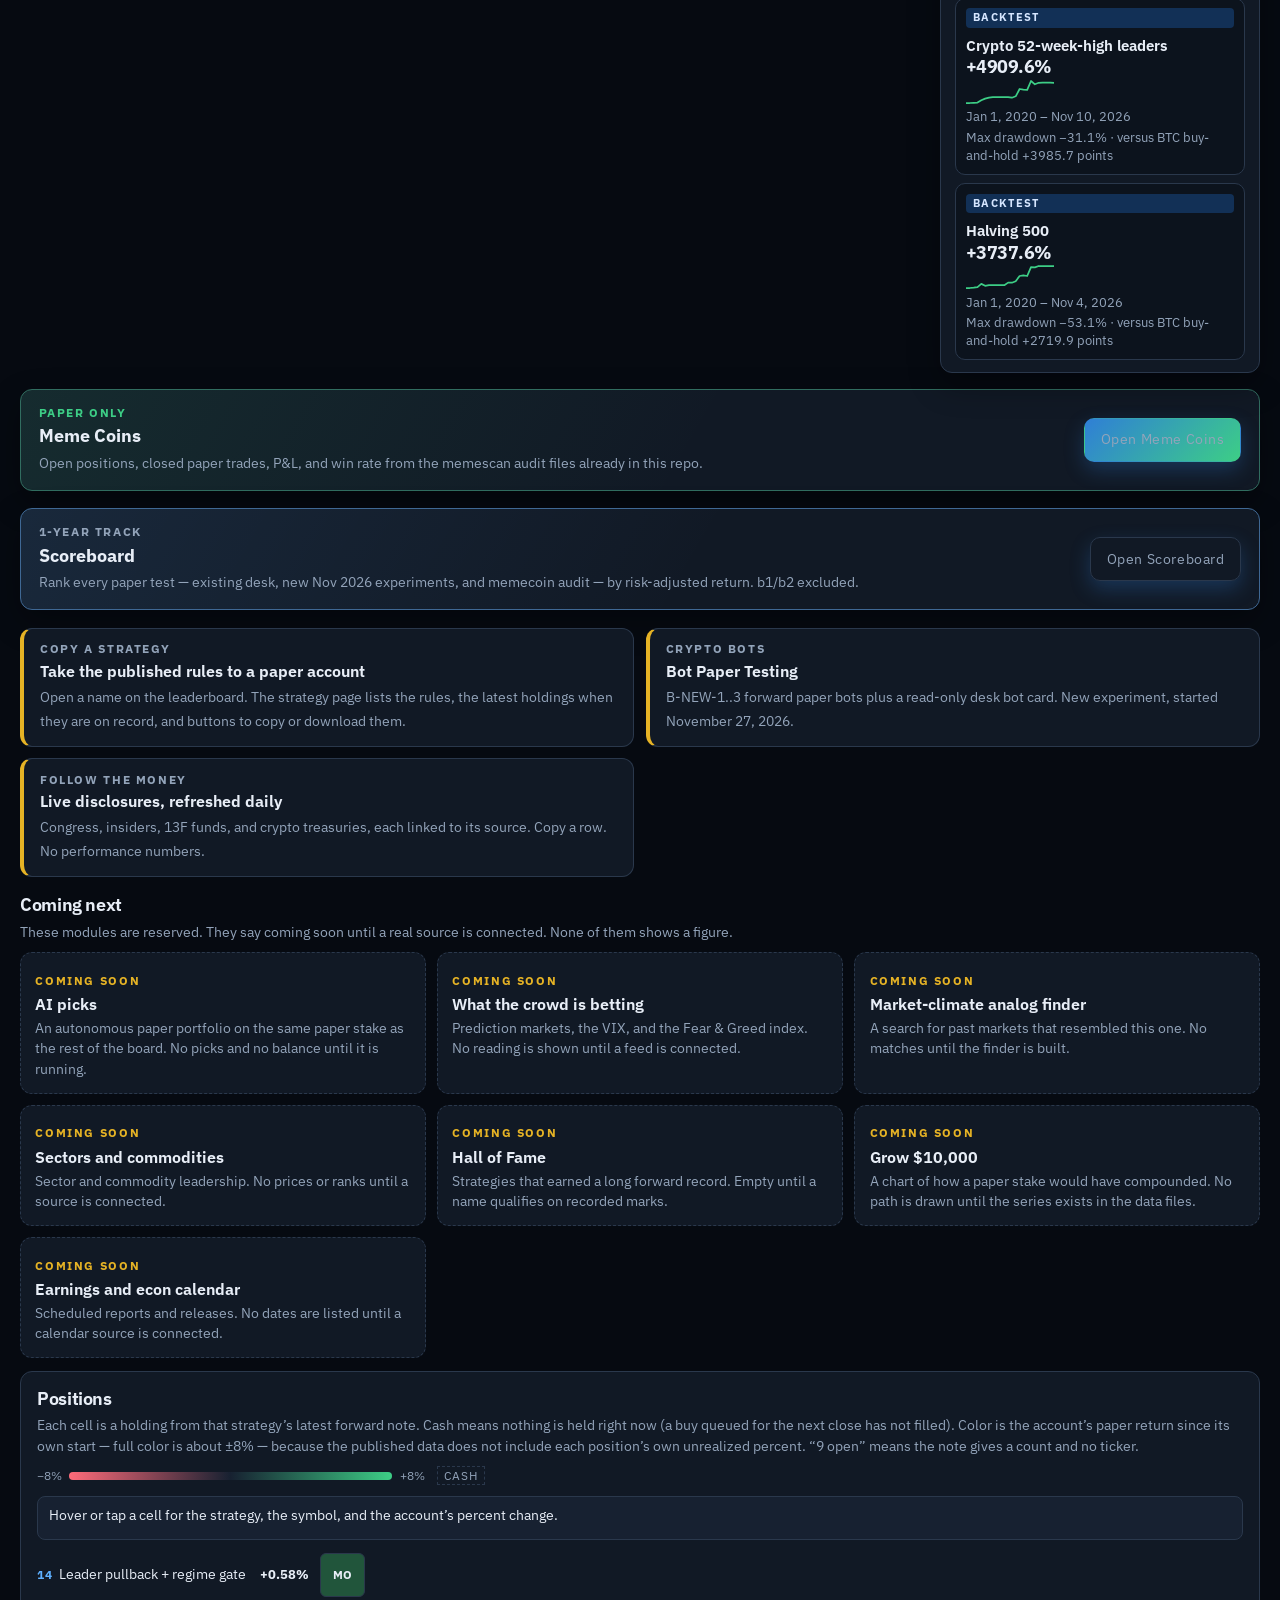
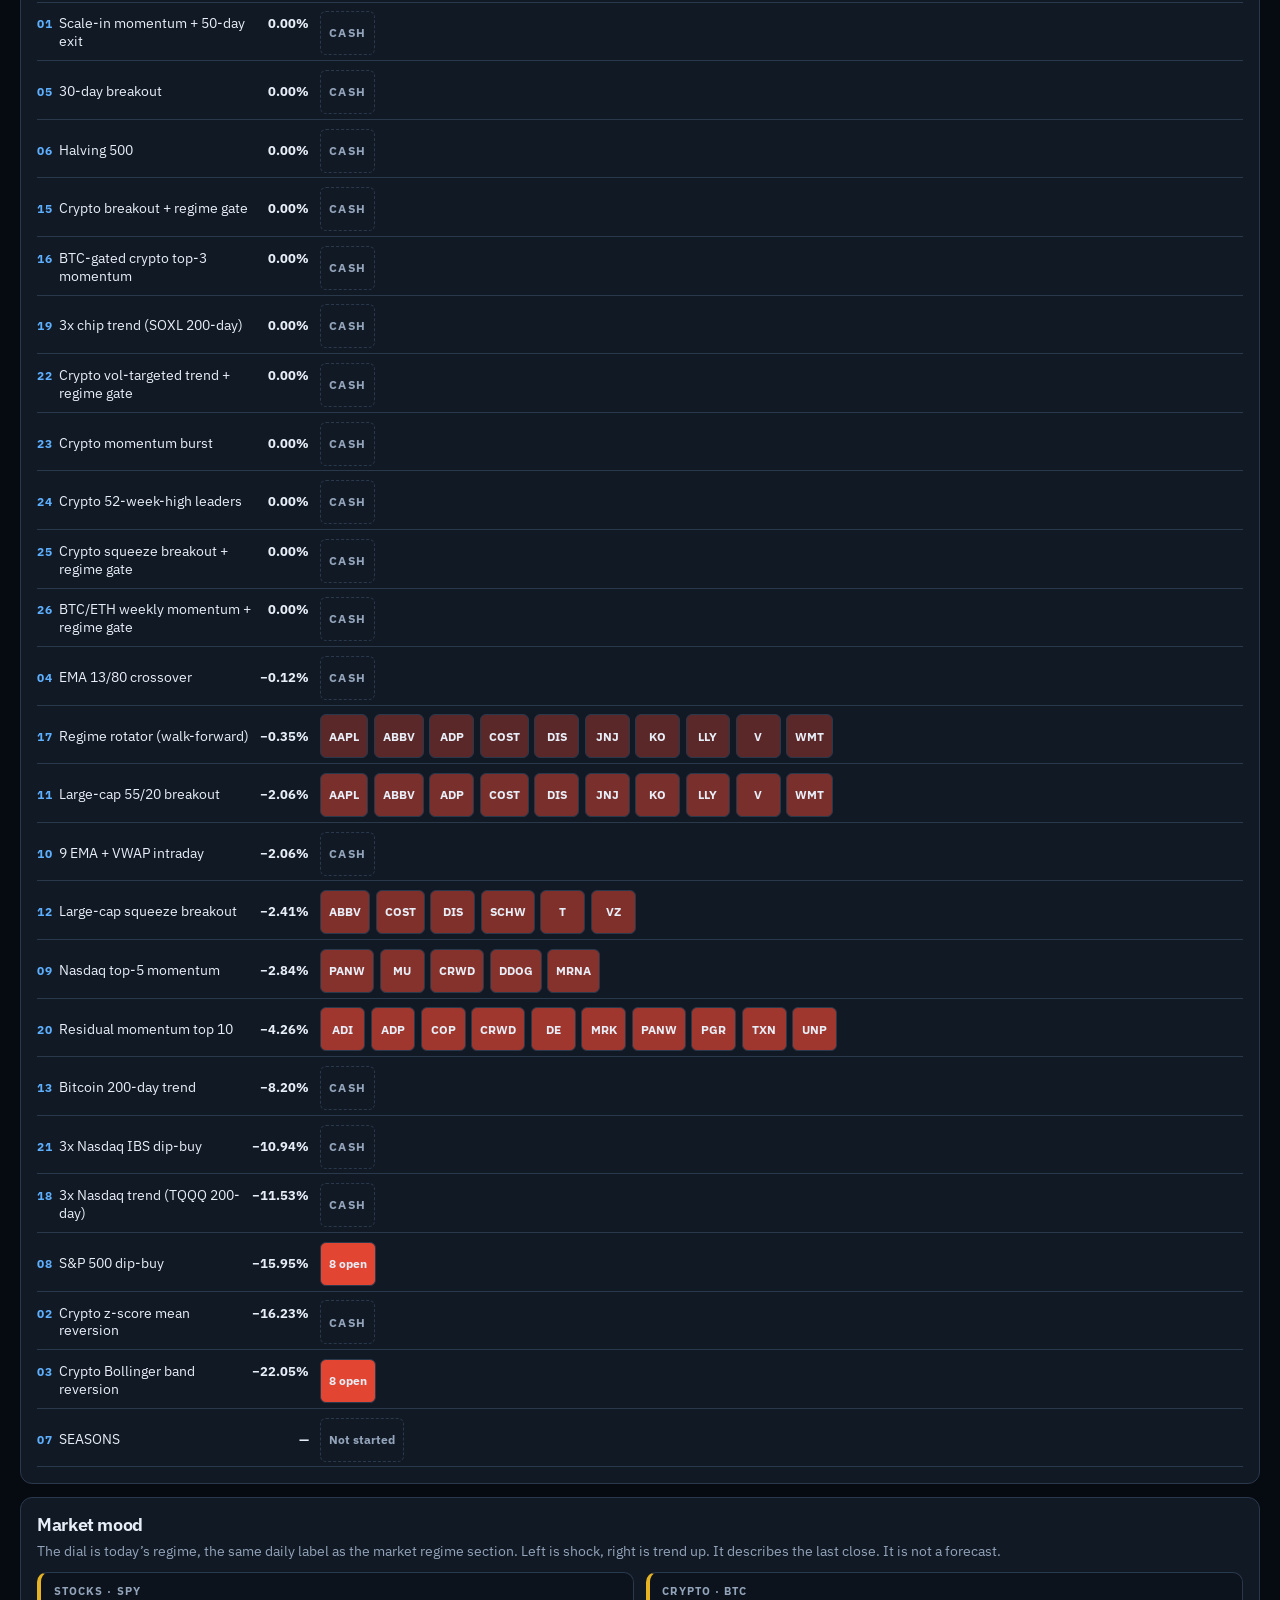
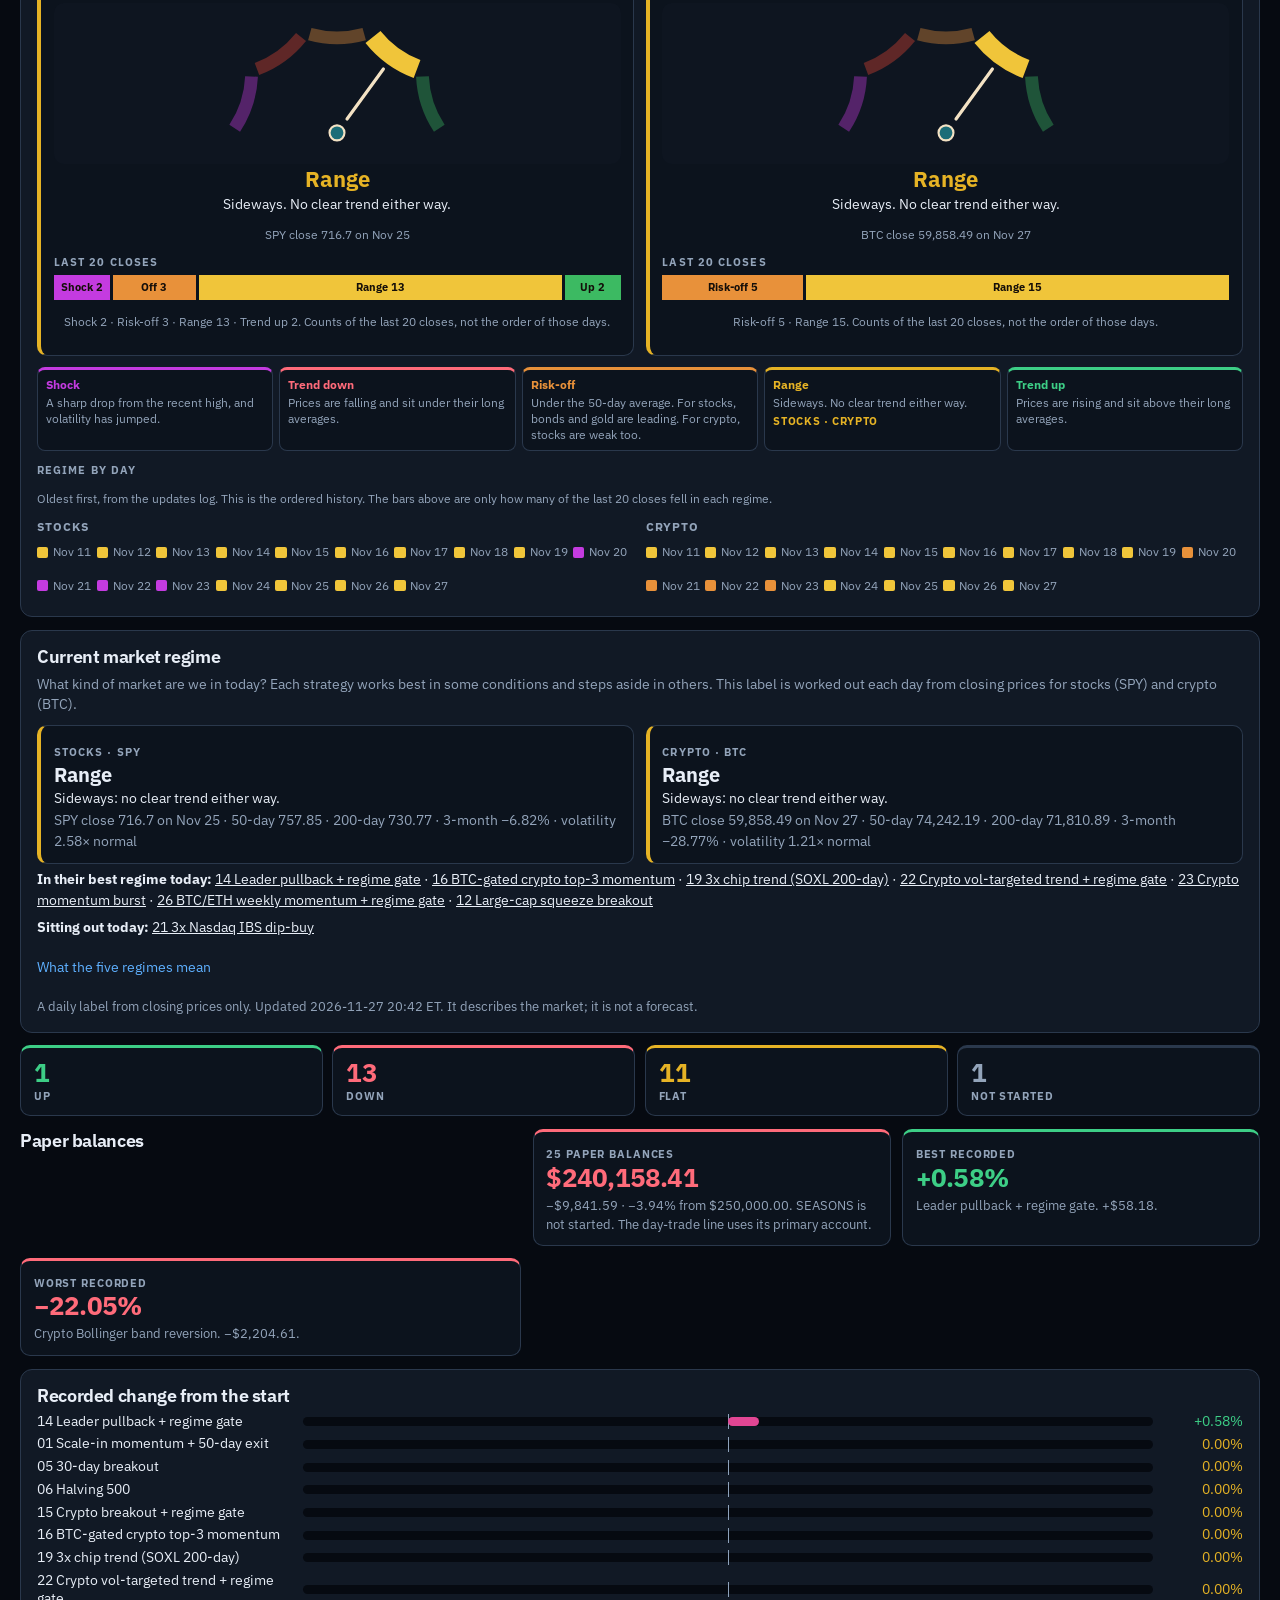
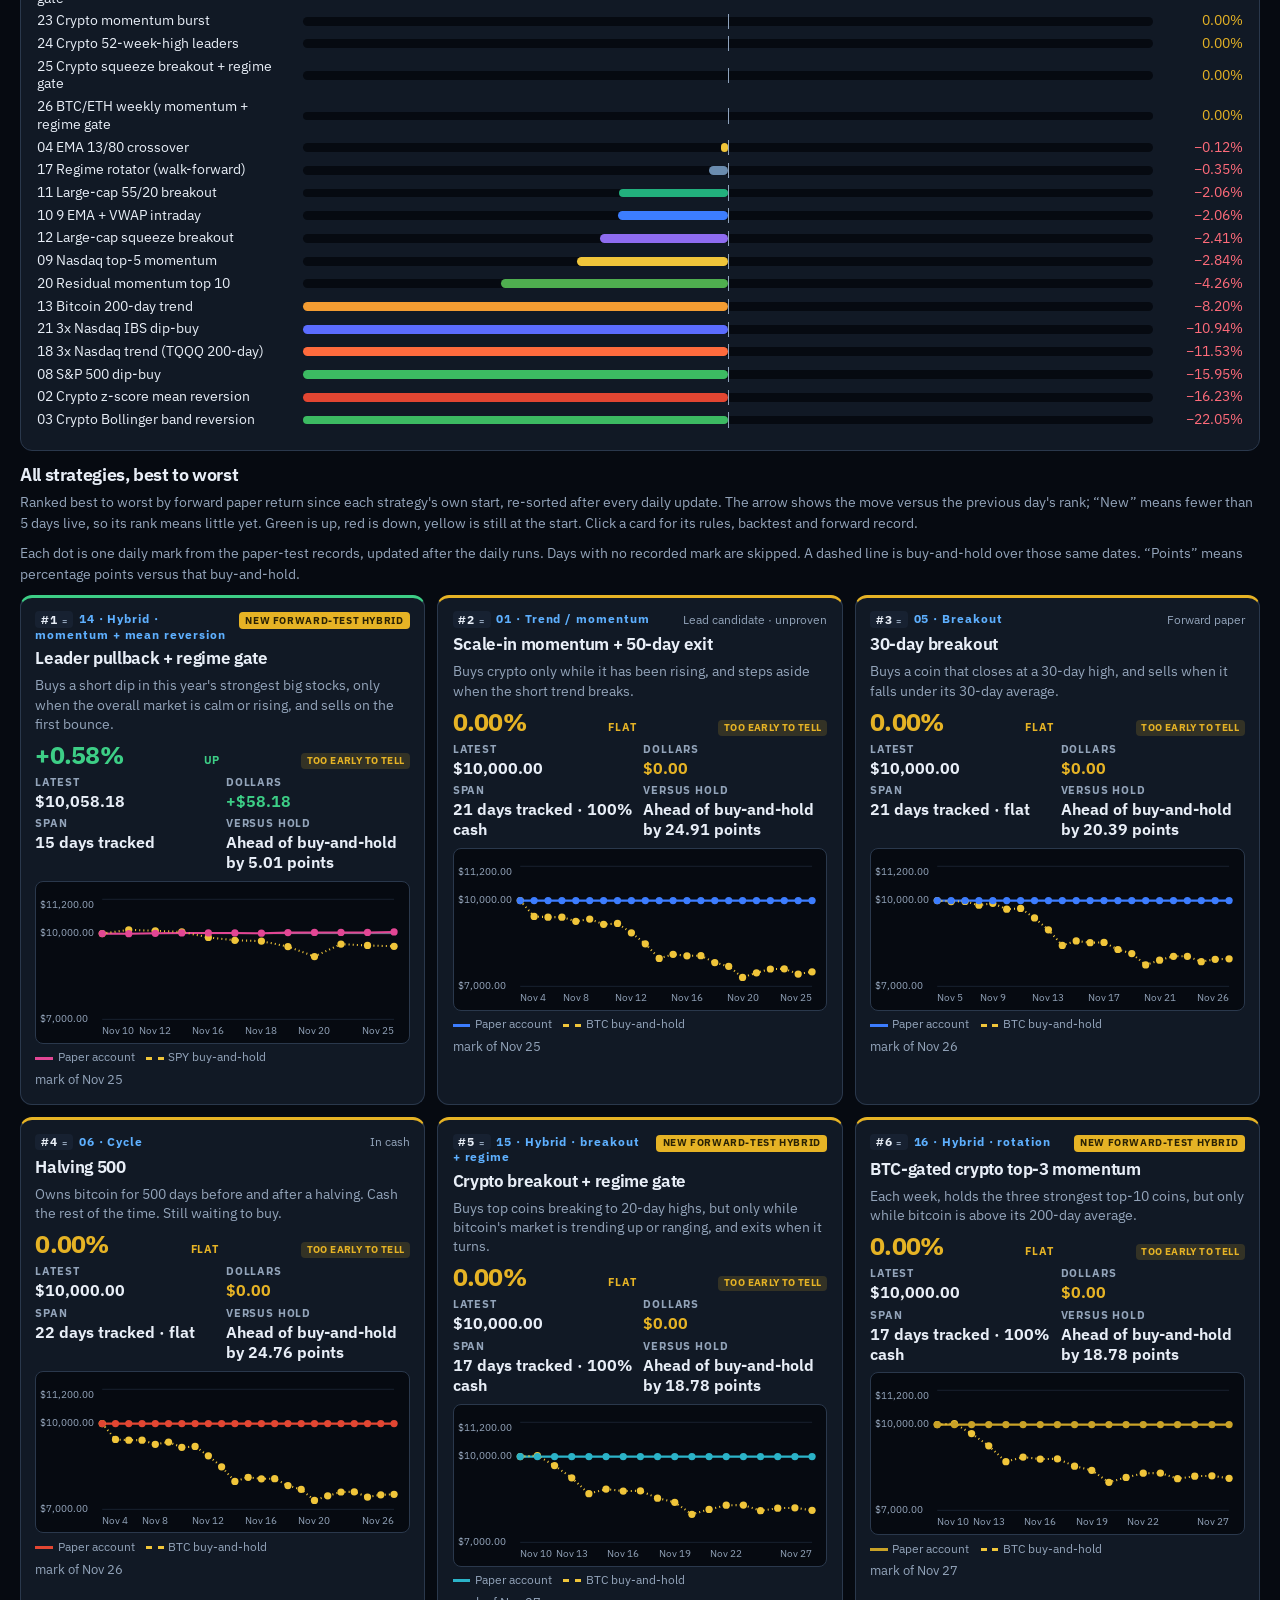
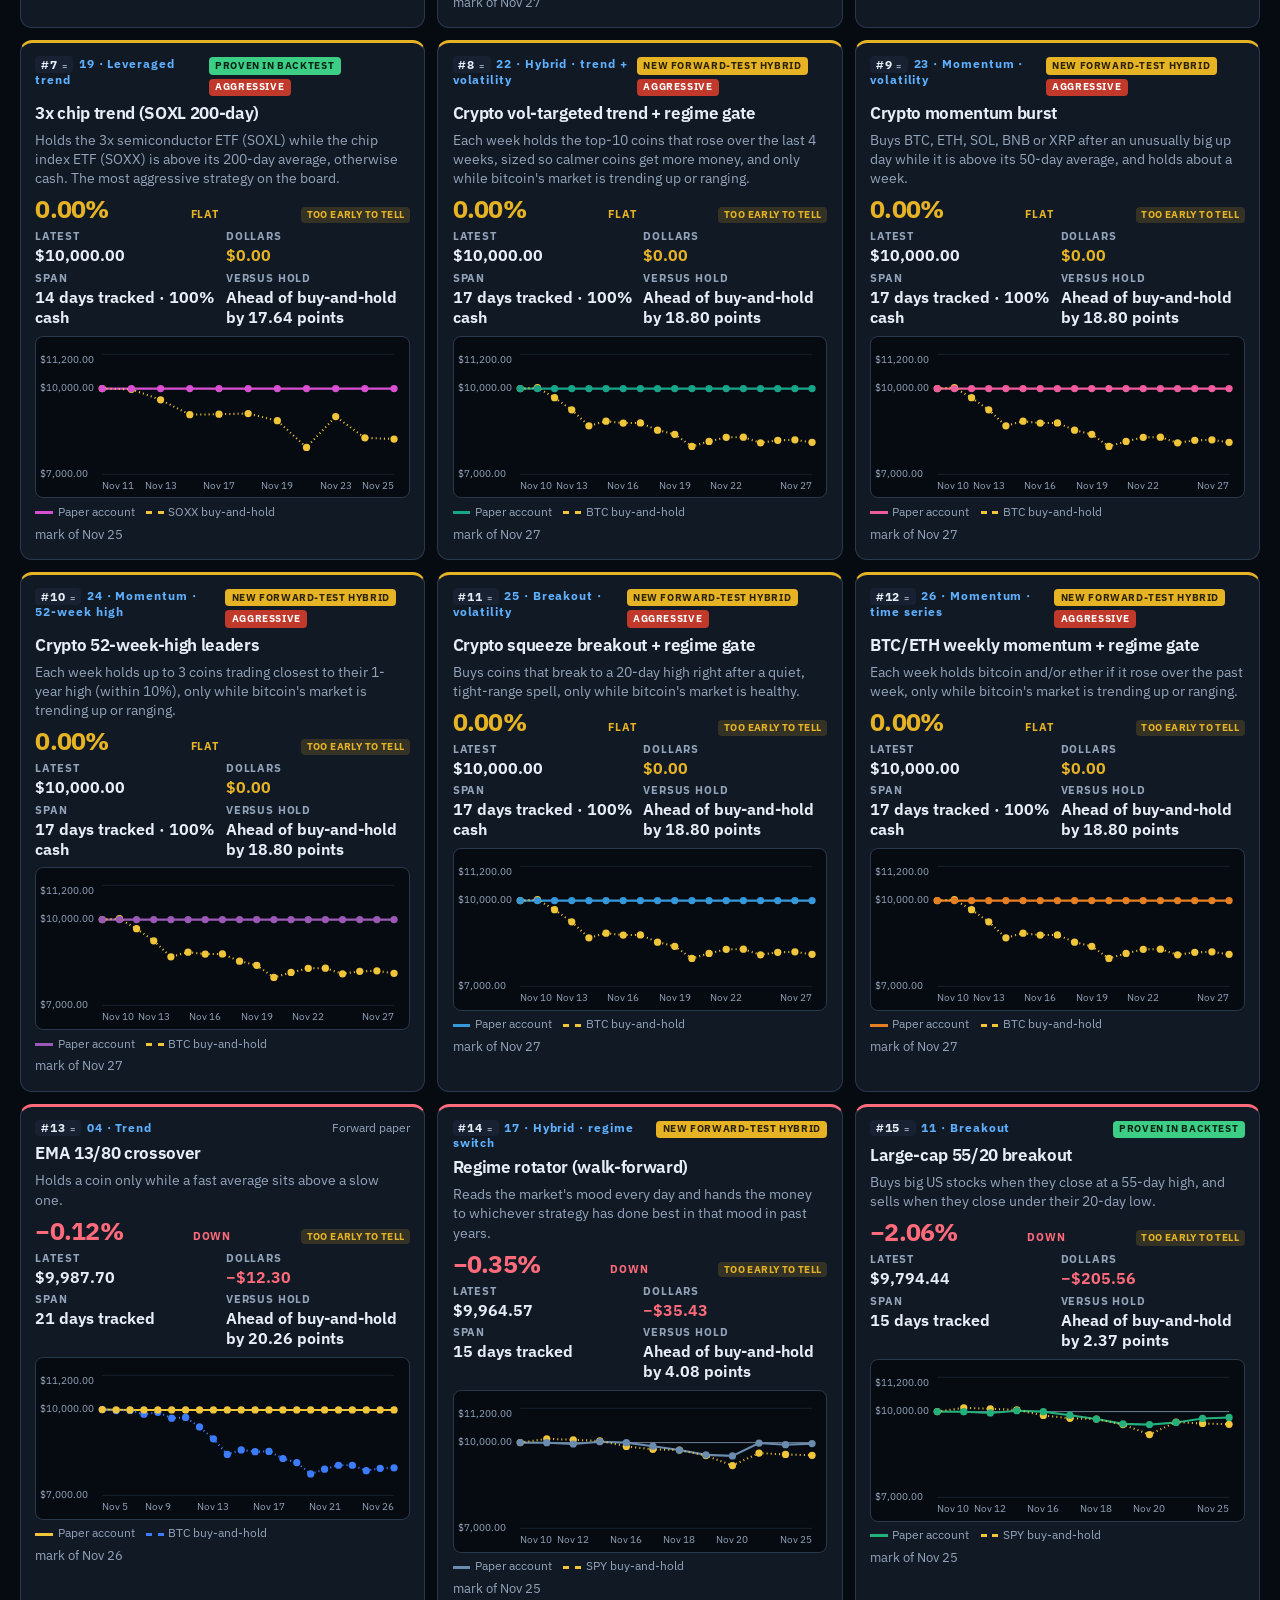
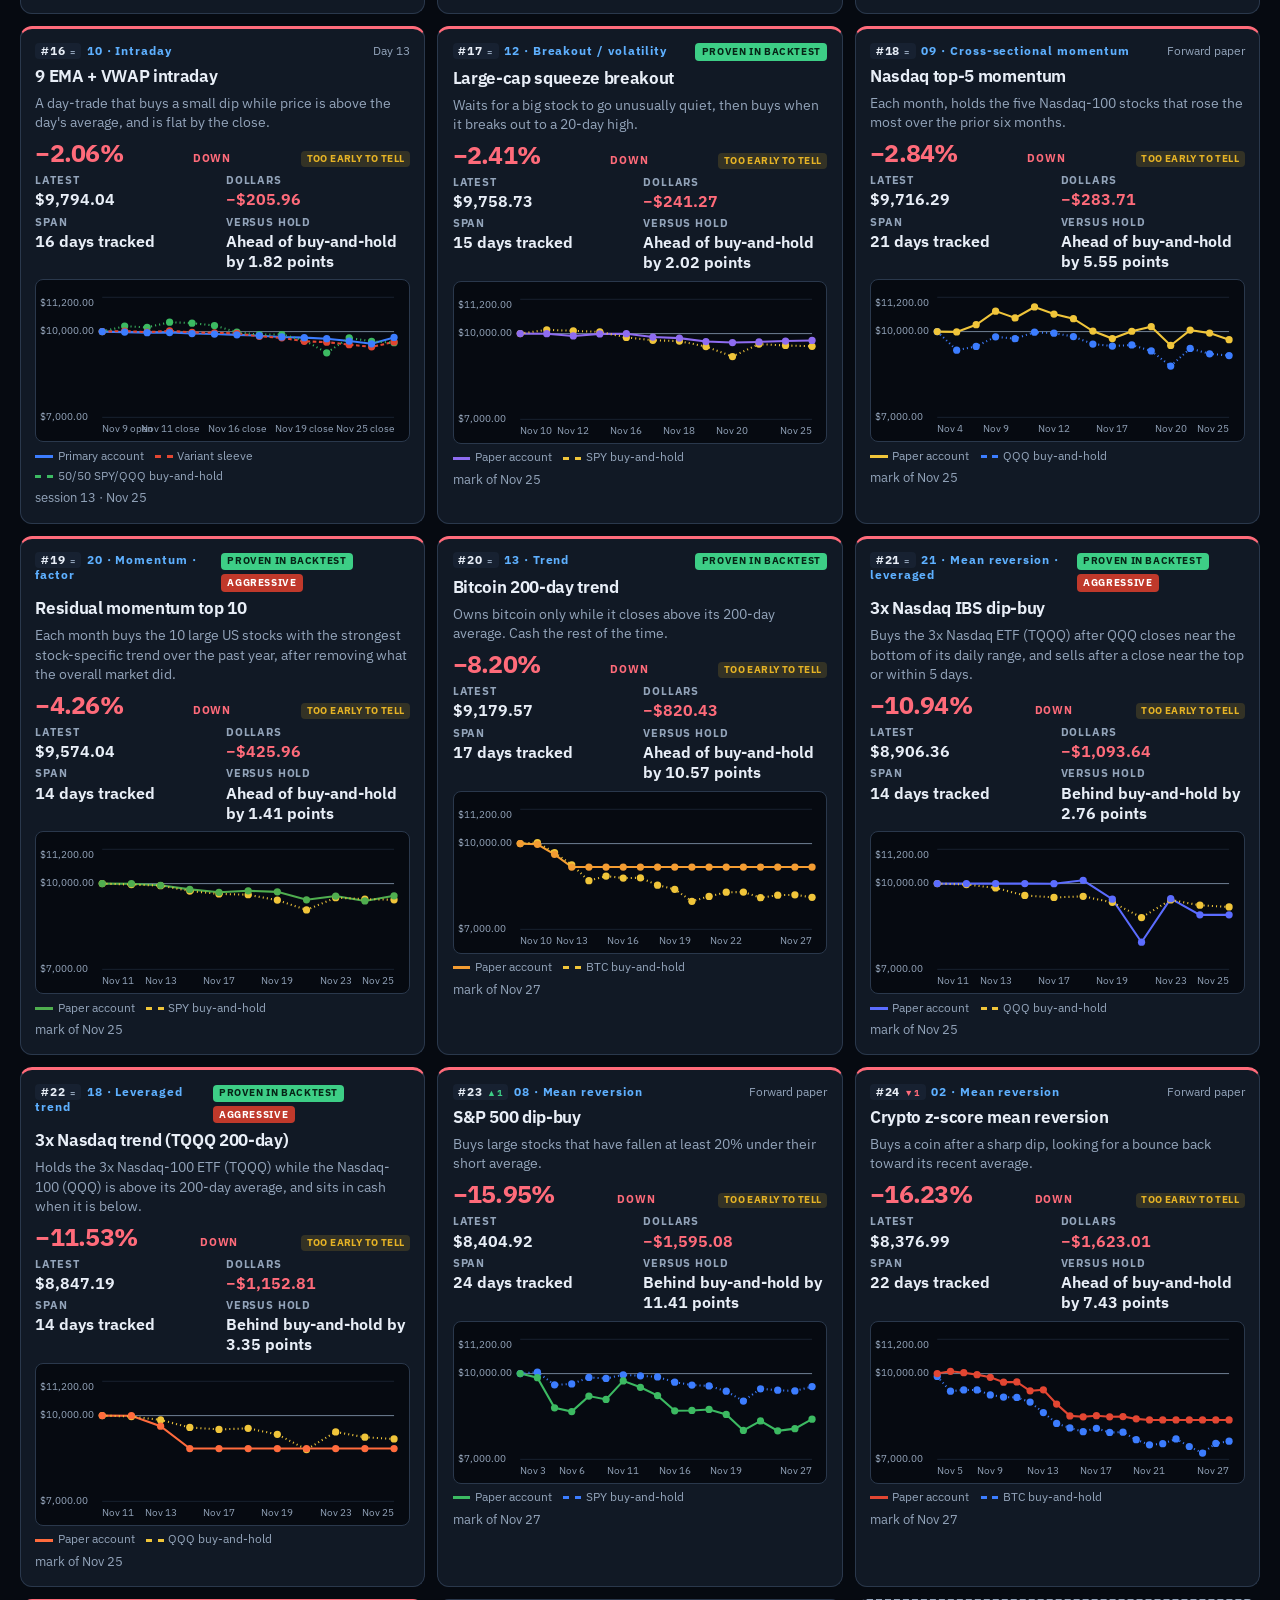
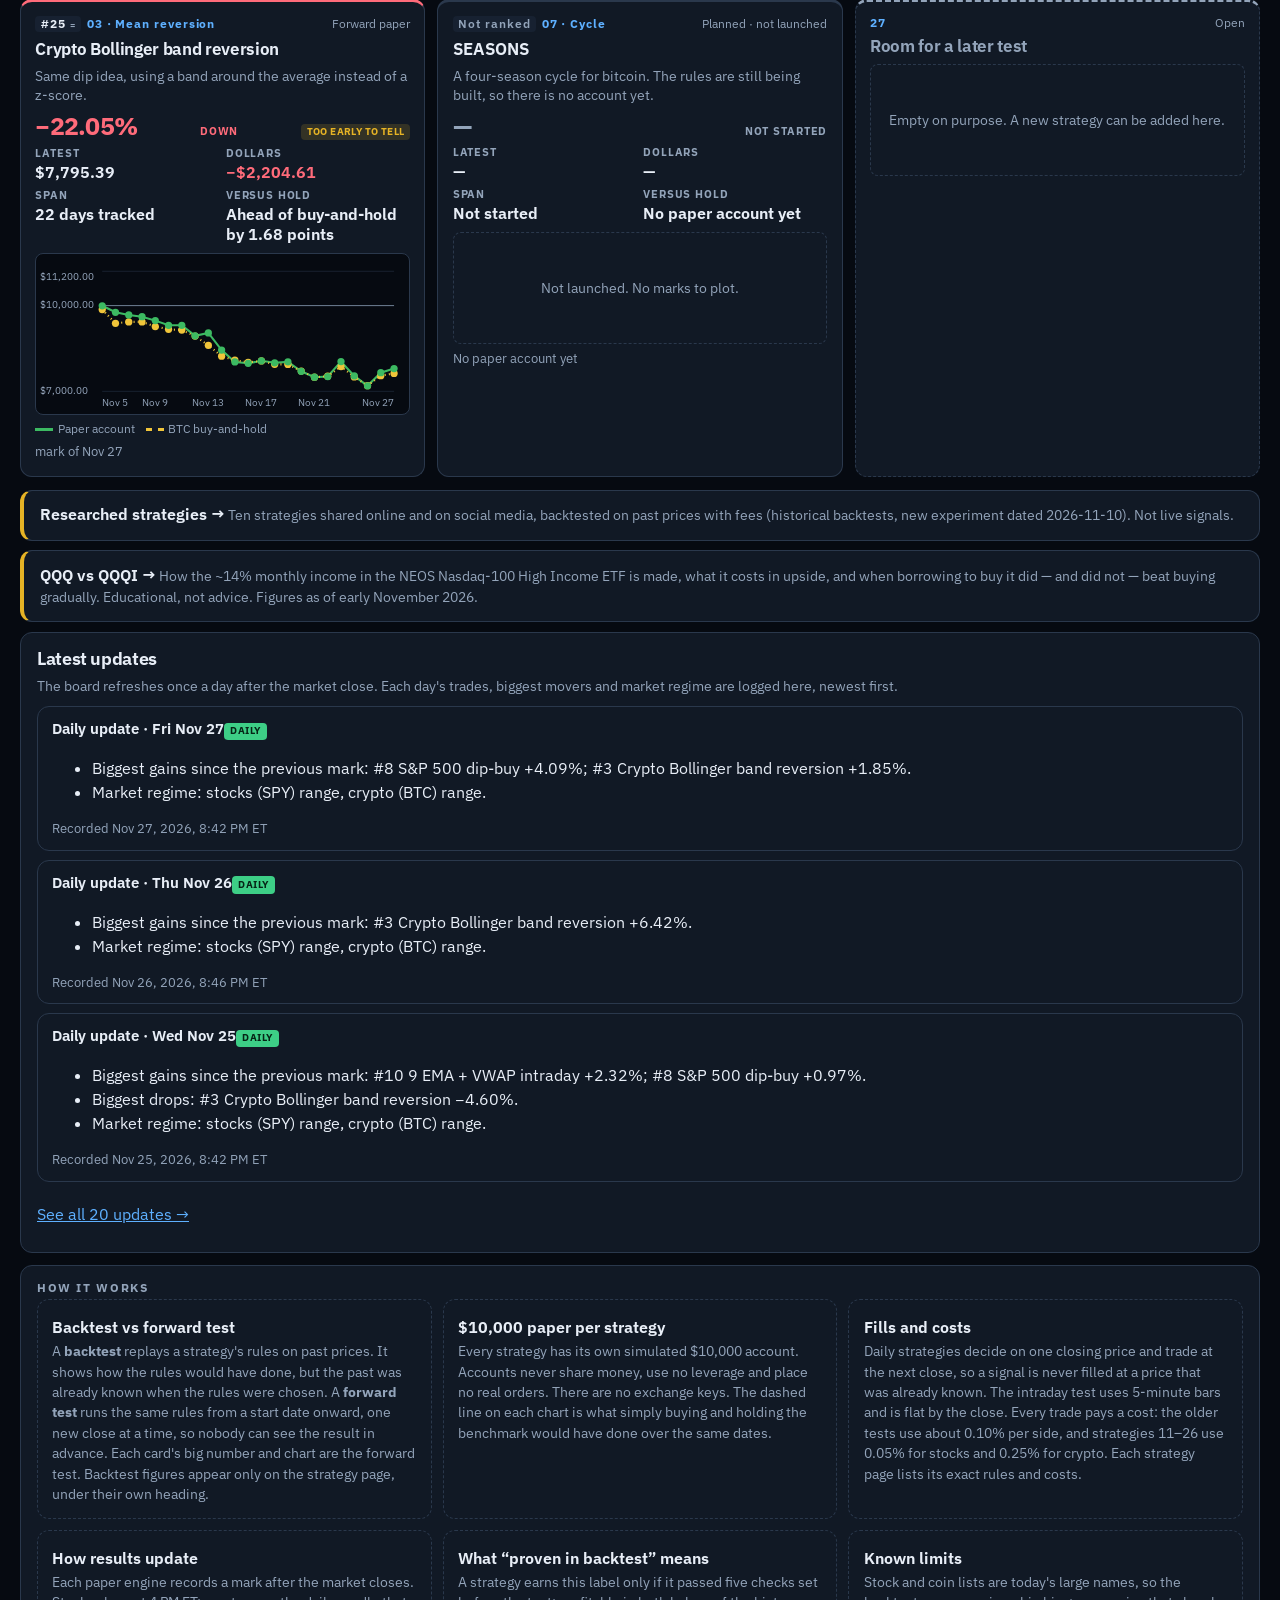
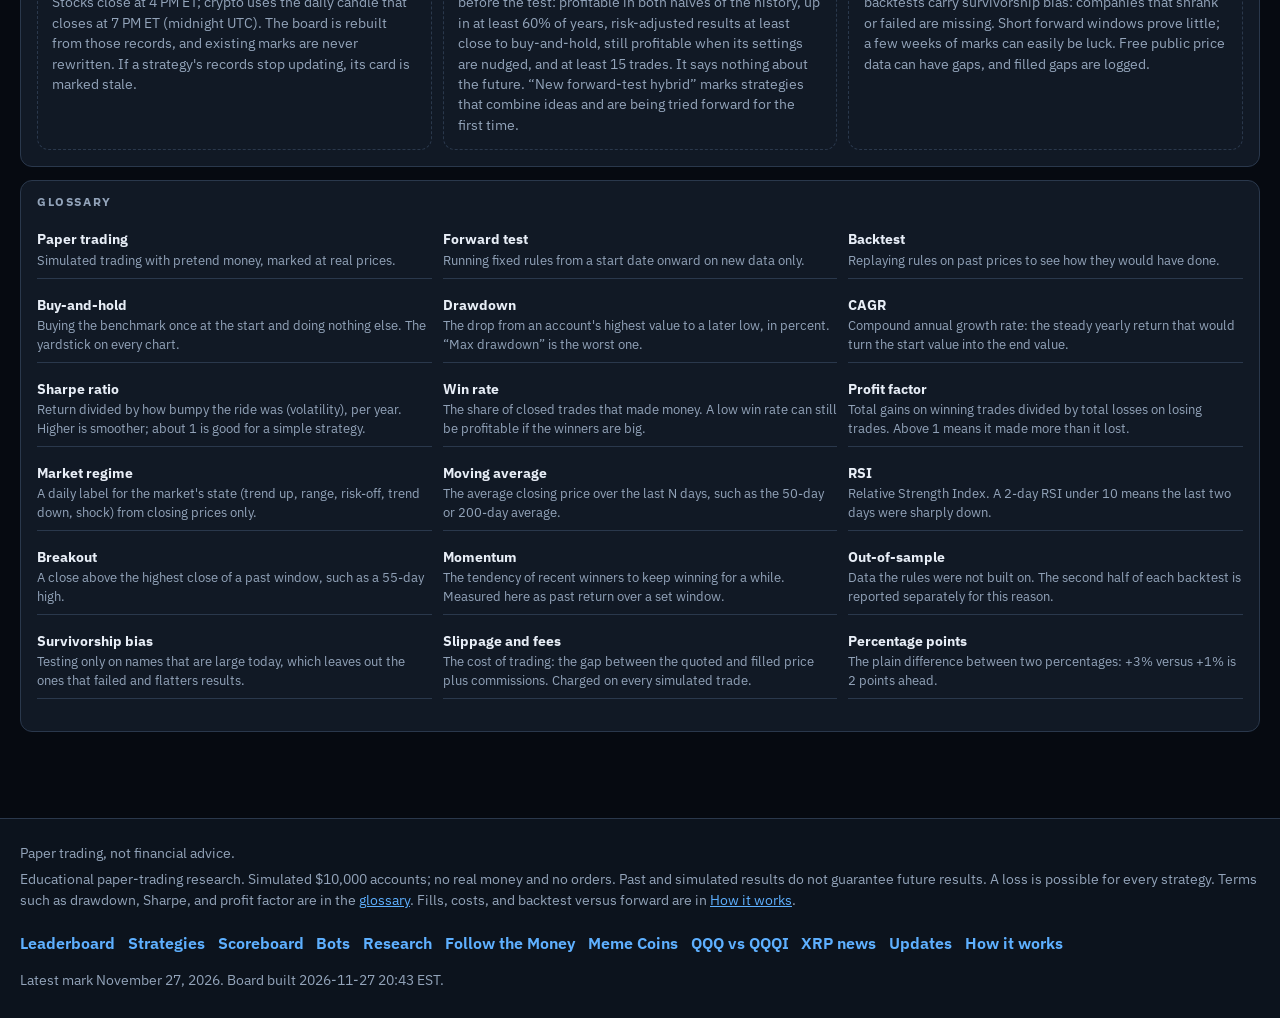
==== commit 298151a4: "Add six Nov 2026 paper experiments with bots and scoreboard pages Frozen S-NEW-1..3 stock and B-NEW-" ====
--- a/index.html
+++ b/index.html
@@ -30,7 +30,7 @@
   <meta name="twitter:title" content="SIFT">
   <meta name="twitter:description" content="Your everyday resource for backtested, forward-tested trading strategies: what's working, what isn't, and why. Paper results from real closing prices, not financial advice.">
   <meta name="twitter:image" content="https://butlerwake-alt.github.io/sift/og-image.png">
-  <link rel="stylesheet" href="styles.css?v=202611280100">
+  <link rel="stylesheet" href="styles.css?v=202611280230">
 </head>
 <body id="top">
   <a class="skip-link" href="#main">Skip to content</a>
@@ -49,6 +49,8 @@
           <div class="nav-panel" id="site-menu">
             <a href="#leaderboard">Leaderboard</a>
             <a href="#board">Strategies</a>
+          <a href="scoreboard.html">Scoreboard</a>
+          <a href="bots.html">Bots</a>
             <a href="research.html">Research</a>
             <a href="follow_money.html">Follow the Money</a>
             <a class="nav-cta" href="memescan.html">Meme Coins</a>
@@ -108,11 +110,25 @@
       <span class="btn-cta">Open Meme Coins</span>
     </a>
 
+    <a class="home-score-cta" href="scoreboard.html">
+      <div>
+        <p class="kicker">1-year track</p>
+        <strong>Scoreboard</strong>
+        <span>Rank every paper test — existing desk, new Nov 2026 experiments, and memecoin audit — by risk-adjusted return. b1/b2 excluded.</span>
+      </div>
+      <span class="btn-cta btn-cta-ghost">Open Scoreboard</span>
+    </a>
+
     <div class="callout-row">
       <a class="home-callout" href="#leaderboard">
         <p class="kicker">Copy a strategy</p>
         <strong>Take the published rules to a paper account</strong>
         <span>Open a name on the leaderboard. The strategy page lists the rules, the latest holdings when they are on record, and buttons to copy or download them.</span>
+      </a>
+      <a class="home-callout" href="bots.html">
+        <p class="kicker">Crypto bots</p>
+        <strong>Bot Paper Testing</strong>
+        <span>B-NEW-1..3 forward paper bots plus a read-only desk bot card. New experiment, started November 27, 2026.</span>
       </a>
       <a class="home-callout" href="follow_money.html">
         <p class="kicker">Follow the Money</p>
@@ -283,6 +299,8 @@
       <nav class="footer-nav" aria-label="Footer">
         <a href="#leaderboard">Leaderboard</a>
         <a href="#board">Strategies</a>
+        <a href="scoreboard.html">Scoreboard</a>
+        <a href="bots.html">Bots</a>
         <a href="research.html">Research</a>
         <a href="follow_money.html">Follow the Money</a>
         <a href="memescan.html">Meme Coins</a>
@@ -297,20 +315,17 @@
   </footer>
   <nav class="tabbar" aria-label="Mobile">
     <a href="index.html" aria-current="page"><span>Home</span></a>
-    <a href="index.html#board"><span>Strategies</span></a>
-    <a href="follow_money.html" aria-label="Follow the Money"><span>Money</span></a>
+    <a href="scoreboard.html"><span>Score</span></a>
+    <a href="bots.html"><span>Bots</span></a>
     <a href="memescan.html"><span>Memes</span></a>
-    <a href="news.html"><span>News</span></a>
-    <a href="qqqi.html"><span>QQQI</span></a>
-    <a href="updates.html"><span>Updates</span></a>
-    <a href="videos.html" data-videos-nav hidden><span>Videos</span></a>
+    <a href="index.html#board"><span>More</span></a>
   </nav>
   <a class="to-top" href="#top" aria-label="Back to top">↑</a>
-  <script src="site-config.js?v=202611280100"></script>
+  <script src="site-config.js?v=202611280230"></script>
   <script src="data.js?v=202611280100"></script>
   <script src="app.js?v=202611280100"></script>
   <script>renderBoard();</script>
   <script src="videos.js?v=202611280100"></script>
-  <script src="site-chrome.js?v=202611280100"></script>
+  <script src="site-chrome.js?v=202611280230"></script>
 </body>
 </html>
--- a/styles.css
+++ b/styles.css
@@ -1395,3 +1395,121 @@
   .top-card { transition: none; }
   .top-card:hover { transform: none; }
 }
+
+/* New experiments: bots + scoreboard */
+.bot-grid {
+  display: grid;
+  grid-template-columns: repeat(auto-fit, minmax(280px, 1fr));
+  gap: 0.85rem;
+  margin: 1rem 0 2rem;
+}
+.bot-card, .new-stock-card {
+  background: var(--panel);
+  border: 1px solid var(--line);
+  border-radius: var(--radius);
+  padding: 0.9rem 1rem;
+  box-shadow: var(--shadow);
+}
+.bot-card-existing { border-style: dashed; opacity: 0.95; }
+.bot-card-top, .new-stock-card .card-top {
+  display: flex;
+  flex-wrap: wrap;
+  gap: 0.4rem;
+  align-items: center;
+  justify-content: space-between;
+  margin-bottom: 0.35rem;
+}
+.bot-card h2, .new-stock-card h2 {
+  margin: 0.2rem 0 0.45rem;
+  font: 700 1.05rem/1.25 var(--sans);
+}
+.bot-ret {
+  margin: 0;
+  font: 700 1.45rem/1.1 var(--mono);
+  letter-spacing: -0.02em;
+}
+.bot-ret small { font-size: 0.85rem; }
+.bot-facts {
+  display: grid;
+  grid-template-columns: 1fr 1fr;
+  gap: 0.35rem 0.6rem;
+  margin: 0.55rem 0;
+}
+.bot-facts dt { color: var(--muted); font-size: 0.72rem; text-transform: uppercase; letter-spacing: 0.08em; }
+.bot-facts dd { margin: 0.1rem 0 0; font: 600 0.9rem/1.2 var(--mono); }
+.chip-bot { background: rgba(61, 206, 134, 0.18); color: var(--green); border: 1px solid rgba(61, 206, 134, 0.35); padding: 0.12rem 0.45rem; border-radius: 999px; font: 700 0.68rem/1 var(--sans); letter-spacing: 0.06em; text-transform: uppercase; }
+.chip-stock { background: rgba(94, 176, 255, 0.16); color: var(--teal); border: 1px solid rgba(94, 176, 255, 0.35); padding: 0.12rem 0.45rem; border-radius: 999px; font: 700 0.68rem/1 var(--sans); letter-spacing: 0.06em; text-transform: uppercase; }
+.chip-existing { background: var(--panel-2); color: var(--muted); border: 1px solid var(--line); padding: 0.12rem 0.45rem; border-radius: 999px; font: 700 0.68rem/1 var(--sans); letter-spacing: 0.06em; text-transform: uppercase; }
+.exp-label { color: var(--muted); font: 600 0.75rem/1.3 var(--sans); }
+.dd-breach {
+  display: inline-block;
+  margin-left: 0.25rem;
+  padding: 0.1rem 0.4rem;
+  border-radius: 6px;
+  background: rgba(255, 107, 122, 0.16);
+  border: 1px solid rgba(255, 107, 122, 0.45);
+  color: var(--red);
+  font: 700 0.68rem/1.2 var(--sans);
+  letter-spacing: 0.04em;
+  text-transform: uppercase;
+  white-space: nowrap;
+}
+.score-banner {
+  margin: 0.7rem 0 0.9rem;
+  padding: 0.75rem 0.9rem;
+  border-radius: var(--radius);
+  border: 1px solid rgba(230, 179, 37, 0.45);
+  background: rgba(230, 179, 37, 0.1);
+  font: 600 0.92rem/1.45 var(--sans);
+}
+.score-filters {
+  display: flex;
+  flex-wrap: wrap;
+  gap: 0.75rem 1.2rem;
+  align-items: end;
+  margin: 0 0 0.8rem;
+}
+.score-filters label { font: 600 0.82rem/1.3 var(--sans); color: var(--muted); display: grid; gap: 0.25rem; }
+.score-filters select {
+  min-height: 44px;
+  padding: 0.35rem 0.55rem;
+  border-radius: 8px;
+  border: 1px solid var(--line);
+  background: var(--panel);
+  color: var(--cream);
+  font: 600 0.9rem/1.2 var(--sans);
+}
+.score-filters .chk {
+  display: inline-flex;
+  align-items: center;
+  gap: 0.45rem;
+  min-height: 44px;
+  color: var(--cream);
+}
+.new-stock-grid {
+  display: grid;
+  grid-template-columns: repeat(auto-fit, minmax(260px, 1fr));
+  gap: 0.75rem;
+  margin: 0.8rem 0 1.4rem;
+}
+.home-score-cta {
+  display: grid;
+  grid-template-columns: minmax(0, 1fr) auto;
+  gap: 0.75rem 1.2rem;
+  align-items: center;
+  margin: 0.9rem 0 1.1rem;
+  padding: 1rem 1.1rem;
+  border-radius: var(--radius);
+  border: 1px solid color-mix(in srgb, var(--teal) 40%, var(--line));
+  background: linear-gradient(120deg, rgba(94, 176, 255, 0.1), transparent 55%), var(--panel);
+  text-decoration: none;
+  color: inherit;
+  box-shadow: var(--shadow);
+}
+.home-score-cta:hover { border-color: var(--teal); }
+.home-score-cta strong { display: block; margin: 0.15rem 0; font: 700 1.15rem/1.25 var(--sans); color: var(--cream); }
+.home-score-cta span { color: var(--muted); font: 0.9rem/1.45 var(--sans); }
+@media (max-width: 768px) {
+  .home-score-cta { grid-template-columns: 1fr; }
+  .bot-facts { grid-template-columns: 1fr; }
+}
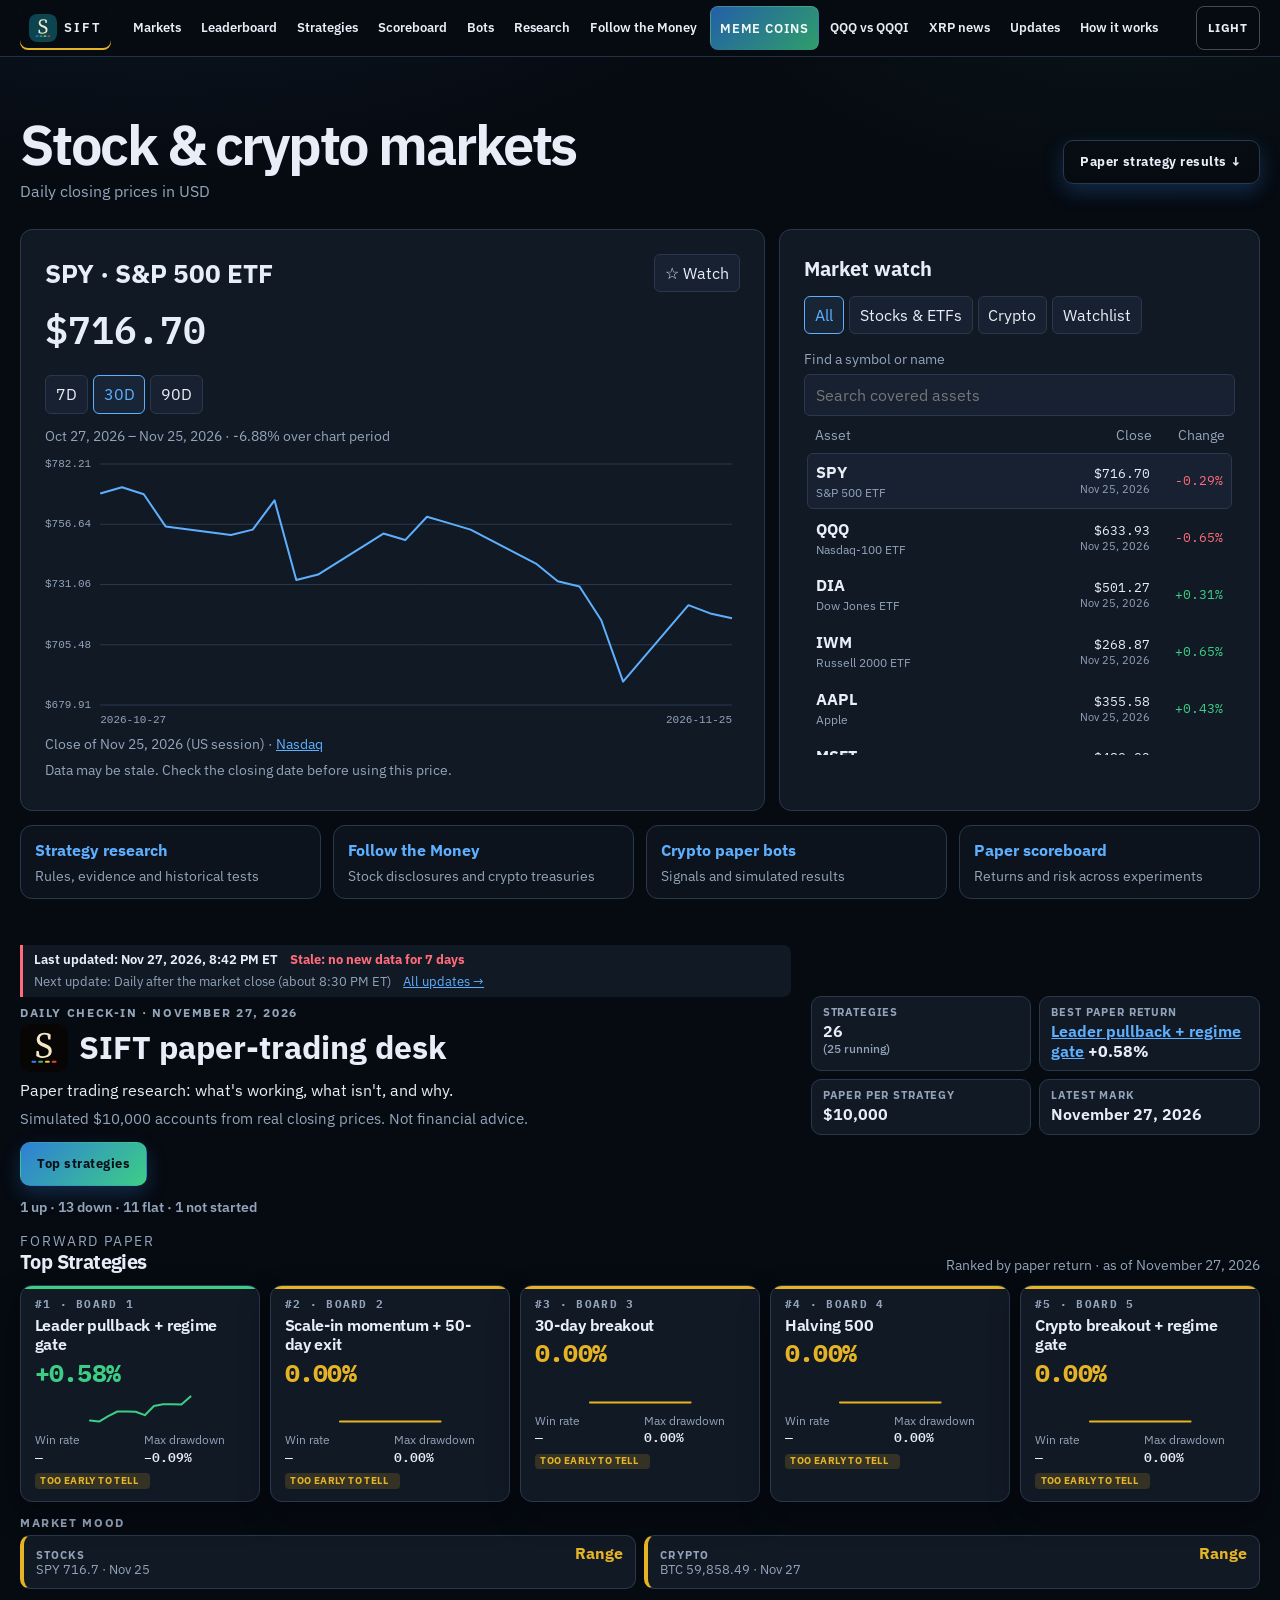
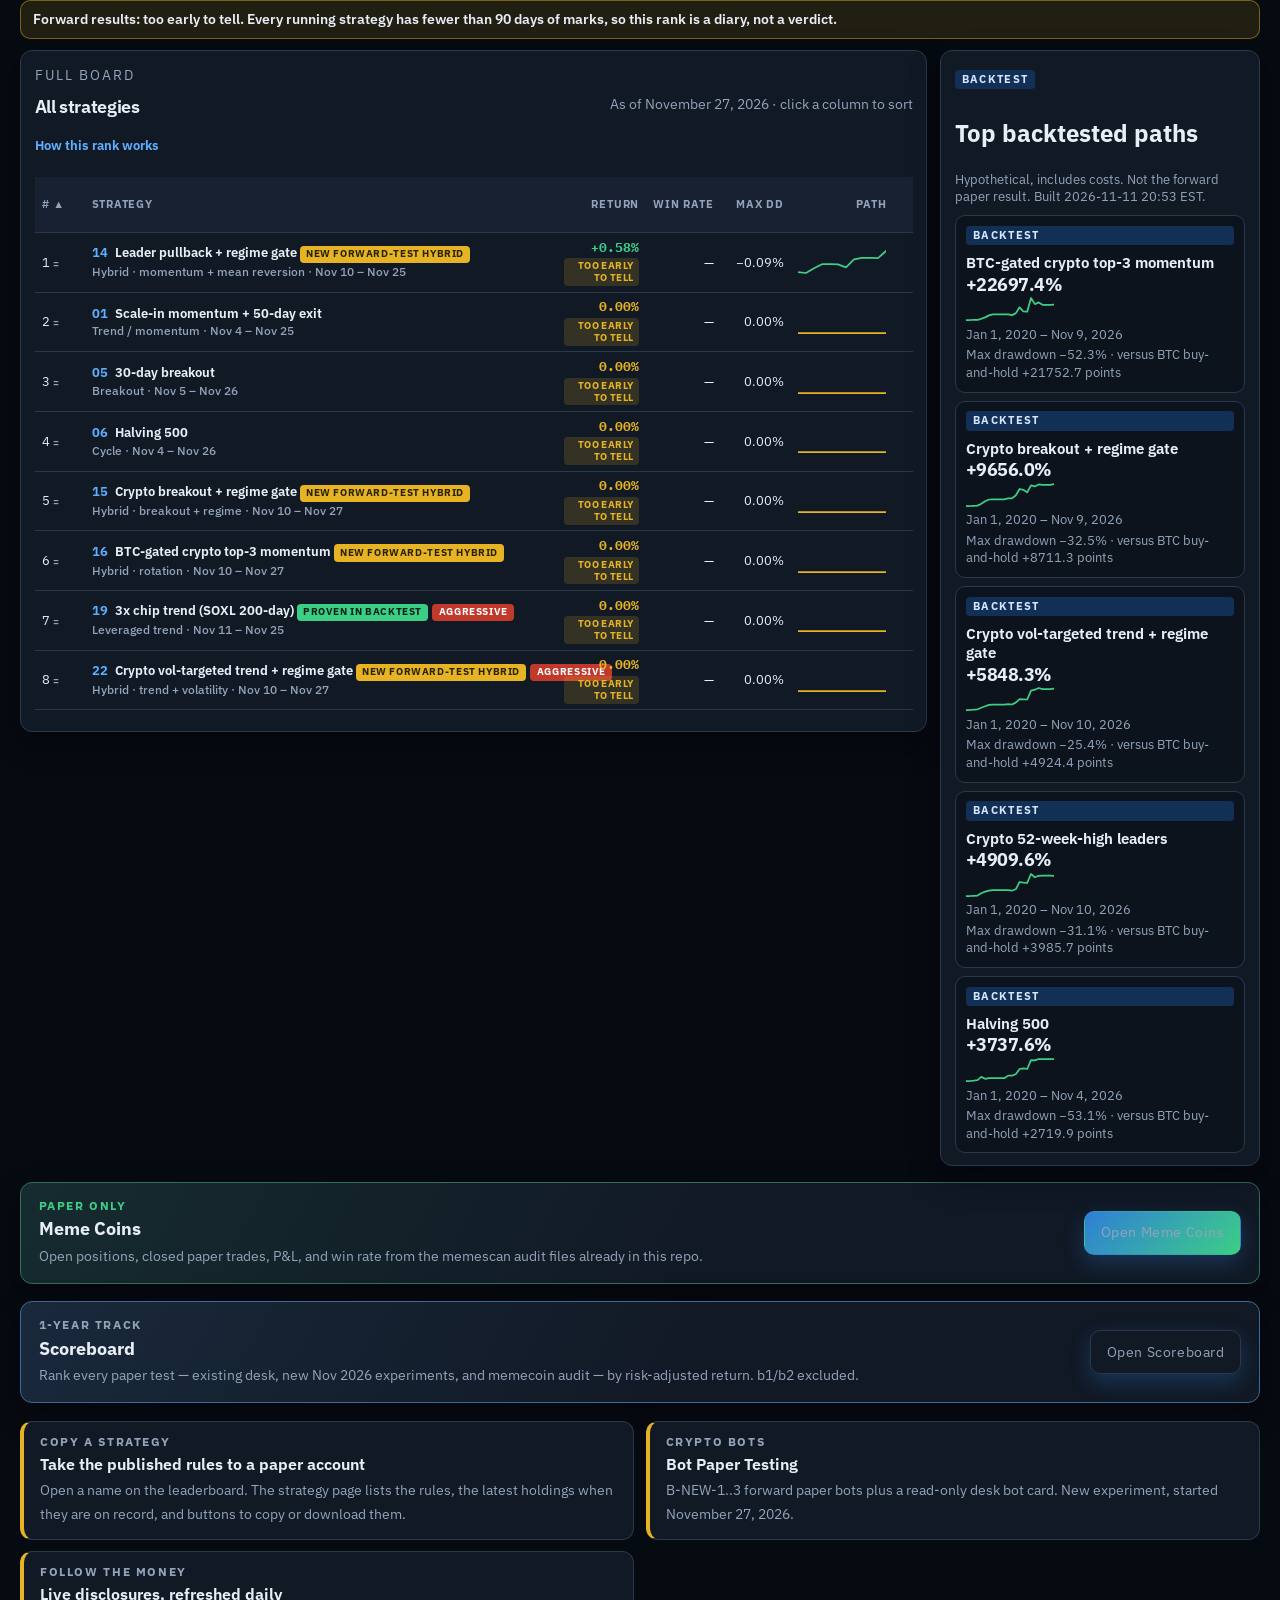
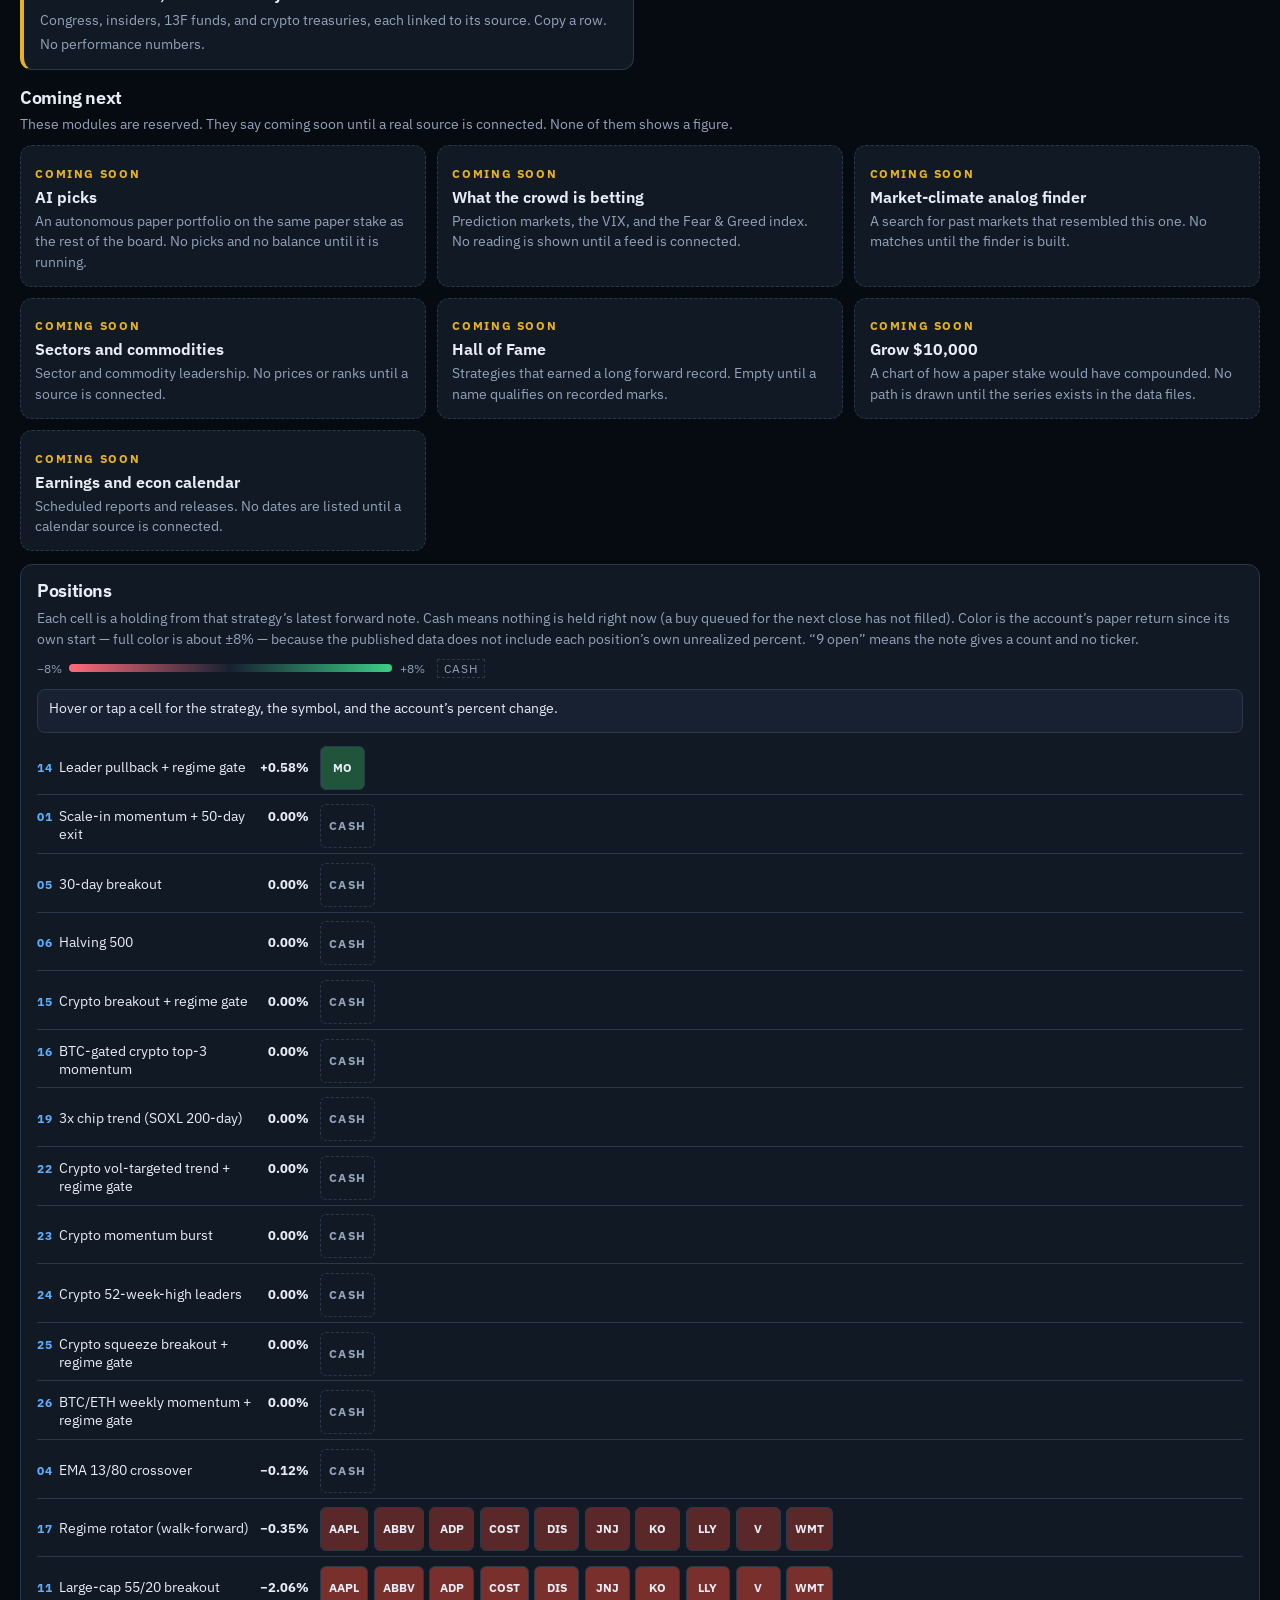
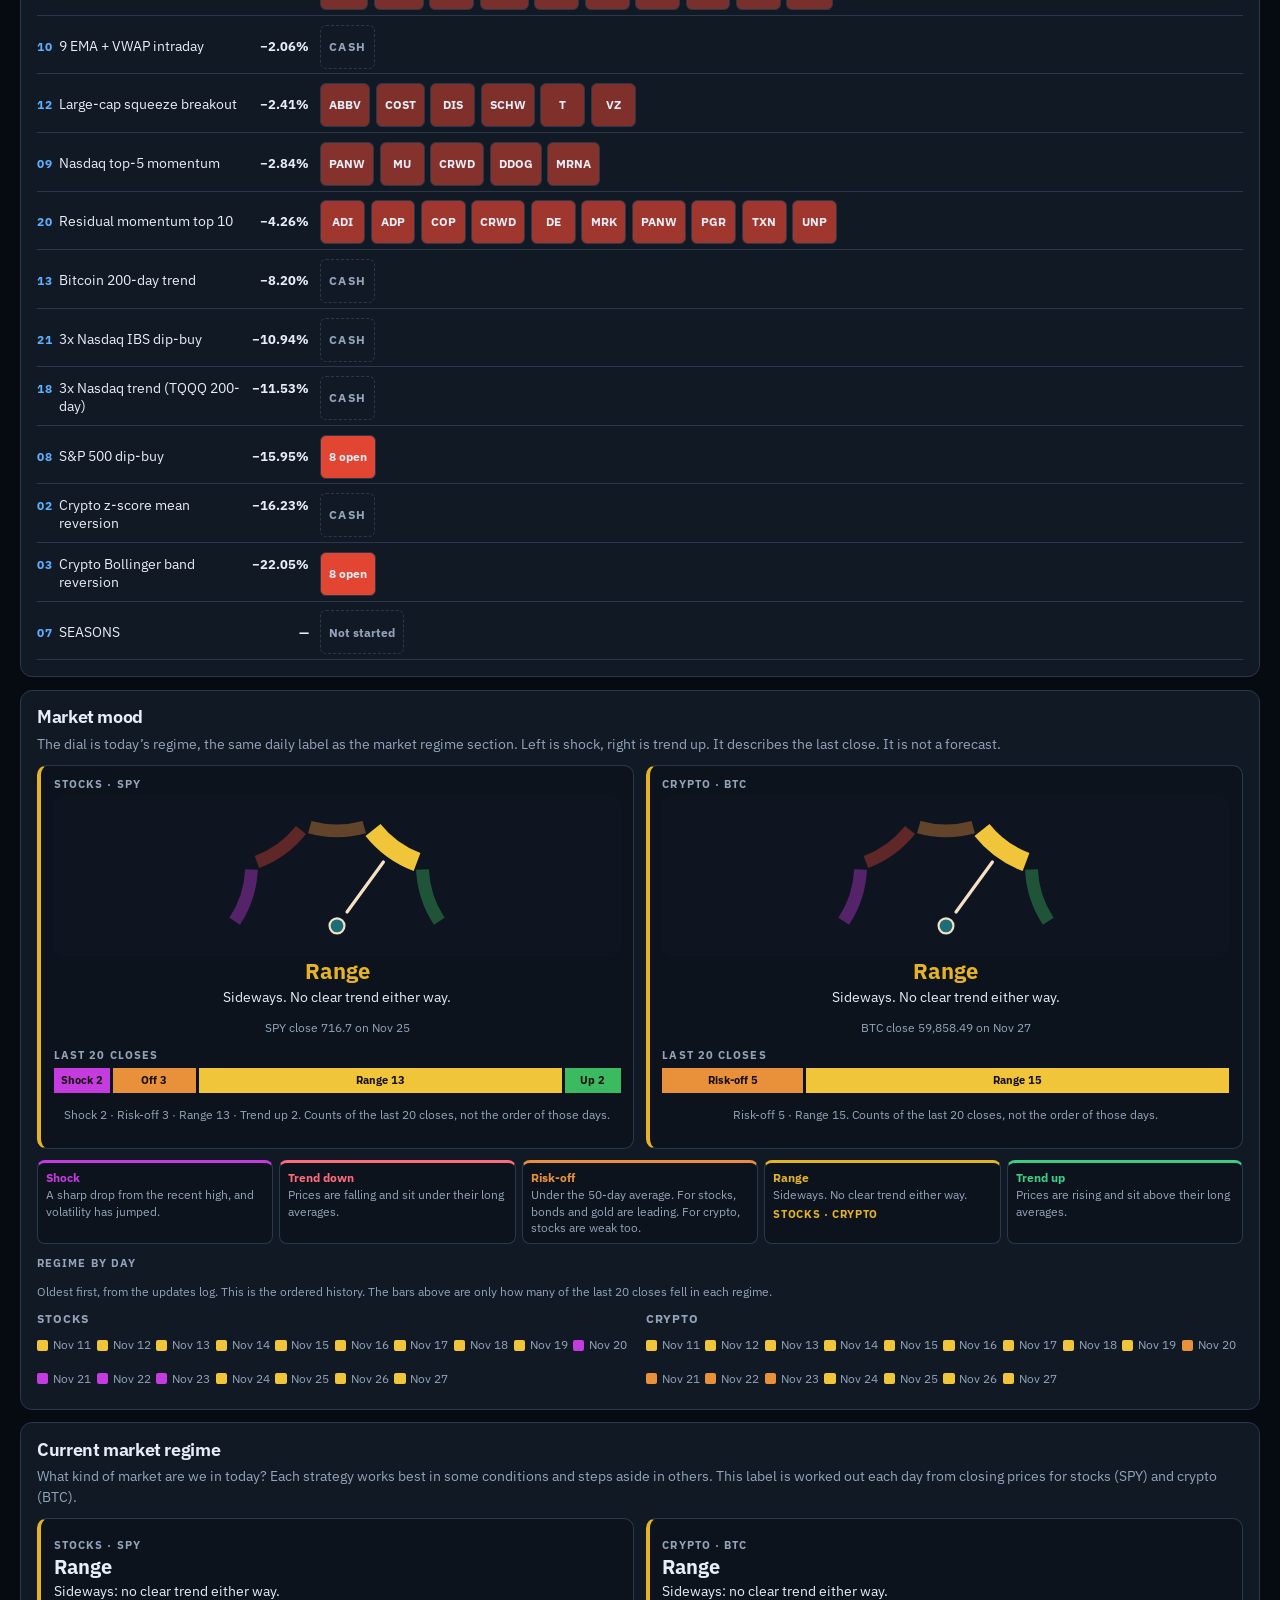
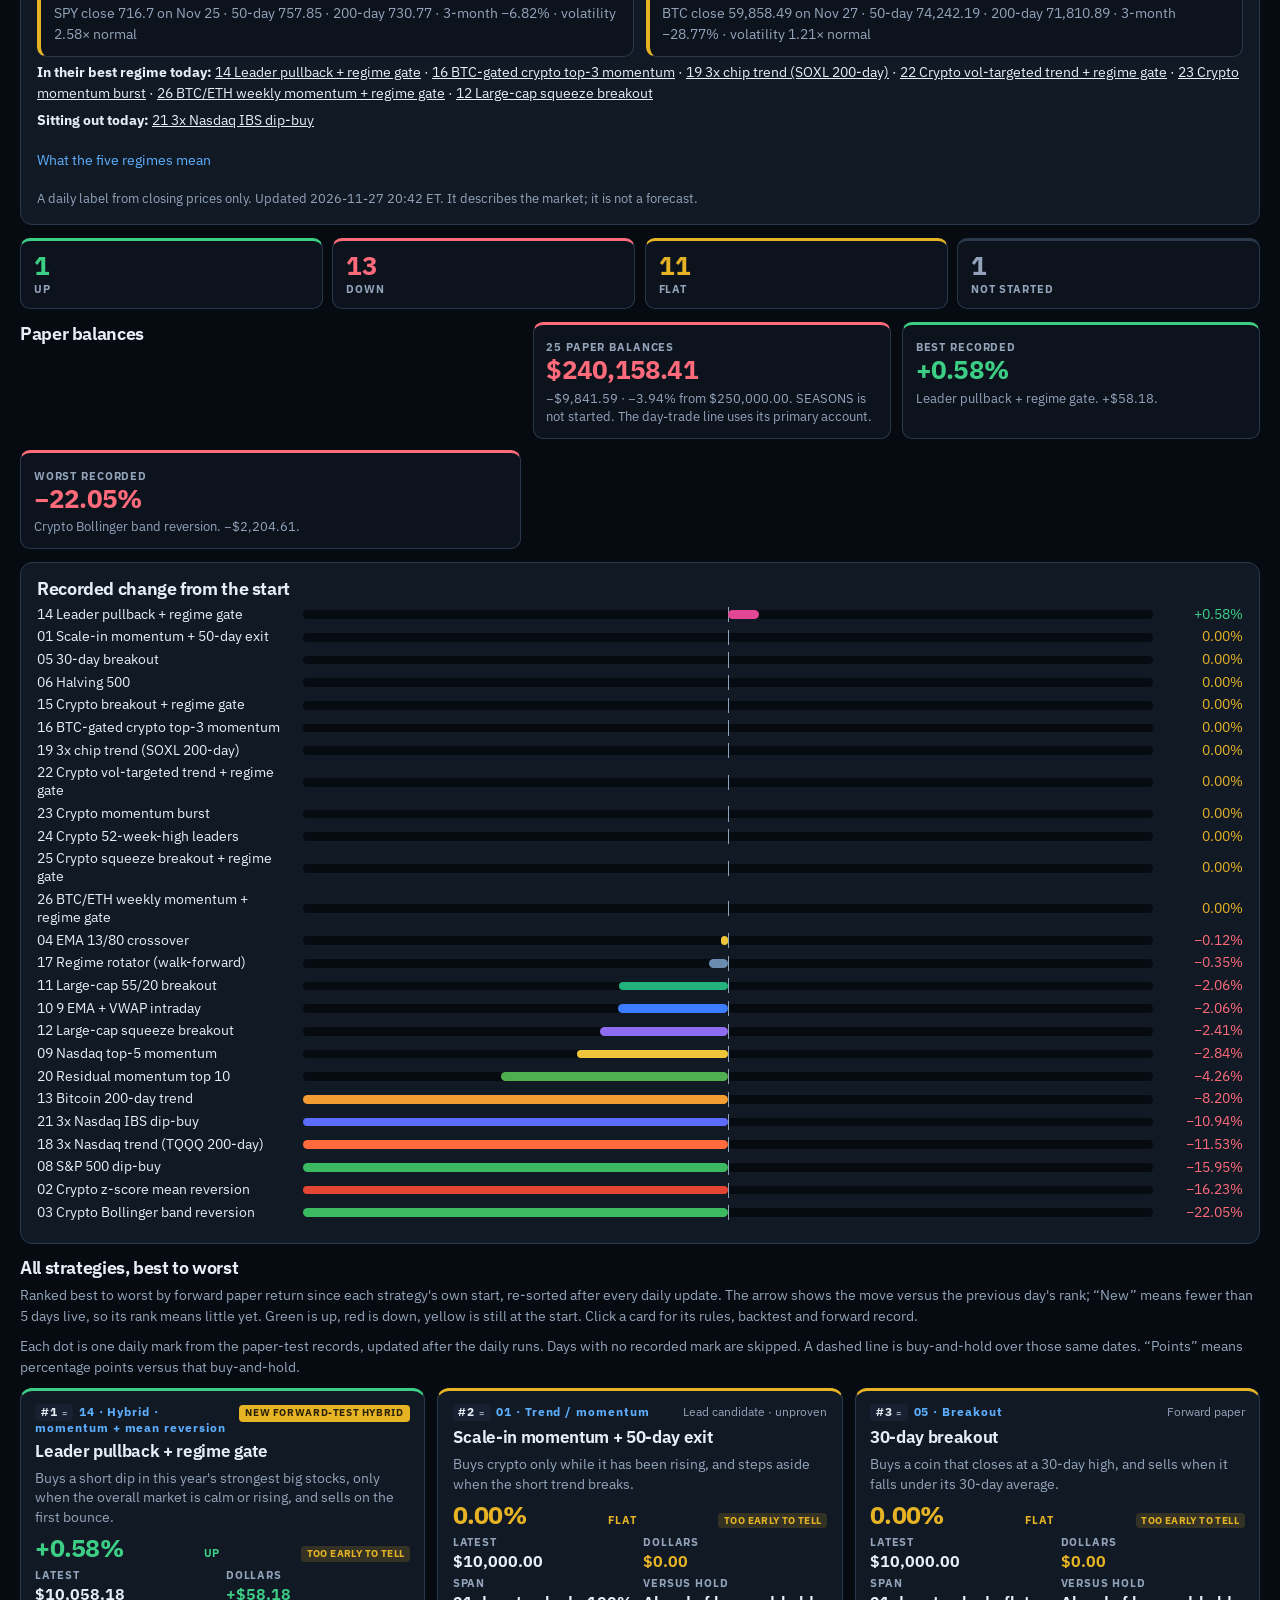
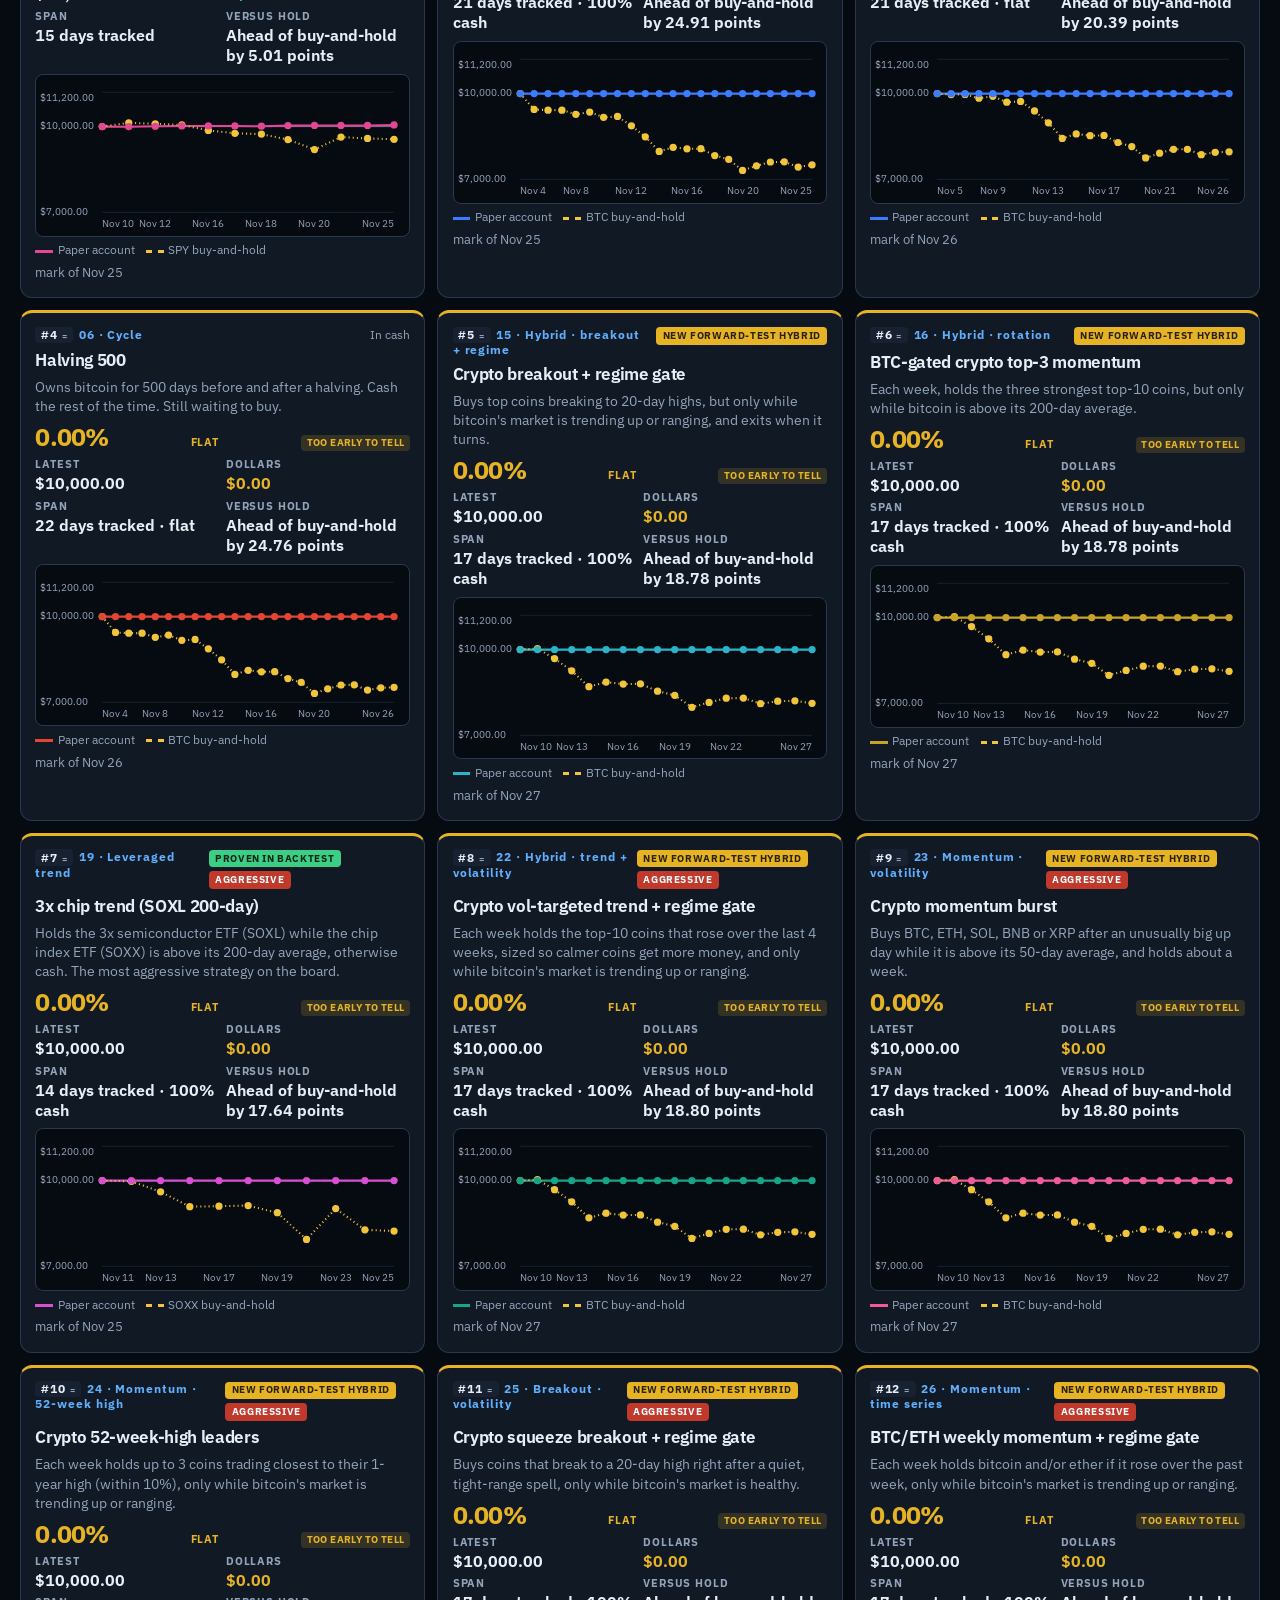
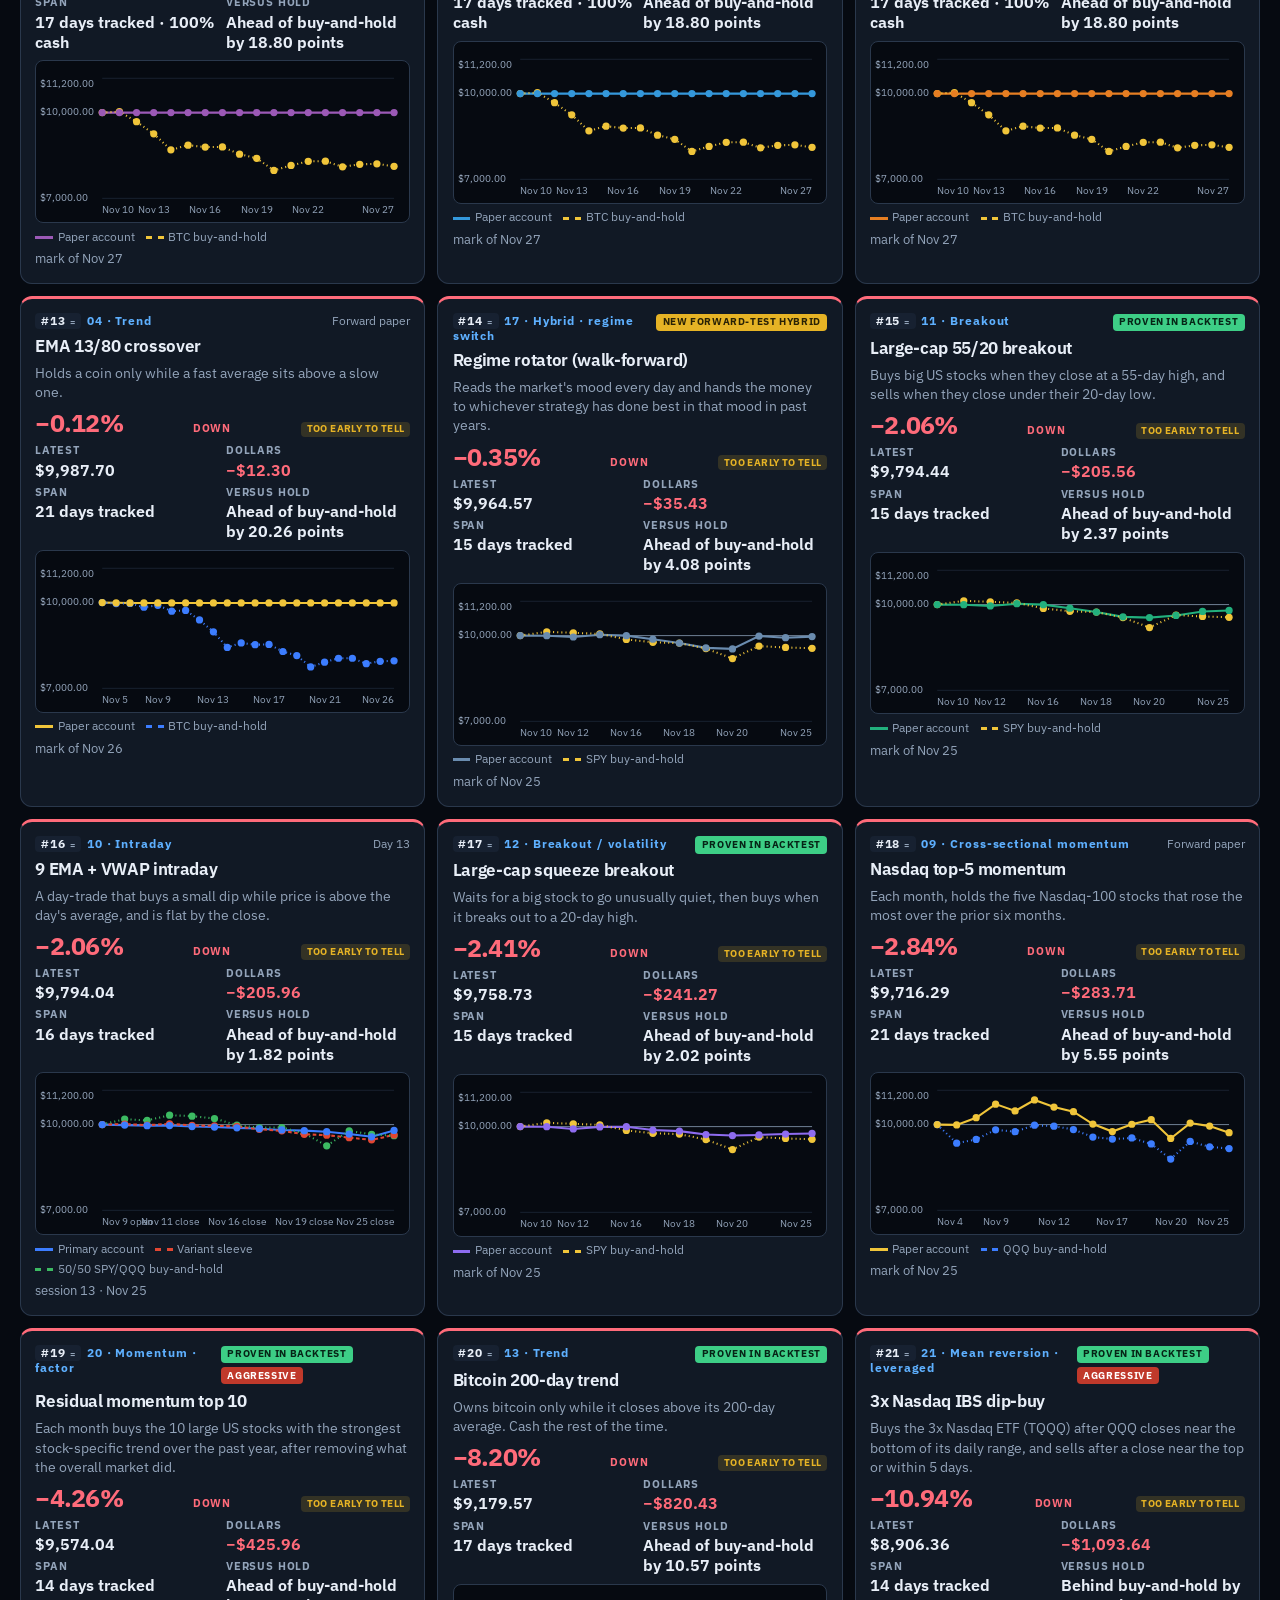
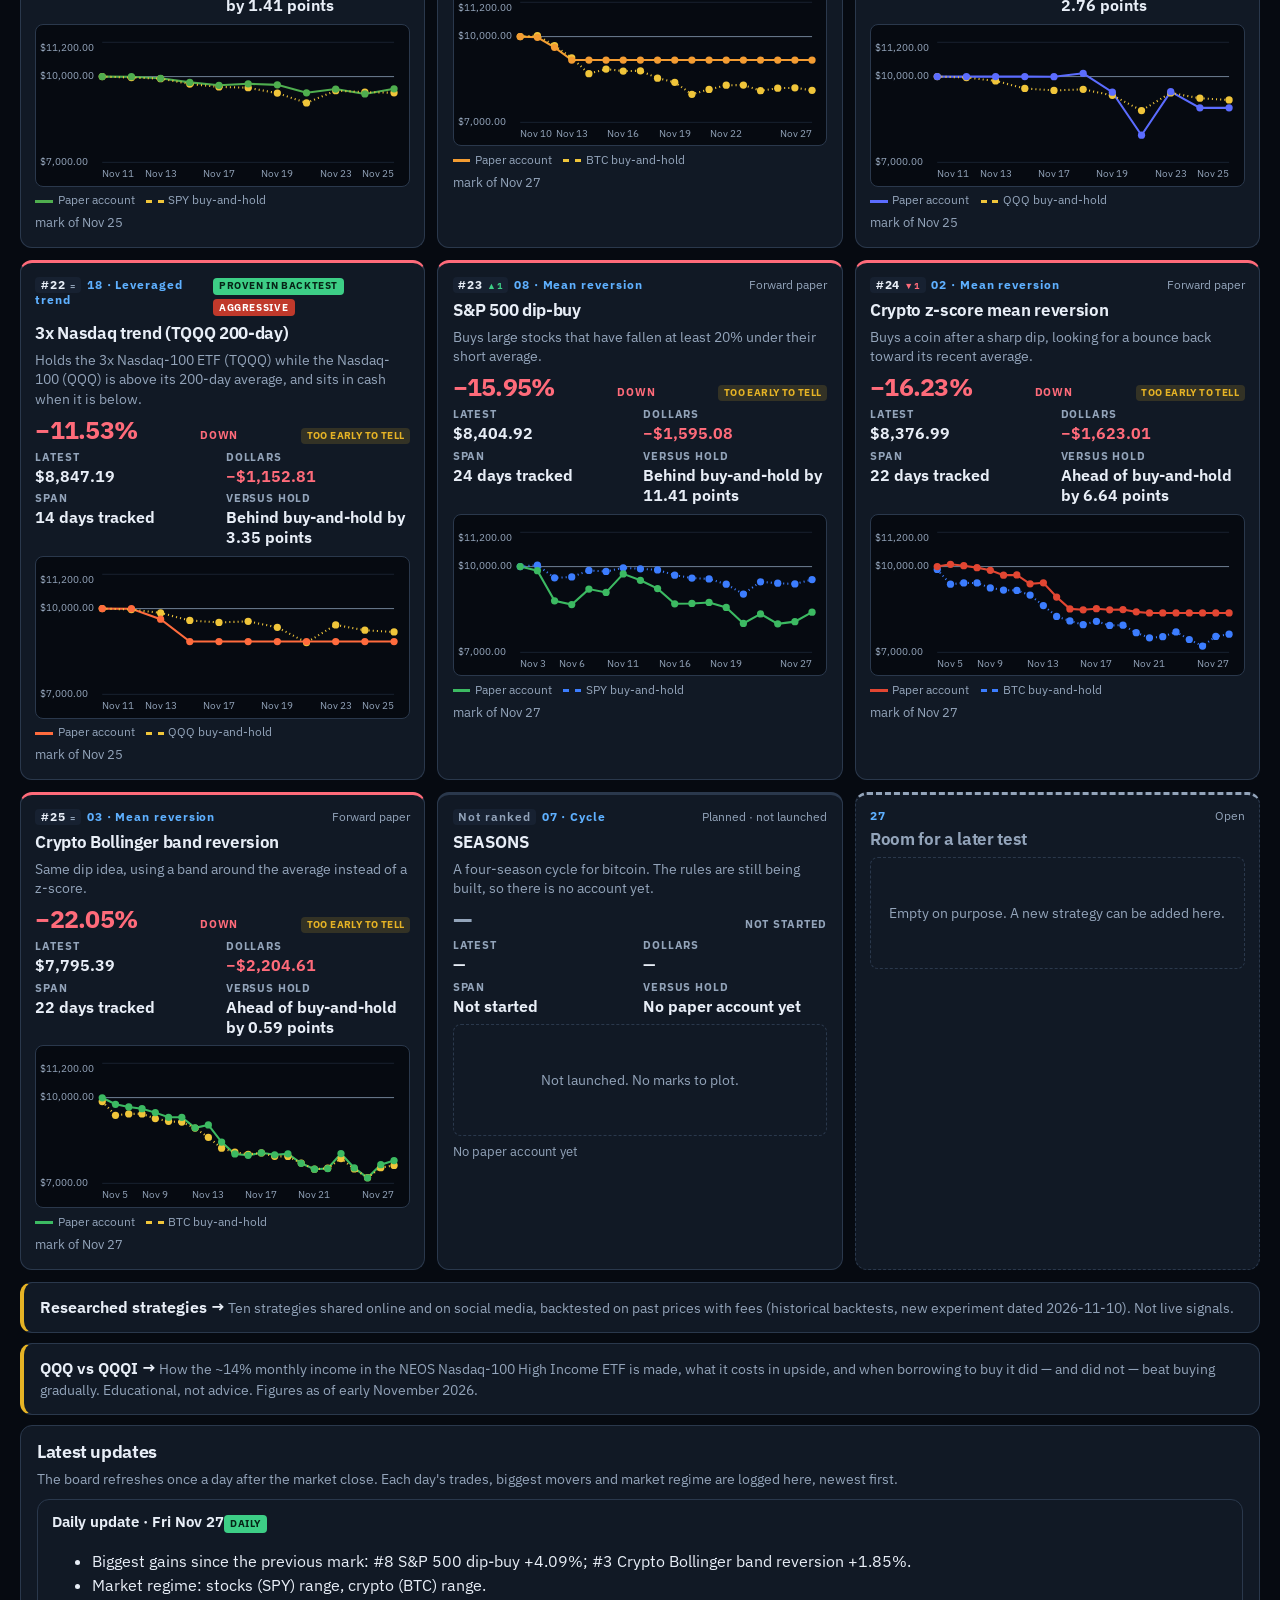
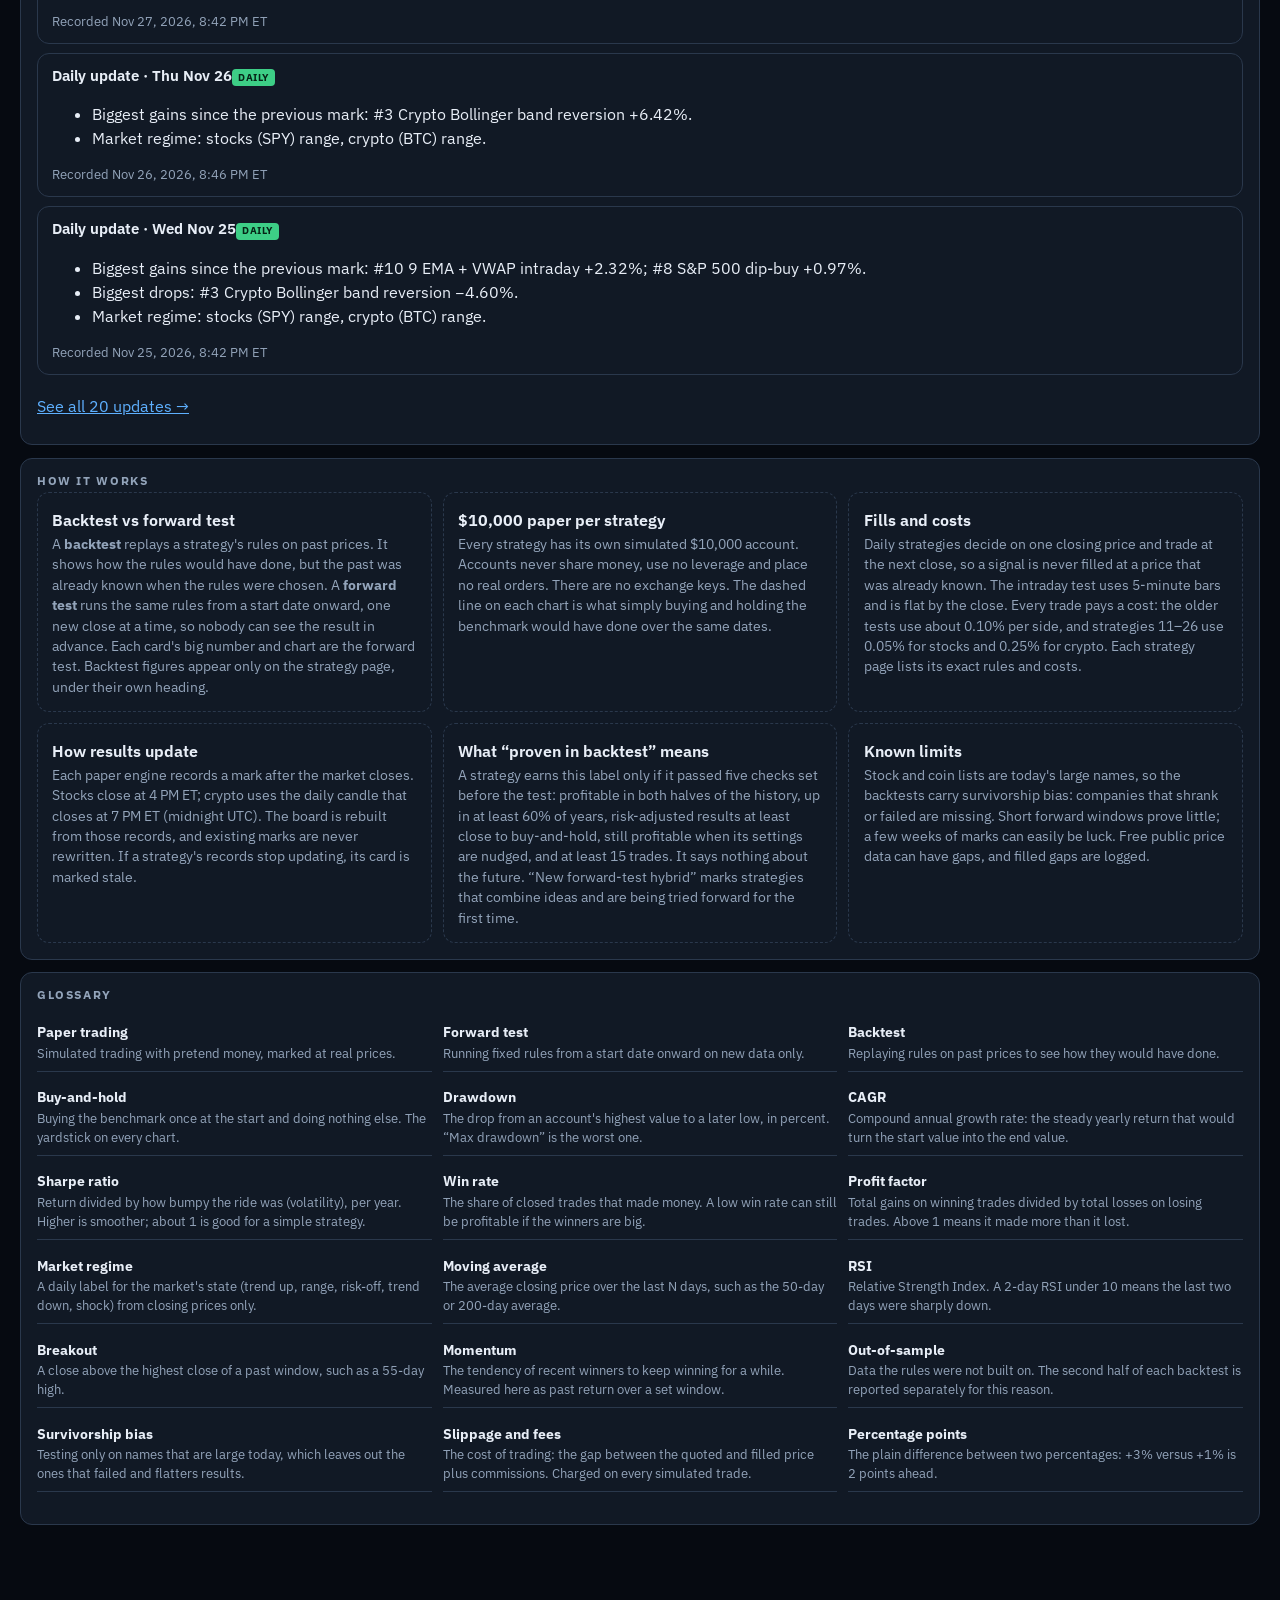
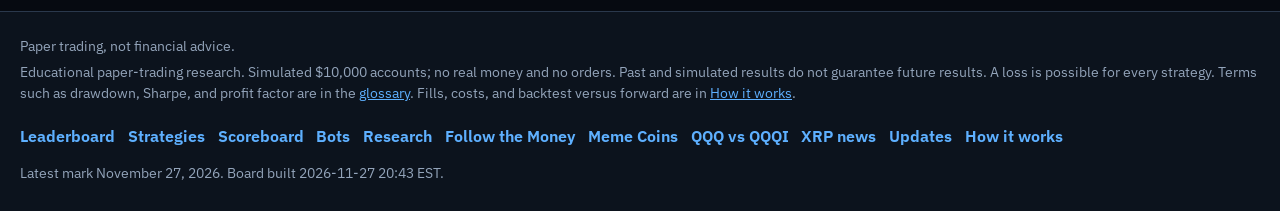
==== commit 415fea13: "Add Market Hub with daily close charts and watchlist Ship a home-page stock/crypto market hub backed" ====
--- a/index.html
+++ b/index.html
@@ -5,8 +5,8 @@
   <script>(function(){try{var t=localStorage.getItem("sift.theme");if(t==="light"||t==="dark")document.documentElement.setAttribute("data-theme",t);}catch(e){}})();</script>
   <meta name="viewport" content="width=device-width, initial-scale=1">
   <meta http-equiv="Cache-Control" content="no-store">
-  <title>SIFT</title>
-  <meta name="description" content="Your everyday resource for backtested, forward-tested trading strategies: what's working, what isn't, and why. Paper results from real closing prices, not financial advice.">
+  <title>SIFT | Stock &amp; Crypto Market Hub</title>
+  <meta name="description" content="Explore stock and crypto closing prices, build a watchlist, and follow SIFT’s paper-trading research.">
   <meta name="theme-color" content="#0a1018">
   <meta name="application-name" content="SIFT">
   <meta name="apple-mobile-web-app-title" content="SIFT">
@@ -20,7 +20,7 @@
   <meta property="og:type" content="website">
   <meta property="og:site_name" content="SIFT">
   <meta property="og:title" content="SIFT">
-  <meta property="og:description" content="Your everyday resource for backtested, forward-tested trading strategies: what's working, what isn't, and why. Paper results from real closing prices, not financial advice.">
+  <meta property="og:description" content="Explore stock and crypto closing prices, build a watchlist, and follow SIFT’s paper-trading research.">
   <meta property="og:image" content="https://butlerwake-alt.github.io/sift/og-image.png">
   <meta property="og:image:width" content="1200">
   <meta property="og:image:height" content="630">
@@ -28,25 +28,20 @@
   <meta property="og:url" content="https://butlerwake-alt.github.io/sift/">
   <meta name="twitter:card" content="summary_large_image">
   <meta name="twitter:title" content="SIFT">
-  <meta name="twitter:description" content="Your everyday resource for backtested, forward-tested trading strategies: what's working, what isn't, and why. Paper results from real closing prices, not financial advice.">
+  <meta name="twitter:description" content="Explore stock and crypto closing prices, build a watchlist, and follow SIFT’s paper-trading research.">
   <meta name="twitter:image" content="https://butlerwake-alt.github.io/sift/og-image.png">
   <link rel="stylesheet" href="styles.css?v=202611280230">
+  <link rel="stylesheet" href="markets.css?v=1">
 </head>
 <body id="top">
   <a class="skip-link" href="#main">Skip to content</a>
   <div class="top-stack">
-    <div id="crypto-ticker" class="crypto-ticker" role="region" aria-label="Live crypto prices">
-      <p class="ticker-fallback">Loading coin prices…</p>
-    </div>
-    <div class="rates-slot" id="rates" role="note">
-      <span class="slot-kicker">Rates</span>
-      <p>Fed funds, 2-year, 5-year, 10-year, and the yield curve. <b>Coming soon.</b> No yields are shown until a source is connected.</p>
-    </div>
     <header class="mast">
       <nav class="site-nav" aria-label="Primary">
         <div class="nav-bar">
           <a class="nav-brand" href="index.html" aria-current="page"><img src="favicon.svg" width="28" height="28" alt=""><span>SIFT</span></a>
           <div class="nav-panel" id="site-menu">
+            <a href="#markets">Markets</a>
             <a href="#leaderboard">Leaderboard</a>
             <a href="#board">Strategies</a>
           <a href="scoreboard.html">Scoreboard</a>
@@ -66,19 +61,70 @@
     </header>
   </div>
   <main id="main" class="wrap">
+    <section class="market-hub" id="markets" aria-labelledby="markets-title">
+      <div class="market-heading">
+        <div>
+          <h1 id="markets-title">Stock &amp; crypto markets</h1>
+          <p>Daily closing prices in USD</p>
+        </div>
+        <a class="btn-cta btn-cta-ghost" href="#leaderboard">Paper strategy results ↓</a>
+      </div>
+      <div class="market-grid" id="market-dashboard" hidden>
+        <section class="market-panel market-chart-panel" aria-labelledby="market-symbol">
+          <div class="market-chart-header">
+            <div>
+              <h2 id="market-symbol"></h2>
+              <p id="market-price"></p>
+            </div>
+            <button type="button" id="market-save"></button>
+          </div>
+          <div class="market-controls" id="market-ranges" role="group" aria-label="Chart range">
+            <button type="button" data-range="7" aria-pressed="false">7D</button>
+            <button type="button" data-range="30" aria-pressed="true">30D</button>
+            <button type="button" data-range="90" aria-pressed="false">90D</button>
+          </div>
+          <p class="market-range-summary" id="market-range-summary"></p>
+          <canvas id="market-chart" role="img" aria-label="Closing price chart" aria-describedby="market-range-summary"></canvas>
+          <p id="market-source"></p>
+          <p class="market-note" id="market-note" role="status"></p>
+        </section>
+        <section class="market-panel market-list-panel" aria-labelledby="market-list-title">
+          <h2 id="market-list-title">Market watch</h2>
+          <div class="market-controls" id="market-filters" role="group" aria-label="Filter assets">
+            <button type="button" data-filter="all" aria-pressed="true">All</button>
+            <button type="button" data-filter="stocks" aria-pressed="false">Stocks &amp; ETFs</button>
+            <button type="button" data-filter="crypto" aria-pressed="false">Crypto</button>
+            <button type="button" data-filter="saved" aria-pressed="false">Watchlist</button>
+          </div>
+          <label for="market-search">Find a symbol or name</label>
+          <input id="market-search" type="search" placeholder="Search covered assets">
+          <div class="market-list-head" aria-hidden="true"><span>Asset</span><span>Close</span><span>Change</span></div>
+          <ul id="market-list" aria-label="Market prices"></ul>
+          <p id="market-empty" role="status" hidden></p>
+        </section>
+      </div>
+      <p id="market-load" role="status">Loading market prices…</p>
+      <noscript>Enable JavaScript to explore closing prices and charts.</noscript>
+      <nav class="market-links" aria-label="Market research">
+        <a href="research.html"><strong>Strategy research</strong><span>Rules, evidence and historical tests</span></a>
+        <a href="follow_money.html"><strong>Follow the Money</strong><span>Stock disclosures and crypto treasuries</span></a>
+        <a href="bots.html"><strong>Crypto paper bots</strong><span>Signals and simulated results</span></a>
+        <a href="scoreboard.html"><strong>Paper scoreboard</strong><span>Returns and risk across experiments</span></a>
+      </nav>
+    </section>
+
     <section class="hero hero-compact">
       <div class="hero-copy">
         <p class="updated-stamp" id="updated-stamp"><b id="stamp-when">Last updated: Nov 27, 2026, 8:42 PM ET</b><span class="stamp-next">Next update: daily after the market close (about 8:30 PM ET)</span><a href="updates.html">All updates →</a></p>
         <p class="eyebrow" id="hero-kicker">Daily check-in · November 11, 2026</p>
         <div class="brand-lockup">
           <img class="brand-mark" src="brand-mark.svg" width="48" height="48" alt="">
-          <h1>SIFT</h1>
+          <h2>SIFT paper-trading desk</h2>
         </div>
         <p class="lede">Paper trading research: what's working, what isn't, and why.</p>
         <p class="hero-note">Simulated $10,000 accounts from real closing prices. Not financial advice.</p>
         <div class="hero-cta-row">
-          <a class="btn-cta" href="memescan.html">Meme Coins</a>
-          <a class="btn-cta btn-cta-ghost" href="#leaderboard">Top Strategies</a>
+          <a class="btn-cta" href="#leaderboard">Top strategies</a>
         </div>
       </div>
       <dl class="hero-facts" id="hero-facts"></dl>
@@ -323,9 +369,10 @@
   <a class="to-top" href="#top" aria-label="Back to top">↑</a>
   <script src="site-config.js?v=202611280230"></script>
   <script src="data.js?v=202611280100"></script>
-  <script src="app.js?v=202611280100"></script>
+  <script src="app.js?v=202611280231"></script>
   <script>renderBoard();</script>
   <script src="videos.js?v=202611280100"></script>
   <script src="site-chrome.js?v=202611280230"></script>
+  <script src="markets.js?v=1" defer></script>
 </body>
 </html>
--- a/markets.css
+++ b/markets.css
@@ -0,0 +1,60 @@
+.market-hub { margin: clamp(1.5rem, 4vw, 3rem) 0 2rem; }
+.market-heading, .market-chart-header {
+  display: flex;
+  align-items: flex-start;
+  justify-content: space-between;
+  gap: 1rem;
+}
+.market-heading { align-items: center; margin-bottom: 1.25rem; }
+.market-heading h1 { margin: 0; font-size: clamp(1.9rem, 5vw, 3.5rem); letter-spacing: -.045em; line-height: 1.05; }
+.market-hub p { margin: .35rem 0; color: var(--muted); }
+.market-grid { display: grid; grid-template-columns: minmax(0, 1.55fr) minmax(0, 1fr); gap: .9rem; }
+.market-panel { background: var(--panel); border: 1px solid var(--line); border-radius: var(--radius); padding: clamp(.85rem, 2.5vw, 1.5rem); min-width: 0; }
+.market-panel h2 { font-size: 1.25rem; margin: 0 0 .25rem; }
+#market-symbol { font-size: clamp(1.25rem, 3vw, 1.65rem); }
+#market-price { font: 600 clamp(1.35rem, 4vw, 2.35rem) var(--mono); color: var(--cream); }
+.market-controls { display: flex; flex-wrap: wrap; gap: .3rem; margin: .75rem 0; }
+.market-panel button, .market-panel input { font: inherit; color: var(--cream); border: 1px solid var(--line); background: var(--panel-2); border-radius: 6px; }
+.market-panel button { padding: .38rem .62rem; min-height: 38px; cursor: pointer; }
+#market-save { flex-shrink: 0; }
+.market-panel button[aria-pressed="true"] { border-color: var(--teal); color: var(--teal); background: var(--glow); }
+.market-panel label, .market-list-head, #market-source, .market-range-summary, .market-note { font-size: .85rem; color: var(--muted); }
+.market-panel input { display: block; width: 100%; padding: .5rem .65rem; margin: .25rem 0 .6rem; }
+.market-hub :focus-visible { outline: 2px solid var(--teal); outline-offset: 2px; }
+#market-chart { display: block; width: 100%; height: clamp(190px, 30vw, 275px); margin: .4rem 0; }
+#market-source a { color: var(--teal); }
+#market-list { list-style: none; margin: 0; padding: 2px 3px; max-height: 19rem; overflow-y: auto; }
+.market-list-head, #market-list button { display: grid; grid-template-columns: minmax(0, 1fr) 6.6rem 4.2rem; gap: .35rem; align-items: center; text-align: right; }
+.market-list-head { padding: 0 .65rem .3rem; }
+.market-list-head > :first-child, .market-asset { text-align: left; }
+#market-list button { width: 100%; border-color: transparent; background: transparent; padding: .4rem .5rem; }
+#market-list button:hover, #market-list button[aria-current="true"] { background: var(--panel-2); border-color: var(--line); }
+.market-asset small { display: block; color: var(--muted); font-size: .75rem; white-space: nowrap; overflow: hidden; text-overflow: ellipsis; }
+.market-number { font: .8rem var(--mono); }
+.market-up { color: var(--green); }
+.market-down { color: var(--red); }
+.market-links { display: grid; grid-template-columns: repeat(4, minmax(0, 1fr)); gap: .75rem; margin-top: .9rem; }
+.market-links a { padding: .75rem .9rem; border-radius: var(--radius); border: 1px solid var(--line); background: var(--bg-elev); text-decoration: none; }
+.market-links a:hover { border-color: var(--teal); }
+.market-links span { display: block; margin-top: .25rem; color: var(--muted); font-size: .85rem; }
+@media (max-width: 820px) {
+  .market-grid { grid-template-columns: minmax(0, 1fr); }
+  .market-links { grid-template-columns: repeat(2, minmax(0, 1fr)); }
+}
+@media (max-width: 520px) {
+  .market-heading { display: block; }
+  .market-heading a { margin-top: .65rem; }
+  .market-list-head, #market-list button { grid-template-columns: minmax(0, 1fr) 5.5rem 3.6rem; }
+}
+.market-quote small {
+  display: block;
+  color: var(--muted);
+  font: .7rem var(--sans);
+  white-space: nowrap;
+}
+
+.brand-lockup h2 {
+  margin: 0;
+  font-size: clamp(1.35rem, 3vw, 2rem);
+  line-height: 1.12;
+}
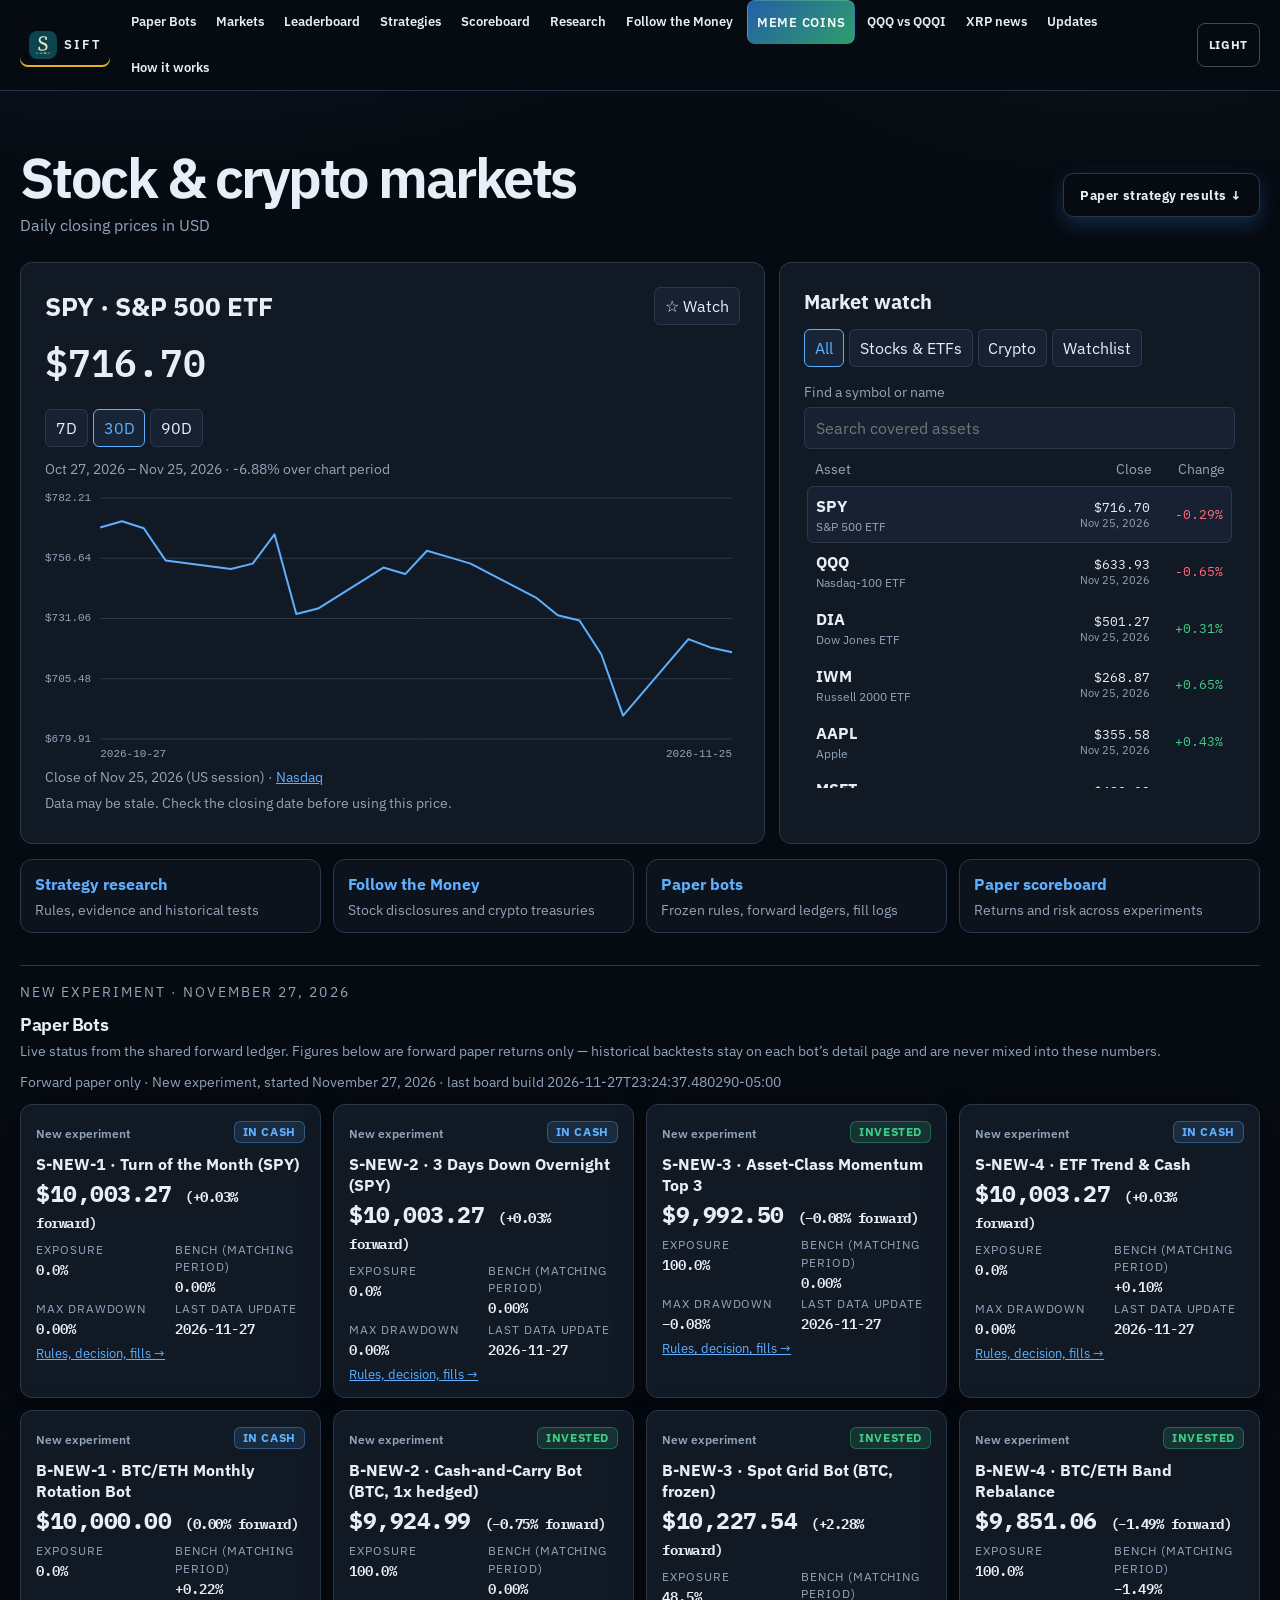
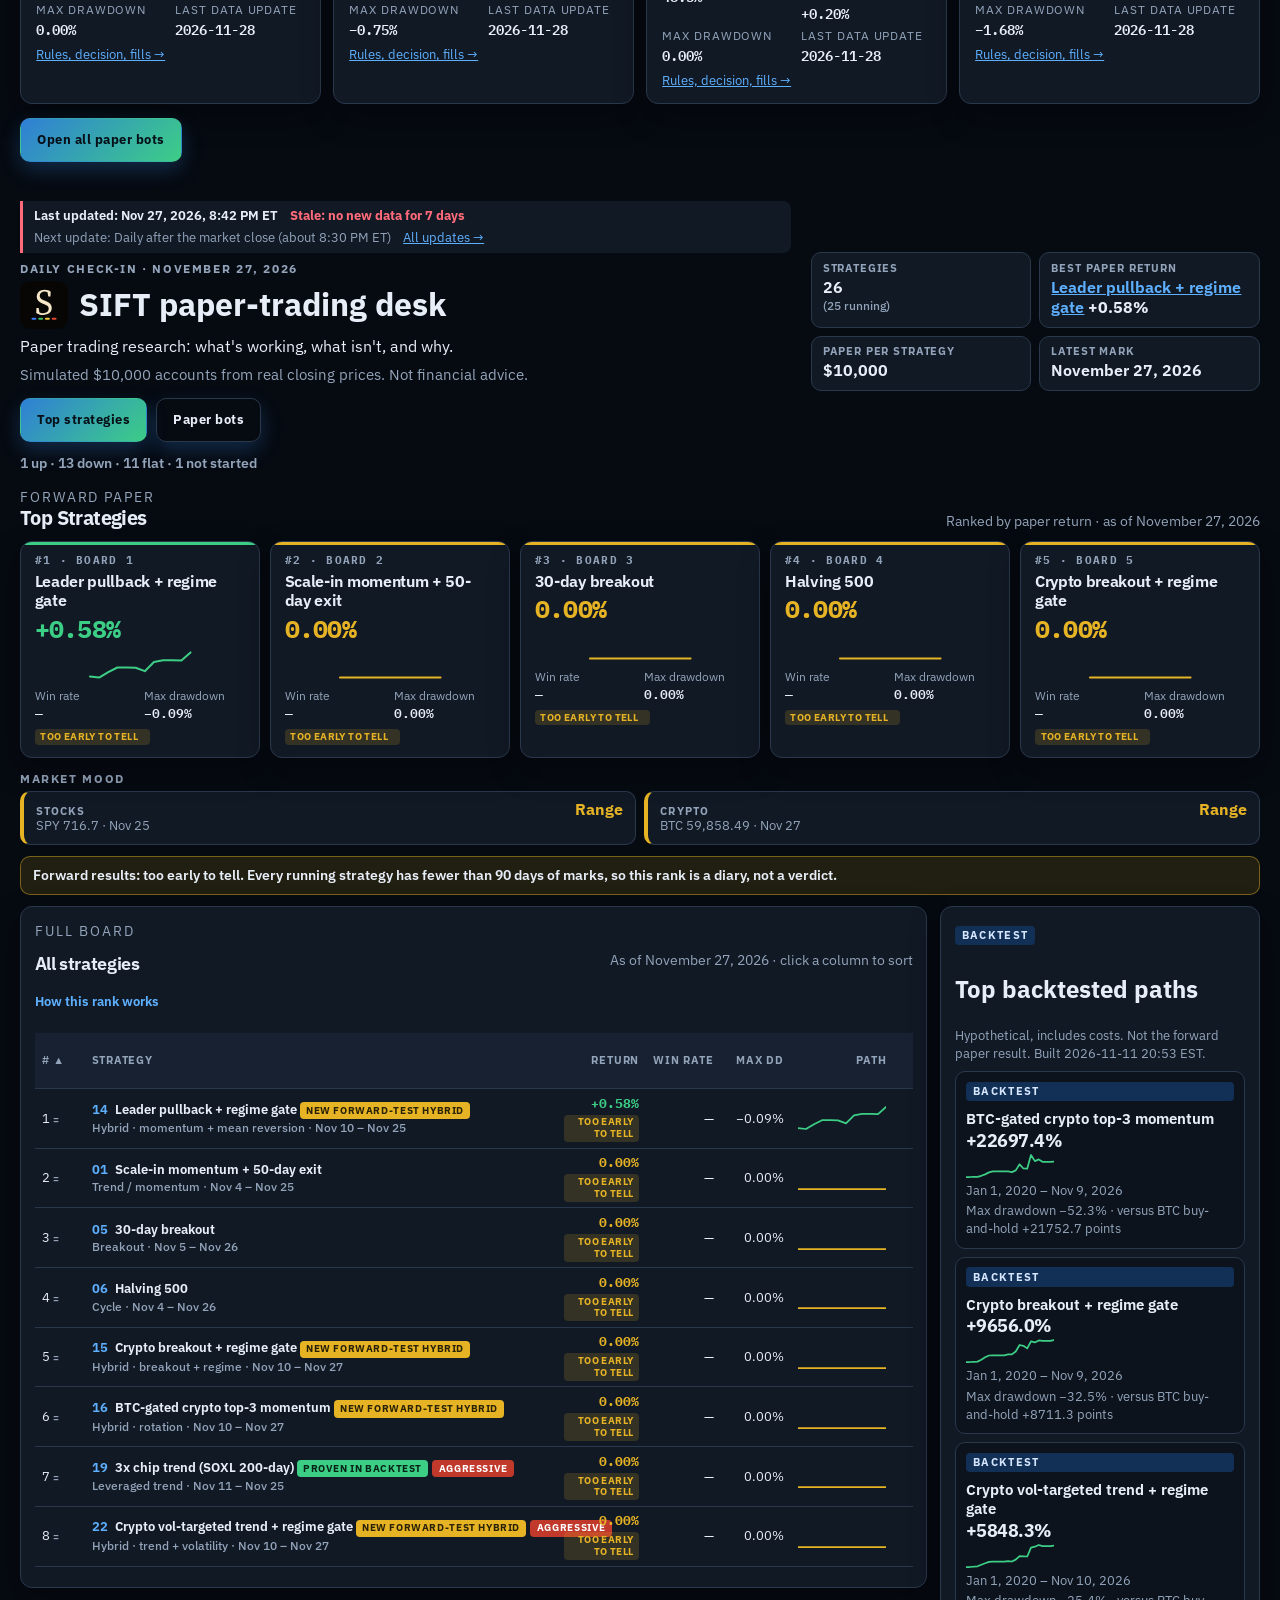
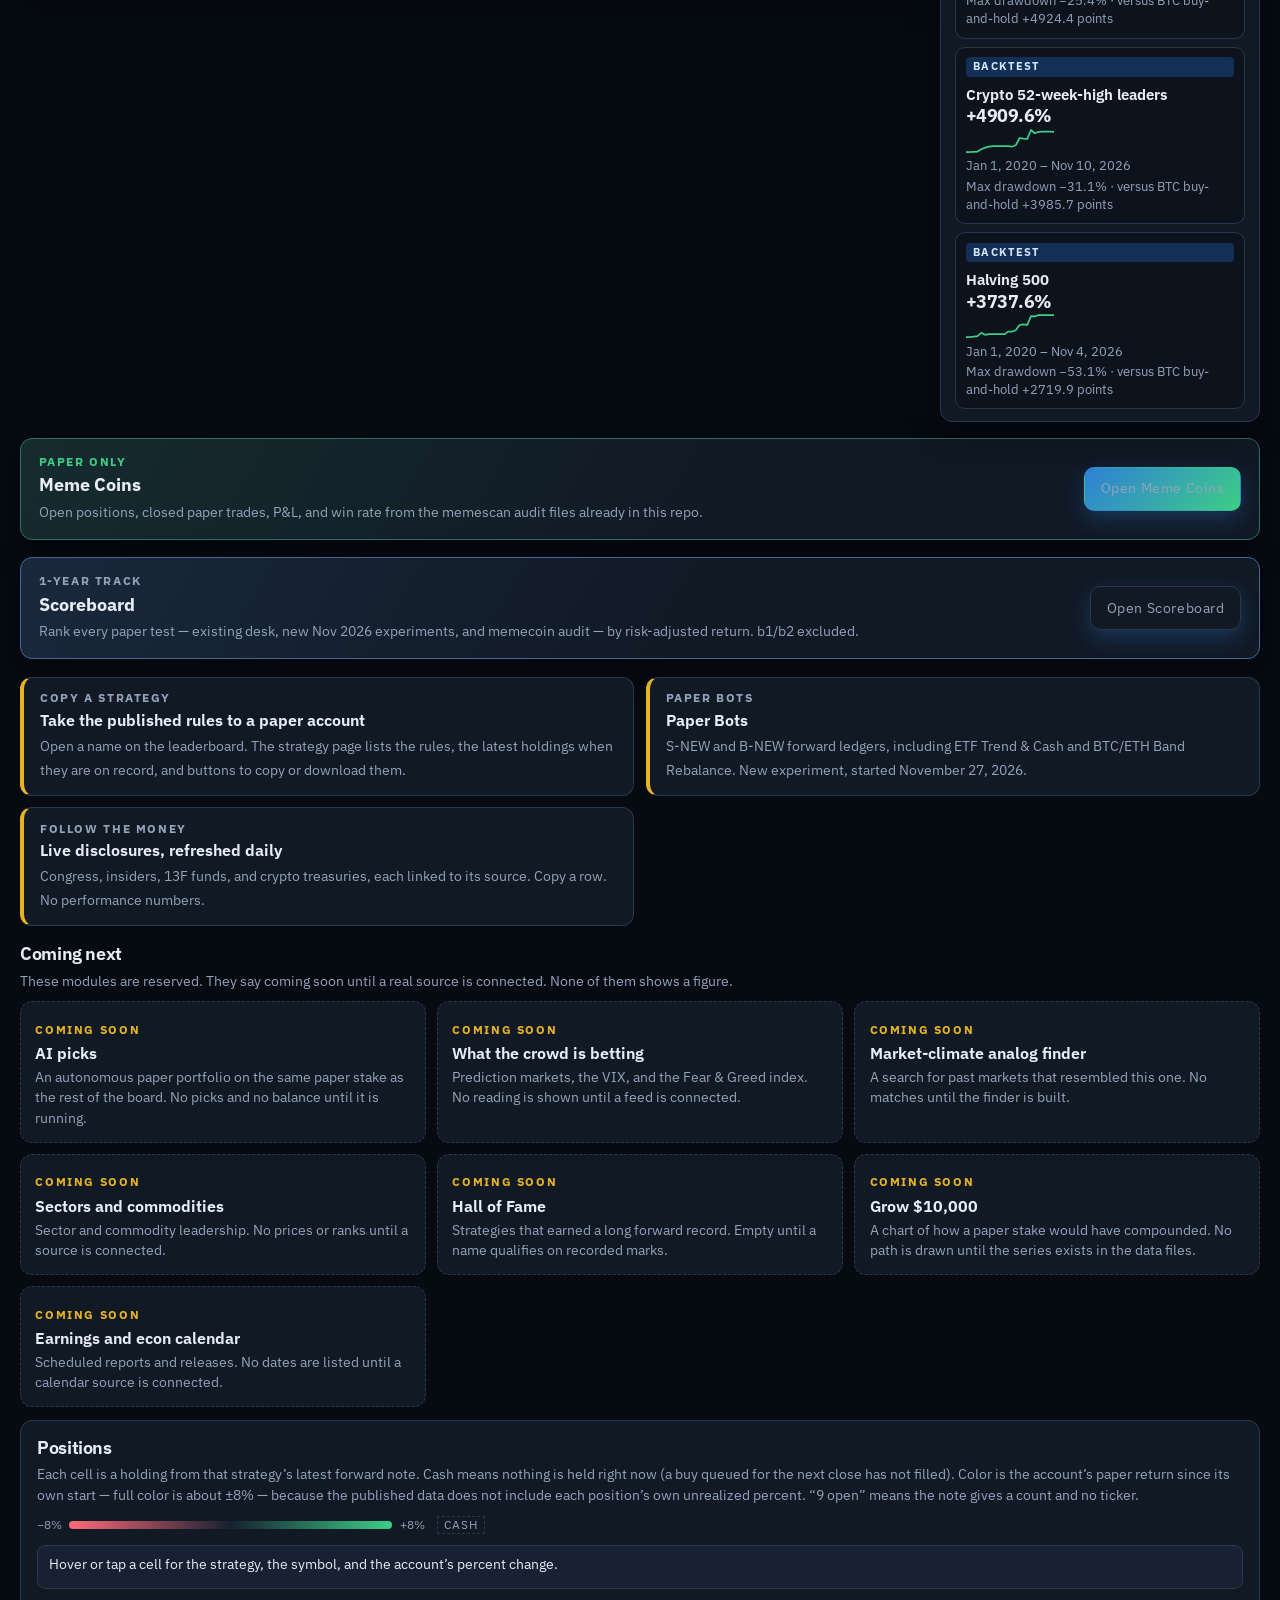
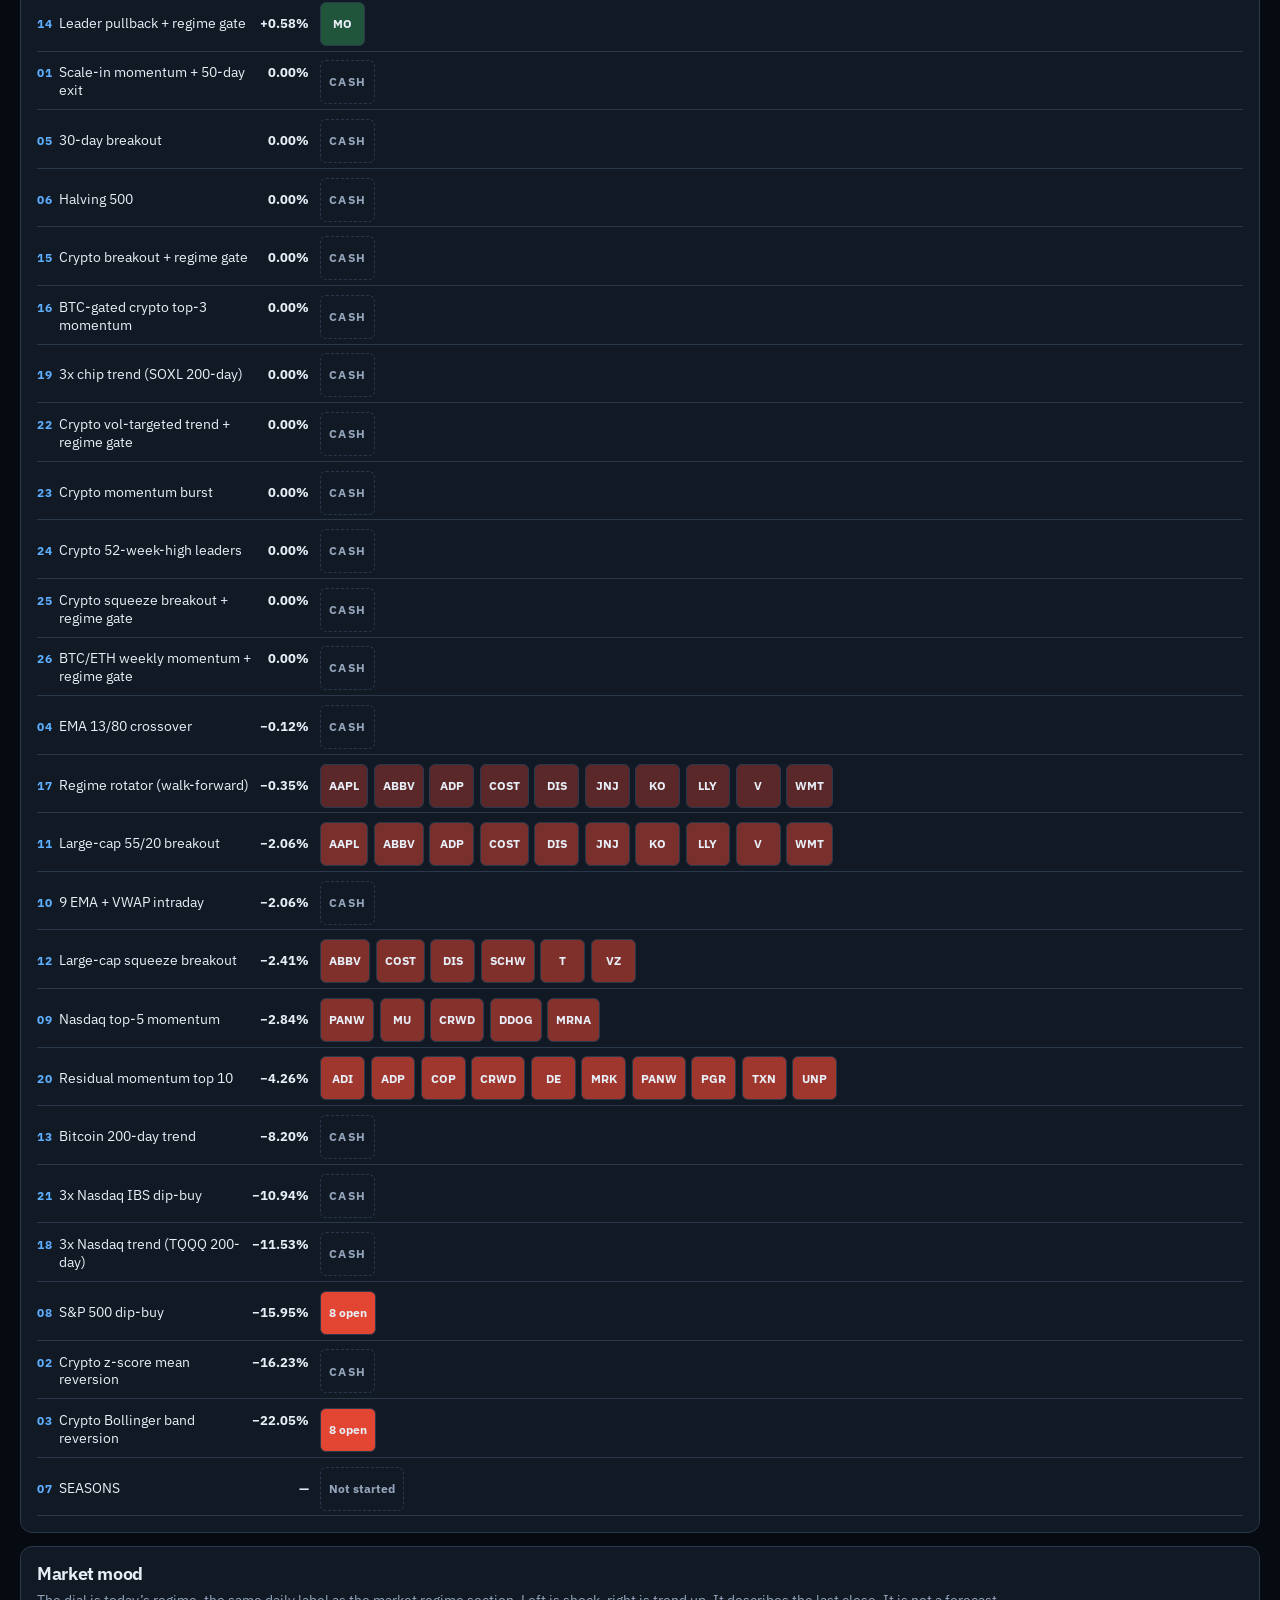
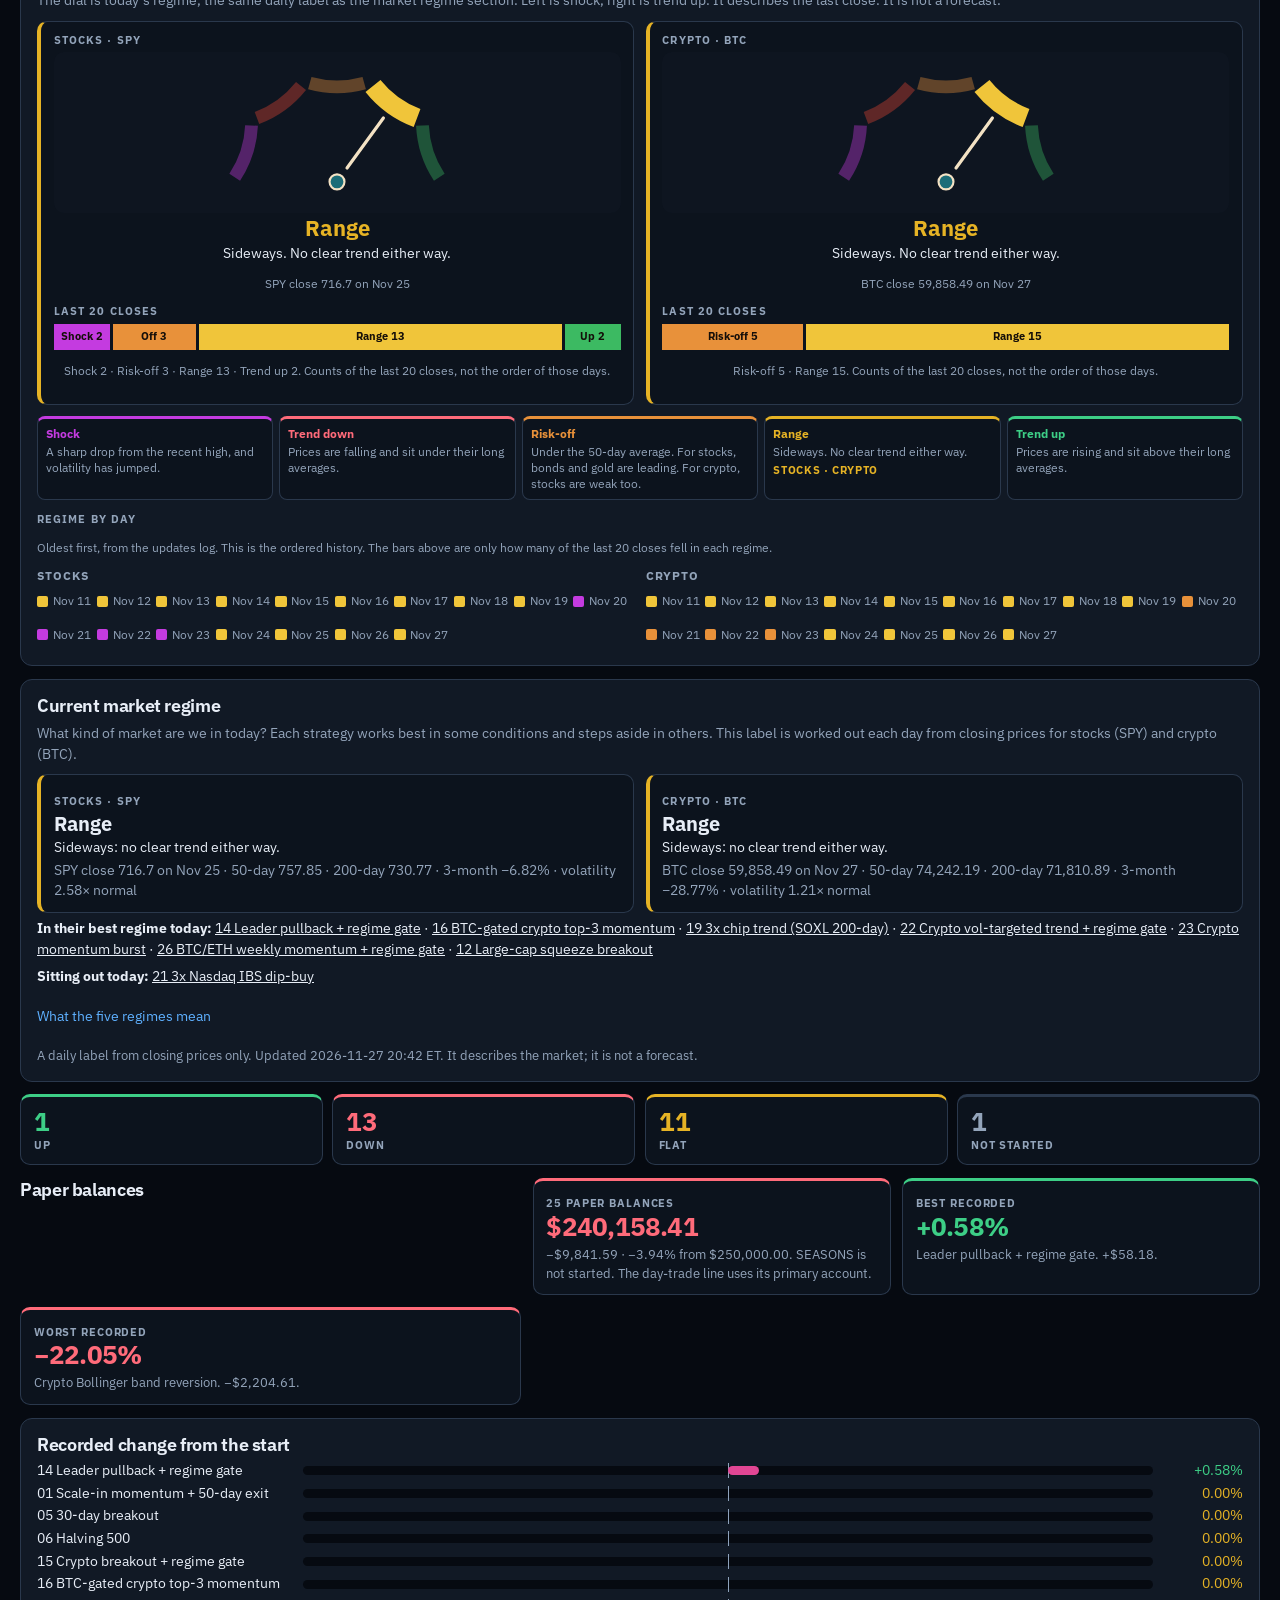
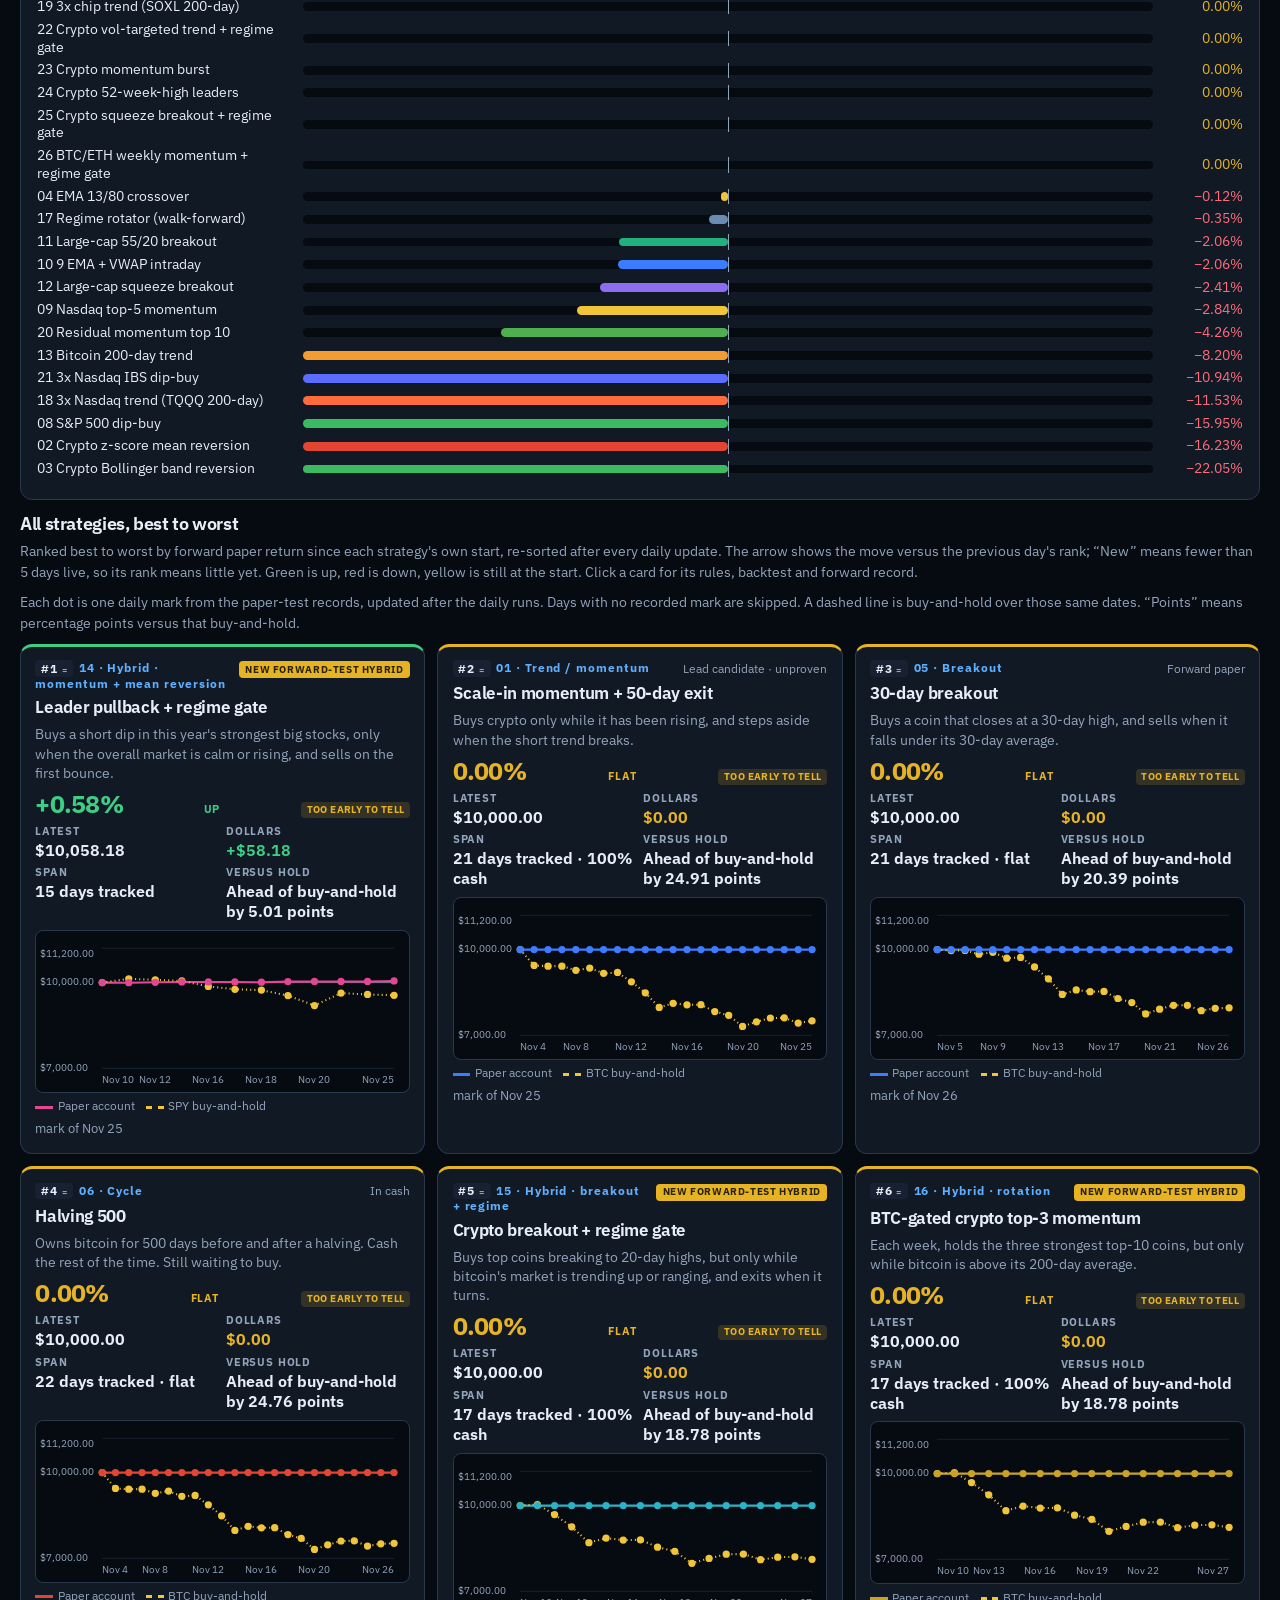
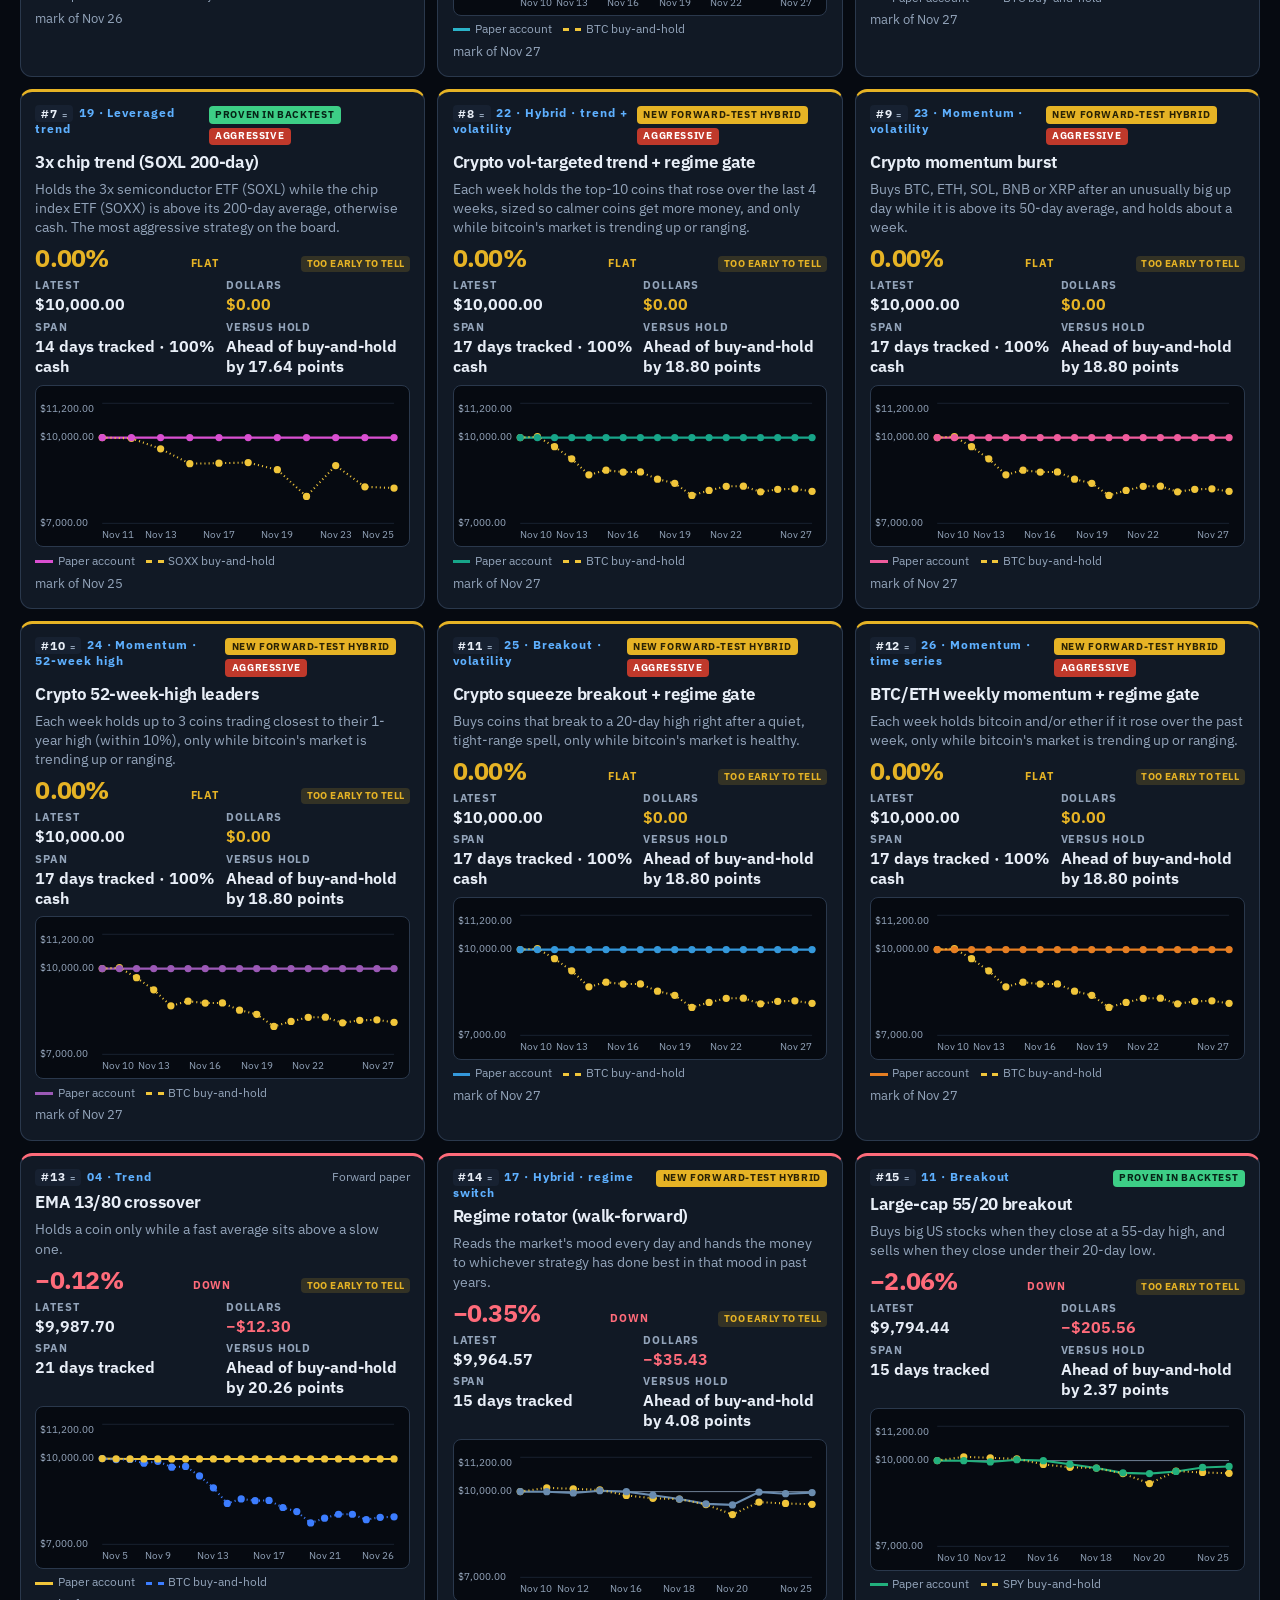
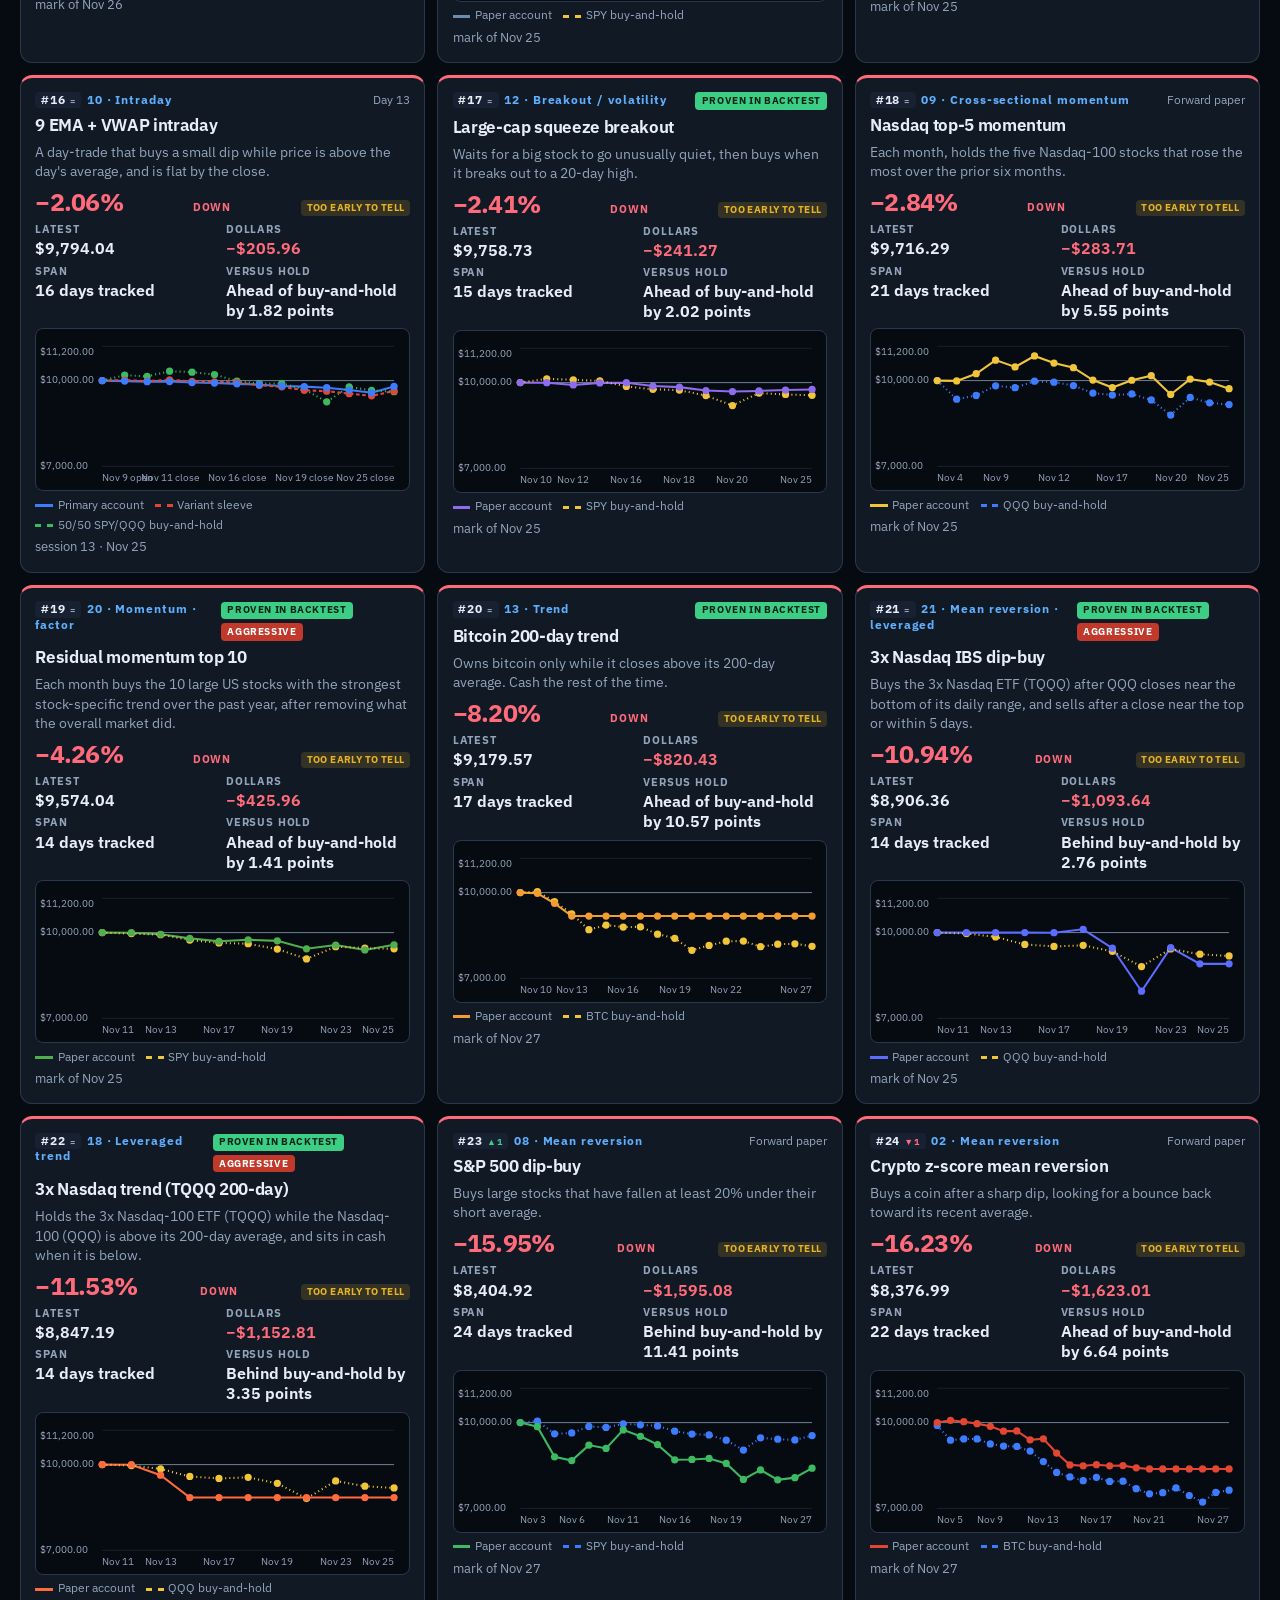
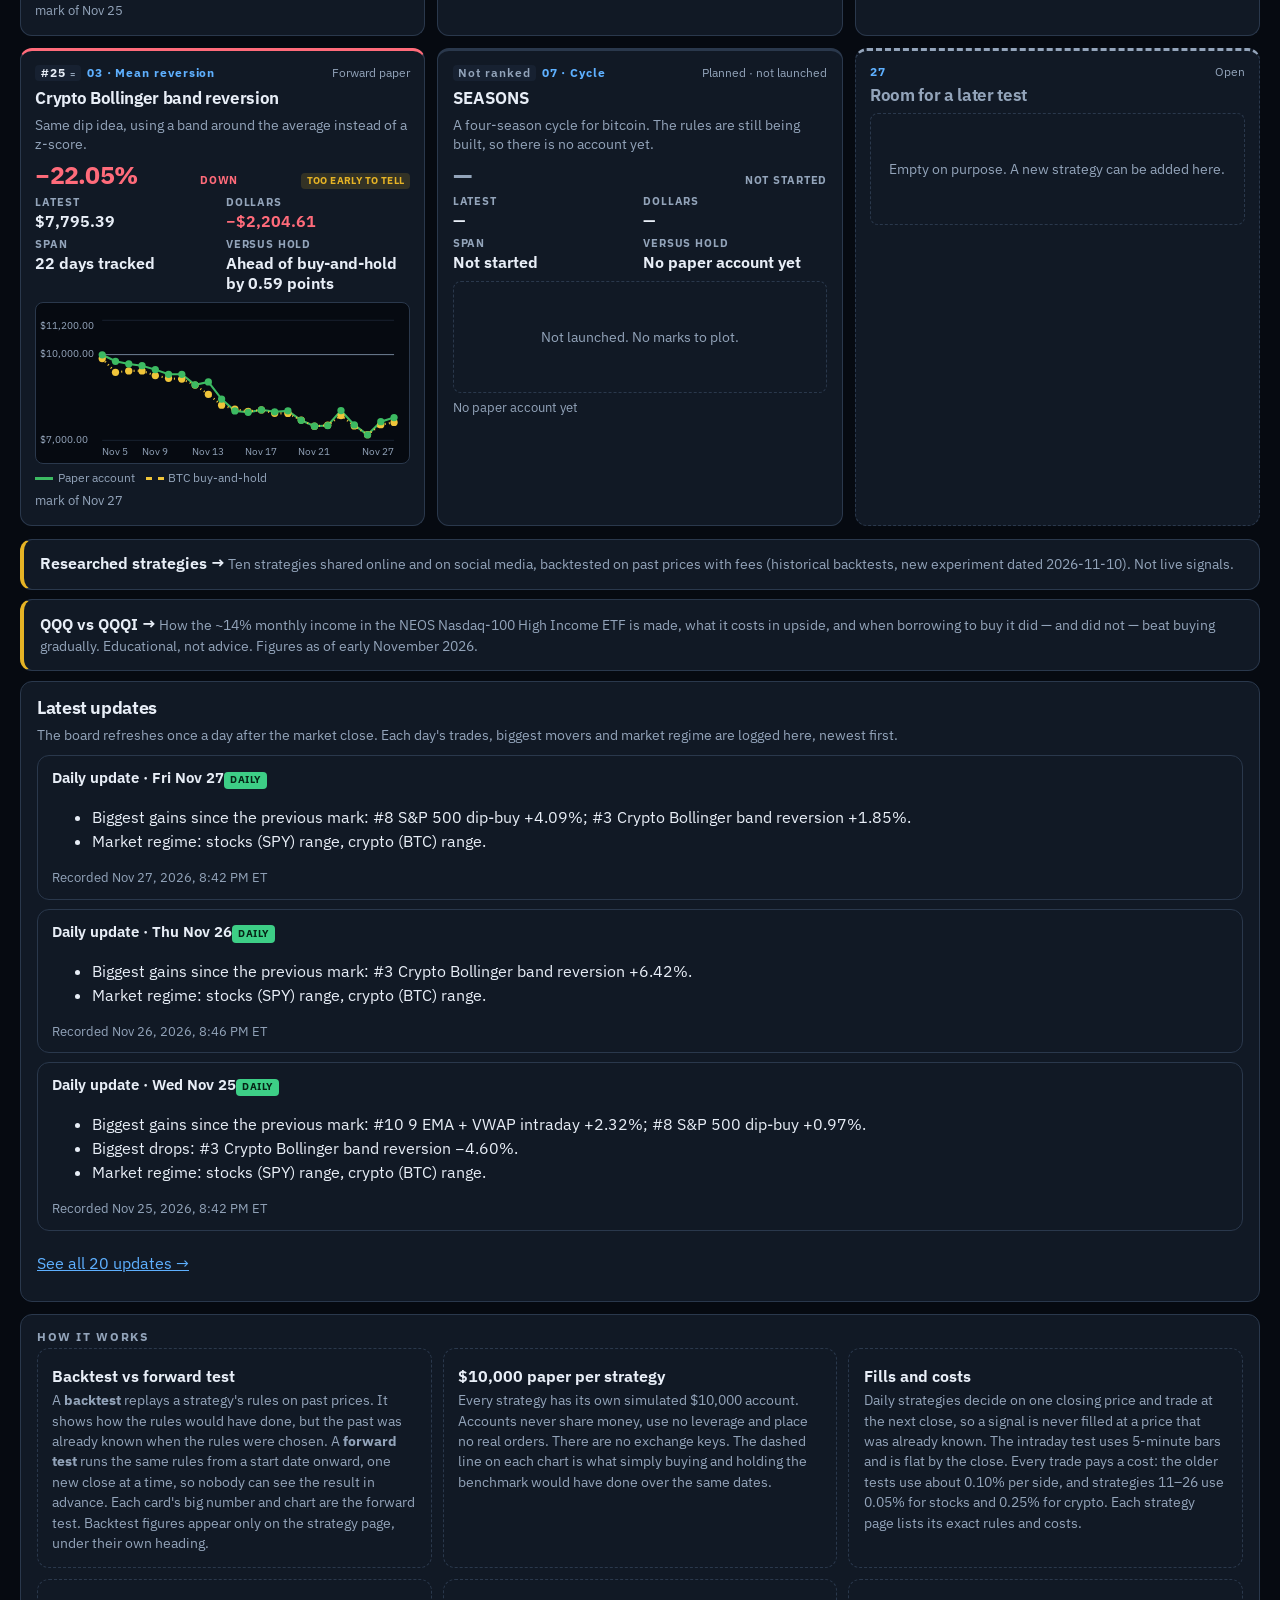
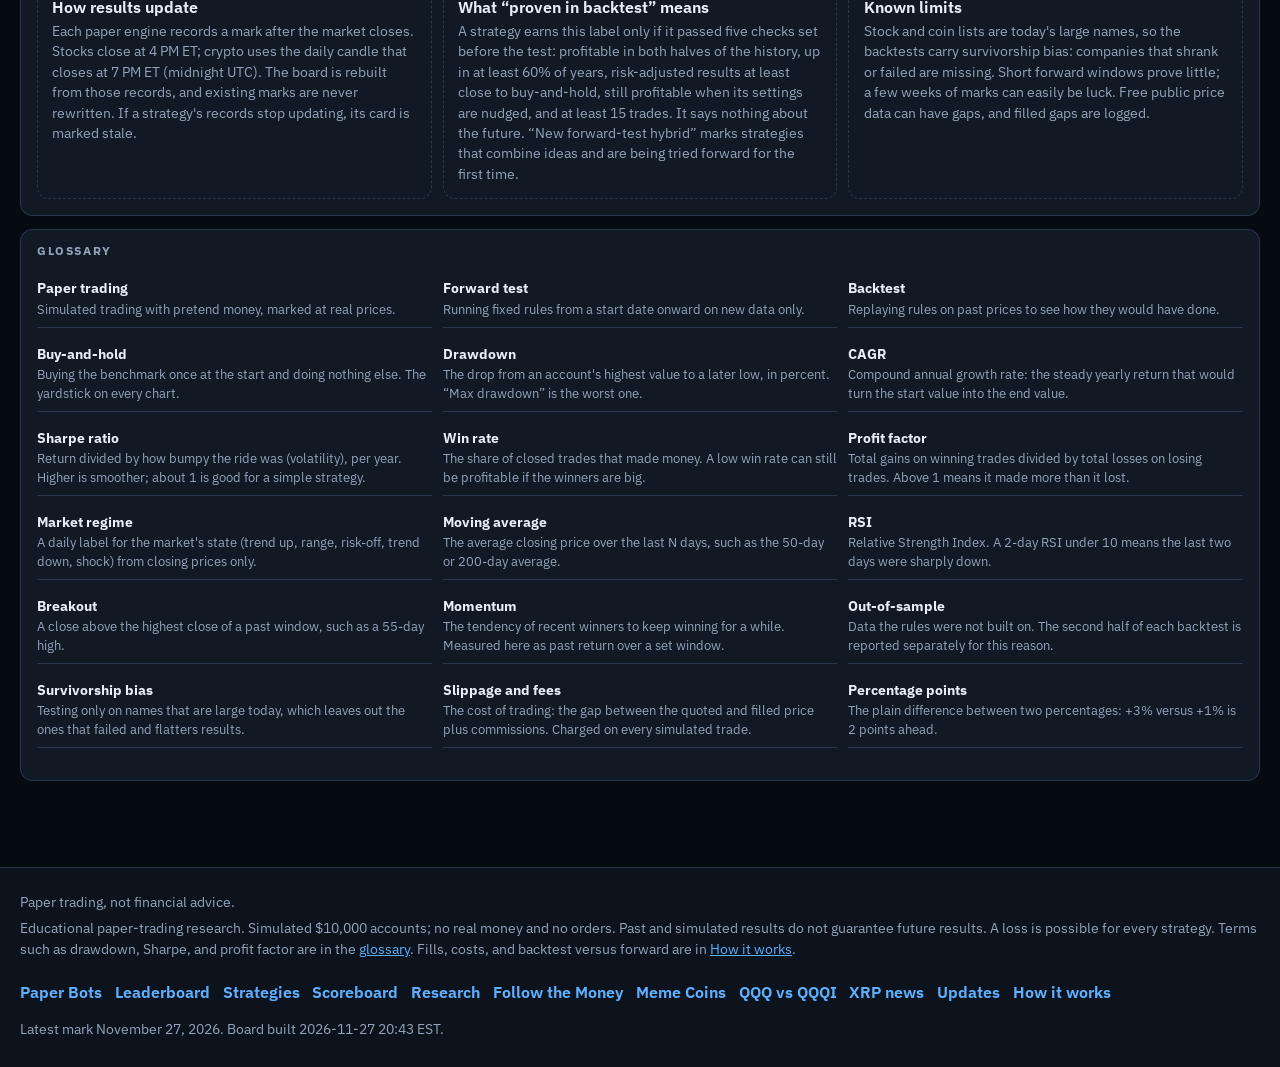
==== commit d15c5070: "Feature Paper Bots on the homepage and add two auditable experiments Promote Paper Bots in nav and a" ====
--- a/index.html
+++ b/index.html
@@ -41,11 +41,11 @@
         <div class="nav-bar">
           <a class="nav-brand" href="index.html" aria-current="page"><img src="favicon.svg" width="28" height="28" alt=""><span>SIFT</span></a>
           <div class="nav-panel" id="site-menu">
-            <a href="#markets">Markets</a>
+            <a href="bots.html">Paper Bots</a>
+          <a href="#markets">Markets</a>
             <a href="#leaderboard">Leaderboard</a>
             <a href="#board">Strategies</a>
           <a href="scoreboard.html">Scoreboard</a>
-          <a href="bots.html">Bots</a>
             <a href="research.html">Research</a>
             <a href="follow_money.html">Follow the Money</a>
             <a class="nav-cta" href="memescan.html">Meme Coins</a>
@@ -108,9 +108,20 @@
       <nav class="market-links" aria-label="Market research">
         <a href="research.html"><strong>Strategy research</strong><span>Rules, evidence and historical tests</span></a>
         <a href="follow_money.html"><strong>Follow the Money</strong><span>Stock disclosures and crypto treasuries</span></a>
-        <a href="bots.html"><strong>Crypto paper bots</strong><span>Signals and simulated results</span></a>
+        <a href="bots.html"><strong>Paper bots</strong><span>Frozen rules, forward ledgers, fill logs</span></a>
         <a href="scoreboard.html"><strong>Paper scoreboard</strong><span>Returns and risk across experiments</span></a>
       </nav>
+    </section>
+
+    <section class="paper-bots-home" id="paper-bots" aria-labelledby="paper-bots-title">
+      <div class="section-head">
+        <p class="desk-label">New experiment · November 27, 2026</p>
+        <h2 id="paper-bots-title">Paper Bots</h2>
+        <p>Live status from the shared forward ledger. Figures below are forward paper returns only — historical backtests stay on each bot’s detail page and are never mixed into these numbers.</p>
+        <p class="meta" id="paper-bots-stamp">Loading paper bots…</p>
+      </div>
+      <div class="paper-bots-grid" id="paper-bots-mount"><p class="meta">Loading…</p></div>
+      <p class="paper-bots-more"><a class="btn-cta" href="bots.html">Open all paper bots</a></p>
     </section>
 
     <section class="hero hero-compact">
@@ -125,6 +136,7 @@
         <p class="hero-note">Simulated $10,000 accounts from real closing prices. Not financial advice.</p>
         <div class="hero-cta-row">
           <a class="btn-cta" href="#leaderboard">Top strategies</a>
+          <a class="btn-cta btn-cta-ghost" href="#paper-bots">Paper bots</a>
         </div>
       </div>
       <dl class="hero-facts" id="hero-facts"></dl>
@@ -172,9 +184,9 @@
         <span>Open a name on the leaderboard. The strategy page lists the rules, the latest holdings when they are on record, and buttons to copy or download them.</span>
       </a>
       <a class="home-callout" href="bots.html">
-        <p class="kicker">Crypto bots</p>
-        <strong>Bot Paper Testing</strong>
-        <span>B-NEW-1..3 forward paper bots plus a read-only desk bot card. New experiment, started November 27, 2026.</span>
+        <p class="kicker">Paper bots</p>
+        <strong>Paper Bots</strong>
+        <span>S-NEW and B-NEW forward ledgers, including ETF Trend &amp; Cash and BTC/ETH Band Rebalance. New experiment, started November 27, 2026.</span>
       </a>
       <a class="home-callout" href="follow_money.html">
         <p class="kicker">Follow the Money</p>
@@ -343,10 +355,10 @@
       <p class="footer-kicker">Paper trading, not financial advice.</p>
       <p>Educational paper-trading research. Simulated $10,000 accounts; no real money and no orders. Past and simulated results do not guarantee future results. A loss is possible for every strategy. Terms such as drawdown, Sharpe, and profit factor are in the <a href="#glossary">glossary</a>. Fills, costs, and backtest versus forward are in <a href="#method">How it works</a>.</p>
       <nav class="footer-nav" aria-label="Footer">
+        <a href="bots.html">Paper Bots</a>
         <a href="#leaderboard">Leaderboard</a>
         <a href="#board">Strategies</a>
         <a href="scoreboard.html">Scoreboard</a>
-        <a href="bots.html">Bots</a>
         <a href="research.html">Research</a>
         <a href="follow_money.html">Follow the Money</a>
         <a href="memescan.html">Meme Coins</a>
@@ -361,18 +373,20 @@
   </footer>
   <nav class="tabbar" aria-label="Mobile">
     <a href="index.html" aria-current="page"><span>Home</span></a>
+    <a href="bots.html"><span>Paper Bots</span></a>
     <a href="scoreboard.html"><span>Score</span></a>
-    <a href="bots.html"><span>Bots</span></a>
     <a href="memescan.html"><span>Memes</span></a>
     <a href="index.html#board"><span>More</span></a>
   </nav>
   <a class="to-top" href="#top" aria-label="Back to top">↑</a>
-  <script src="site-config.js?v=202611280230"></script>
-  <script src="data.js?v=202611280100"></script>
-  <script src="app.js?v=202611280231"></script>
+  <script src="site-config.js?v=202611280400"></script>
+  <script src="data.js?v=202611280400"></script>
+  <script src="new_experiments_data.js?v=202611280400"></script>
+  <script src="app.js?v=202611280400"></script>
   <script>renderBoard();</script>
-  <script src="videos.js?v=202611280100"></script>
-  <script src="site-chrome.js?v=202611280230"></script>
-  <script src="markets.js?v=1" defer></script>
+  <script src="paper_bots_home.js?v=202611280400"></script>
+  <script src="videos.js?v=202611280400"></script>
+  <script src="site-chrome.js?v=202611280400"></script>
+  <script src="markets.js?v=202611280400" defer></script>
 </body>
 </html>
--- a/styles.css
+++ b/styles.css
@@ -1396,6 +1396,70 @@
   .top-card:hover { transform: none; }
 }
 
+/* Homepage Paper Bots feature */
+.paper-bots-home {
+  margin: 1.1rem 0 1.35rem;
+  padding: 1rem 0 0.25rem;
+  border-top: 1px solid var(--line);
+}
+.paper-bots-home .section-head { margin-bottom: 0.75rem; }
+.paper-bots-grid {
+  display: grid;
+  grid-template-columns: repeat(auto-fit, minmax(260px, 1fr));
+  gap: 0.75rem;
+}
+.paper-bot-home-card {
+  background: var(--panel);
+  border: 1px solid var(--line);
+  border-radius: var(--radius);
+  padding: 0.85rem 0.95rem;
+  box-shadow: var(--shadow);
+}
+.paper-bot-home-card h3 {
+  margin: 0.25rem 0 0.4rem;
+  font: 700 1rem/1.3 var(--sans);
+}
+.paper-bot-home-card h3 a { color: inherit; text-decoration: none; }
+.paper-bot-home-card h3 a:hover { color: var(--teal); }
+.paper-bots-more { margin: 0.85rem 0 0; }
+
+.bot-status {
+  display: inline-block;
+  margin: 0.15rem 0 0.35rem;
+  padding: 0.18rem 0.5rem;
+  border-radius: 6px;
+  font: 700 0.72rem/1.2 var(--sans);
+  letter-spacing: 0.05em;
+  text-transform: uppercase;
+}
+.status-live { background: rgba(61, 206, 134, 0.14); color: var(--green); border: 1px solid rgba(61, 206, 134, 0.35); }
+.status-cash { background: rgba(94, 176, 255, 0.12); color: var(--teal); border: 1px solid rgba(94, 176, 255, 0.35); }
+.status-nosignal { background: rgba(230, 179, 37, 0.12); color: var(--yellow); border: 1px solid rgba(230, 179, 37, 0.4); }
+.status-await { background: var(--panel-2); color: var(--muted); border: 1px solid var(--line); }
+.status-stale { background: rgba(255, 107, 122, 0.14); color: var(--red); border: 1px solid rgba(255, 107, 122, 0.4); }
+.data-fail, .await-hist {
+  margin: 0.6rem 0;
+  padding: 0.65rem 0.8rem;
+  border-radius: var(--radius);
+  border: 1px solid rgba(255, 107, 122, 0.4);
+  background: rgba(255, 107, 122, 0.08);
+  font: 600 0.9rem/1.45 var(--sans);
+}
+.await-hist { border-color: rgba(230, 179, 37, 0.45); background: rgba(230, 179, 37, 0.1); }
+.decision-json {
+  margin: 0.4rem 0 0.8rem;
+  padding: 0.7rem 0.8rem;
+  overflow: auto;
+  max-height: 220px;
+  border-radius: 8px;
+  border: 1px solid var(--line);
+  background: var(--panel-2);
+  font: 0.78rem/1.4 var(--mono);
+  color: var(--cream);
+}
+.bot-detail h1 { margin: 0.35rem 0 0.4rem; font: 750 1.55rem/1.2 var(--sans); }
+.bot-detail h2 { margin: 1.1rem 0 0.4rem; font: 700 1.05rem/1.3 var(--sans); }
+
 /* New experiments: bots + scoreboard */
 .bot-grid {
   display: grid;
